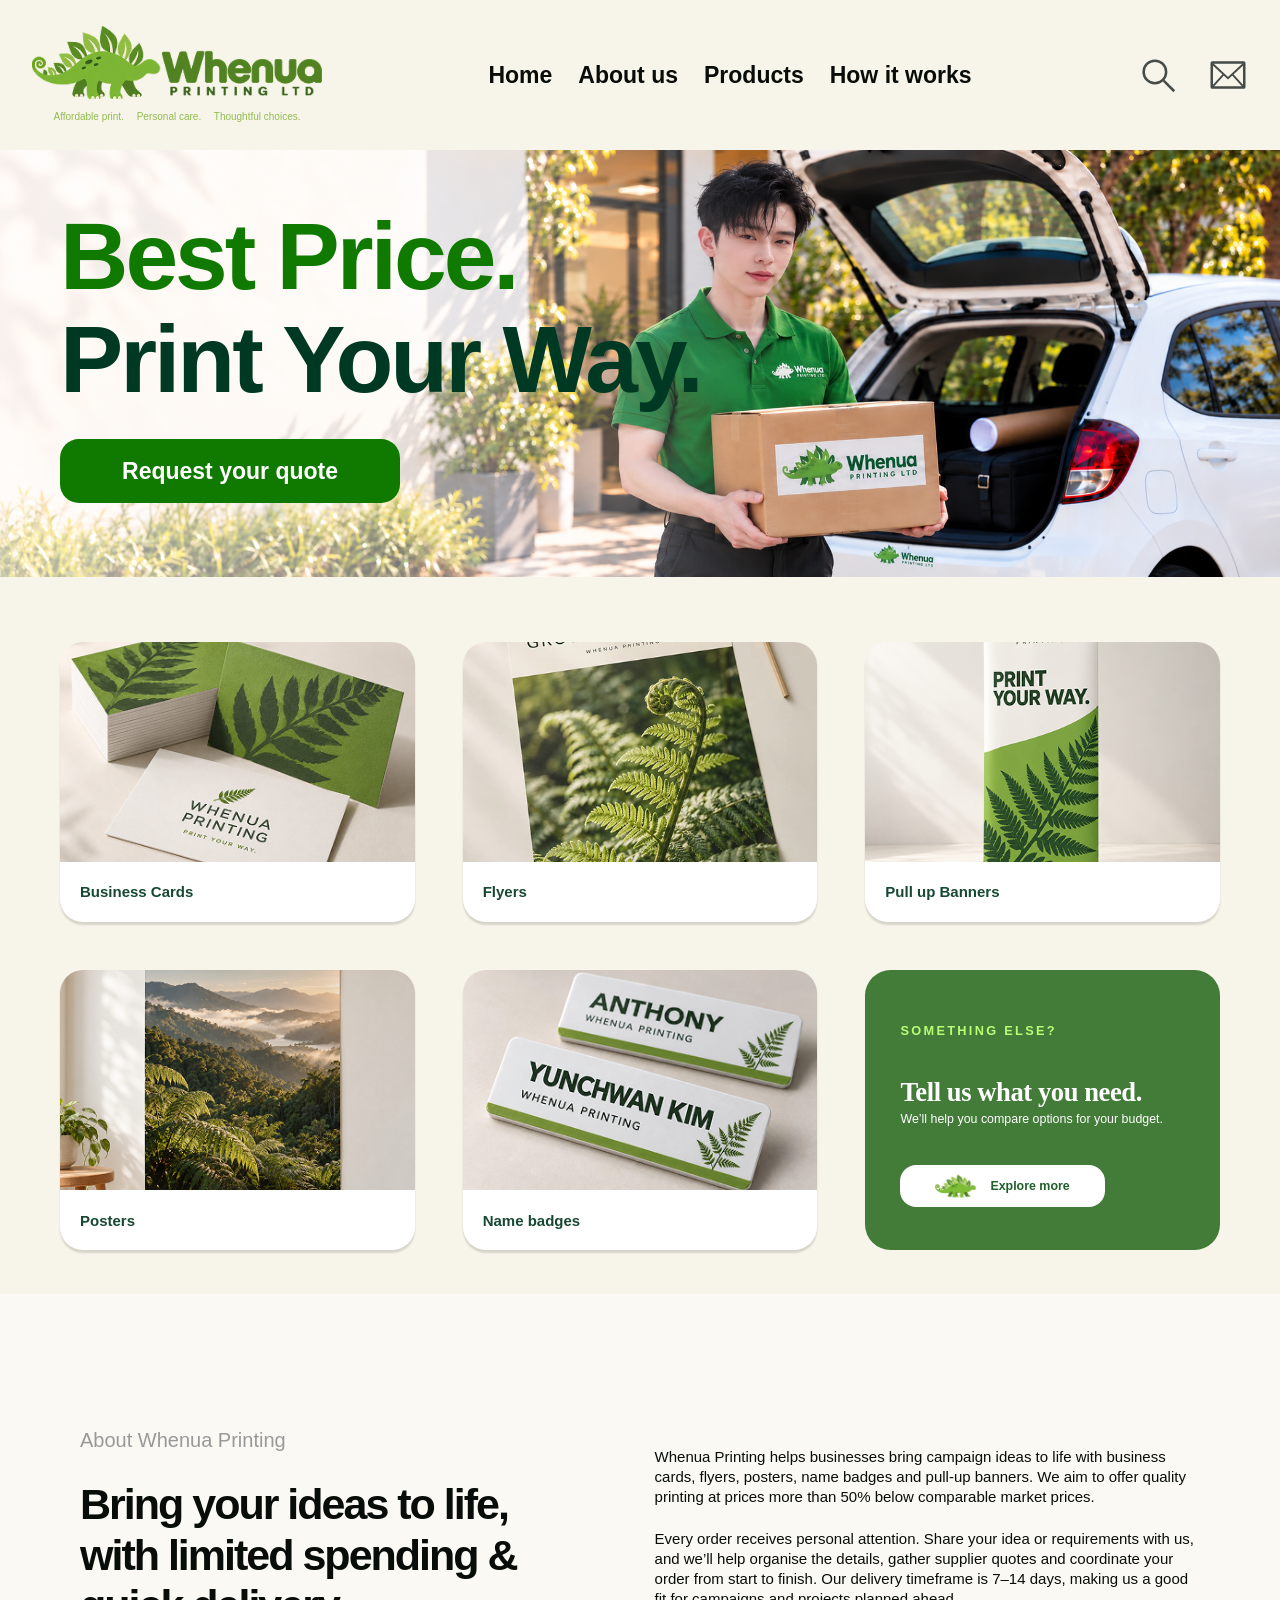
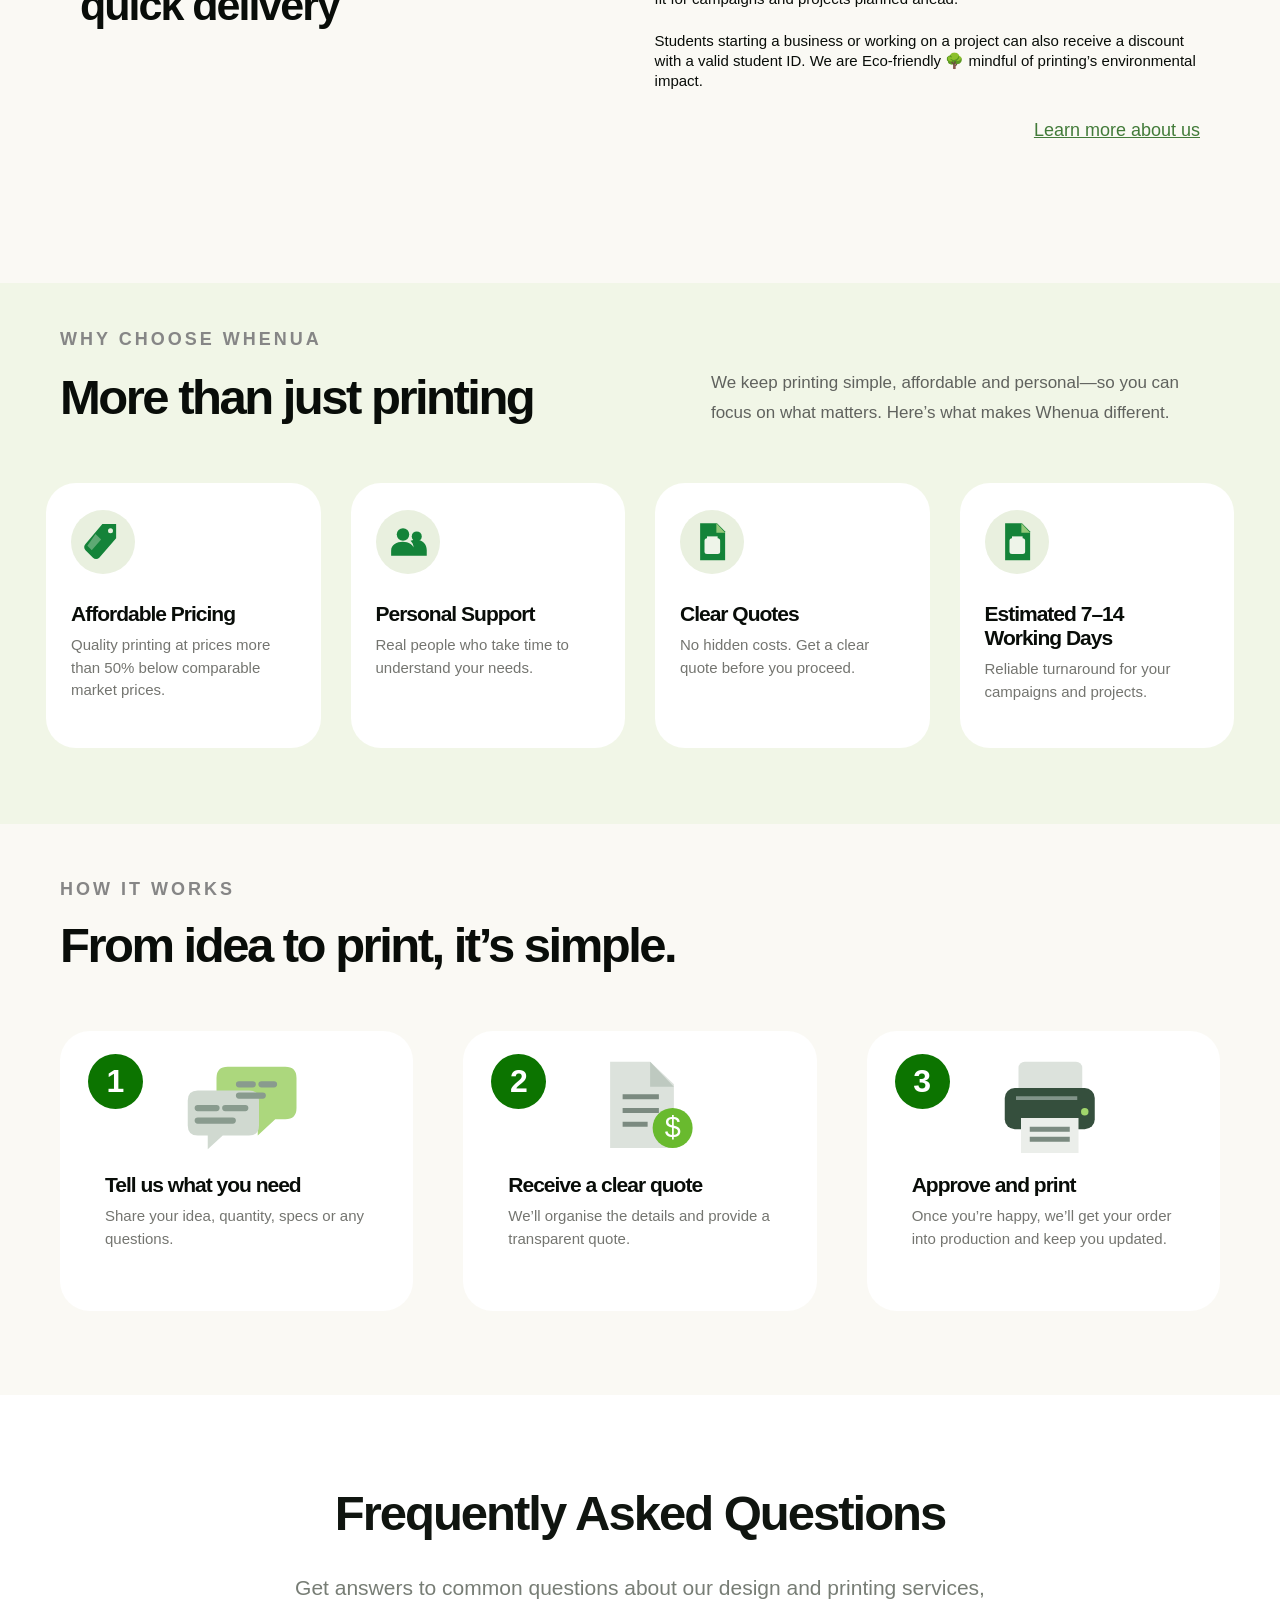
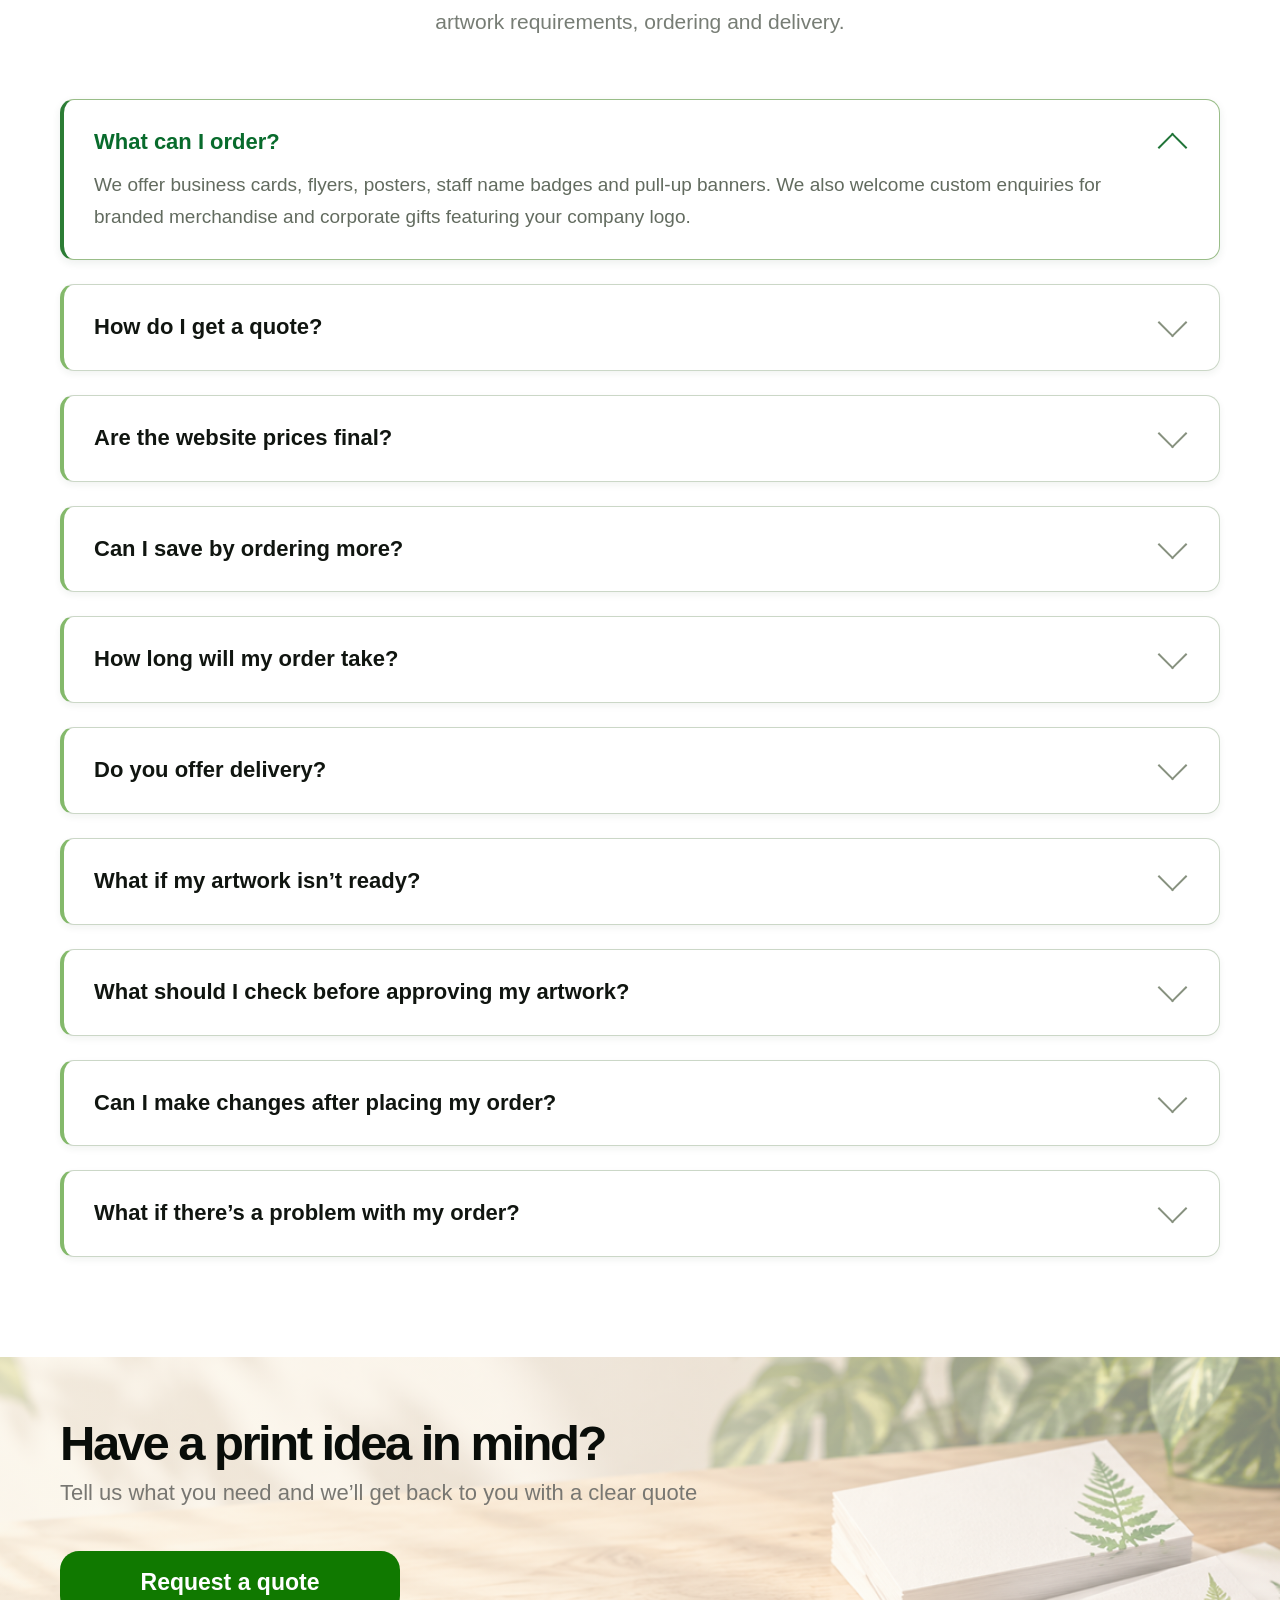
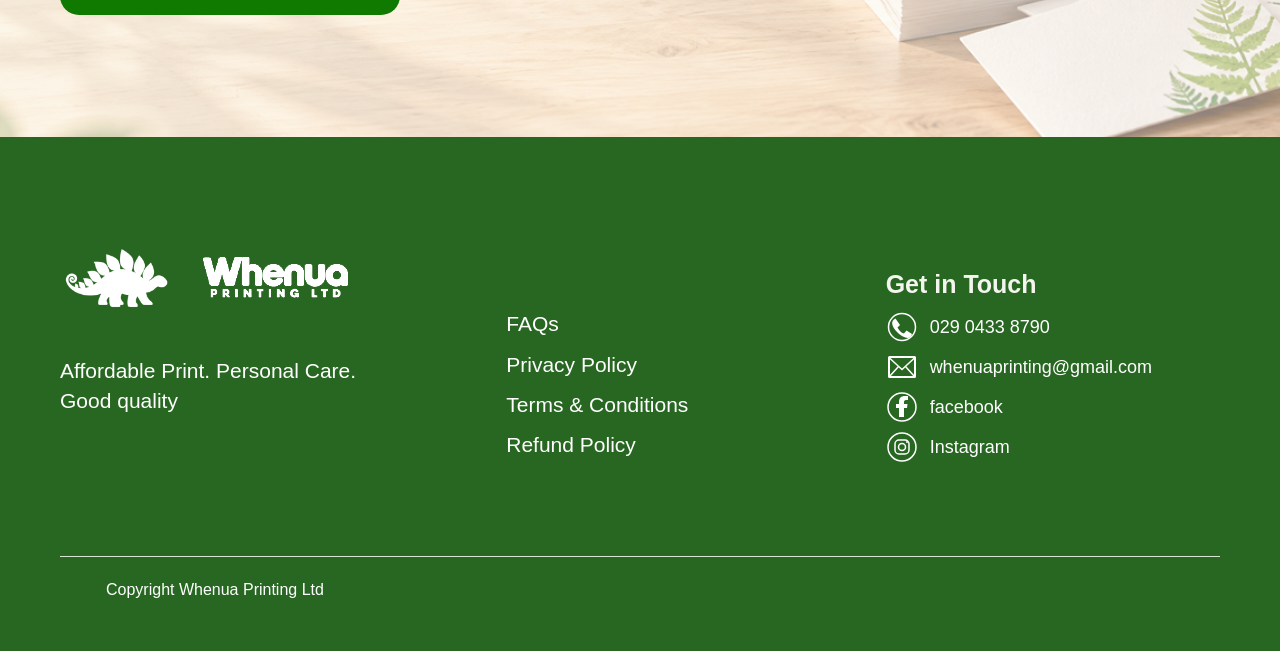
==== index.html @ 7477440b "Enable customer acknowledgement emails through native FormSubmit forms" ====
<!doctype html>
<html lang="en">
<head>
<meta charset="UTF-8"><meta name="viewport" content="width=device-width, initial-scale=1">
<meta name="description" content="Affordable print. Personal care. Whenua Printing offers business cards, flyers, posters, name badges and pull-up banners with clear quotes and personal support.">
<meta name="theme-color" content="#397333"><title>Whenua Printing — Print Your Way</title>
<link rel="icon" type="image/png" href="assets/Image%20Logo.png"><link rel="stylesheet" href="styles/home.css?v=20261026-faq"><script src="scripts/home.js?v=20261026-autoreply" defer></script>
</head>
<body><a class="skip-link" href="#main">Skip to content</a>
<header class="site-header"><div class="header-inner"><a class="brand-link" href="#" aria-label="Whenua Printing home"><div class="logo-crop"><img src="assets/Comb%20Logo.png" alt="Whenua Printing Ltd" width="640" height="238"></div><div class="brand-tagline">Affordable print.　 Personal care.　 Thoughtful choices.</div></a><nav class="desktop-nav" id="siteNav" aria-label="Main navigation"><a href="#">Home</a><a href="about.html">About us</a><a href="products.html">Products</a><a href="how-it-works.html">How it works</a></nav><div class="header-actions"><button class="icon-button" id="searchButton" aria-label="Search products"><svg viewBox="0 0 64 64" aria-hidden="true" focusable="false"><circle cx="27" cy="27" r="18" fill="none" stroke="currentColor" stroke-width="4"/><path d="m41 41 17 17" fill="none" stroke="currentColor" stroke-width="4"/></svg></button><a class="icon-button" href="quote.html" aria-label="Request a quote"><svg viewBox="0 0 64 64" aria-hidden="true" focusable="false"><rect x="6" y="12" width="52" height="40" rx="1" fill="none" stroke="currentColor" stroke-width="4"/><path d="m7 14 25 23 25-23M7 51l18-20m32 20L39 31" fill="none" stroke="currentColor" stroke-width="3"/></svg></a><button class="icon-button menu-toggle" id="menuToggle" aria-label="Open navigation" aria-controls="siteNav" aria-expanded="false"><svg viewBox="0 0 64 64" aria-hidden="true" focusable="false"><path d="M9 15h46M9 32h46M9 49h46" fill="none" stroke="currentColor" stroke-width="4"/></svg></button></div></div></header>
<main id="main">
<section class="hero" aria-labelledby="heroTitle"><img class="hero-photo" src="assets/hero.jpg" alt="Whenua Printing team member holding a printed box beside a delivery car" width="2100" height="749" fetchpriority="high"><div class="hero-content"><h1 id="heroTitle"><span>Best Price.</span><br>Print Your Way.</h1><button type="button" class="button quote-open" aria-haspopup="dialog" aria-controls="quoteDialog">Request your quote</button></div></section>
<section class="products-section" id="products" aria-label="Our printing products"><div class="container product-grid"><a class="product-card" href="business-cards.html" data-product-link="Business Cards"><img class="product-photo" src="assets/business-cards.jpg" alt="Business Cards printed by Whenua Printing" width="488" height="303" loading="lazy"><div class="product-caption"><span>Business Cards</span><span class="round-arrow" aria-hidden="true"><svg viewBox="0 0 32 32" fill="none"><path d="M7 16h18M17 8l8 8-8 8" stroke="currentColor" stroke-width="3.5" stroke-linecap="round" stroke-linejoin="miter"/></svg></span></div></a><a class="product-card" href="flyers.html" data-product-link="Flyers"><img class="product-photo" src="assets/flyers.jpg" alt="Flyers printed by Whenua Printing" width="488" height="303" loading="lazy"><div class="product-caption"><span>Flyers</span><span class="round-arrow" aria-hidden="true"><svg viewBox="0 0 32 32" fill="none"><path d="M7 16h18M17 8l8 8-8 8" stroke="currentColor" stroke-width="3.5" stroke-linecap="round" stroke-linejoin="miter"/></svg></span></div></a><a class="product-card" href="pull-up-banners.html" data-product-link="Pull up Banners"><img class="product-photo" src="assets/pull-up-banners.jpg" alt="Pull up Banners printed by Whenua Printing" width="488" height="303" loading="lazy"><div class="product-caption"><span>Pull up Banners</span><span class="round-arrow" aria-hidden="true"><svg viewBox="0 0 32 32" fill="none"><path d="M7 16h18M17 8l8 8-8 8" stroke="currentColor" stroke-width="3.5" stroke-linecap="round" stroke-linejoin="miter"/></svg></span></div></a><a class="product-card" href="posters.html" data-product-link="Posters"><img class="product-photo" src="assets/posters.jpg" alt="Posters printed by Whenua Printing" width="488" height="303" loading="lazy"><div class="product-caption"><span>Posters</span><span class="round-arrow" aria-hidden="true"><svg viewBox="0 0 32 32" fill="none"><path d="M7 16h18M17 8l8 8-8 8" stroke="currentColor" stroke-width="3.5" stroke-linecap="round" stroke-linejoin="miter"/></svg></span></div></a><a class="product-card" href="name-badges.html" data-product-link="Name badges"><img class="product-photo" src="assets/name-badges.jpg" alt="Name badges printed by Whenua Printing" width="488" height="303" loading="lazy"><div class="product-caption"><span>Name badges</span><span class="round-arrow" aria-hidden="true"><svg viewBox="0 0 32 32" fill="none"><path d="M7 16h18M17 8l8 8-8 8" stroke="currentColor" stroke-width="3.5" stroke-linecap="round" stroke-linejoin="miter"/></svg></span></div></a><article class="custom-card"><div class="custom-card-inner"><div class="custom-eyebrow">SOMETHING ELSE?</div><h2>Tell us what you need.</h2><p>We’ll help you compare options for your budget.</p><a class="custom-button" href="products.html#something-else"><span class="mini-dino"><img src="assets/Image%20Logo.png" alt="" width="300" height="300"></span><span>Explore more</span></a></div></article></div></section>
<section class="about-section" id="about" aria-labelledby="aboutTitle"><div class="about-inner"><div><p class="about-eyebrow">About Whenua Printing</p><h2 class="about-heading" id="aboutTitle">Bring your ideas to life,<br>with limited spending &amp;<br>quick delivery</h2></div><div class="about-copy"><p>Whenua Printing helps businesses bring campaign ideas to life with business cards, flyers, posters, name badges and pull-up banners. We aim to offer quality printing at prices more than 50% below comparable market prices.</p><p>Every order receives personal attention. Share your idea or requirements with us, and we’ll help organise the details, gather supplier quotes and coordinate your order from start to finish. Our delivery timeframe is 7–14 days, making us a good fit for campaigns and projects planned ahead.</p><p>Students starting a business or working on a project can also receive a discount with a valid student ID. We are Eco-friendly 🌳 mindful of printing’s environmental impact.</p><a class="text-link" href="about.html">Learn more about us</a></div></div></section>
<section class="why-section" id="why" aria-labelledby="whyTitle"><div class="container"><p class="eyebrow">WHY CHOOSE WHENUA</p><div class="why-heading-row"><h2 id="whyTitle">More than just printing</h2><p>We keep printing simple, affordable and personal—so you can focus on what matters. Here’s what makes Whenua different.</p></div><div class="features"><article class="feature"><div class="feature-icon"><svg viewBox="0 0 64 64" aria-hidden="true" focusable="false"><path d="M31 3h22v23L26 57a7 7 0 0 1-10 0L4 45a7 7 0 0 1 0-10Z" fill="currentColor"/><circle cx="44" cy="14" r="4" fill="#e9f0df"/><path d="m20 19 9 9-15 17-7-7Z" fill="#e9f0df" opacity=".35"/></svg></div><h3>Affordable Pricing</h3><p>Quality printing at prices more than 50% below comparable market prices.</p></article><article class="feature"><div class="feature-icon"><svg viewBox="0 0 64 64" aria-hidden="true" focusable="false"><circle cx="24" cy="20" r="10" fill="currentColor"/><circle cx="46" cy="23" r="8" fill="currentColor"/><path d="M5 54v-8c0-19 37-19 37 0v8Zm36 0V42c0-6-2-9-5-12 16-5 26 4 26 15v9Z" fill="currentColor"/></svg></div><h3>Personal Support</h3><p>Real people who take time to understand your needs.</p></article><article class="feature"><div class="feature-icon"><svg viewBox="0 0 64 64" aria-hidden="true" focusable="false"><path d="M13 2h27l13 13v46H13Z" fill="currentColor"/><path d="M39 2v15h14" fill="#95c97b"/><rect x="20" y="26" width="25" height="25" rx="4" fill="#eef4e9"/><path d="M24 23h17v9H24Z" fill="#eef4e9"/></svg></div><h3>Clear Quotes</h3><p>No hidden costs. Get a clear quote before you proceed.</p></article><article class="feature"><div class="feature-icon"><svg viewBox="0 0 64 64" aria-hidden="true" focusable="false"><path d="M13 2h27l13 13v46H13Z" fill="currentColor"/><path d="M39 2v15h14" fill="#95c97b"/><rect x="20" y="26" width="25" height="25" rx="4" fill="#eef4e9"/><path d="M24 23h17v9H24Z" fill="#eef4e9"/></svg></div><h3>Estimated 7–14<br>Working Days</h3><p>Reliable turnaround for your campaigns and projects.</p></article></div></div></section>
<section class="how-section" id="how" aria-labelledby="howTitle"><div class="container"><p class="eyebrow">HOW IT WORKS</p><h2 id="howTitle">From idea to print, it’s simple.</h2><div class="steps"><article class="step"><span class="step-number">1</span><div class="step-art"><svg viewBox="-8 0 100 80" aria-hidden="true" focusable="false"><path d="M29 7h46q9 0 9 9v24q0 9-9 9h-8L53 62V49H29q-9 0-9-9V16q0-9 9-9" fill="#acd77d"/><path d="M5 26h41q8 0 8 8v20q0 8-8 8H25L13 73V62H5q-8 0-8-8V34q0-8 8-8" fill="#d0d9d0"/><path d="M5 40h15m7 0h16M5 50h28m5-29h11m7 0h10m-28 9h19" stroke="#899b8e" stroke-width="5" stroke-linecap="round"/></svg></div><h3>Tell us what you need</h3><p>Share your idea, quantity, specs or any questions.</p></article><article class="step"><span class="step-number">2</span><div class="step-art"><svg viewBox="0 0 95 80" aria-hidden="true" focusable="false"><path d="M18 3h32l19 18v51H18Z" fill="#dce2dc"/><path d="M50 3v20h19" fill="#bec9c0"/><path d="M28 31h29M28 42h29M28 53h20" stroke="#7b8a80" stroke-width="4"/><circle cx="68" cy="56" r="16" fill="#69ba2e"/><text x="68" y="63" fill="white" text-anchor="middle" font-size="23" font-family="Arial">$</text></svg></div><h3>Receive a clear quote</h3><p>We’ll organise the details and provide a transparent quote.</p></article><article class="step"><span class="step-number">3</span><div class="step-art"><svg viewBox="0 0 100 80" aria-hidden="true" focusable="false"><rect x="24" y="3" width="51" height="26" rx="5" fill="#dce2dc"/><rect x="13" y="24" width="72" height="33" rx="8" fill="#354f3d"/><path d="M22 32h49" stroke="#82948a" stroke-width="3"/><circle cx="77" cy="43" r="3" fill="#a1d66c"/><path d="M26 48h46v28H26Z" fill="#ebeeea"/><path d="M33 57h32m-32 8h32" stroke="#7b8a80" stroke-width="4"/></svg></div><h3>Approve and print</h3><p>Once you’re happy, we’ll get your order into production and keep you updated.</p></article></div></div></section>
<section class="faq-section" id="faqs" aria-labelledby="faqTitle"><div class="faq-container"><header class="faq-heading"><h2 id="faqTitle">Frequently Asked Questions</h2><p>Get answers to common questions about our design and printing services,<br class="faq-desktop-break"> artwork requirements, ordering and delivery.</p></header><div class="faq-list"><details class="faq-item" name="printing-faq" open><summary><span>What can I order?</span></summary><div class="faq-answer"><p>We offer business cards, flyers, posters, staff name badges and pull-up banners. We also welcome custom enquiries for branded merchandise and corporate gifts featuring your company logo.</p></div></details>
<details class="faq-item" name="printing-faq"><summary><span>How do I get a quote?</span></summary><div class="faq-answer"><p>Tell us the product, size, quantity, delivery postcode and date you need your order. Include your artwork if you have it ready. You can enquire through our website or by email, and we’ll help confirm the details.</p></div></details>
<details class="faq-item" name="printing-faq"><summary><span>Are the website prices final?</span></summary><div class="faq-answer"><p>Our website prices are for reference only. Your final quote depends on your specifications, quantity and delivery requirements. All prices are in NZD, and your quote will clearly show any applicable GST and delivery charges before you confirm your order.</p></div></details>
<details class="faq-item" name="printing-faq"><summary><span>Can I save by ordering more?</span></summary><div class="faq-answer"><p>Larger quantities or combined orders may help reduce the cost per item. Ask us to quote a few quantity options so you can choose what works best for your budget.</p></div></details>
<details class="faq-item" name="printing-faq"><summary><span>How long will my order take?</span></summary><div class="faq-answer"><p>Production and delivery times vary by product, quantity, artwork and destination. We’ll confirm the estimated timeframe in your quote. If you have an event or deadline, please tell us before ordering.</p></div></details>
<details class="faq-item" name="printing-faq"><summary><span>Do you offer delivery?</span></summary><div class="faq-answer"><p>We’ll confirm delivery options and charges based on your address and order. You can also ask about personal delivery when requesting your quote.</p></div></details>
<details class="faq-item" name="printing-faq"><summary><span>What if my artwork isn’t ready?</span></summary><div class="faq-answer"><p>Send us what you have and tell us what you need help with. We’ll explain the file requirements, available assistance and any additional costs before proceeding. Your artwork and order details will be confirmed with you before printing.</p></div></details>
<details class="faq-item" name="printing-faq"><summary><span>What should I check before approving my artwork?</span></summary><div class="faq-answer"><p>Please check all wording, names, contact details, sizes and layout carefully before approving your artwork. If anything needs changing, let us know before printing begins.</p></div></details>
<details class="faq-item" name="printing-faq"><summary><span>Can I make changes after placing my order?</span></summary><div class="faq-answer"><p>Please contact us as soon as possible. We’ll check the progress of your order and confirm whether changes are still possible, along with any effect on the price or delivery timeframe.</p></div></details>
<details class="faq-item" name="printing-faq"><summary><span>What if there’s a problem with my order?</span></summary><div class="faq-answer"><p>Please contact us with your order details, a description of the issue and clear photos where helpful. We’ll review what happened and work with you on an appropriate solution.</p></div></details></div></div></section>
<section class="quote-section" id="quote" aria-labelledby="quoteSectionTitle"><img class="quote-photo" src="assets/quote-banner.jpg.png" alt="Whenua Printing stationery on a sunlit desk" loading="lazy"><div class="container"><h2 id="quoteSectionTitle">Have a print idea in mind?</h2><p>Tell us what you need and we’ll get back to you with a clear quote</p><button type="button" class="button quote-open" aria-haspopup="dialog" aria-controls="quoteDialog">Request a quote</button></div></section>
</main>
<footer class="site-footer standard-footer"><div class="container"><div class="footer-grid"><div class="footer-brand-column"><a class="footer-brand" href="index.html" aria-label="Whenua Printing home"><span class="footer-dino"><img src="assets/footer-dinosaur.png" alt="" width="177" height="131"></span><span class="footer-wordmark"><img src="assets/Text%20Logo.png" alt="Whenua Printing Ltd" width="300" height="300"></span></a><p>Affordable Print. Personal Care.<br>Good quality</p></div><nav class="footer-column footer-policies" aria-label="Help and policies"><a href="index.html#faqs">FAQs</a><a href="privacy-policy.html" data-policy="privacy">Privacy Policy</a><a href="terms-and-conditions.html" data-policy="terms">Terms &amp; Conditions</a><a href="refund-policy.html" data-policy="refund">Refund Policy</a></nav><div class="footer-column footer-contact"><h3>Get in Touch</h3><a class="contact-link" href="tel:02904338790"><svg viewBox="0 0 64 64" aria-hidden="true" focusable="false"><circle cx="32" cy="32" r="27" fill="none" stroke="currentColor" stroke-width="3"/><path d="M19 15l9 13-5 5c4 7 7 10 13 12l5-6 11 7c-3 13-17 8-28-2C10 31 9 19 19 15" fill="currentColor"/></svg><span>029 0433 8790</span></a><a class="contact-link" href="mailto:whenuaprinting@gmail.com"><svg viewBox="0 0 64 64" aria-hidden="true" focusable="false"><rect x="6" y="12" width="52" height="40" rx="1" fill="none" stroke="currentColor" stroke-width="4"/><path d="m7 14 25 23 25-23M7 51l18-20m32 20L39 31" fill="none" stroke="currentColor" stroke-width="3"/></svg><span>whenuaprinting@gmail.com</span></a><span class="social-label"><svg viewBox="0 0 32 32" aria-hidden="true"><circle cx="16" cy="16" r="14" fill="none" stroke="currentColor" stroke-width="1.5"/><path d="M18 26V17h3l.5-4H18v-2c0-1 .5-2 2-2h2V5h-3c-4 0-6 2-6 6v2h-3v4h3v9Z" fill="currentColor"/></svg><span>facebook</span></span><span class="social-label"><svg viewBox="0 0 32 32" aria-hidden="true"><circle cx="16" cy="16" r="14" fill="none" stroke="currentColor" stroke-width="1.5"/><rect x="9" y="9" width="14" height="14" rx="4" fill="none" stroke="currentColor" stroke-width="1.5"/><circle cx="16" cy="16" r="3.5" fill="none" stroke="currentColor" stroke-width="1.5"/><circle cx="21" cy="11" r="1" fill="currentColor"/></svg><span>Instagram</span></span></div></div><div class="legal"><span>Copyright Whenua Printing Ltd</span></div></div></footer>
<dialog id="quoteDialog" aria-labelledby="quoteTitle"><button class="dialog-close" type="button" data-close aria-label="Close enquiry">×</button><h2 id="quoteTitle">Tell us what you need.</h2><p>Tell us what you need and we’ll contact you by email or phone with a clear quote.</p><form id="quoteForm" data-delivery="native" action="https://formsubmit.co/whenuaprinting@gmail.com" method="POST" target="_top"><div class="form-field"><label for="name">Name</label><input id="name" name="name" autocomplete="name" required maxlength="150"></div><div class="form-field"><label for="email">Email address</label><input id="email" name="email" type="email" autocomplete="email" required maxlength="254"></div><div class="form-field"><label for="phone">Phone number</label><input id="phone" name="phone" type="tel" autocomplete="tel" required maxlength="50"></div><div class="form-field"><label for="company">Company name</label><input id="company" name="company" autocomplete="organization" required maxlength="200"></div><div class="form-field"><label for="product">Products</label><select id="product" name="product" required><option>Business Cards</option><option>Flyers</option><option>Pull up Banners</option><option>Posters</option><option>Name badges</option><option>Something else</option></select></div><div class="form-field"><label for="quantity">Quantity</label><input id="quantity" name="quantity" type="number" min="1" max="1000000" step="1" required></div><div class="form-field"><label for="details">Project details (optional)</label><textarea id="details" name="details" placeholder="Size, finish, preferred delivery date, or any questions" maxlength="5000"></textarea></div><div class="form-honeypot" aria-hidden="true"><label for="website">Leave this field empty</label><input id="website" name="_honey" tabindex="-1" autocomplete="off"></div><input type="hidden" name="_subject" value="New Whenua Printing quote enquiry"><input type="hidden" name="_template" value="table"><input type="hidden" name="_autoresponse" value="Kia ora,

Thank you for choosing Whenua Printing. We’ve received your quote request.

We’ll review your project details and contact you by email or phone to confirm the specifications, pricing and delivery options.

If you would like to add artwork or more information, email us at whenuaprinting@gmail.com. Please include your name and company so we can match it to your enquiry.

This is an acknowledgement of your enquiry, not an order confirmation or final quote.

Ngā mihi,
Whenua Printing
Affordable Print. Personal Care.
whenuaprinting@gmail.com
029 0433 8790"><input type="hidden" name="_next" value="https://kimliumingyang.github.io/whenuaprinting/thank-you.html"><div class="enquiry-actions"><button class="button" type="submit">Send enquiry</button><button class="button button-secondary" type="button" id="copyEnquiry">Copy enquiry</button></div><p class="form-service-note">Your details are sent via FormSubmit to Whenua Printing. You may be asked to complete a quick verification. We’ll also send an acknowledgement to your email address.</p><p id="emailStatus" role="status" aria-live="polite"></p><div id="enquiryFallback" hidden><label for="enquiryText">Copy this message and email it to <a href="mailto:whenuaprinting@gmail.com">whenuaprinting@gmail.com</a></label><textarea id="enquiryText" readonly></textarea></div></form></dialog>
<dialog id="searchDialog" aria-labelledby="searchTitle"><button class="dialog-close" type="button" data-close aria-label="Close search">×</button><h2 id="searchTitle">Find your print.</h2><div class="form-field"><label for="searchInput">Search products</label><input id="searchInput" type="search" placeholder="Business cards, flyers, posters…" autocomplete="off"></div><ul class="search-results" id="searchResults" aria-label="Matching products"></ul><p id="searchStatus" role="status"></p></dialog>
</body></html>
---- styles/home.css ----
:root{--cream:#f7f4e9;--paper:#faf9f4;--green:#107900;--forest:#003923;--footer:#397333;--soft:#f1f6e7;--muted:#747570}*{box-sizing:border-box}html{scroll-behavior:smooth;scroll-padding-top:20px}body{margin:0;background:var(--paper);color:#090d09;font-family:Arial,Helvetica,sans-serif;-webkit-font-smoothing:antialiased}button,input,textarea,select{font:inherit}button,a{-webkit-tap-highlight-color:transparent}button{cursor:pointer}a{color:inherit;text-decoration:none}img{max-width:100%;display:block}svg{display:block;width:100%;height:100%}.container{width:calc(100% - 180px);max-width:1440px;margin-inline:auto}.skip-link{position:absolute;top:-100px;left:20px;z-index:20;padding:14px;background:white}.skip-link:focus{top:15px}:focus-visible{outline:3px solid #83b93e;outline-offset:5px}.site-header{background:var(--cream)}.header-inner{min-height:184px;width:calc(100% - 64px);max-width:1560px;margin:auto;display:flex;align-items:center;justify-content:space-between;gap:36px}.brand-link{flex:none;display:block;width:360px}.logo-crop{height:95px;width:360px;overflow:hidden;position:relative;mix-blend-mode:multiply}.logo-crop img{position:absolute;width:614px;max-width:none;left:-127px;top:-69px}.brand-tagline{font-size:12px;color:#91bd50;text-align:center;margin-top:8px;white-space:nowrap}.desktop-nav{display:flex;align-items:center;gap:38px}.desktop-nav>a{font-size:30px;font-weight:700;white-space:nowrap}.header-actions{display:flex;align-items:center;gap:48px}.icon-button{border:0;background:transparent;padding:0;color:#454b47;width:40px;height:40px;display:block}.menu-toggle{display:none}.hero{position:relative;aspect-ratio:3/1;min-height:0;overflow:hidden;background:#f4eee4}.hero-photo{position:absolute;inset:0;width:100%;height:100%;object-fit:cover;object-position:center}.hero:after{content:'';position:absolute;inset:0;background:linear-gradient(90deg,#ffffffa6 0%,#ffffff73 35%,#fff0 62%);pointer-events:none}.hero-content{position:relative;z-index:1;width:calc(100% - 164px);max-width:1480px;margin:auto;padding-block:72px 40px}.hero h1{margin:0 0 34px;font-size:clamp(64px,7.4vw,108px);line-height:1.09;letter-spacing:-4px;font-weight:750;color:var(--forest)}.hero h1 span{color:var(--green)}.button{display:inline-flex;align-items:center;justify-content:center;border:0;border-radius:19px;background:var(--green);color:white;font-size:28px;font-weight:700;min-height:76px;min-width:416px;padding:19px 34px;text-align:center;transition:background .15s}.button:hover{background:#095c00}.products-section{background:var(--cream);padding:78px 0 44px}.product-grid{display:grid;grid-template-columns:repeat(3,minmax(0,1fr));gap:60px 70px}.product-card{display:block;border-radius:23px;background:white;overflow:hidden;box-shadow:0 3px 2px #0002;transition:transform .2s,box-shadow .2s}.product-card:hover{transform:translateY(-4px);box-shadow:0 8px 20px #00392318}.product-photo{width:100%;aspect-ratio:1.61;object-fit:cover;object-position:center}.product-caption{min-height:65px;padding:17px 25px;display:flex;align-items:center;justify-content:space-between;color:#164832;font-weight:700;font-size:18px;gap:8px}.round-arrow{display:grid;place-items:center;width:30px;height:30px;border-radius:50%;background:#266c37;color:white;font-size:27px;line-height:1;flex:none}.custom-card{border-radius:16px;background:#437b39;color:white;padding:54px 38px 35px;display:flex;flex-direction:column;justify-content:center}.custom-eyebrow{font-weight:bold;color:#b0e565;font-size:12px;letter-spacing:3px}.custom-card h2{font:700 31px/1.1 Georgia,serif;letter-spacing:0;margin:44px 0 3px;white-space:nowrap}.custom-card p{font:14px/1.5 Georgia,serif;margin:0 0 36px}.custom-button{width:222px;max-width:100%;min-height:46px;border-radius:16px;display:flex;align-items:center;justify-content:center;gap:12px;background:white;border:0;color:#336f30;font-size:13px;font-weight:bold;padding:8px 15px}.mini-dino{position:relative;overflow:hidden;width:45px;height:26px;mix-blend-mode:multiply;flex:none}.mini-dino img{position:absolute;width:80px;max-width:none;left:-15px;top:-25px}h2{font-size:60px;font-weight:700;line-height:1.13;letter-spacing:-2.5px;margin:0}.about-section{padding:135px 0 140px}.about-inner{width:calc(100% - 236px);max-width:1384px;margin:auto;display:grid;grid-template-columns:1fr 1.06fr;gap:75px;align-items:start}.about-eyebrow{font-size:20px;color:#999;margin:0 0 27px}.about-heading{font-size:52px;line-height:1.17;letter-spacing:-2px}.about-copy{padding-top:2px;font-size:17px;line-height:1.33}.about-copy p{margin:16px 0 22px}.about-copy p:first-child{margin-top:16px}.text-link{display:block;text-align:right;margin-top:28px;color:#427b39;text-decoration:underline;font-size:18px}.why-section{background:var(--soft);padding:46px 0 76px}.eyebrow{color:#868686;font-size:18px;font-weight:bold;letter-spacing:3px;margin:0 0 18px}.why-heading-row{display:grid;grid-template-columns:1.2fr 1fr;gap:70px;align-items:center;margin-bottom:54px}.why-heading-row p{margin:0;color:#60625e;font-size:20px;line-height:1.8}.features{display:grid;grid-template-columns:repeat(4,minmax(0,1fr));gap:40px;margin-inline:-14px}.feature{padding:30px 30px 40px;min-height:300px;background:white;border-radius:30px}.feature-icon{width:74px;height:74px;padding:12px;border-radius:50%;background:#e9f0df;color:#148339;margin:0 0 34px}.feature h3,.step h3{font-size:25px;line-height:1.16;letter-spacing:-1px;margin:0 0 8px}.feature p,.step p{font-size:18px;line-height:1.5;color:var(--muted);margin:0}.how-section{padding:55px 0 84px}.how-section h2{margin:0 0 58px}.steps{display:grid;grid-template-columns:repeat(3,minmax(0,1fr));gap:70px}.step{position:relative;min-height:280px;padding:29px 45px 30px 63px;background:white;border-radius:30px}.step-number{position:absolute;left:28px;top:23px;width:55px;height:55px;border-radius:50%;background:#0c7400;color:white;display:grid;place-items:center;font-size:32px;font-weight:bold}.step-art{width:130px;height:100px;margin:0 auto 15px;color:#397333}.step h3{margin-top:12px}.quote-section{position:relative;isolation:isolate;min-height:380px;padding:59px 0;background:#e4e8d6;overflow:hidden}.quote-photo{position:absolute;inset:0;width:100%;height:100%;object-fit:cover;object-position:center 53%;z-index:-2}.quote-section:after{content:'';position:absolute;inset:0;background:linear-gradient(90deg,#faf5e8eb 0%,#faf5e8c9 48%,#faf5e838 100%);z-index:-1}.quote-section h2{font-size:60px}.quote-section p{font-size:26px;color:#787772;margin:8px 0 45px}.site-footer{position:relative;overflow:hidden;isolation:isolate;background:var(--footer);color:#dbe6d3;padding:88px 0 43px}.site-footer:before{content:'✳';position:absolute;right:-80px;top:-240px;font-size:900px;color:#1d5924;opacity:.28;z-index:-1;transform:rotate(-18deg);line-height:1}.footer-grid{display:grid;grid-template-columns:1.65fr .75fr .75fr 1.15fr;gap:62px;align-items:start}.footer-brand{display:flex;align-items:center;gap:13px;height:110px}.footer-dino{position:relative;width:180px;height:104px;overflow:hidden;mix-blend-mode:screen}.footer-dino img{position:absolute;max-width:none;width:325px;left:-62px;top:-101px;mix-blend-mode:multiply}.footer-wordmark{position:relative;width:190px;height:56px;overflow:hidden;flex:none}.footer-wordmark img{position:absolute;max-width:none;width:275px;left:-39px;top:-112px;filter:brightness(0) invert(1)}.footer-brand-column p{font-size:24px;line-height:1.35;margin:23px 0 0}.footer-column h3{font-size:28px;line-height:1.2;margin:16px 0 0;color:#f3f5ee}.footer-column a,.footer-column .footer-label{display:block;font-size:20px;line-height:1.8}.footer-column a:hover{text-decoration:underline}.contact-link{display:flex!important;gap:13px;align-items:center;overflow-wrap:anywhere}.contact-link svg{width:27px;height:27px;flex:none}.legal{margin-top:128px;padding:24px 46px 0;border-top:1px solid #b1c7a2;display:flex;justify-content:space-between;gap:24px;font-size:16px}.legal-links{display:flex;gap:48px}.legal-links span+span{border-left:1px solid #b1c7a2;padding-left:48px}dialog{border:0;border-radius:20px;background:var(--paper);color:#102c1c;padding:32px;width:min(560px,calc(100% - 32px));max-height:90dvh;overflow:auto}dialog::backdrop{background:#102d2399}dialog h2{font-size:30px;letter-spacing:-1px;padding-right:28px}dialog p{font-size:14px;line-height:1.6;color:#606b60}.dialog-close{position:absolute;right:20px;top:15px;border:0;background:none;color:#34523d;font-size:30px}.form-field{margin-top:18px}.form-field label{display:block;font-size:14px;font-weight:bold;margin-bottom:7px}input,select,textarea{width:100%;border:1px solid #bdc9b6;border-radius:7px;padding:12px;background:white;color:#183421}textarea{min-height:100px;resize:vertical}dialog .button{font-size:17px;min-width:0;min-height:48px;padding:13px 24px;border-radius:10px;margin-top:20px}.search-results{list-style:none;margin:20px 0 0;padding:0}.search-results a{display:block;padding:15px 4px;border-bottom:1px solid #d5decc;font-weight:bold}.search-results a:hover{color:var(--green)}
@media(min-width:1650px){.hero-content{padding-top:90px}.hero h1{font-size:122px}}
@media(max-width:1300px){.header-inner{gap:24px}.brand-link{width:290px}.logo-crop{width:290px;height:76px}.logo-crop img{width:495px;left:-103px;top:-56px}.brand-tagline{font-size:10px}.desktop-nav{gap:26px}.desktop-nav>a{font-size:23px}.header-actions{gap:30px}.header-inner{min-height:150px}.container{width:calc(100% - 120px)}.hero-content{width:calc(100% - 120px);padding-top:55px}.hero h1{font-size:7.4vw;letter-spacing:-3px;margin-bottom:28px}.button{min-height:64px;min-width:340px;font-size:23px;padding:15px 25px}.product-grid{gap:48px}.product-caption{font-size:15px;padding:15px 20px;min-height:58px}.custom-card{padding:34px 28px}.custom-card h2{font-size:25px;margin-top:30px}.custom-card p{font-size:12px;margin-bottom:24px}.custom-eyebrow{font-size:10px}.products-section{padding-top:65px}.about-inner{width:calc(100% - 160px);gap:60px}.about-heading{font-size:43px}.about-copy{font-size:15px}h2{font-size:49px}.why-heading-row{gap:40px}.why-heading-row p{font-size:17px}.features{gap:30px}.feature{padding:27px 25px;min-height:265px}.feature h3,.step h3{font-size:21px}.feature p,.step p{font-size:15px}.feature-icon{width:64px;height:64px;margin-bottom:28px}.steps{gap:50px}.step{padding:27px 30px 30px 45px}.footer-grid{gap:35px}.footer-brand{gap:8px}.footer-dino{width:135px;height:80px}.footer-dino img{width:245px;left:-47px;top:-76px}.footer-wordmark{width:145px;height:42px}.footer-wordmark img{width:210px;left:-30px;top:-86px}.footer-brand-column p{font-size:19px}.footer-column h3{font-size:24px}.footer-column a,.footer-column .footer-label{font-size:16px}.legal{font-size:14px;padding-inline:20px}.quote-section h2{font-size:49px}.quote-section p{font-size:22px}}
@media(max-width:1024px){.container{width:calc(100% - 80px)}.header-inner{width:calc(100% - 48px);min-height:128px;gap:18px}.brand-link{width:250px}.logo-crop{width:250px;height:64px}.logo-crop img{width:427px;left:-89px;top:-48px}.brand-tagline{font-size:8px}.desktop-nav{gap:20px}.desktop-nav>a{font-size:18px}.header-actions{gap:22px}.icon-button{width:28px;height:28px}.hero-content{width:calc(100% - 100px);padding-top:42px}.hero h1{margin-bottom:22px}.button{min-width:280px;min-height:54px;font-size:19px;border-radius:14px}.product-grid{gap:36px 40px}.product-caption{font-size:13px;padding:13px 16px;min-height:48px}.round-arrow{width:24px;height:24px;font-size:22px}.custom-card{padding:25px 22px}.custom-card h2{font-size:21px;margin-top:25px}.custom-card p{font-size:10px;margin-bottom:20px}.custom-eyebrow{font-size:9px;letter-spacing:2px}.custom-button{min-height:38px;font-size:11px;padding:6px 10px}.about-section{padding:90px 0}.about-inner{width:calc(100% - 110px);gap:45px}.about-heading{font-size:35px}.about-eyebrow{font-size:16px;margin-bottom:20px}.about-copy{font-size:13px}.text-link{font-size:14px}.why-section{padding:38px 0 55px}h2{font-size:40px;letter-spacing:-1.7px}.eyebrow{font-size:14px;letter-spacing:2px}.why-heading-row{gap:40px;margin-bottom:38px}.why-heading-row p{font-size:14px}.features{gap:25px;margin-inline:-10px}.feature{padding:23px 20px;min-height:240px}.feature h3,.step h3{font-size:18px;letter-spacing:-.6px}.feature p,.step p{font-size:13px}.feature-icon{width:52px;height:52px;padding:9px;margin-bottom:25px}.how-section{padding:45px 0 65px}.how-section h2{margin-bottom:40px}.steps{gap:40px}.step{padding:25px 25px 25px 35px;min-height:240px}.step-number{width:40px;height:40px;left:20px;top:20px;font-size:25px}.step-art{width:100px;height:85px;margin-bottom:15px}.quote-section{min-height:300px;padding:45px 0}.quote-section h2{font-size:40px}.quote-section p{font-size:18px;margin-bottom:30px}.footer-grid{gap:25px}.footer-column h3{font-size:20px}.footer-column a,.footer-column .footer-label{font-size:14px}.footer-brand{gap:5px;height:85px}.footer-dino{width:110px;height:65px}.footer-dino img{width:200px;left:-38px;top:-62px}.footer-wordmark{width:116px;height:35px}.footer-wordmark img{width:169px;left:-24px;top:-69px}.footer-brand-column p{font-size:16px}.legal{margin-top:95px;font-size:12px;padding-inline:15px}.legal-links{gap:25px}.legal-links span+span{padding-left:25px}.site-footer{padding:60px 0 32px}}
@media(max-width:760px){.container{width:calc(100% - 48px)}.header-inner{min-height:100px;position:relative}.brand-link{width:235px}.logo-crop{width:235px;height:60px}.logo-crop img{width:400px;left:-83px;top:-45px}.header-actions{gap:22px}.menu-toggle{display:block}.desktop-nav{display:none;position:absolute;top:100%;left:-24px;right:-24px;z-index:5;background:var(--cream);padding:10px 24px 24px;box-shadow:0 8px 10px #16371a16}.desktop-nav.is-open{display:grid;grid-template-columns:1fr 1fr;gap:0 20px}.desktop-nav>a{font-size:17px;padding:15px 0;border-bottom:1px solid #dbe1d0}.hero{aspect-ratio:auto;min-height:370px}.hero-content{width:calc(100% - 48px);padding:50px 0 45px}.hero-photo{object-position:61% center}.hero:after{background:linear-gradient(90deg,#fffdf7ed 0%,#fffdf7a6 40%,#fff0 90%)}.hero h1{font-size:clamp(43px,8vw,60px);letter-spacing:-2px;line-height:1.12;max-width:450px;margin-bottom:28px}.button{min-width:245px;font-size:17px;min-height:52px;padding:14px 22px}.products-section{padding:35px 0}.product-grid{grid-template-columns:repeat(2,minmax(0,1fr));gap:24px}.product-caption{font-size:13px}.custom-card{padding:23px;min-height:195px}.custom-eyebrow{font-size:9px}.custom-card h2{font-size:23px;white-space:normal;margin-top:25px}.custom-card p{font-size:12px;margin-bottom:20px}.custom-button{width:100%}.about-section{padding:65px 0}.about-inner{width:calc(100% - 48px);grid-template-columns:1fr;gap:22px}.about-heading{font-size:38px;letter-spacing:-1.5px}.about-heading br{display:none}.about-copy{font-size:15px;line-height:1.55}.about-copy p{margin-top:0}.about-eyebrow{font-size:15px;margin-bottom:18px}.text-link{margin-top:20px;font-size:15px}.why-section{padding:40px 0}.why-heading-row{grid-template-columns:1fr;gap:20px;margin-bottom:28px}.why-heading-row p{font-size:15px;line-height:1.6}.why-heading-row h2{font-size:36px}.features{grid-template-columns:repeat(2,minmax(0,1fr));gap:20px;margin:0}.feature{min-height:230px;padding:24px;border-radius:23px}.feature h3{font-size:20px}.feature p{font-size:14px}.feature-icon{margin-bottom:23px}.how-section{padding:45px 0}.how-section h2{font-size:36px;line-height:1.15;margin-bottom:30px}.steps{grid-template-columns:1fr;gap:20px}.step{min-height:200px;padding:24px 25px 25px 85px;border-radius:23px}.step-art{width:100px;height:75px;margin:0 0 15px}.step h3{font-size:22px}.step p{font-size:15px;max-width:420px}.quote-section{min-height:300px;padding:45px 0}.quote-section h2{font-size:36px;max-width:450px}.quote-section p{font-size:17px;line-height:1.5;max-width:400px}.quote-section:after{background:#faf5e8d9}.footer-grid{grid-template-columns:1fr 1fr;gap:35px 25px}.footer-brand-column{grid-column:1/-1}.footer-brand{width:300px}.footer-brand-column p{margin-top:12px}.footer-column h3{font-size:22px;margin:0 0 10px}.footer-column a,.footer-column .footer-label{font-size:16px}.footer-contact{grid-column:1/-1}.footer-contact .contact-link{margin:5px 0}.site-footer:before{font-size:650px;right:-220px;top:80px}.legal{margin-top:45px;display:block;padding-inline:0;line-height:1.6}.legal-links{margin-top:15px;gap:20px}.legal-links span+span{padding-left:20px}}
@media(max-width:390px){.header-inner{width:calc(100% - 32px);gap:10px}.brand-link{width:190px}.logo-crop{width:190px;height:49px}.logo-crop img{width:324px;left:-67px;top:-36px}.brand-tagline{font-size:6.5px}.header-actions{gap:14px}.icon-button{width:24px;height:24px}.container,.hero-content,.about-inner{width:calc(100% - 36px)}.hero{min-height:340px}.hero h1{font-size:41px}.hero-content{padding-top:48px}.product-grid{gap:18px 14px}.product-caption{font-size:11px;padding:12px 10px;min-height:45px}.round-arrow{width:20px;height:20px;font-size:18px}.product-card{border-radius:16px}.custom-card{padding:18px 14px;min-height:177px}.custom-card h2{font-size:20px;margin-top:18px}.custom-eyebrow{font-size:7px;letter-spacing:1.5px}.custom-card p{font-size:10px;margin-bottom:16px}.custom-button{font-size:9px;gap:5px}.mini-dino{width:33px}.features{gap:15px}.feature{padding:20px 16px}.feature h3{font-size:18px}.feature p{font-size:13px}.about-heading{font-size:34px}.why-heading-row h2,.how-section h2,.quote-section h2{font-size:32px}}
@media(prefers-reduced-motion:reduce){html{scroll-behavior:auto}.product-card,.button{transition:none}}
@media(min-width:761px) and (max-width:900px){.header-inner{gap:16px}.brand-link{width:225px}.logo-crop{width:225px;height:57px}.logo-crop img{width:384px;left:-80px;top:-43px}.brand-tagline{font-size:7.5px}.desktop-nav{gap:16px}.desktop-nav>a{font-size:16px}.header-actions{gap:18px}.icon-button{width:26px;height:26px}}
/* Keep the photo crop proportional; HTML dimensions reserve loading space only. */
.product-photo{height:auto;aspect-ratio:1.61;object-fit:cover}
.footer-dino{mix-blend-mode:multiply}.footer-wordmark{mix-blend-mode:screen}.footer-wordmark img{filter:grayscale(1) invert(1) brightness(4)}.site-footer:before{content:none}
.logo-crop img,.footer-dino img,.footer-wordmark img,.mini-dino img{height:auto}
.footer-dino{mix-blend-mode:screen}.footer-dino img{mix-blend-mode:normal;filter:grayscale(1) invert(1) sepia(1) saturate(5) hue-rotate(25deg) brightness(1.3)}

.enquiry-actions{display:flex;flex-wrap:wrap;gap:12px}.enquiry-actions .button-secondary{background:#e7eedf;color:#245c2c}.enquiry-actions .button-secondary:hover{background:#d6e4c9}#enquiryFallback{font-size:14px;line-height:1.6;margin-top:15px}#enquiryFallback a{text-decoration:underline}#enquiryText{display:block;margin-top:10px;min-height:190px}

.form-honeypot{position:absolute;left:-10000px;width:1px;height:1px;overflow:hidden}.form-service-note{font-size:12px!important;color:#75816e!important}.enquiry-actions button:disabled{opacity:.65;cursor:wait}

/* Product links reveal a consistent vector arrow without moving the caption. */
.product-card .round-arrow{display:grid;place-items:center;background:#1b5d24;color:#fff;opacity:0;transform:translateX(-5px) scale(.94);transition:opacity .18s ease,transform .18s ease;pointer-events:none}
.round-arrow svg{width:76%;height:76%}
.product-card:focus-visible .round-arrow{opacity:1;transform:translateX(0) scale(1)}
@media(hover:hover) and (pointer:fine){.product-card:hover .round-arrow{opacity:1;transform:translateX(0) scale(1)}}
@media(hover:none),(pointer:coarse){.product-card .round-arrow{opacity:1;transform:none}}
@media(prefers-reduced-motion:reduce){.product-card .round-arrow{transition:none}}

/* Fluid Something else card, ready for the future product gallery. */
.custom-card{container-type:inline-size;padding:0;min-height:0;border-radius:clamp(16px,2vw,28px);background:#437b39;display:block}
.custom-card-inner{padding:15cqw 10cqw 12cqw}
.custom-card .custom-eyebrow{font-size:3.6cqw;line-height:1.2;letter-spacing:.65cqw;color:#b8ff76;margin:0 0 11cqw;font-weight:700}
.custom-card h2{font:700 7.5cqw/1.12 Georgia,serif;letter-spacing:-.12cqw;white-space:normal;margin:0 0 1cqw;color:white}
.custom-card p{font:400 3.5cqw/1.35 Arial,sans-serif;color:white;margin:0 0 10.5cqw}
.custom-card .custom-button{display:flex;align-items:center;justify-content:center;gap:4cqw;width:72%;max-width:100%;min-height:12cqw;padding:2.4cqw 3cqw;border-radius:4.6cqw;font:700 3.5cqw/1.2 Arial,sans-serif;background:white;color:#205f2a;border:0;transition:background .18s ease,box-shadow .18s ease}
.custom-card .custom-button:hover{background:#f0f7e9;box-shadow:0 4px 14px #143c2520}
.custom-card .mini-dino{display:block;position:relative;flex:none;overflow:hidden;width:11.5cqw;height:6.58cqw;mix-blend-mode:multiply}
.custom-card .mini-dino img{width:180.72%;max-width:none;height:auto;position:absolute;left:-34.34%;top:-97.89%}
@media(max-width:760px){.custom-card .custom-button{width:100%}.custom-card-inner{padding:13cqw 9cqw}.custom-card h2{font-size:9cqw}.custom-card p{font-size:4.5cqw;line-height:1.4}.custom-card .custom-eyebrow{font-size:4cqw;letter-spacing:.6cqw}.custom-card .custom-button{font-size:4.5cqw;min-height:16cqw;border-radius:5cqw}.custom-card .mini-dino{width:15cqw;height:8.58cqw}}
@media(prefers-reduced-motion:reduce){.custom-card .custom-button{transition:none}}

/* Standard footer supplied by Whenua Printing. Policy links await final copy. */
.site-footer.standard-footer{background:#286722;color:#fff;padding:88px 0 52px}
.standard-footer .footer-grid{grid-template-columns:minmax(0,1.35fr) minmax(0,1fr) minmax(340px,1fr);gap:80px}
.standard-footer .footer-brand{height:105px;gap:13px}
.standard-footer .footer-brand-column p{font-size:24px;line-height:1.4;font-weight:400;margin-top:26px;color:#fff}
.standard-footer .footer-policies{display:flex;flex-direction:column;gap:12px;padding-top:85px}
.standard-footer .footer-policies a,.standard-footer .policy-label{font-size:24px;line-height:1.35;font-weight:400;display:block}
.standard-footer .footer-contact h3{font-size:28px;margin:44px 0 12px}
.standard-footer .contact-link,.standard-footer .social-label{display:flex;align-items:center;gap:16px;font-size:21px;line-height:1.5;margin:8px 0}
.standard-footer .contact-link svg,.standard-footer .social-label svg{width:32px;height:32px;flex:none}
.standard-footer .social-label>span{font-size:inherit;line-height:inherit}
.standard-footer .legal{border-top:1px solid #d8e3d3;margin-top:85px;padding:24px 46px 0;font-size:16px}
@media(max-width:1300px){.standard-footer .footer-grid{grid-template-columns:minmax(0,1.2fr) minmax(0,1fr) minmax(280px,1fr);gap:45px}.standard-footer .footer-brand{gap:8px}.standard-footer .footer-brand-column p{font-size:21px}.standard-footer .footer-policies a,.standard-footer .policy-label{font-size:21px}.standard-footer .contact-link,.standard-footer .social-label{font-size:18px;gap:12px}.standard-footer .footer-contact h3{font-size:25px}}
@media(max-width:1024px){.site-footer.standard-footer{padding:55px 0 35px}.standard-footer .footer-grid{grid-template-columns:1fr 1fr;gap:35px}.standard-footer .footer-brand-column{grid-column:1/-1}.standard-footer .footer-brand{width:300px;height:85px}.standard-footer .footer-brand-column p{font-size:20px;margin-top:17px}.standard-footer .footer-policies{padding-top:8px;gap:14px}.standard-footer .footer-contact{grid-column:auto}.standard-footer .footer-contact h3{margin:0 0 12px}.standard-footer .legal{margin-top:55px;padding-inline:0}.standard-footer .footer-policies a,.standard-footer .policy-label{font-size:21px}}
@media(max-width:600px){.standard-footer .footer-grid{grid-template-columns:1fr;gap:32px}.standard-footer .footer-brand-column{grid-column:auto}.standard-footer .footer-contact{grid-column:auto}.standard-footer .footer-brand-column p{font-size:19px}.standard-footer .footer-policies{padding-top:0;gap:12px}.standard-footer .footer-policies a,.standard-footer .policy-label{font-size:20px}.standard-footer .footer-contact h3{font-size:25px}.standard-footer .contact-link,.standard-footer .social-label{font-size:17px;gap:12px}.standard-footer .legal{margin-top:40px;font-size:13px}}

/* White dinosaur mark on the standard green footer. */
.standard-footer .footer-dino{mix-blend-mode:screen}.standard-footer .footer-dino img{filter:grayscale(1) invert(1) brightness(100);mix-blend-mode:normal}

/* Native, keyboard-accessible FAQ accordion. */
.faq-section{background:#fff;padding:90px 0 100px;scroll-margin-top:25px}
.faq-container{width:calc(100% - 180px);max-width:1200px;margin:auto}
.faq-heading{text-align:center;margin-bottom:60px}
.faq-heading h2{font-size:60px;line-height:1.15;letter-spacing:-2px;color:#101510;margin:0 0 30px}
.faq-heading p{font-size:25px;line-height:1.6;color:#777d75;margin:0}
.faq-list{display:grid;gap:24px}
.faq-item{border:1px solid #cbd7c7;border-left:4px solid #84b96b;border-radius:14px;background:white;box-shadow:0 3px 7px #183b2010;overflow:hidden}
.faq-item summary{position:relative;display:flex;align-items:center;justify-content:space-between;gap:30px;list-style:none;padding:30px 36px;font-size:25px;font-weight:700;line-height:1.4;cursor:pointer;color:#101510}
.faq-item summary::-webkit-details-marker{display:none}
.faq-item summary::after{content:'';flex:none;width:19px;height:19px;margin-right:6px;border-right:2px solid #87917f;border-bottom:2px solid #87917f;transform:translateY(-5px) rotate(45deg);transition:transform .18s ease,border-color .18s ease}
.faq-item summary:hover{color:#176c2b;background:#fafcf8}
.faq-item summary:focus-visible{outline:3px solid #579345;outline-offset:-5px;border-radius:10px}
.faq-item[open]{border-color:#99bd88;border-left-color:#2c7d35;box-shadow:0 3px 9px #183b2015}
.faq-item[open] summary{color:#086b2c;padding-bottom:12px}
.faq-item[open] summary::after{border-color:#207438;transform:translateY(5px) rotate(225deg)}
.faq-answer{padding:0 36px 30px}
.faq-answer p{font-size:22px;line-height:1.65;color:#626b5f;margin:0;max-width:1080px}
@media(max-width:1300px){.faq-container{width:calc(100% - 120px)}.faq-heading h2{font-size:49px}.faq-heading p{font-size:21px}.faq-item summary{font-size:22px;padding:27px 30px}.faq-answer{padding:0 30px 27px}.faq-answer p{font-size:19px}}
@media(max-width:1024px){.faq-section{padding:65px 0 75px}.faq-container{width:calc(100% - 80px)}.faq-heading{margin-bottom:40px}.faq-heading h2{font-size:40px;letter-spacing:-1.5px}.faq-heading p{font-size:18px}.faq-item summary{font-size:20px;padding:24px;gap:24px}.faq-answer{padding:0 24px 24px}.faq-answer p{font-size:17px}.faq-list{gap:20px}.faq-item summary::after{width:15px;height:15px}}
@media(max-width:760px){.faq-section{padding:45px 0 50px}.faq-container{width:calc(100% - 48px)}.faq-heading{margin-bottom:30px}.faq-heading h2{font-size:36px;line-height:1.15;letter-spacing:-1.2px;margin-bottom:20px}.faq-heading p{font-size:16px;line-height:1.6}.faq-desktop-break{display:none}.faq-item{border-radius:12px}.faq-item summary{font-size:18px;padding:22px 20px;gap:20px}.faq-item summary::after{width:13px;height:13px;margin-right:3px}.faq-answer{padding:0 20px 22px}.faq-answer p{font-size:16px;line-height:1.65}.faq-list{gap:16px}}
@media(max-width:390px){.faq-container{width:calc(100% - 36px)}.faq-heading h2{font-size:32px}.faq-item summary{font-size:17px;padding:20px 16px;gap:18px}.faq-answer{padding:0 16px 20px}.faq-answer p{font-size:15px}}
@media(prefers-reduced-motion:reduce){.faq-item summary::after{transition:none}}

/* Original white transparent footer artwork, displayed without filters or cropping. */
.standard-footer .footer-dino{mix-blend-mode:normal}.standard-footer .footer-dino img{position:static;width:100%;height:100%;max-width:100%;object-fit:contain;object-position:left center;filter:none;mix-blend-mode:normal}

/* Original bottom enquiry background. */
.quote-section .quote-photo{object-position:center center}.quote-section:after{background:linear-gradient(90deg,#faf5e899 0%,#faf5e870 48%,#faf5e810 100%)}
@media(max-width:760px){.quote-section:after{background:#faf5e8c9}}
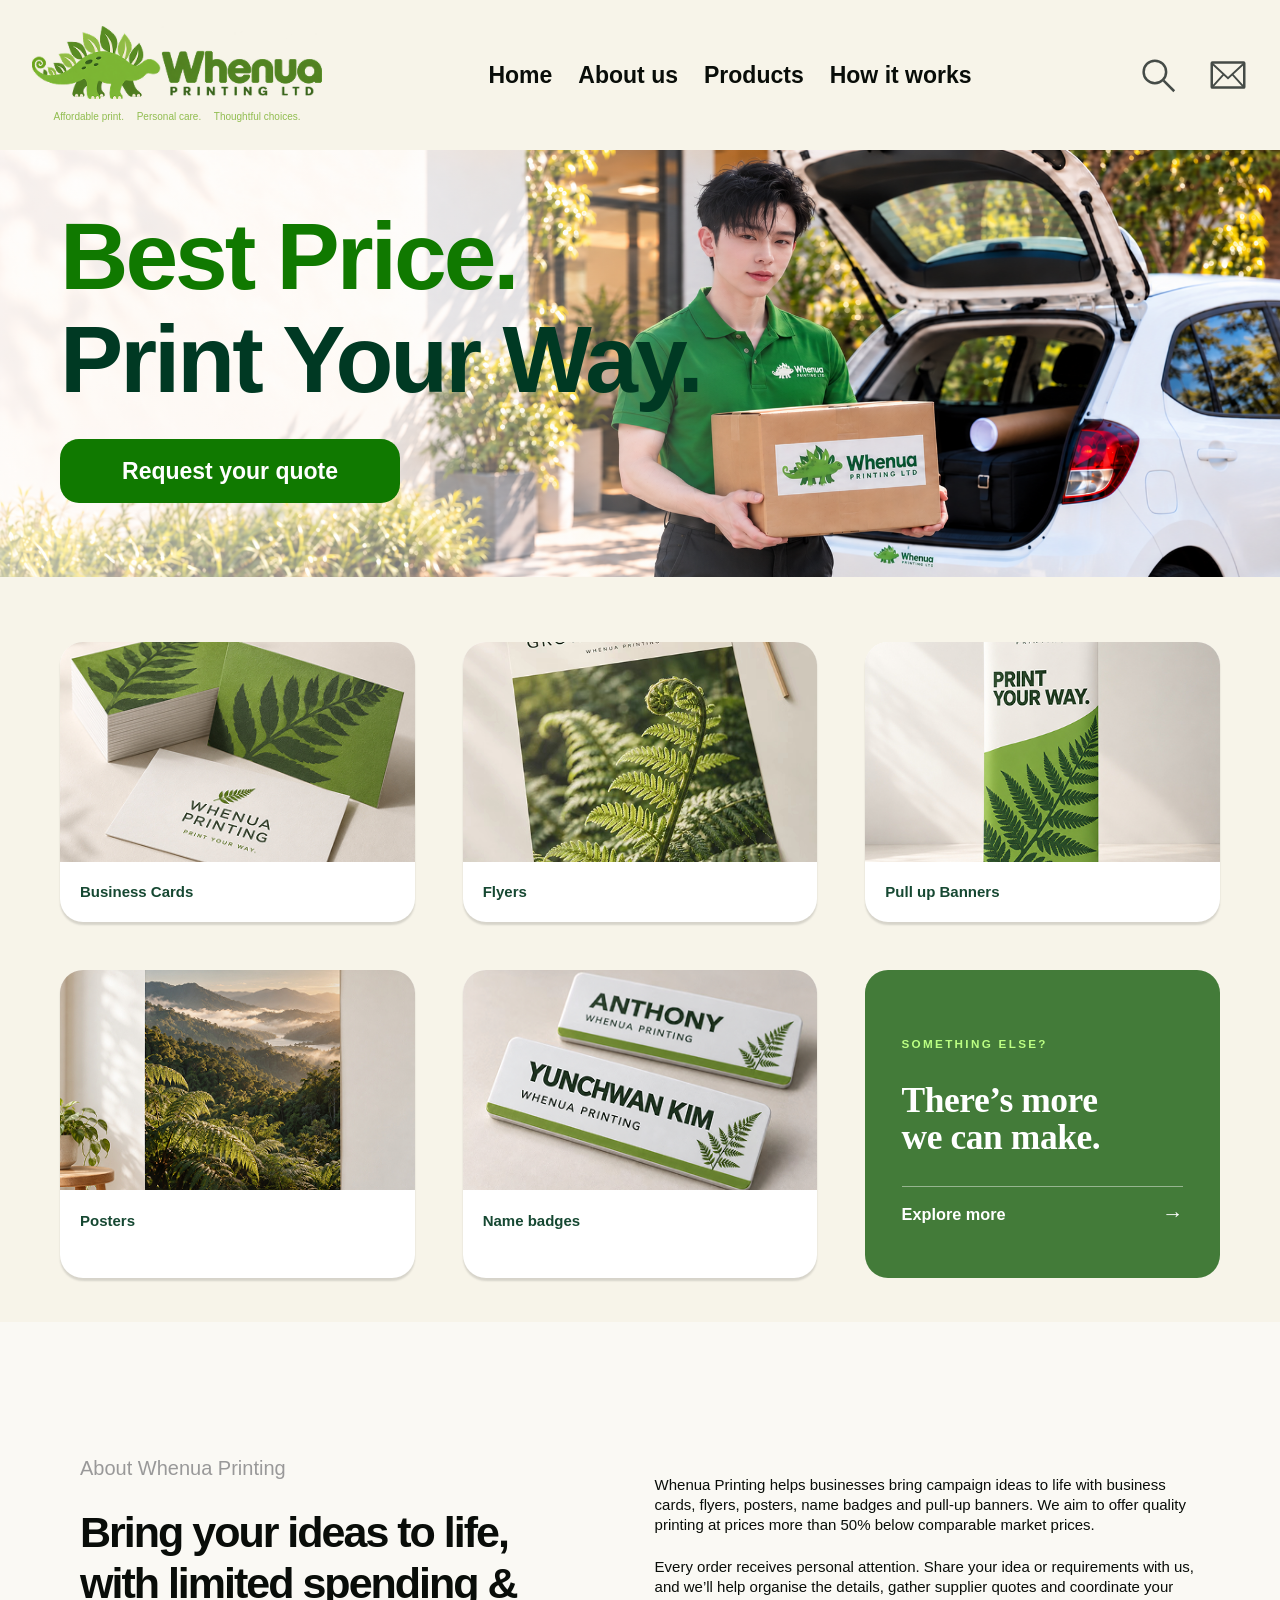
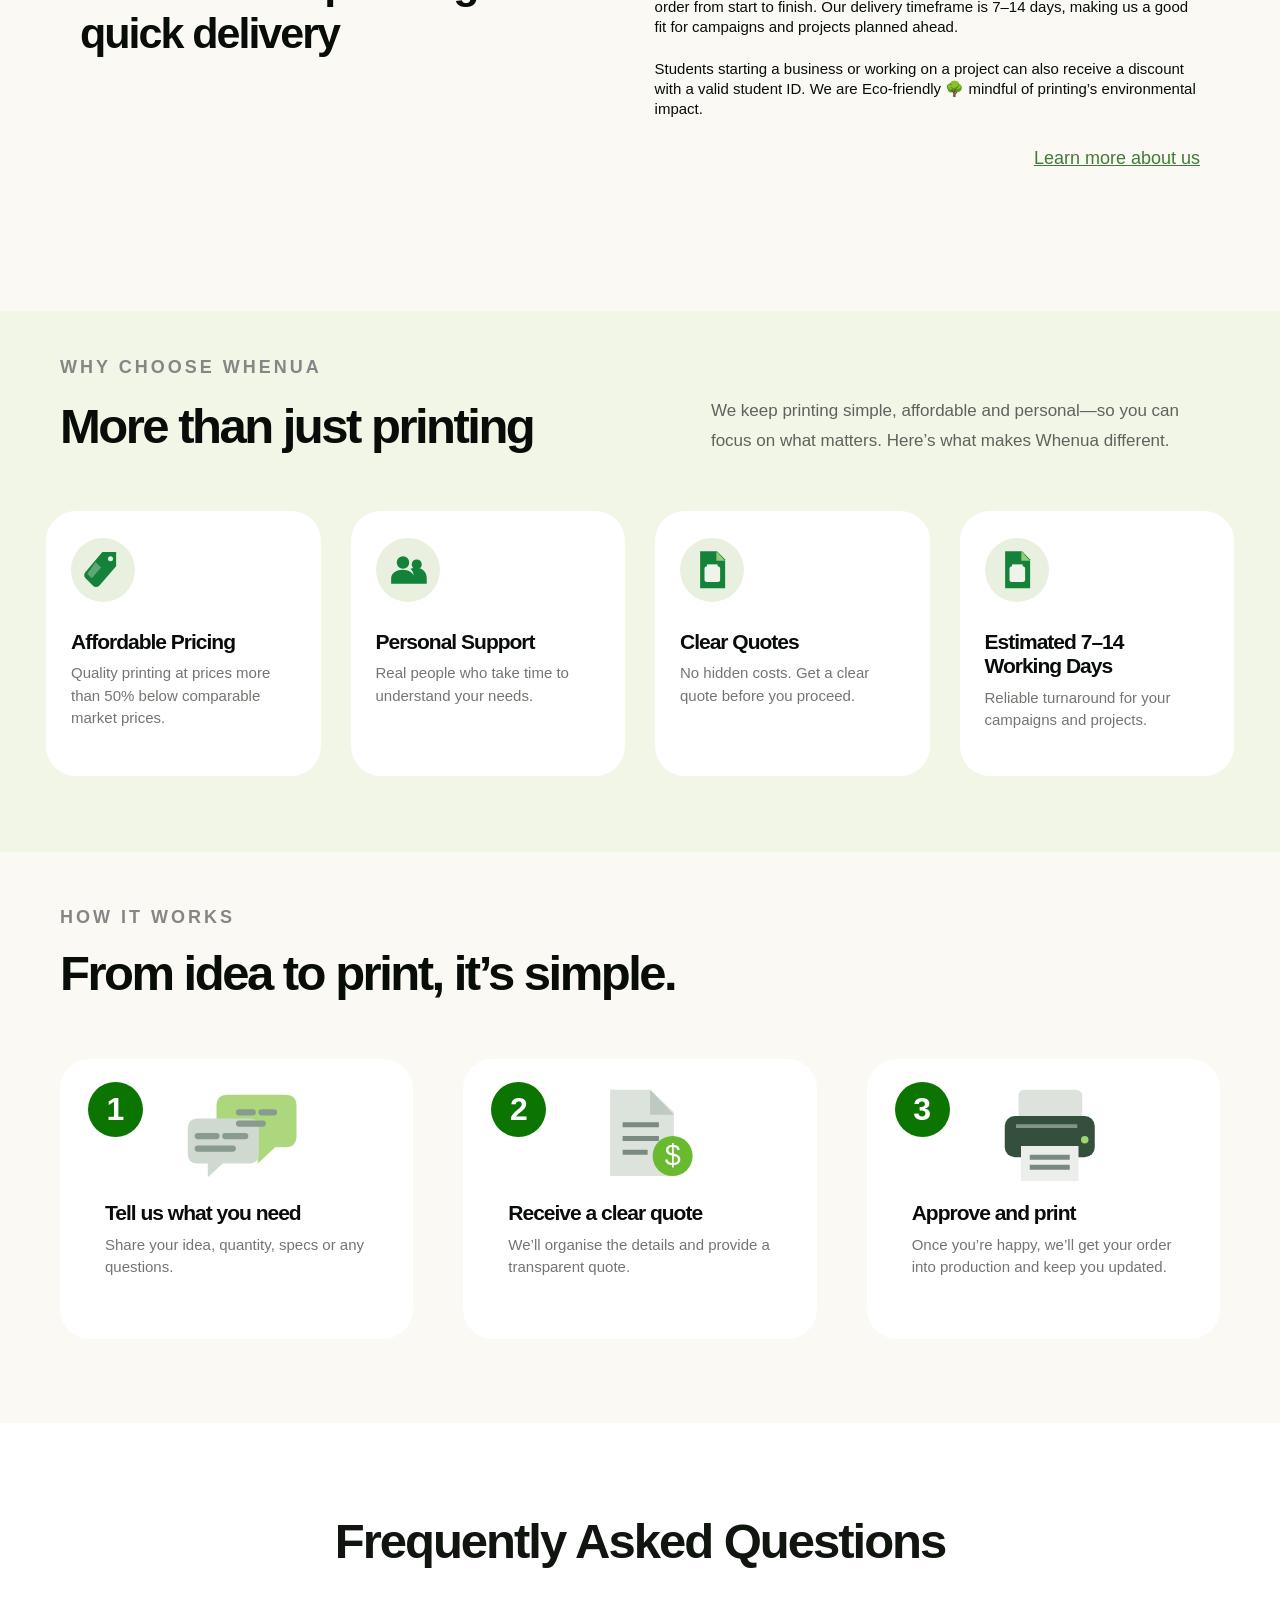
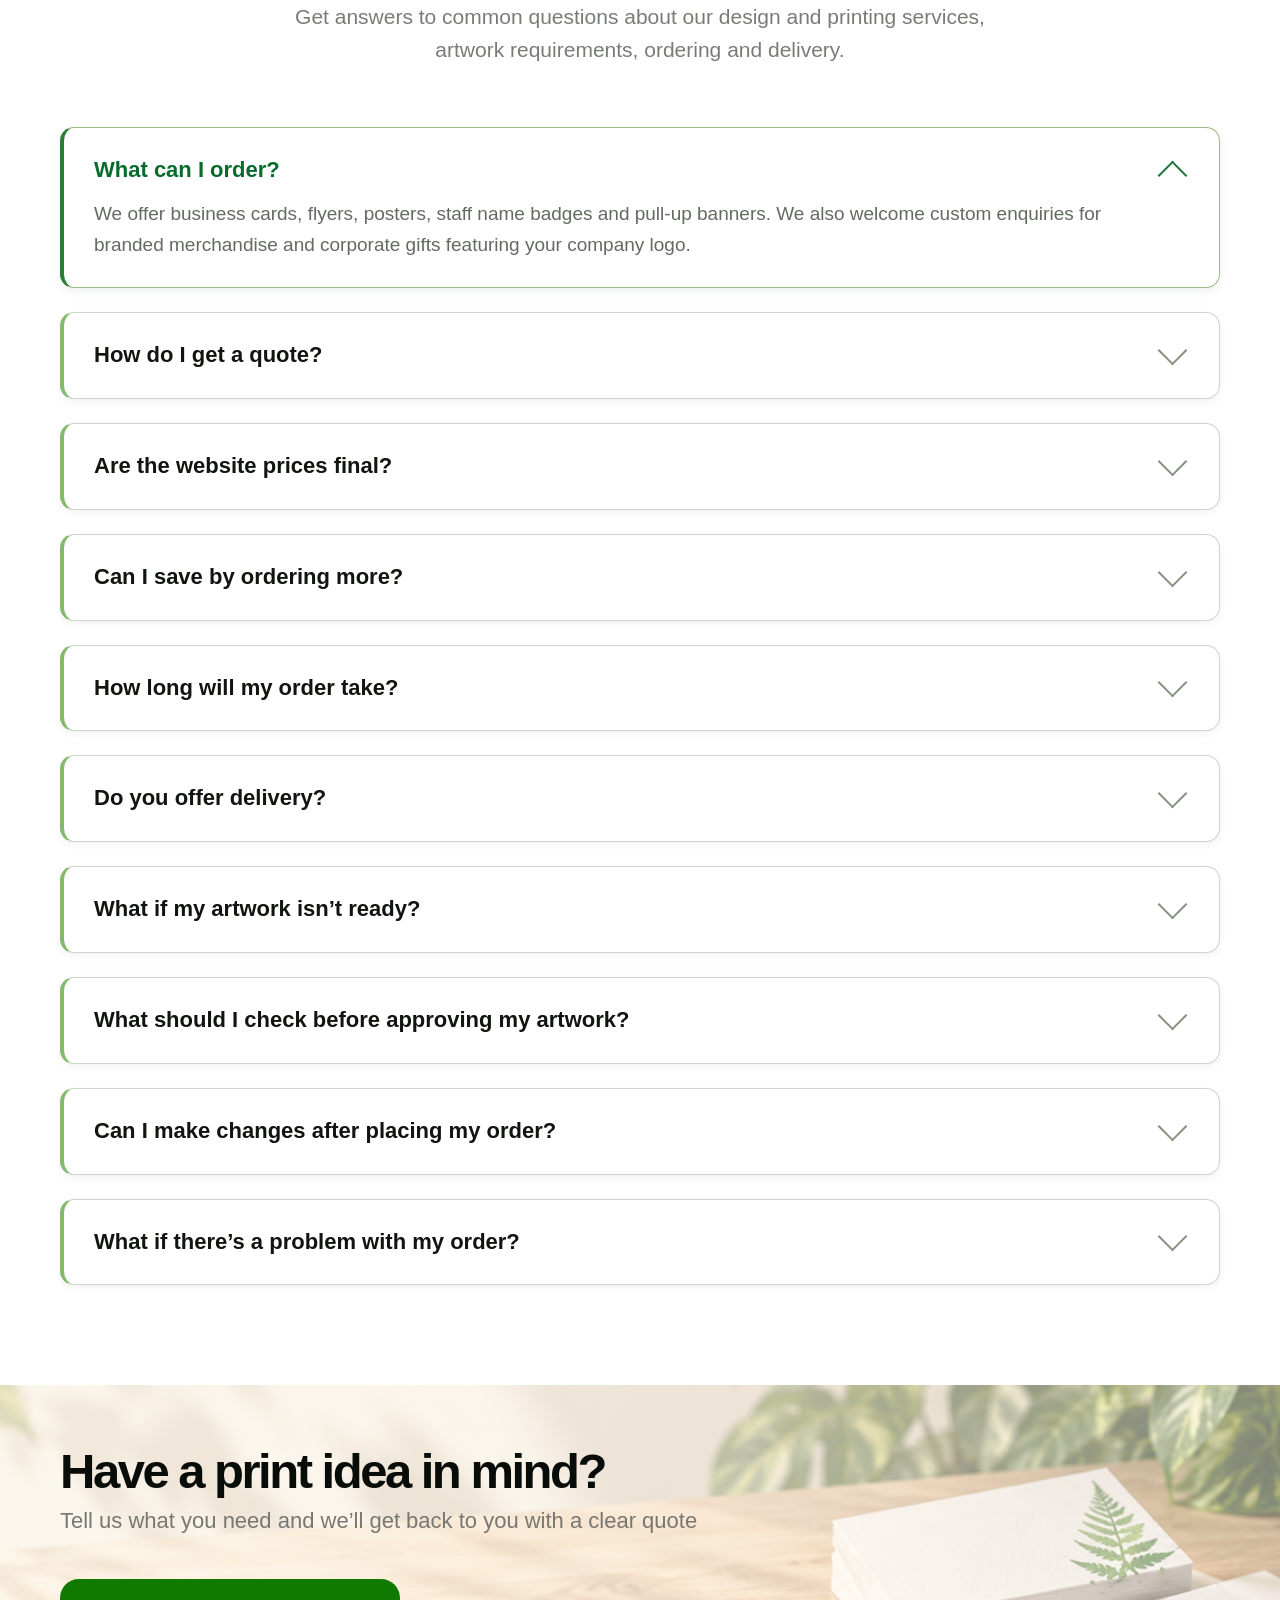
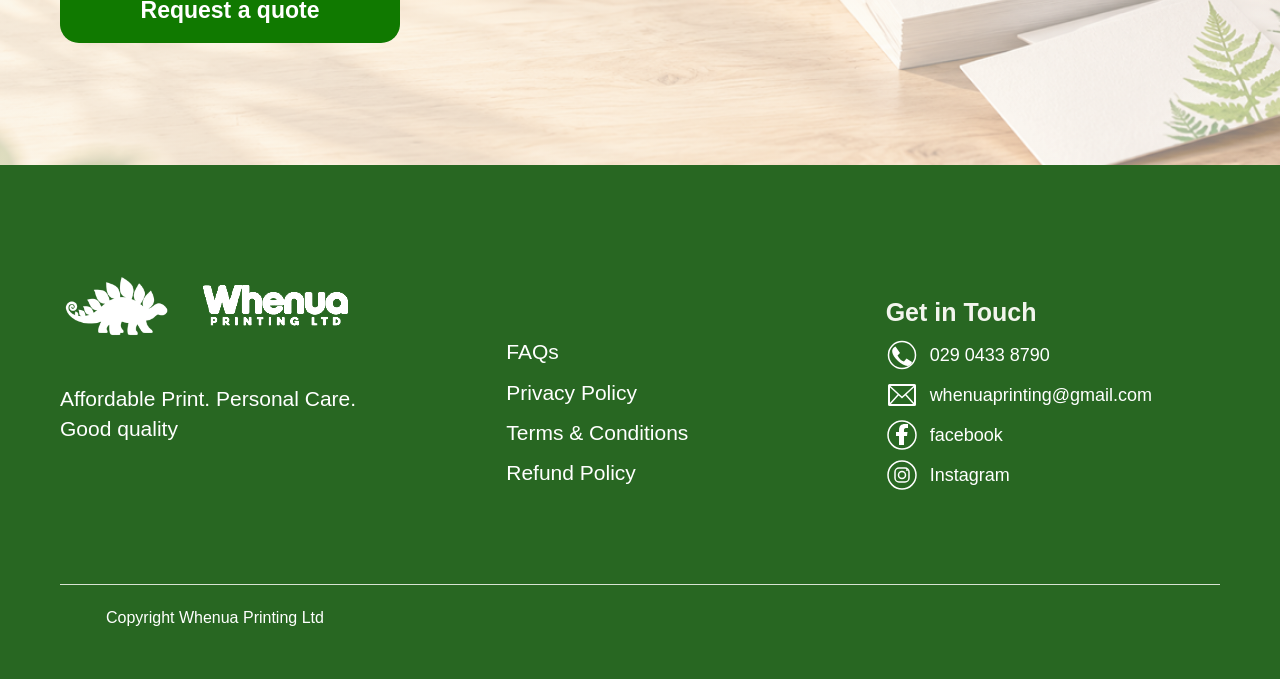
==== commit 8b075f45: "Unify product catalogue styling and match homepage Explore more design" ====
--- a/index.html
+++ b/index.html
@@ -4,13 +4,13 @@
 <meta charset="UTF-8"><meta name="viewport" content="width=device-width, initial-scale=1">
 <meta name="description" content="Affordable print. Personal care. Whenua Printing offers business cards, flyers, posters, name badges and pull-up banners with clear quotes and personal support.">
 <meta name="theme-color" content="#397333"><title>Whenua Printing — Print Your Way</title>
-<link rel="icon" type="image/png" href="assets/Image%20Logo.png"><link rel="stylesheet" href="styles/home.css?v=20261026-faq"><script src="scripts/home.js?v=20261026-autoreply" defer></script>
+<link rel="icon" type="image/png" href="assets/Image%20Logo.png"><link rel="stylesheet" href="styles/home.css?v=20261026-catalogue"><script src="scripts/home.js?v=20261026-autoreply" defer></script>
 </head>
 <body><a class="skip-link" href="#main">Skip to content</a>
 <header class="site-header"><div class="header-inner"><a class="brand-link" href="#" aria-label="Whenua Printing home"><div class="logo-crop"><img src="assets/Comb%20Logo.png" alt="Whenua Printing Ltd" width="640" height="238"></div><div class="brand-tagline">Affordable print.　 Personal care.　 Thoughtful choices.</div></a><nav class="desktop-nav" id="siteNav" aria-label="Main navigation"><a href="#">Home</a><a href="about.html">About us</a><a href="products.html">Products</a><a href="how-it-works.html">How it works</a></nav><div class="header-actions"><button class="icon-button" id="searchButton" aria-label="Search products"><svg viewBox="0 0 64 64" aria-hidden="true" focusable="false"><circle cx="27" cy="27" r="18" fill="none" stroke="currentColor" stroke-width="4"/><path d="m41 41 17 17" fill="none" stroke="currentColor" stroke-width="4"/></svg></button><a class="icon-button" href="quote.html" aria-label="Request a quote"><svg viewBox="0 0 64 64" aria-hidden="true" focusable="false"><rect x="6" y="12" width="52" height="40" rx="1" fill="none" stroke="currentColor" stroke-width="4"/><path d="m7 14 25 23 25-23M7 51l18-20m32 20L39 31" fill="none" stroke="currentColor" stroke-width="3"/></svg></a><button class="icon-button menu-toggle" id="menuToggle" aria-label="Open navigation" aria-controls="siteNav" aria-expanded="false"><svg viewBox="0 0 64 64" aria-hidden="true" focusable="false"><path d="M9 15h46M9 32h46M9 49h46" fill="none" stroke="currentColor" stroke-width="4"/></svg></button></div></div></header>
 <main id="main">
 <section class="hero" aria-labelledby="heroTitle"><img class="hero-photo" src="assets/hero.jpg" alt="Whenua Printing team member holding a printed box beside a delivery car" width="2100" height="749" fetchpriority="high"><div class="hero-content"><h1 id="heroTitle"><span>Best Price.</span><br>Print Your Way.</h1><button type="button" class="button quote-open" aria-haspopup="dialog" aria-controls="quoteDialog">Request your quote</button></div></section>
-<section class="products-section" id="products" aria-label="Our printing products"><div class="container product-grid"><a class="product-card" href="business-cards.html" data-product-link="Business Cards"><img class="product-photo" src="assets/business-cards.jpg" alt="Business Cards printed by Whenua Printing" width="488" height="303" loading="lazy"><div class="product-caption"><span>Business Cards</span><span class="round-arrow" aria-hidden="true"><svg viewBox="0 0 32 32" fill="none"><path d="M7 16h18M17 8l8 8-8 8" stroke="currentColor" stroke-width="3.5" stroke-linecap="round" stroke-linejoin="miter"/></svg></span></div></a><a class="product-card" href="flyers.html" data-product-link="Flyers"><img class="product-photo" src="assets/flyers.jpg" alt="Flyers printed by Whenua Printing" width="488" height="303" loading="lazy"><div class="product-caption"><span>Flyers</span><span class="round-arrow" aria-hidden="true"><svg viewBox="0 0 32 32" fill="none"><path d="M7 16h18M17 8l8 8-8 8" stroke="currentColor" stroke-width="3.5" stroke-linecap="round" stroke-linejoin="miter"/></svg></span></div></a><a class="product-card" href="pull-up-banners.html" data-product-link="Pull up Banners"><img class="product-photo" src="assets/pull-up-banners.jpg" alt="Pull up Banners printed by Whenua Printing" width="488" height="303" loading="lazy"><div class="product-caption"><span>Pull up Banners</span><span class="round-arrow" aria-hidden="true"><svg viewBox="0 0 32 32" fill="none"><path d="M7 16h18M17 8l8 8-8 8" stroke="currentColor" stroke-width="3.5" stroke-linecap="round" stroke-linejoin="miter"/></svg></span></div></a><a class="product-card" href="posters.html" data-product-link="Posters"><img class="product-photo" src="assets/posters.jpg" alt="Posters printed by Whenua Printing" width="488" height="303" loading="lazy"><div class="product-caption"><span>Posters</span><span class="round-arrow" aria-hidden="true"><svg viewBox="0 0 32 32" fill="none"><path d="M7 16h18M17 8l8 8-8 8" stroke="currentColor" stroke-width="3.5" stroke-linecap="round" stroke-linejoin="miter"/></svg></span></div></a><a class="product-card" href="name-badges.html" data-product-link="Name badges"><img class="product-photo" src="assets/name-badges.jpg" alt="Name badges printed by Whenua Printing" width="488" height="303" loading="lazy"><div class="product-caption"><span>Name badges</span><span class="round-arrow" aria-hidden="true"><svg viewBox="0 0 32 32" fill="none"><path d="M7 16h18M17 8l8 8-8 8" stroke="currentColor" stroke-width="3.5" stroke-linecap="round" stroke-linejoin="miter"/></svg></span></div></a><article class="custom-card"><div class="custom-card-inner"><div class="custom-eyebrow">SOMETHING ELSE?</div><h2>Tell us what you need.</h2><p>We’ll help you compare options for your budget.</p><a class="custom-button" href="products.html#something-else"><span class="mini-dino"><img src="assets/Image%20Logo.png" alt="" width="300" height="300"></span><span>Explore more</span></a></div></article></div></section>
+<section class="products-section" id="products" aria-label="Our printing products"><div class="container product-grid"><a class="product-card" href="business-cards.html" data-product-link="Business Cards"><img class="product-photo" src="assets/business-cards.jpg" alt="Business Cards printed by Whenua Printing" width="488" height="303" loading="lazy"><div class="product-caption"><span>Business Cards</span><span class="round-arrow" aria-hidden="true"><svg viewBox="0 0 32 32" fill="none"><path d="M7 16h18M17 8l8 8-8 8" stroke="currentColor" stroke-width="3.5" stroke-linecap="round" stroke-linejoin="miter"/></svg></span></div></a><a class="product-card" href="flyers.html" data-product-link="Flyers"><img class="product-photo" src="assets/flyers.jpg" alt="Flyers printed by Whenua Printing" width="488" height="303" loading="lazy"><div class="product-caption"><span>Flyers</span><span class="round-arrow" aria-hidden="true"><svg viewBox="0 0 32 32" fill="none"><path d="M7 16h18M17 8l8 8-8 8" stroke="currentColor" stroke-width="3.5" stroke-linecap="round" stroke-linejoin="miter"/></svg></span></div></a><a class="product-card" href="pull-up-banners.html" data-product-link="Pull up Banners"><img class="product-photo" src="assets/pull-up-banners.jpg" alt="Pull up Banners printed by Whenua Printing" width="488" height="303" loading="lazy"><div class="product-caption"><span>Pull up Banners</span><span class="round-arrow" aria-hidden="true"><svg viewBox="0 0 32 32" fill="none"><path d="M7 16h18M17 8l8 8-8 8" stroke="currentColor" stroke-width="3.5" stroke-linecap="round" stroke-linejoin="miter"/></svg></span></div></a><a class="product-card" href="posters.html" data-product-link="Posters"><img class="product-photo" src="assets/posters.jpg" alt="Posters printed by Whenua Printing" width="488" height="303" loading="lazy"><div class="product-caption"><span>Posters</span><span class="round-arrow" aria-hidden="true"><svg viewBox="0 0 32 32" fill="none"><path d="M7 16h18M17 8l8 8-8 8" stroke="currentColor" stroke-width="3.5" stroke-linecap="round" stroke-linejoin="miter"/></svg></span></div></a><a class="product-card" href="name-badges.html" data-product-link="Name badges"><img class="product-photo" src="assets/name-badges.jpg" alt="Name badges printed by Whenua Printing" width="488" height="303" loading="lazy"><div class="product-caption"><span>Name badges</span><span class="round-arrow" aria-hidden="true"><svg viewBox="0 0 32 32" fill="none"><path d="M7 16h18M17 8l8 8-8 8" stroke="currentColor" stroke-width="3.5" stroke-linecap="round" stroke-linejoin="miter"/></svg></span></div></a><a class="home-explore-card" href="products.html#something-else" aria-label="Explore more custom product ideas"><div class="home-explore-inner"><p class="home-explore-eyebrow">SOMETHING ELSE?</p><h2>There’s more<br>we can make.</h2><span class="home-explore-action">Explore more <span aria-hidden="true">→</span></span></div></a></div></section>
 <section class="about-section" id="about" aria-labelledby="aboutTitle"><div class="about-inner"><div><p class="about-eyebrow">About Whenua Printing</p><h2 class="about-heading" id="aboutTitle">Bring your ideas to life,<br>with limited spending &amp;<br>quick delivery</h2></div><div class="about-copy"><p>Whenua Printing helps businesses bring campaign ideas to life with business cards, flyers, posters, name badges and pull-up banners. We aim to offer quality printing at prices more than 50% below comparable market prices.</p><p>Every order receives personal attention. Share your idea or requirements with us, and we’ll help organise the details, gather supplier quotes and coordinate your order from start to finish. Our delivery timeframe is 7–14 days, making us a good fit for campaigns and projects planned ahead.</p><p>Students starting a business or working on a project can also receive a discount with a valid student ID. We are Eco-friendly 🌳 mindful of printing’s environmental impact.</p><a class="text-link" href="about.html">Learn more about us</a></div></div></section>
 <section class="why-section" id="why" aria-labelledby="whyTitle"><div class="container"><p class="eyebrow">WHY CHOOSE WHENUA</p><div class="why-heading-row"><h2 id="whyTitle">More than just printing</h2><p>We keep printing simple, affordable and personal—so you can focus on what matters. Here’s what makes Whenua different.</p></div><div class="features"><article class="feature"><div class="feature-icon"><svg viewBox="0 0 64 64" aria-hidden="true" focusable="false"><path d="M31 3h22v23L26 57a7 7 0 0 1-10 0L4 45a7 7 0 0 1 0-10Z" fill="currentColor"/><circle cx="44" cy="14" r="4" fill="#e9f0df"/><path d="m20 19 9 9-15 17-7-7Z" fill="#e9f0df" opacity=".35"/></svg></div><h3>Affordable Pricing</h3><p>Quality printing at prices more than 50% below comparable market prices.</p></article><article class="feature"><div class="feature-icon"><svg viewBox="0 0 64 64" aria-hidden="true" focusable="false"><circle cx="24" cy="20" r="10" fill="currentColor"/><circle cx="46" cy="23" r="8" fill="currentColor"/><path d="M5 54v-8c0-19 37-19 37 0v8Zm36 0V42c0-6-2-9-5-12 16-5 26 4 26 15v9Z" fill="currentColor"/></svg></div><h3>Personal Support</h3><p>Real people who take time to understand your needs.</p></article><article class="feature"><div class="feature-icon"><svg viewBox="0 0 64 64" aria-hidden="true" focusable="false"><path d="M13 2h27l13 13v46H13Z" fill="currentColor"/><path d="M39 2v15h14" fill="#95c97b"/><rect x="20" y="26" width="25" height="25" rx="4" fill="#eef4e9"/><path d="M24 23h17v9H24Z" fill="#eef4e9"/></svg></div><h3>Clear Quotes</h3><p>No hidden costs. Get a clear quote before you proceed.</p></article><article class="feature"><div class="feature-icon"><svg viewBox="0 0 64 64" aria-hidden="true" focusable="false"><path d="M13 2h27l13 13v46H13Z" fill="currentColor"/><path d="M39 2v15h14" fill="#95c97b"/><rect x="20" y="26" width="25" height="25" rx="4" fill="#eef4e9"/><path d="M24 23h17v9H24Z" fill="#eef4e9"/></svg></div><h3>Estimated 7–14<br>Working Days</h3><p>Reliable turnaround for your campaigns and projects.</p></article></div></div></section>
 <section class="how-section" id="how" aria-labelledby="howTitle"><div class="container"><p class="eyebrow">HOW IT WORKS</p><h2 id="howTitle">From idea to print, it’s simple.</h2><div class="steps"><article class="step"><span class="step-number">1</span><div class="step-art"><svg viewBox="-8 0 100 80" aria-hidden="true" focusable="false"><path d="M29 7h46q9 0 9 9v24q0 9-9 9h-8L53 62V49H29q-9 0-9-9V16q0-9 9-9" fill="#acd77d"/><path d="M5 26h41q8 0 8 8v20q0 8-8 8H25L13 73V62H5q-8 0-8-8V34q0-8 8-8" fill="#d0d9d0"/><path d="M5 40h15m7 0h16M5 50h28m5-29h11m7 0h10m-28 9h19" stroke="#899b8e" stroke-width="5" stroke-linecap="round"/></svg></div><h3>Tell us what you need</h3><p>Share your idea, quantity, specs or any questions.</p></article><article class="step"><span class="step-number">2</span><div class="step-art"><svg viewBox="0 0 95 80" aria-hidden="true" focusable="false"><path d="M18 3h32l19 18v51H18Z" fill="#dce2dc"/><path d="M50 3v20h19" fill="#bec9c0"/><path d="M28 31h29M28 42h29M28 53h20" stroke="#7b8a80" stroke-width="4"/><circle cx="68" cy="56" r="16" fill="#69ba2e"/><text x="68" y="63" fill="white" text-anchor="middle" font-size="23" font-family="Arial">$</text></svg></div><h3>Receive a clear quote</h3><p>We’ll organise the details and provide a transparent quote.</p></article><article class="step"><span class="step-number">3</span><div class="step-art"><svg viewBox="0 0 100 80" aria-hidden="true" focusable="false"><rect x="24" y="3" width="51" height="26" rx="5" fill="#dce2dc"/><rect x="13" y="24" width="72" height="33" rx="8" fill="#354f3d"/><path d="M22 32h49" stroke="#82948a" stroke-width="3"/><circle cx="77" cy="43" r="3" fill="#a1d66c"/><path d="M26 48h46v28H26Z" fill="#ebeeea"/><path d="M33 57h32m-32 8h32" stroke="#7b8a80" stroke-width="4"/></svg></div><h3>Approve and print</h3><p>Once you’re happy, we’ll get your order into production and keep you updated.</p></article></div></div></section>
--- a/styles/home.css
+++ b/styles/home.css
@@ -86,3 +86,14 @@
 /* Original bottom enquiry background. */
 .quote-section .quote-photo{object-position:center center}.quote-section:after{background:linear-gradient(90deg,#faf5e899 0%,#faf5e870 48%,#faf5e810 100%)}
 @media(max-width:760px){.quote-section:after{background:#faf5e8c9}}
+
+/* Homepage editorial link card supplied in the latest design. */
+.home-explore-card{display:block;container-type:inline-size;aspect-ratio:1.15;background:#437b39;color:white;border-radius:23px;overflow:hidden;transition:background .2s ease,box-shadow .2s ease}
+.home-explore-inner{padding:19cqw 10.3cqw 16cqw}
+.home-explore-eyebrow{font:700 3.3cqw/1.2 Arial,sans-serif;letter-spacing:.65cqw;color:#bcff83;margin:0 0 8.5cqw}
+.home-explore-card h2{font:700 10cqw/1.06 Georgia,serif;letter-spacing:-.12cqw;color:white;margin:0 0 8.3cqw}
+.home-explore-action{display:flex;align-items:center;justify-content:space-between;gap:15px;border-top:1px solid #ffffff70;padding-top:4.7cqw;font:700 4.6cqw/1.2 Arial,sans-serif}
+.home-explore-action>span{font-size:6cqw;font-weight:400;line-height:1}
+.home-explore-card:hover{background:#386e31;box-shadow:0 8px 22px #214d2025}
+@media(max-width:760px){.home-explore-card{border-radius:19px;aspect-ratio:auto}.home-explore-inner{padding:18cqw 10cqw}.home-explore-eyebrow{font-size:4cqw;letter-spacing:.5cqw;margin-bottom:12cqw}.home-explore-card h2{font-size:11.5cqw;margin-bottom:13cqw}.home-explore-action{font-size:6cqw;padding-top:7cqw}.home-explore-action>span{font-size:8cqw}}
+@media(prefers-reduced-motion:reduce){.home-explore-card{transition:none}}
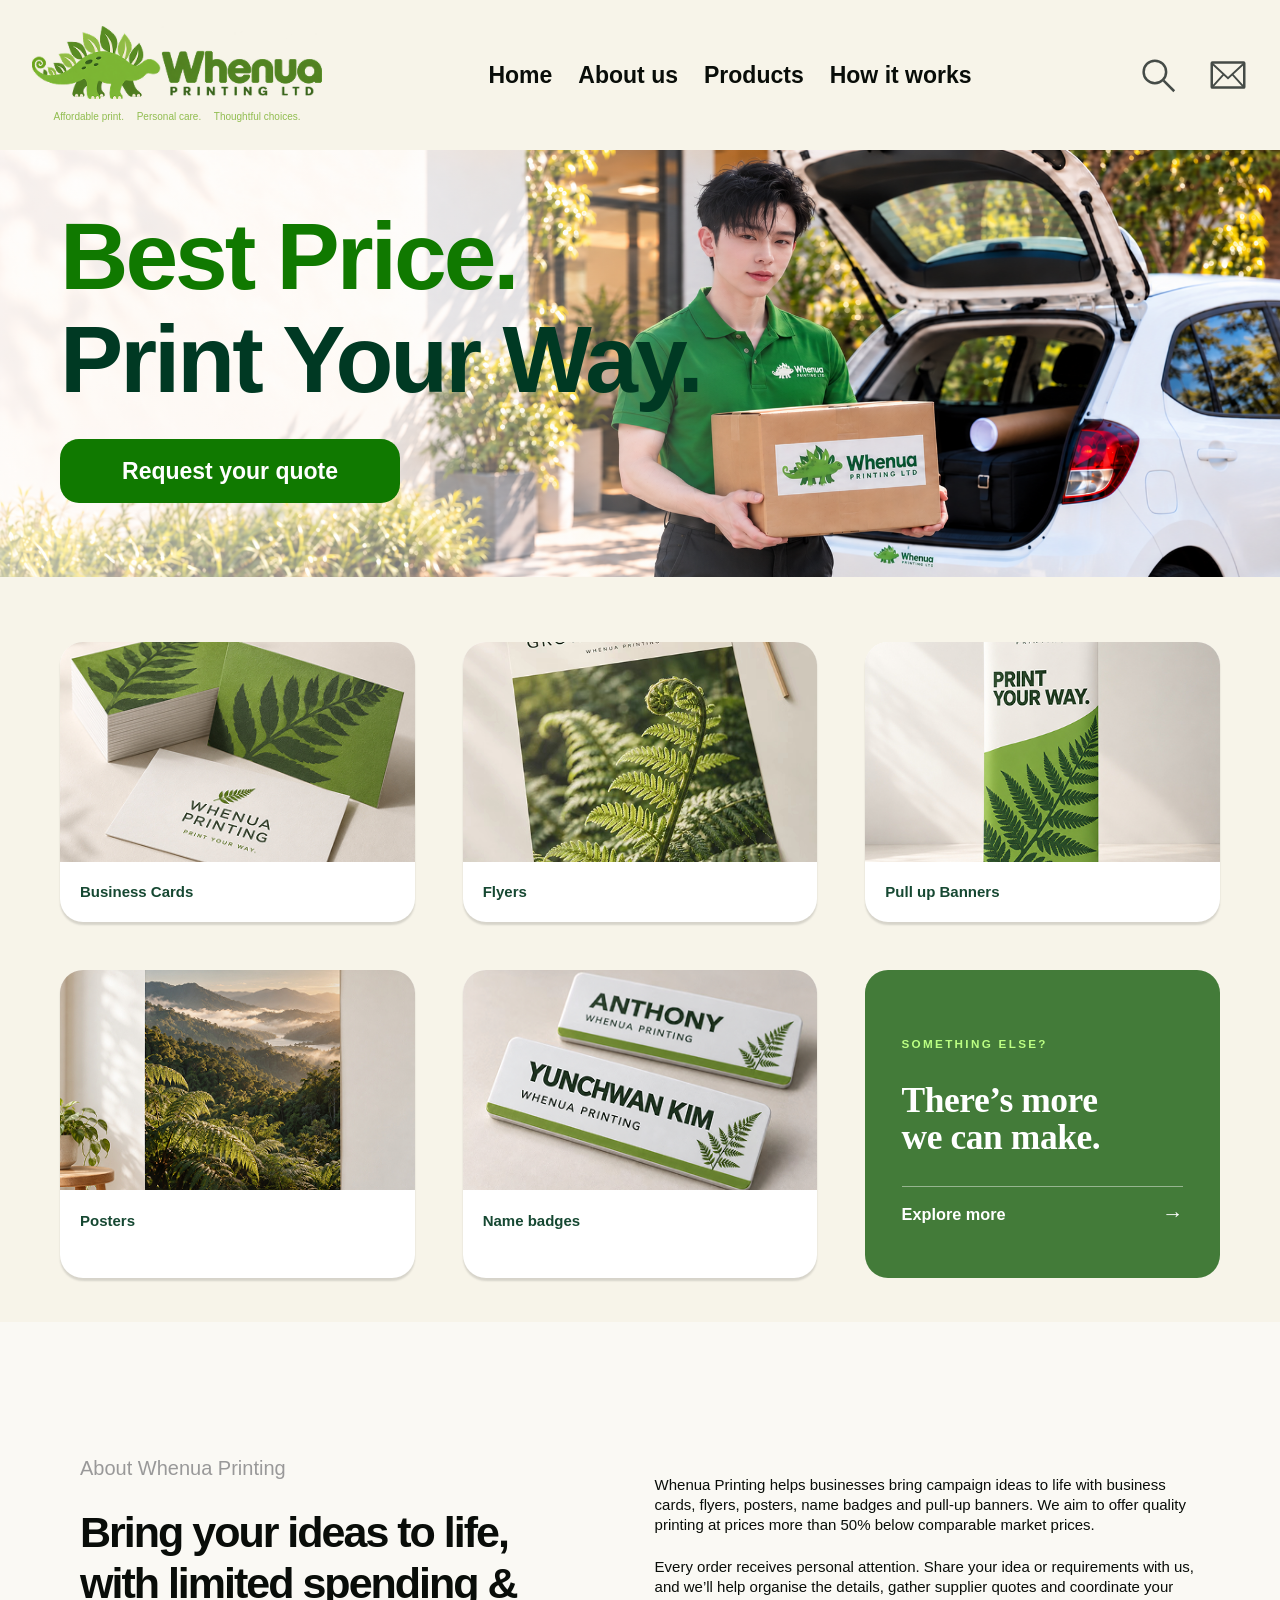
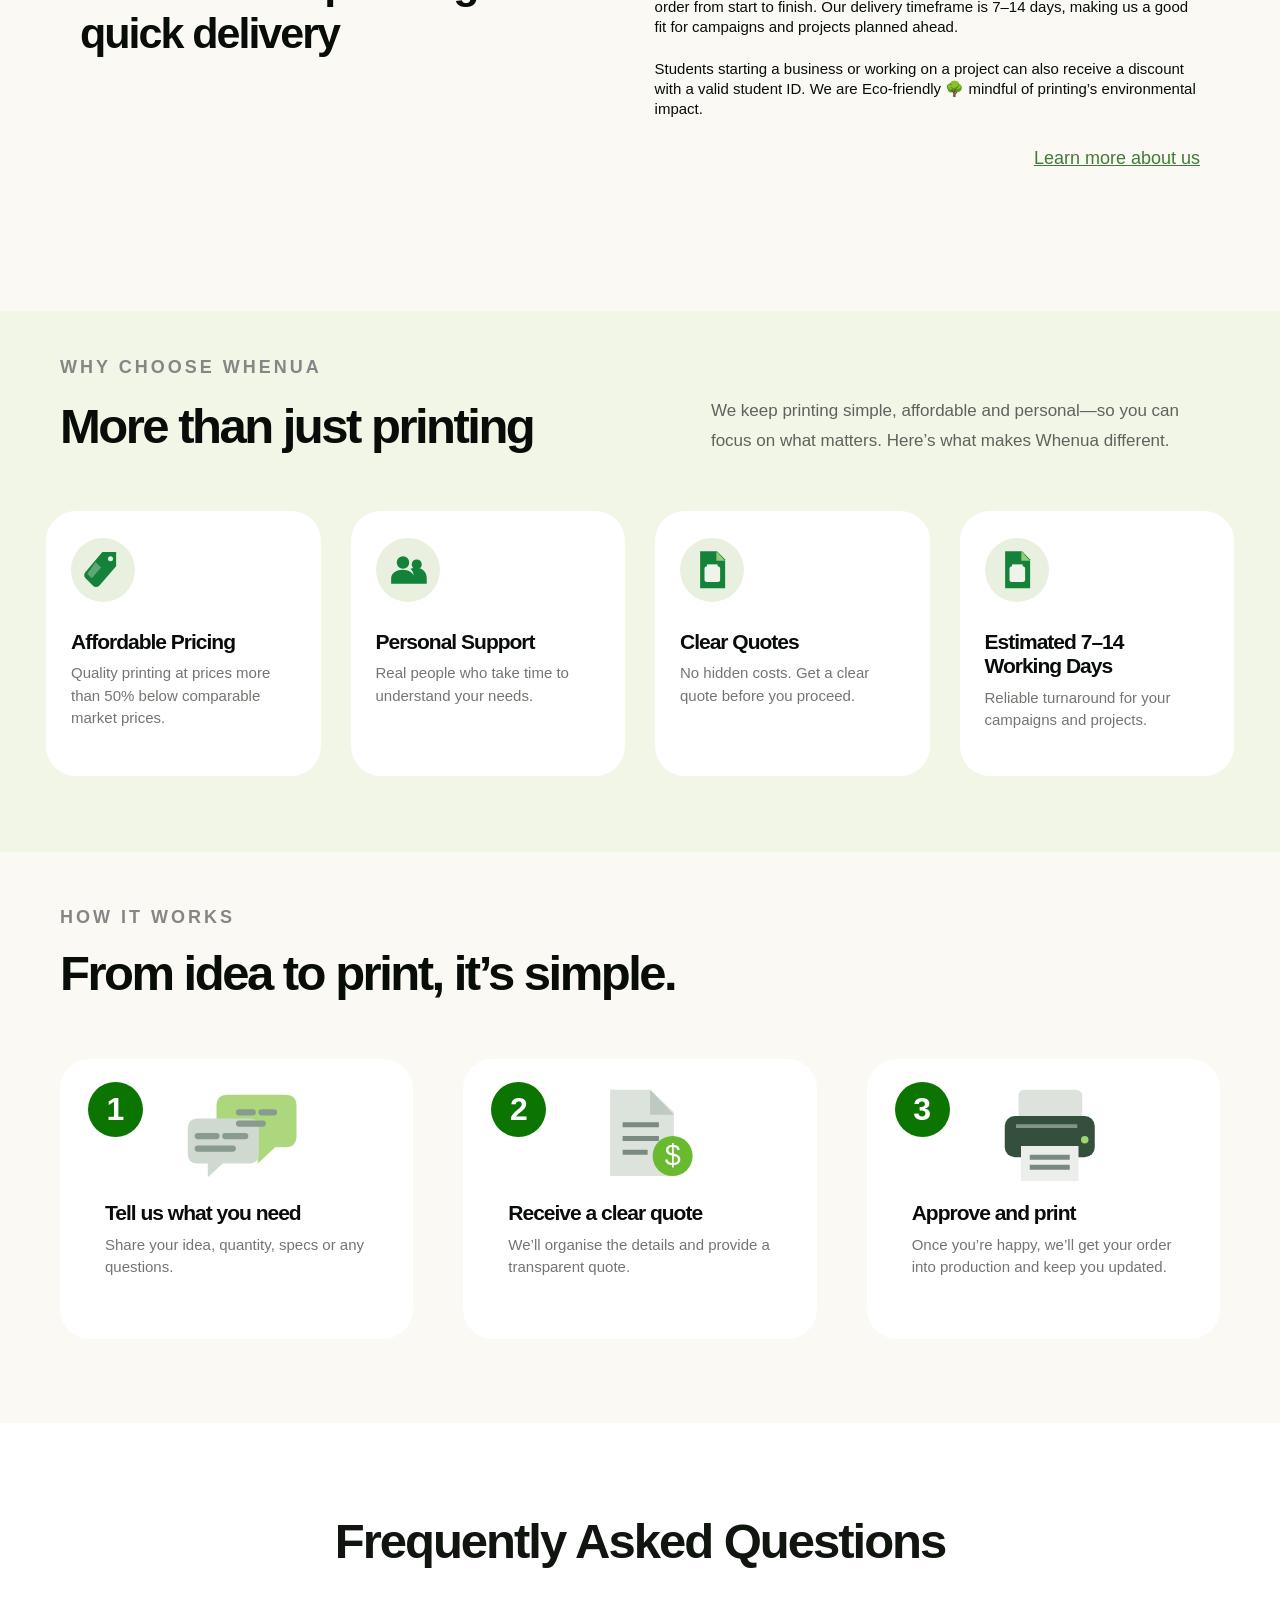
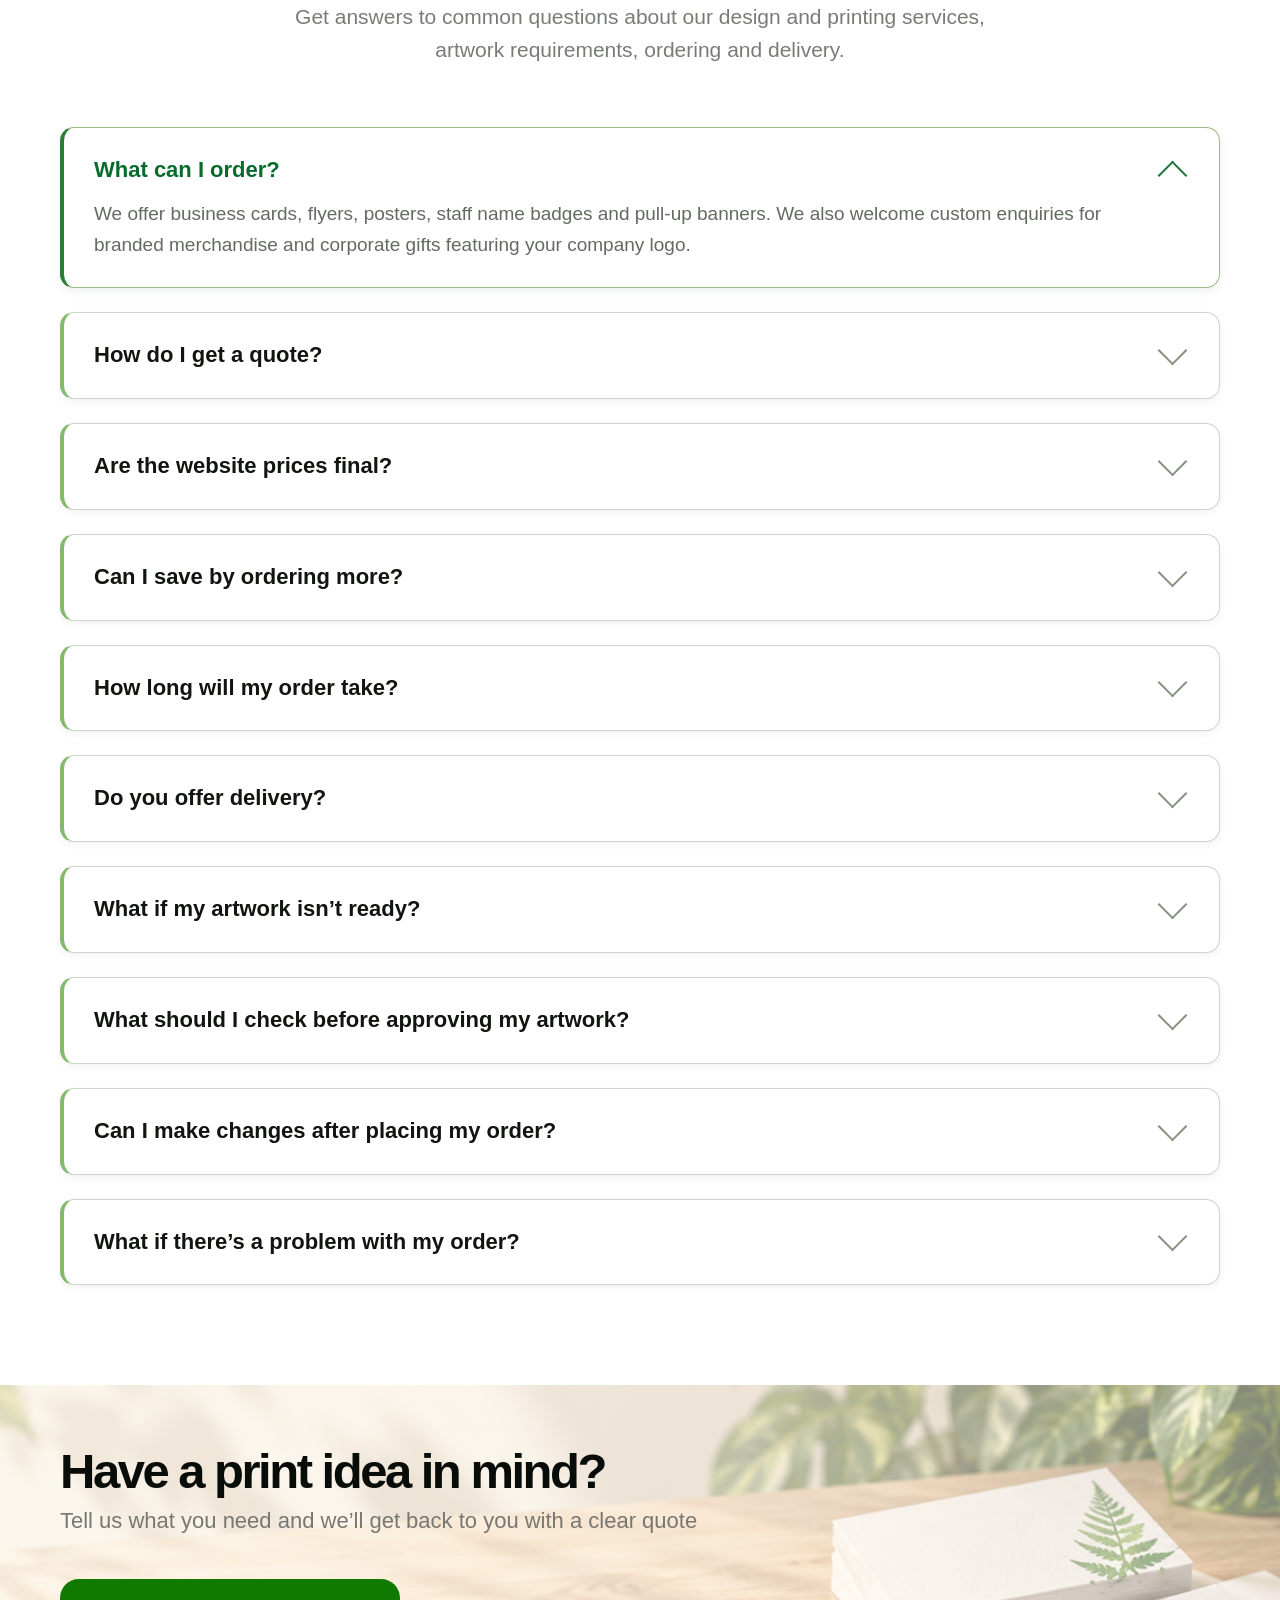
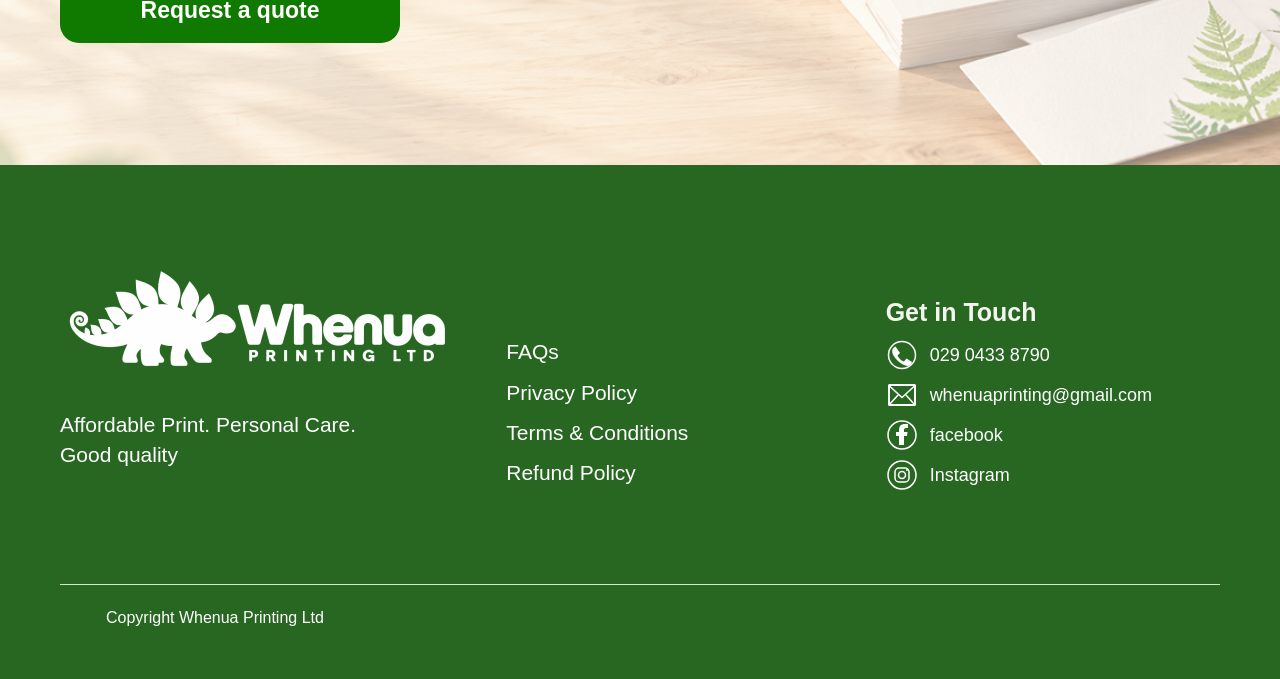
==== commit b6b91123: "Use complete uploaded white logo across every website footer" ====
--- a/index.html
+++ b/index.html
@@ -26,7 +26,7 @@
 <details class="faq-item" name="printing-faq"><summary><span>What if there’s a problem with my order?</span></summary><div class="faq-answer"><p>Please contact us with your order details, a description of the issue and clear photos where helpful. We’ll review what happened and work with you on an appropriate solution.</p></div></details></div></div></section>
 <section class="quote-section" id="quote" aria-labelledby="quoteSectionTitle"><img class="quote-photo" src="assets/quote-banner.jpg.png" alt="Whenua Printing stationery on a sunlit desk" loading="lazy"><div class="container"><h2 id="quoteSectionTitle">Have a print idea in mind?</h2><p>Tell us what you need and we’ll get back to you with a clear quote</p><button type="button" class="button quote-open" aria-haspopup="dialog" aria-controls="quoteDialog">Request a quote</button></div></section>
 </main>
-<footer class="site-footer standard-footer"><div class="container"><div class="footer-grid"><div class="footer-brand-column"><a class="footer-brand" href="index.html" aria-label="Whenua Printing home"><span class="footer-dino"><img src="assets/footer-dinosaur.png" alt="" width="177" height="131"></span><span class="footer-wordmark"><img src="assets/Text%20Logo.png" alt="Whenua Printing Ltd" width="300" height="300"></span></a><p>Affordable Print. Personal Care.<br>Good quality</p></div><nav class="footer-column footer-policies" aria-label="Help and policies"><a href="index.html#faqs">FAQs</a><a href="privacy-policy.html" data-policy="privacy">Privacy Policy</a><a href="terms-and-conditions.html" data-policy="terms">Terms &amp; Conditions</a><a href="refund-policy.html" data-policy="refund">Refund Policy</a></nav><div class="footer-column footer-contact"><h3>Get in Touch</h3><a class="contact-link" href="tel:02904338790"><svg viewBox="0 0 64 64" aria-hidden="true" focusable="false"><circle cx="32" cy="32" r="27" fill="none" stroke="currentColor" stroke-width="3"/><path d="M19 15l9 13-5 5c4 7 7 10 13 12l5-6 11 7c-3 13-17 8-28-2C10 31 9 19 19 15" fill="currentColor"/></svg><span>029 0433 8790</span></a><a class="contact-link" href="mailto:whenuaprinting@gmail.com"><svg viewBox="0 0 64 64" aria-hidden="true" focusable="false"><rect x="6" y="12" width="52" height="40" rx="1" fill="none" stroke="currentColor" stroke-width="4"/><path d="m7 14 25 23 25-23M7 51l18-20m32 20L39 31" fill="none" stroke="currentColor" stroke-width="3"/></svg><span>whenuaprinting@gmail.com</span></a><span class="social-label"><svg viewBox="0 0 32 32" aria-hidden="true"><circle cx="16" cy="16" r="14" fill="none" stroke="currentColor" stroke-width="1.5"/><path d="M18 26V17h3l.5-4H18v-2c0-1 .5-2 2-2h2V5h-3c-4 0-6 2-6 6v2h-3v4h3v9Z" fill="currentColor"/></svg><span>facebook</span></span><span class="social-label"><svg viewBox="0 0 32 32" aria-hidden="true"><circle cx="16" cy="16" r="14" fill="none" stroke="currentColor" stroke-width="1.5"/><rect x="9" y="9" width="14" height="14" rx="4" fill="none" stroke="currentColor" stroke-width="1.5"/><circle cx="16" cy="16" r="3.5" fill="none" stroke="currentColor" stroke-width="1.5"/><circle cx="21" cy="11" r="1" fill="currentColor"/></svg><span>Instagram</span></span></div></div><div class="legal"><span>Copyright Whenua Printing Ltd</span></div></div></footer>
+<footer class="site-footer standard-footer"><div class="container"><div class="footer-grid"><div class="footer-brand-column"><a class="footer-brand" href="index.html" aria-label="Whenua Printing home"><img class="footer-logo-image" src="assets/footer-logo.png" alt="Whenua Printing Ltd" width="393" height="131" loading="lazy"></a><p>Affordable Print. Personal Care.<br>Good quality</p></div><nav class="footer-column footer-policies" aria-label="Help and policies"><a href="index.html#faqs">FAQs</a><a href="privacy-policy.html" data-policy="privacy">Privacy Policy</a><a href="terms-and-conditions.html" data-policy="terms">Terms &amp; Conditions</a><a href="refund-policy.html" data-policy="refund">Refund Policy</a></nav><div class="footer-column footer-contact"><h3>Get in Touch</h3><a class="contact-link" href="tel:02904338790"><svg viewBox="0 0 64 64" aria-hidden="true" focusable="false"><circle cx="32" cy="32" r="27" fill="none" stroke="currentColor" stroke-width="3"/><path d="M19 15l9 13-5 5c4 7 7 10 13 12l5-6 11 7c-3 13-17 8-28-2C10 31 9 19 19 15" fill="currentColor"/></svg><span>029 0433 8790</span></a><a class="contact-link" href="mailto:whenuaprinting@gmail.com"><svg viewBox="0 0 64 64" aria-hidden="true" focusable="false"><rect x="6" y="12" width="52" height="40" rx="1" fill="none" stroke="currentColor" stroke-width="4"/><path d="m7 14 25 23 25-23M7 51l18-20m32 20L39 31" fill="none" stroke="currentColor" stroke-width="3"/></svg><span>whenuaprinting@gmail.com</span></a><span class="social-label"><svg viewBox="0 0 32 32" aria-hidden="true"><circle cx="16" cy="16" r="14" fill="none" stroke="currentColor" stroke-width="1.5"/><path d="M18 26V17h3l.5-4H18v-2c0-1 .5-2 2-2h2V5h-3c-4 0-6 2-6 6v2h-3v4h3v9Z" fill="currentColor"/></svg><span>facebook</span></span><span class="social-label"><svg viewBox="0 0 32 32" aria-hidden="true"><circle cx="16" cy="16" r="14" fill="none" stroke="currentColor" stroke-width="1.5"/><rect x="9" y="9" width="14" height="14" rx="4" fill="none" stroke="currentColor" stroke-width="1.5"/><circle cx="16" cy="16" r="3.5" fill="none" stroke="currentColor" stroke-width="1.5"/><circle cx="21" cy="11" r="1" fill="currentColor"/></svg><span>Instagram</span></span></div></div><div class="legal"><span>Copyright Whenua Printing Ltd</span></div></div></footer>
 <dialog id="quoteDialog" aria-labelledby="quoteTitle"><button class="dialog-close" type="button" data-close aria-label="Close enquiry">×</button><h2 id="quoteTitle">Tell us what you need.</h2><p>Tell us what you need and we’ll contact you by email or phone with a clear quote.</p><form id="quoteForm" data-delivery="native" action="https://formsubmit.co/whenuaprinting@gmail.com" method="POST" target="_top"><div class="form-field"><label for="name">Name</label><input id="name" name="name" autocomplete="name" required maxlength="150"></div><div class="form-field"><label for="email">Email address</label><input id="email" name="email" type="email" autocomplete="email" required maxlength="254"></div><div class="form-field"><label for="phone">Phone number</label><input id="phone" name="phone" type="tel" autocomplete="tel" required maxlength="50"></div><div class="form-field"><label for="company">Company name</label><input id="company" name="company" autocomplete="organization" required maxlength="200"></div><div class="form-field"><label for="product">Products</label><select id="product" name="product" required><option>Business Cards</option><option>Flyers</option><option>Pull up Banners</option><option>Posters</option><option>Name badges</option><option>Something else</option></select></div><div class="form-field"><label for="quantity">Quantity</label><input id="quantity" name="quantity" type="number" min="1" max="1000000" step="1" required></div><div class="form-field"><label for="details">Project details (optional)</label><textarea id="details" name="details" placeholder="Size, finish, preferred delivery date, or any questions" maxlength="5000"></textarea></div><div class="form-honeypot" aria-hidden="true"><label for="website">Leave this field empty</label><input id="website" name="_honey" tabindex="-1" autocomplete="off"></div><input type="hidden" name="_subject" value="New Whenua Printing quote enquiry"><input type="hidden" name="_template" value="table"><input type="hidden" name="_autoresponse" value="Kia ora,
 
 Thank you for choosing Whenua Printing. We’ve received your quote request.
--- a/styles/home.css
+++ b/styles/home.css
@@ -97,3 +97,8 @@
 .home-explore-card:hover{background:#386e31;box-shadow:0 8px 22px #214d2025}
 @media(max-width:760px){.home-explore-card{border-radius:19px;aspect-ratio:auto}.home-explore-inner{padding:18cqw 10cqw}.home-explore-eyebrow{font-size:4cqw;letter-spacing:.5cqw;margin-bottom:12cqw}.home-explore-card h2{font-size:11.5cqw;margin-bottom:13cqw}.home-explore-action{font-size:6cqw;padding-top:7cqw}.home-explore-action>span{font-size:8cqw}}
 @media(prefers-reduced-motion:reduce){.home-explore-card{transition:none}}
+
+/* Complete original white logo replaces the separate footer mark and wordmark. */
+.standard-footer .footer-brand{display:flex;align-items:center;width:100%;max-width:393px;height:auto;min-height:105px;gap:0}
+.standard-footer .footer-logo-image{display:block;position:static;width:100%;max-width:100%;height:auto;object-fit:contain;filter:none;mix-blend-mode:normal}
+@media(max-width:1024px){.standard-footer .footer-brand{max-width:300px;min-height:0}}
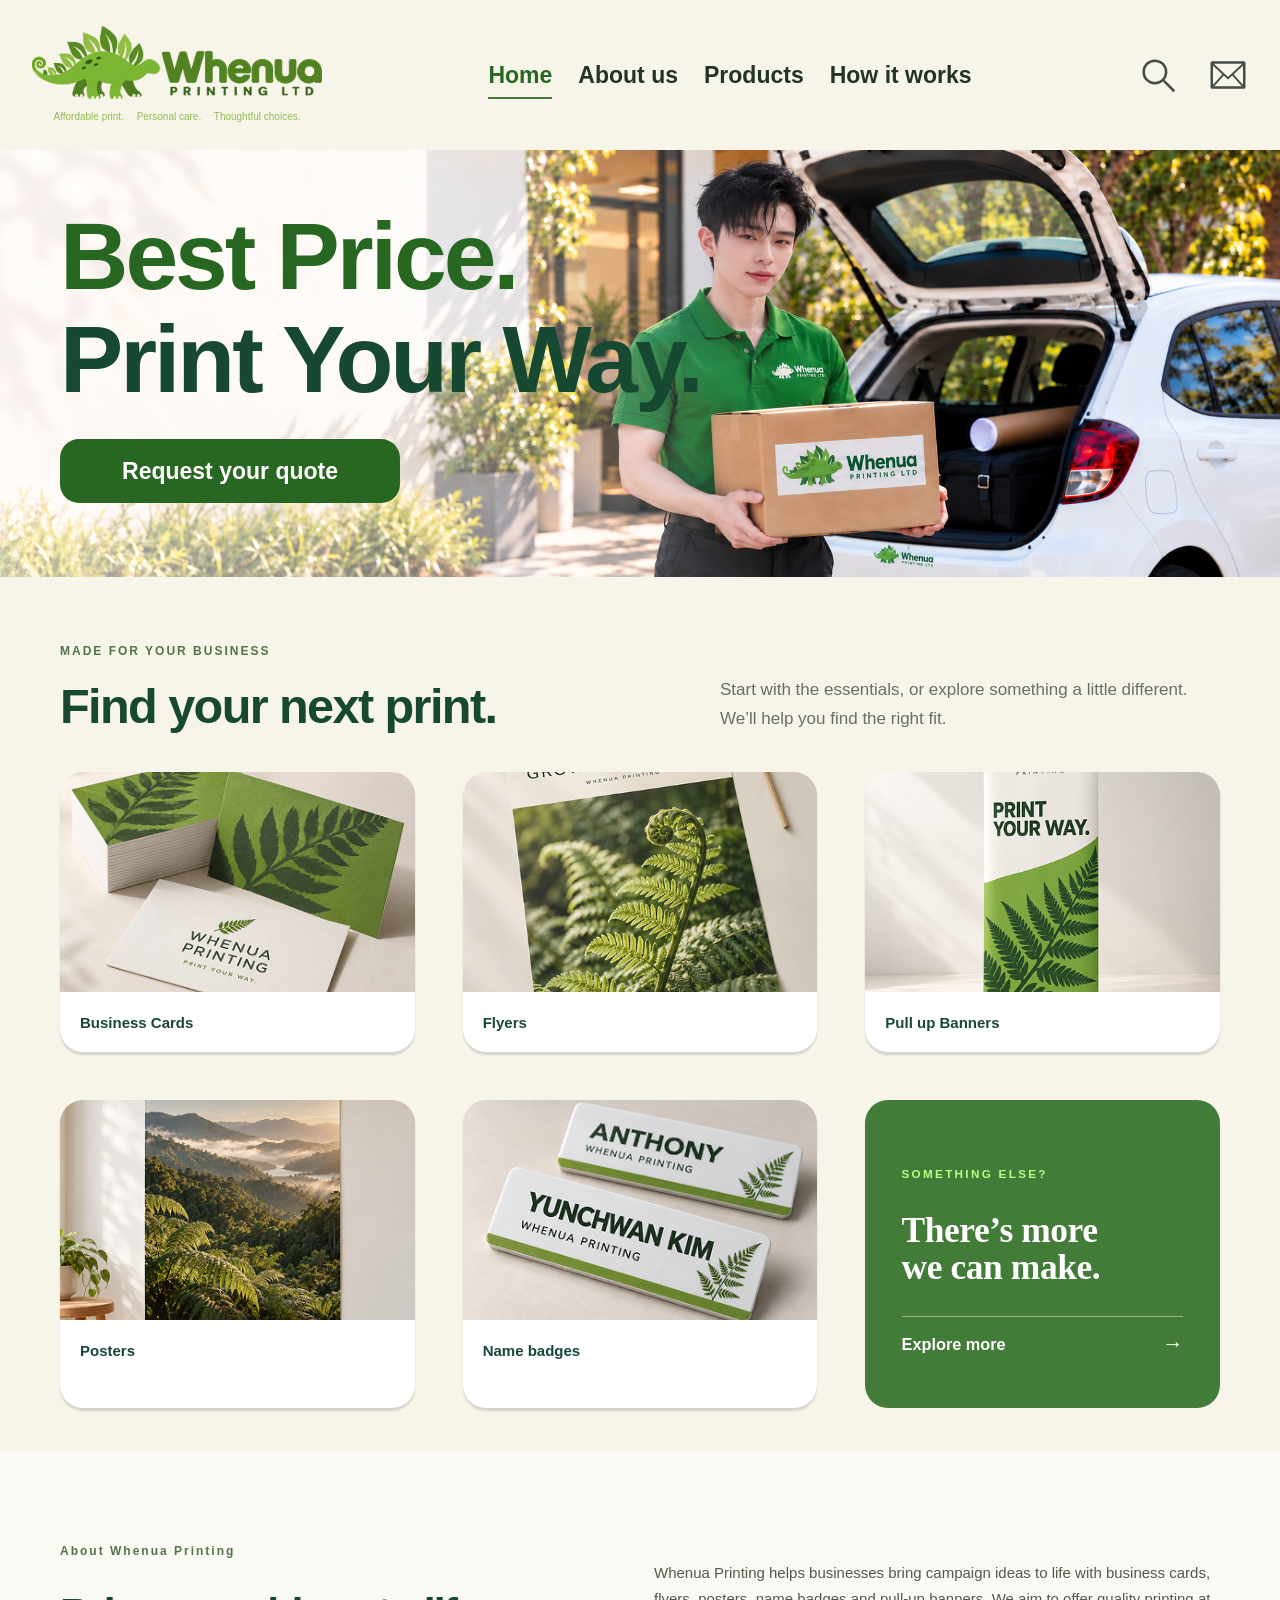
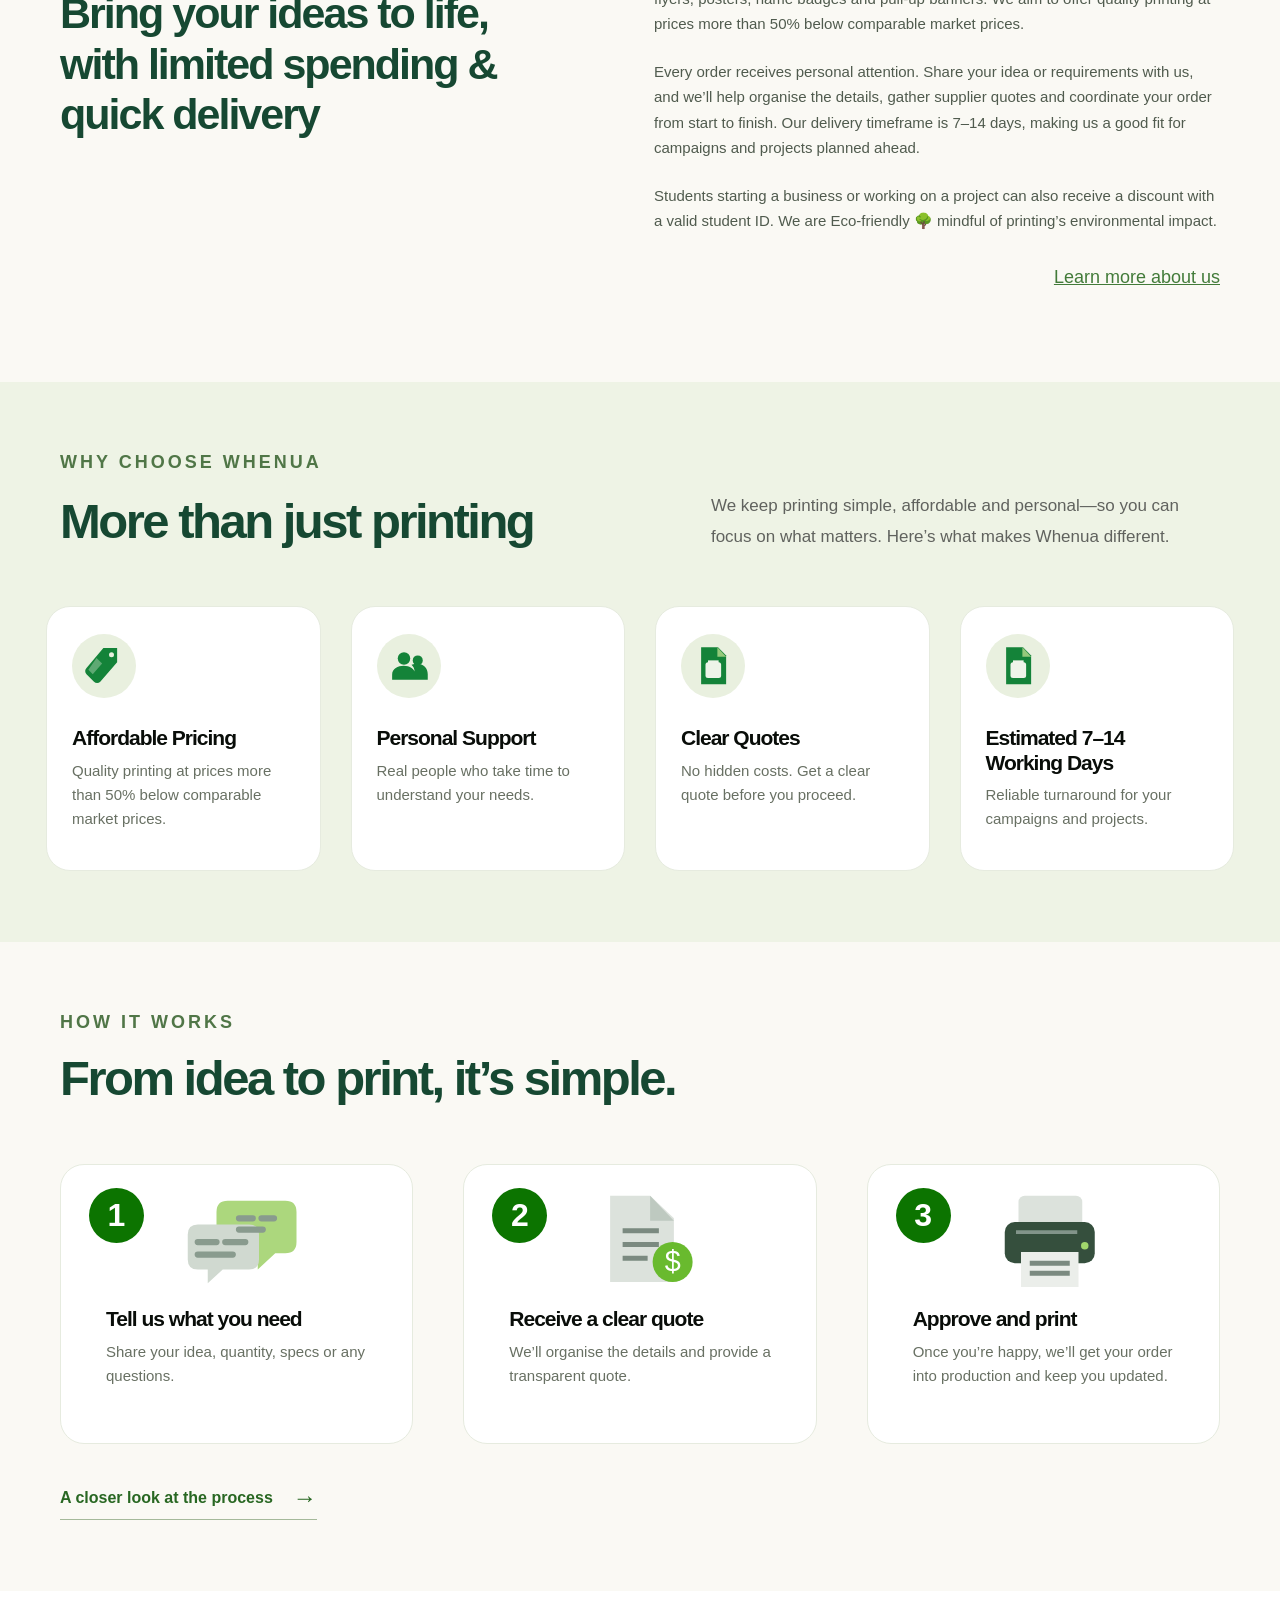
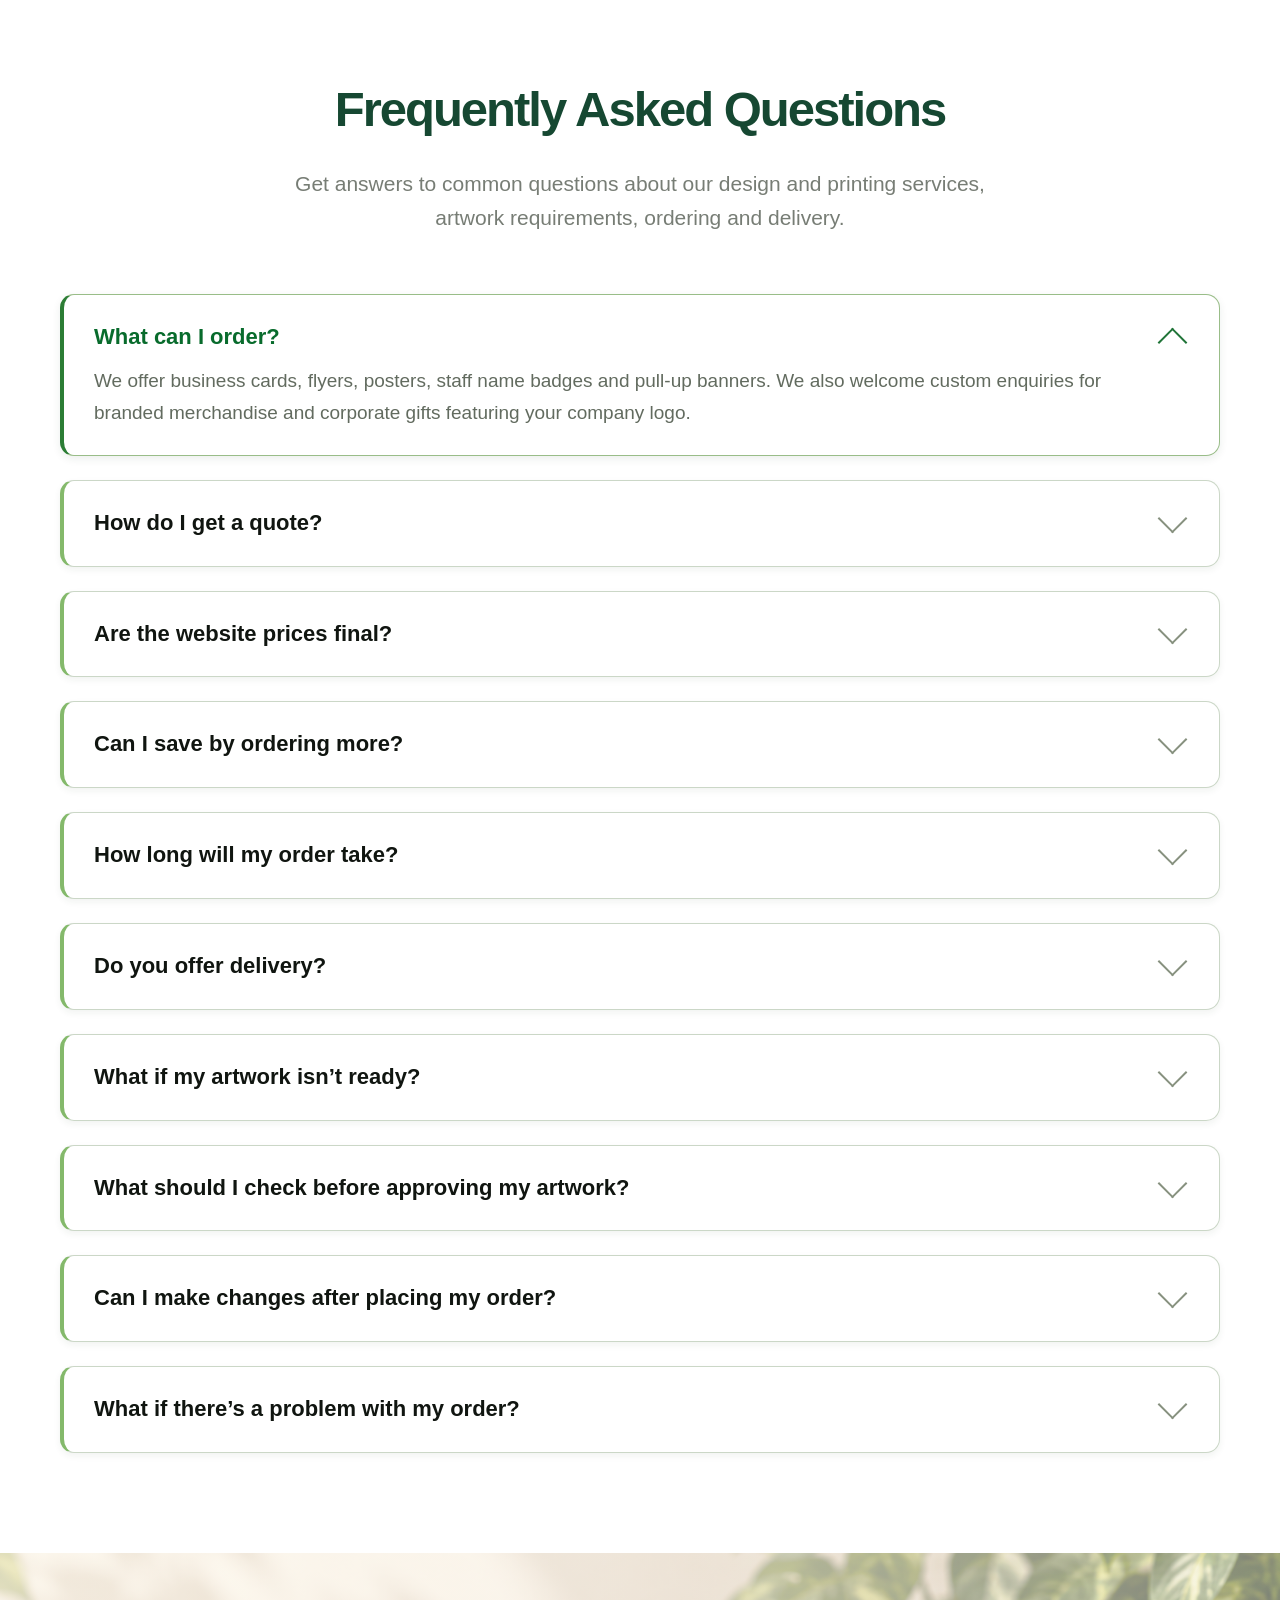
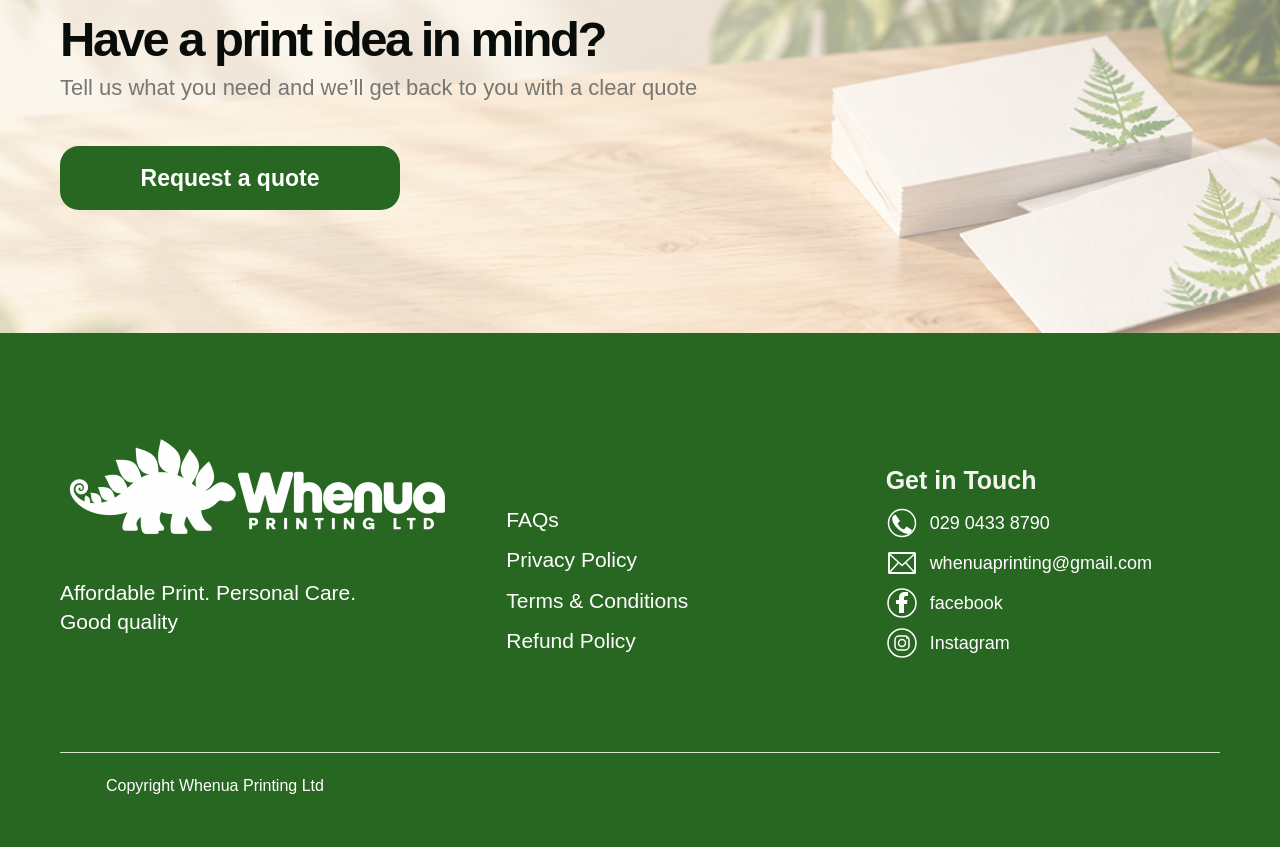
==== commit 957bbfdd: "Unify site navigation and visual rhythm with clearer collection transitions" ====
--- a/index.html
+++ b/index.html
@@ -4,16 +4,17 @@
 <meta charset="UTF-8"><meta name="viewport" content="width=device-width, initial-scale=1">
 <meta name="description" content="Affordable print. Personal care. Whenua Printing offers business cards, flyers, posters, name badges and pull-up banners with clear quotes and personal support.">
 <meta name="theme-color" content="#397333"><title>Whenua Printing — Print Your Way</title>
-<link rel="icon" type="image/png" href="assets/Image%20Logo.png"><link rel="stylesheet" href="styles/home.css?v=20261026-catalogue"><script src="scripts/home.js?v=20261026-autoreply" defer></script>
+<link rel="icon" type="image/png" href="assets/Image%20Logo.png"><link rel="stylesheet" href="styles/home.css?v=20261026-catalogue"><script src="scripts/home.js?v=20261026-flow" defer></script>
+<link rel="stylesheet" href="styles/refinements.css?v=20261026-flow">
 </head>
 <body><a class="skip-link" href="#main">Skip to content</a>
 <header class="site-header"><div class="header-inner"><a class="brand-link" href="#" aria-label="Whenua Printing home"><div class="logo-crop"><img src="assets/Comb%20Logo.png" alt="Whenua Printing Ltd" width="640" height="238"></div><div class="brand-tagline">Affordable print.　 Personal care.　 Thoughtful choices.</div></a><nav class="desktop-nav" id="siteNav" aria-label="Main navigation"><a href="#">Home</a><a href="about.html">About us</a><a href="products.html">Products</a><a href="how-it-works.html">How it works</a></nav><div class="header-actions"><button class="icon-button" id="searchButton" aria-label="Search products"><svg viewBox="0 0 64 64" aria-hidden="true" focusable="false"><circle cx="27" cy="27" r="18" fill="none" stroke="currentColor" stroke-width="4"/><path d="m41 41 17 17" fill="none" stroke="currentColor" stroke-width="4"/></svg></button><a class="icon-button" href="quote.html" aria-label="Request a quote"><svg viewBox="0 0 64 64" aria-hidden="true" focusable="false"><rect x="6" y="12" width="52" height="40" rx="1" fill="none" stroke="currentColor" stroke-width="4"/><path d="m7 14 25 23 25-23M7 51l18-20m32 20L39 31" fill="none" stroke="currentColor" stroke-width="3"/></svg></a><button class="icon-button menu-toggle" id="menuToggle" aria-label="Open navigation" aria-controls="siteNav" aria-expanded="false"><svg viewBox="0 0 64 64" aria-hidden="true" focusable="false"><path d="M9 15h46M9 32h46M9 49h46" fill="none" stroke="currentColor" stroke-width="4"/></svg></button></div></div></header>
 <main id="main">
 <section class="hero" aria-labelledby="heroTitle"><img class="hero-photo" src="assets/hero.jpg" alt="Whenua Printing team member holding a printed box beside a delivery car" width="2100" height="749" fetchpriority="high"><div class="hero-content"><h1 id="heroTitle"><span>Best Price.</span><br>Print Your Way.</h1><button type="button" class="button quote-open" aria-haspopup="dialog" aria-controls="quoteDialog">Request your quote</button></div></section>
-<section class="products-section" id="products" aria-label="Our printing products"><div class="container product-grid"><a class="product-card" href="business-cards.html" data-product-link="Business Cards"><img class="product-photo" src="assets/business-cards.jpg" alt="Business Cards printed by Whenua Printing" width="488" height="303" loading="lazy"><div class="product-caption"><span>Business Cards</span><span class="round-arrow" aria-hidden="true"><svg viewBox="0 0 32 32" fill="none"><path d="M7 16h18M17 8l8 8-8 8" stroke="currentColor" stroke-width="3.5" stroke-linecap="round" stroke-linejoin="miter"/></svg></span></div></a><a class="product-card" href="flyers.html" data-product-link="Flyers"><img class="product-photo" src="assets/flyers.jpg" alt="Flyers printed by Whenua Printing" width="488" height="303" loading="lazy"><div class="product-caption"><span>Flyers</span><span class="round-arrow" aria-hidden="true"><svg viewBox="0 0 32 32" fill="none"><path d="M7 16h18M17 8l8 8-8 8" stroke="currentColor" stroke-width="3.5" stroke-linecap="round" stroke-linejoin="miter"/></svg></span></div></a><a class="product-card" href="pull-up-banners.html" data-product-link="Pull up Banners"><img class="product-photo" src="assets/pull-up-banners.jpg" alt="Pull up Banners printed by Whenua Printing" width="488" height="303" loading="lazy"><div class="product-caption"><span>Pull up Banners</span><span class="round-arrow" aria-hidden="true"><svg viewBox="0 0 32 32" fill="none"><path d="M7 16h18M17 8l8 8-8 8" stroke="currentColor" stroke-width="3.5" stroke-linecap="round" stroke-linejoin="miter"/></svg></span></div></a><a class="product-card" href="posters.html" data-product-link="Posters"><img class="product-photo" src="assets/posters.jpg" alt="Posters printed by Whenua Printing" width="488" height="303" loading="lazy"><div class="product-caption"><span>Posters</span><span class="round-arrow" aria-hidden="true"><svg viewBox="0 0 32 32" fill="none"><path d="M7 16h18M17 8l8 8-8 8" stroke="currentColor" stroke-width="3.5" stroke-linecap="round" stroke-linejoin="miter"/></svg></span></div></a><a class="product-card" href="name-badges.html" data-product-link="Name badges"><img class="product-photo" src="assets/name-badges.jpg" alt="Name badges printed by Whenua Printing" width="488" height="303" loading="lazy"><div class="product-caption"><span>Name badges</span><span class="round-arrow" aria-hidden="true"><svg viewBox="0 0 32 32" fill="none"><path d="M7 16h18M17 8l8 8-8 8" stroke="currentColor" stroke-width="3.5" stroke-linecap="round" stroke-linejoin="miter"/></svg></span></div></a><a class="home-explore-card" href="products.html#something-else" aria-label="Explore more custom product ideas"><div class="home-explore-inner"><p class="home-explore-eyebrow">SOMETHING ELSE?</p><h2>There’s more<br>we can make.</h2><span class="home-explore-action">Explore more <span aria-hidden="true">→</span></span></div></a></div></section>
+<section class="products-section" id="products" aria-label="Our printing products"><div class="container section-introduction"><div><p class="eyebrow">MADE FOR YOUR BUSINESS</p><h2>Find your next print.</h2></div><p>Start with the essentials, or explore something a little different. We’ll help you find the right fit.</p></div><div class="container product-grid"><a class="product-card" href="business-cards.html" data-product-link="Business Cards"><img class="product-photo" src="assets/business-cards.jpg" alt="Business Cards printed by Whenua Printing" width="488" height="303" loading="lazy"><div class="product-caption"><span>Business Cards</span><span class="round-arrow" aria-hidden="true"><svg viewBox="0 0 32 32" fill="none"><path d="M7 16h18M17 8l8 8-8 8" stroke="currentColor" stroke-width="3.5" stroke-linecap="round" stroke-linejoin="miter"/></svg></span></div></a><a class="product-card" href="flyers.html" data-product-link="Flyers"><img class="product-photo" src="assets/flyers.jpg" alt="Flyers printed by Whenua Printing" width="488" height="303" loading="lazy"><div class="product-caption"><span>Flyers</span><span class="round-arrow" aria-hidden="true"><svg viewBox="0 0 32 32" fill="none"><path d="M7 16h18M17 8l8 8-8 8" stroke="currentColor" stroke-width="3.5" stroke-linecap="round" stroke-linejoin="miter"/></svg></span></div></a><a class="product-card" href="pull-up-banners.html" data-product-link="Pull up Banners"><img class="product-photo" src="assets/pull-up-banners.jpg" alt="Pull up Banners printed by Whenua Printing" width="488" height="303" loading="lazy"><div class="product-caption"><span>Pull up Banners</span><span class="round-arrow" aria-hidden="true"><svg viewBox="0 0 32 32" fill="none"><path d="M7 16h18M17 8l8 8-8 8" stroke="currentColor" stroke-width="3.5" stroke-linecap="round" stroke-linejoin="miter"/></svg></span></div></a><a class="product-card" href="posters.html" data-product-link="Posters"><img class="product-photo" src="assets/posters.jpg" alt="Posters printed by Whenua Printing" width="488" height="303" loading="lazy"><div class="product-caption"><span>Posters</span><span class="round-arrow" aria-hidden="true"><svg viewBox="0 0 32 32" fill="none"><path d="M7 16h18M17 8l8 8-8 8" stroke="currentColor" stroke-width="3.5" stroke-linecap="round" stroke-linejoin="miter"/></svg></span></div></a><a class="product-card" href="name-badges.html" data-product-link="Name badges"><img class="product-photo" src="assets/name-badges.jpg" alt="Name badges printed by Whenua Printing" width="488" height="303" loading="lazy"><div class="product-caption"><span>Name badges</span><span class="round-arrow" aria-hidden="true"><svg viewBox="0 0 32 32" fill="none"><path d="M7 16h18M17 8l8 8-8 8" stroke="currentColor" stroke-width="3.5" stroke-linecap="round" stroke-linejoin="miter"/></svg></span></div></a><a class="home-explore-card" href="products.html#something-else" aria-label="Explore more custom product ideas"><div class="home-explore-inner"><p class="home-explore-eyebrow">SOMETHING ELSE?</p><h2>There’s more<br>we can make.</h2><span class="home-explore-action">Explore more <span aria-hidden="true">→</span></span></div></a></div></section>
 <section class="about-section" id="about" aria-labelledby="aboutTitle"><div class="about-inner"><div><p class="about-eyebrow">About Whenua Printing</p><h2 class="about-heading" id="aboutTitle">Bring your ideas to life,<br>with limited spending &amp;<br>quick delivery</h2></div><div class="about-copy"><p>Whenua Printing helps businesses bring campaign ideas to life with business cards, flyers, posters, name badges and pull-up banners. We aim to offer quality printing at prices more than 50% below comparable market prices.</p><p>Every order receives personal attention. Share your idea or requirements with us, and we’ll help organise the details, gather supplier quotes and coordinate your order from start to finish. Our delivery timeframe is 7–14 days, making us a good fit for campaigns and projects planned ahead.</p><p>Students starting a business or working on a project can also receive a discount with a valid student ID. We are Eco-friendly 🌳 mindful of printing’s environmental impact.</p><a class="text-link" href="about.html">Learn more about us</a></div></div></section>
 <section class="why-section" id="why" aria-labelledby="whyTitle"><div class="container"><p class="eyebrow">WHY CHOOSE WHENUA</p><div class="why-heading-row"><h2 id="whyTitle">More than just printing</h2><p>We keep printing simple, affordable and personal—so you can focus on what matters. Here’s what makes Whenua different.</p></div><div class="features"><article class="feature"><div class="feature-icon"><svg viewBox="0 0 64 64" aria-hidden="true" focusable="false"><path d="M31 3h22v23L26 57a7 7 0 0 1-10 0L4 45a7 7 0 0 1 0-10Z" fill="currentColor"/><circle cx="44" cy="14" r="4" fill="#e9f0df"/><path d="m20 19 9 9-15 17-7-7Z" fill="#e9f0df" opacity=".35"/></svg></div><h3>Affordable Pricing</h3><p>Quality printing at prices more than 50% below comparable market prices.</p></article><article class="feature"><div class="feature-icon"><svg viewBox="0 0 64 64" aria-hidden="true" focusable="false"><circle cx="24" cy="20" r="10" fill="currentColor"/><circle cx="46" cy="23" r="8" fill="currentColor"/><path d="M5 54v-8c0-19 37-19 37 0v8Zm36 0V42c0-6-2-9-5-12 16-5 26 4 26 15v9Z" fill="currentColor"/></svg></div><h3>Personal Support</h3><p>Real people who take time to understand your needs.</p></article><article class="feature"><div class="feature-icon"><svg viewBox="0 0 64 64" aria-hidden="true" focusable="false"><path d="M13 2h27l13 13v46H13Z" fill="currentColor"/><path d="M39 2v15h14" fill="#95c97b"/><rect x="20" y="26" width="25" height="25" rx="4" fill="#eef4e9"/><path d="M24 23h17v9H24Z" fill="#eef4e9"/></svg></div><h3>Clear Quotes</h3><p>No hidden costs. Get a clear quote before you proceed.</p></article><article class="feature"><div class="feature-icon"><svg viewBox="0 0 64 64" aria-hidden="true" focusable="false"><path d="M13 2h27l13 13v46H13Z" fill="currentColor"/><path d="M39 2v15h14" fill="#95c97b"/><rect x="20" y="26" width="25" height="25" rx="4" fill="#eef4e9"/><path d="M24 23h17v9H24Z" fill="#eef4e9"/></svg></div><h3>Estimated 7–14<br>Working Days</h3><p>Reliable turnaround for your campaigns and projects.</p></article></div></div></section>
-<section class="how-section" id="how" aria-labelledby="howTitle"><div class="container"><p class="eyebrow">HOW IT WORKS</p><h2 id="howTitle">From idea to print, it’s simple.</h2><div class="steps"><article class="step"><span class="step-number">1</span><div class="step-art"><svg viewBox="-8 0 100 80" aria-hidden="true" focusable="false"><path d="M29 7h46q9 0 9 9v24q0 9-9 9h-8L53 62V49H29q-9 0-9-9V16q0-9 9-9" fill="#acd77d"/><path d="M5 26h41q8 0 8 8v20q0 8-8 8H25L13 73V62H5q-8 0-8-8V34q0-8 8-8" fill="#d0d9d0"/><path d="M5 40h15m7 0h16M5 50h28m5-29h11m7 0h10m-28 9h19" stroke="#899b8e" stroke-width="5" stroke-linecap="round"/></svg></div><h3>Tell us what you need</h3><p>Share your idea, quantity, specs or any questions.</p></article><article class="step"><span class="step-number">2</span><div class="step-art"><svg viewBox="0 0 95 80" aria-hidden="true" focusable="false"><path d="M18 3h32l19 18v51H18Z" fill="#dce2dc"/><path d="M50 3v20h19" fill="#bec9c0"/><path d="M28 31h29M28 42h29M28 53h20" stroke="#7b8a80" stroke-width="4"/><circle cx="68" cy="56" r="16" fill="#69ba2e"/><text x="68" y="63" fill="white" text-anchor="middle" font-size="23" font-family="Arial">$</text></svg></div><h3>Receive a clear quote</h3><p>We’ll organise the details and provide a transparent quote.</p></article><article class="step"><span class="step-number">3</span><div class="step-art"><svg viewBox="0 0 100 80" aria-hidden="true" focusable="false"><rect x="24" y="3" width="51" height="26" rx="5" fill="#dce2dc"/><rect x="13" y="24" width="72" height="33" rx="8" fill="#354f3d"/><path d="M22 32h49" stroke="#82948a" stroke-width="3"/><circle cx="77" cy="43" r="3" fill="#a1d66c"/><path d="M26 48h46v28H26Z" fill="#ebeeea"/><path d="M33 57h32m-32 8h32" stroke="#7b8a80" stroke-width="4"/></svg></div><h3>Approve and print</h3><p>Once you’re happy, we’ll get your order into production and keep you updated.</p></article></div></div></section>
+<section class="how-section" id="how" aria-labelledby="howTitle"><div class="container"><p class="eyebrow">HOW IT WORKS</p><h2 id="howTitle">From idea to print, it’s simple.</h2><div class="steps"><article class="step"><span class="step-number">1</span><div class="step-art"><svg viewBox="-8 0 100 80" aria-hidden="true" focusable="false"><path d="M29 7h46q9 0 9 9v24q0 9-9 9h-8L53 62V49H29q-9 0-9-9V16q0-9 9-9" fill="#acd77d"/><path d="M5 26h41q8 0 8 8v20q0 8-8 8H25L13 73V62H5q-8 0-8-8V34q0-8 8-8" fill="#d0d9d0"/><path d="M5 40h15m7 0h16M5 50h28m5-29h11m7 0h10m-28 9h19" stroke="#899b8e" stroke-width="5" stroke-linecap="round"/></svg></div><h3>Tell us what you need</h3><p>Share your idea, quantity, specs or any questions.</p></article><article class="step"><span class="step-number">2</span><div class="step-art"><svg viewBox="0 0 95 80" aria-hidden="true" focusable="false"><path d="M18 3h32l19 18v51H18Z" fill="#dce2dc"/><path d="M50 3v20h19" fill="#bec9c0"/><path d="M28 31h29M28 42h29M28 53h20" stroke="#7b8a80" stroke-width="4"/><circle cx="68" cy="56" r="16" fill="#69ba2e"/><text x="68" y="63" fill="white" text-anchor="middle" font-size="23" font-family="Arial">$</text></svg></div><h3>Receive a clear quote</h3><p>We’ll organise the details and provide a transparent quote.</p></article><article class="step"><span class="step-number">3</span><div class="step-art"><svg viewBox="0 0 100 80" aria-hidden="true" focusable="false"><rect x="24" y="3" width="51" height="26" rx="5" fill="#dce2dc"/><rect x="13" y="24" width="72" height="33" rx="8" fill="#354f3d"/><path d="M22 32h49" stroke="#82948a" stroke-width="3"/><circle cx="77" cy="43" r="3" fill="#a1d66c"/><path d="M26 48h46v28H26Z" fill="#ebeeea"/><path d="M33 57h32m-32 8h32" stroke="#7b8a80" stroke-width="4"/></svg></div><h3>Approve and print</h3><p>Once you’re happy, we’ll get your order into production and keep you updated.</p></article></div><a class="journey-link" href="how-it-works.html">A closer look at the process <span aria-hidden="true">→</span></a></div></section>
 <section class="faq-section" id="faqs" aria-labelledby="faqTitle"><div class="faq-container"><header class="faq-heading"><h2 id="faqTitle">Frequently Asked Questions</h2><p>Get answers to common questions about our design and printing services,<br class="faq-desktop-break"> artwork requirements, ordering and delivery.</p></header><div class="faq-list"><details class="faq-item" name="printing-faq" open><summary><span>What can I order?</span></summary><div class="faq-answer"><p>We offer business cards, flyers, posters, staff name badges and pull-up banners. We also welcome custom enquiries for branded merchandise and corporate gifts featuring your company logo.</p></div></details>
 <details class="faq-item" name="printing-faq"><summary><span>How do I get a quote?</span></summary><div class="faq-answer"><p>Tell us the product, size, quantity, delivery postcode and date you need your order. Include your artwork if you have it ready. You can enquire through our website or by email, and we’ll help confirm the details.</p></div></details>
 <details class="faq-item" name="printing-faq"><summary><span>Are the website prices final?</span></summary><div class="faq-answer"><p>Our website prices are for reference only. Your final quote depends on your specifications, quantity and delivery requirements. All prices are in NZD, and your quote will clearly show any applicable GST and delivery charges before you confirm your order.</p></div></details>
--- a/styles/refinements.css
+++ b/styles/refinements.css
@@ -0,0 +1,33 @@
+/* Shared finishing layer: the same navigation, colour and rhythm on every page. */
+:root{--green:#286722;--forest:#164832;--muted:#687063;--soft:#eef3e5}
+.desktop-nav>a{position:relative;color:#223426;transition:color .18s ease;text-decoration:none!important}
+.desktop-nav>a::after{content:'';position:absolute;left:0;right:0;bottom:-10px;height:2px;background:#437b39;transform:scaleX(0);transform-origin:left;transition:transform .18s ease}
+.desktop-nav>a:hover,.desktop-nav>a[aria-current]{color:#286722}
+.desktop-nav>a:hover::after,.desktop-nav>a[aria-current]::after{transform:scaleX(1)}
+.icon-button{transition:color .18s ease,background .18s ease;border-radius:8px}
+.icon-button:hover{color:#286722;background:#2867220a}
+.button{background:#286722;transition:background .18s ease,box-shadow .18s ease}
+.button:hover{background:#1d511a;box-shadow:0 4px 14px #16483218}
+.section-introduction{display:grid;grid-template-columns:1.2fr 1fr;gap:60px;align-items:end;margin-bottom:38px}
+.section-introduction .eyebrow,.about-eyebrow{font-size:12px;line-height:1.6;letter-spacing:2px;font-weight:700;color:#507647}
+.section-introduction h2{font-size:clamp(32px,3.8vw,54px);color:#164832;letter-spacing:-1.6px}
+.section-introduction>p{font-size:17px;line-height:1.7;color:#687063;max-width:470px;margin:0}
+.about-section{padding-block:clamp(60px,7vw,110px)}
+.about-copy{line-height:1.7;color:#505b4e}
+.about-heading,.why-heading-row h2,.how-section h2,.faq-heading h2{color:#164832}
+.why-section,.how-section{padding-block:clamp(48px,5.5vw,80px)}
+.about-inner{width:calc(100% - 180px);max-width:1440px}
+.eyebrow{color:#507647}
+.feature,.step{border:1px solid #e6ebdf;border-radius:24px}
+.feature p,.step p{line-height:1.6}
+.journey-link{display:flex;align-items:center;justify-content:space-between;gap:20px;width:fit-content;min-height:44px;margin-top:32px;border-bottom:1px solid #a5b99a;color:#286722;font-size:16px;font-weight:700}
+.journey-link span{font-size:24px;transition:transform .18s ease}
+.journey-link:hover span{transform:translateX(4px)}
+.collection-jump{display:flex;flex-wrap:wrap;gap:12px;margin-bottom:32px}
+.collection-jump a{display:flex;gap:24px;align-items:center;border:1px solid #cad8c0;border-radius:30px;padding:13px 20px;color:#315c2e;background:#f9faf4;font-size:14px;font-weight:700;transition:background .18s ease}
+.collection-jump a:hover{background:#e8efdd}
+#print-essentials{scroll-margin-top:28px}
+@media(max-width:1300px){.about-inner{width:calc(100% - 120px)}}
+@media(max-width:1024px){.about-inner{width:calc(100% - 80px)}.section-introduction{gap:32px}.section-introduction>p{font-size:15px}}
+@media(max-width:760px){.about-inner{width:calc(100% - 48px)}.section-introduction{grid-template-columns:1fr;gap:16px;margin-bottom:28px}.section-introduction>p{max-width:none;font-size:16px}.desktop-nav>a::after{display:none}.desktop-nav>a[aria-current]{background:#e9f0df;border-radius:8px}.collection-jump{gap:10px}.collection-jump a{font-size:13px;padding:12px 16px}.journey-link{font-size:15px}}
+@media(prefers-reduced-motion:reduce){html{scroll-behavior:auto}*,*::before,*::after{transition:none!important;animation:none!important}}
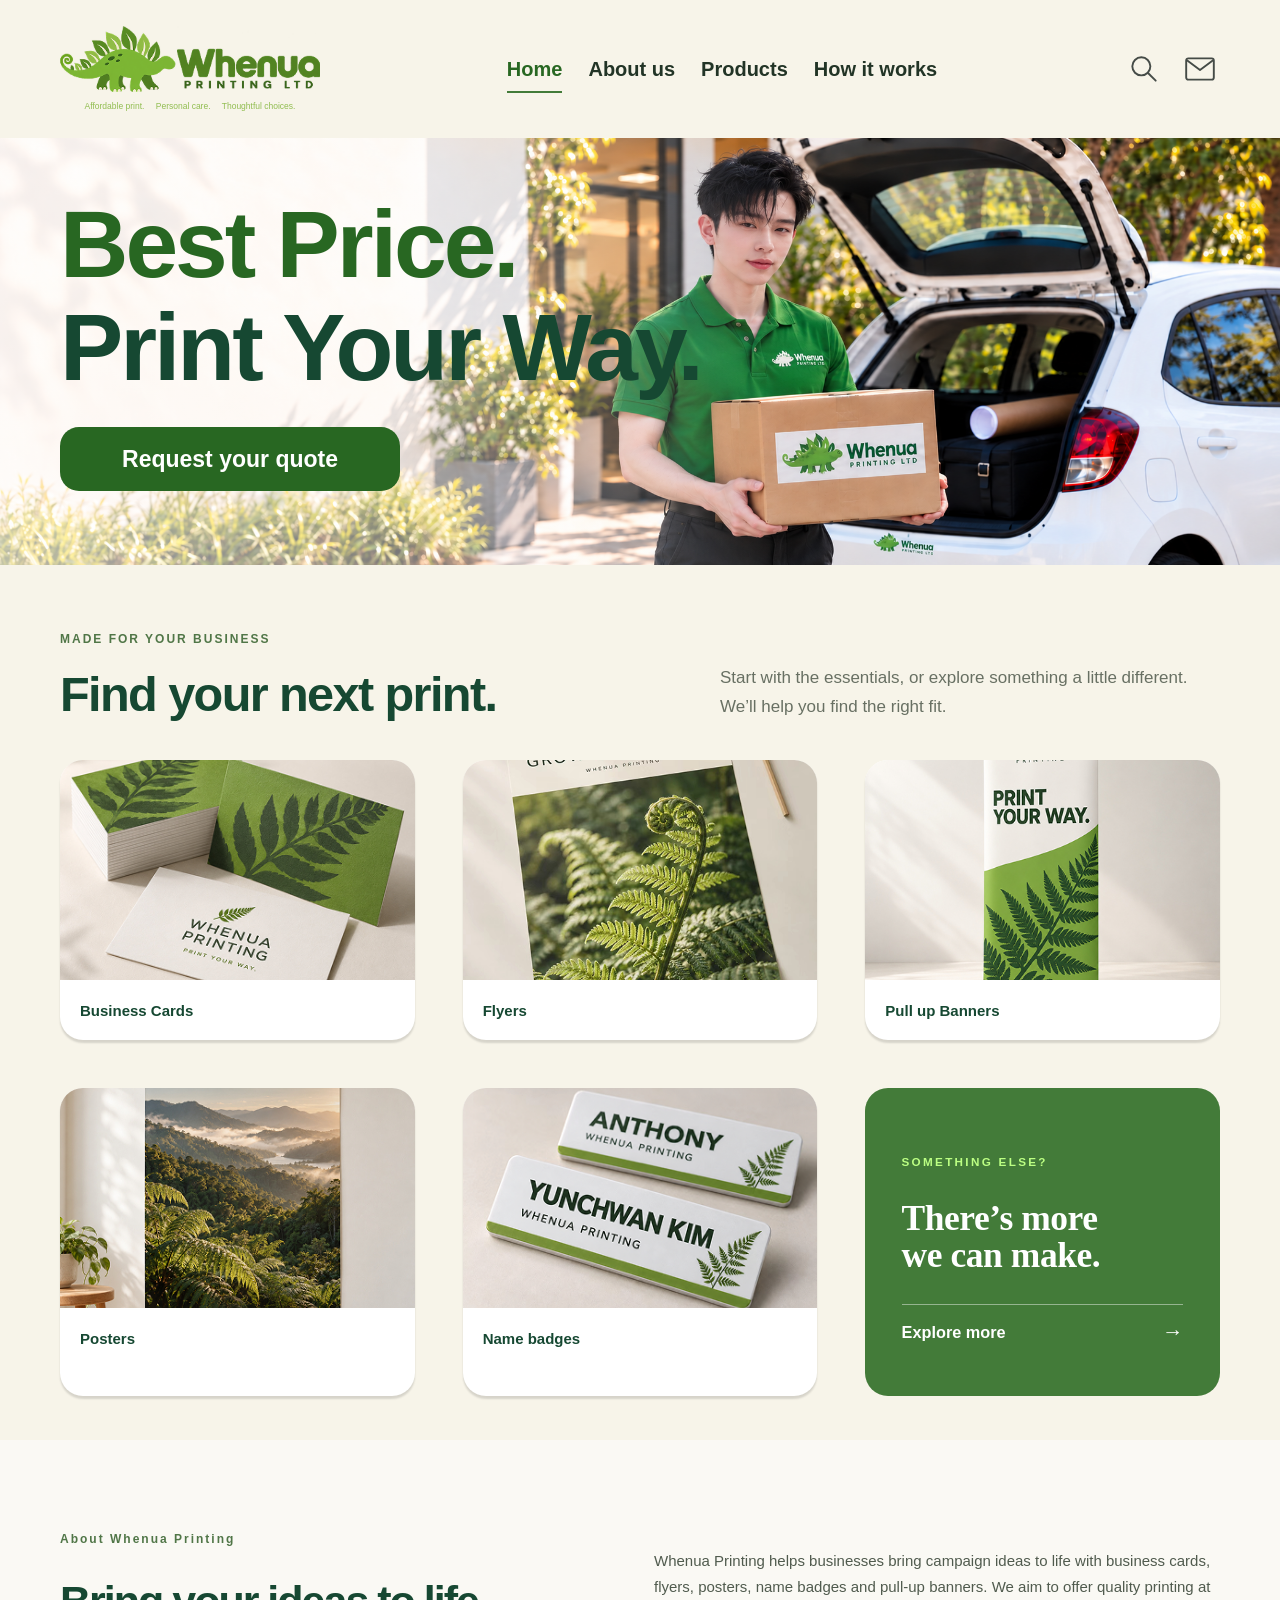
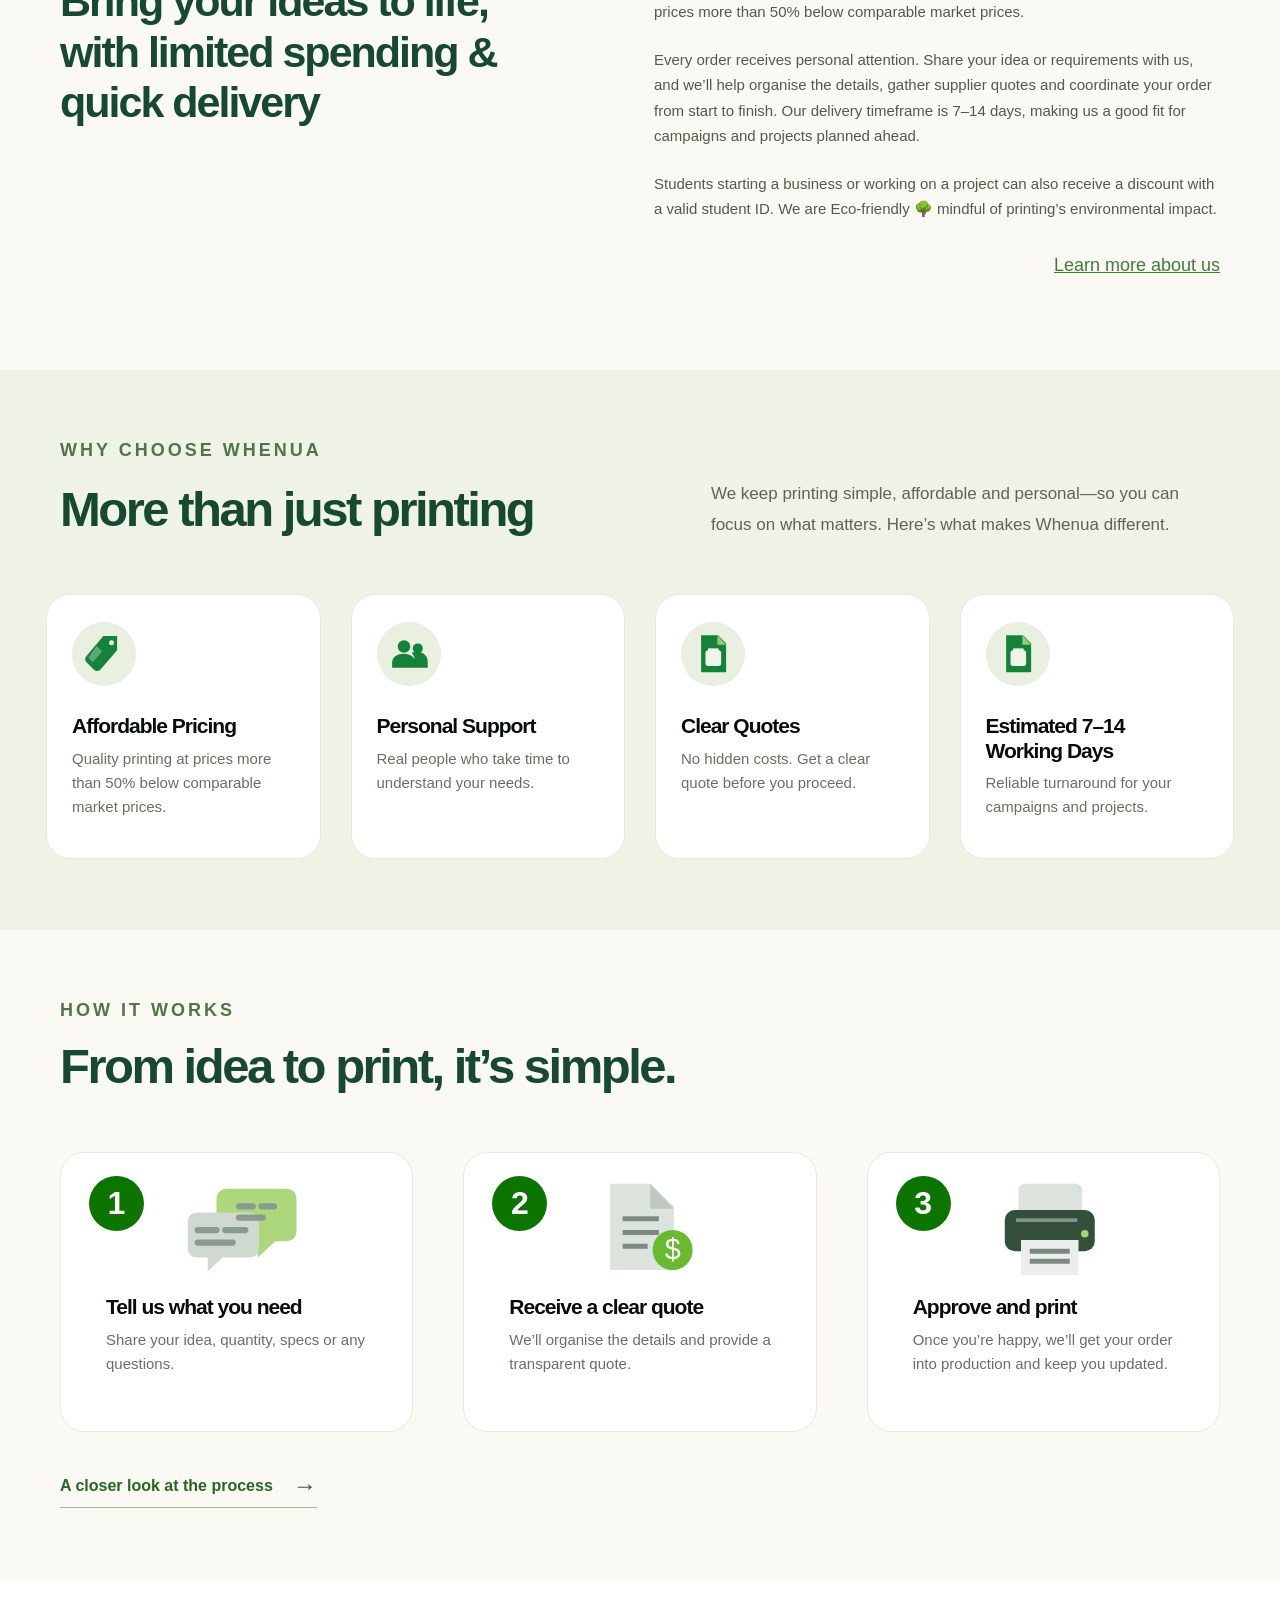
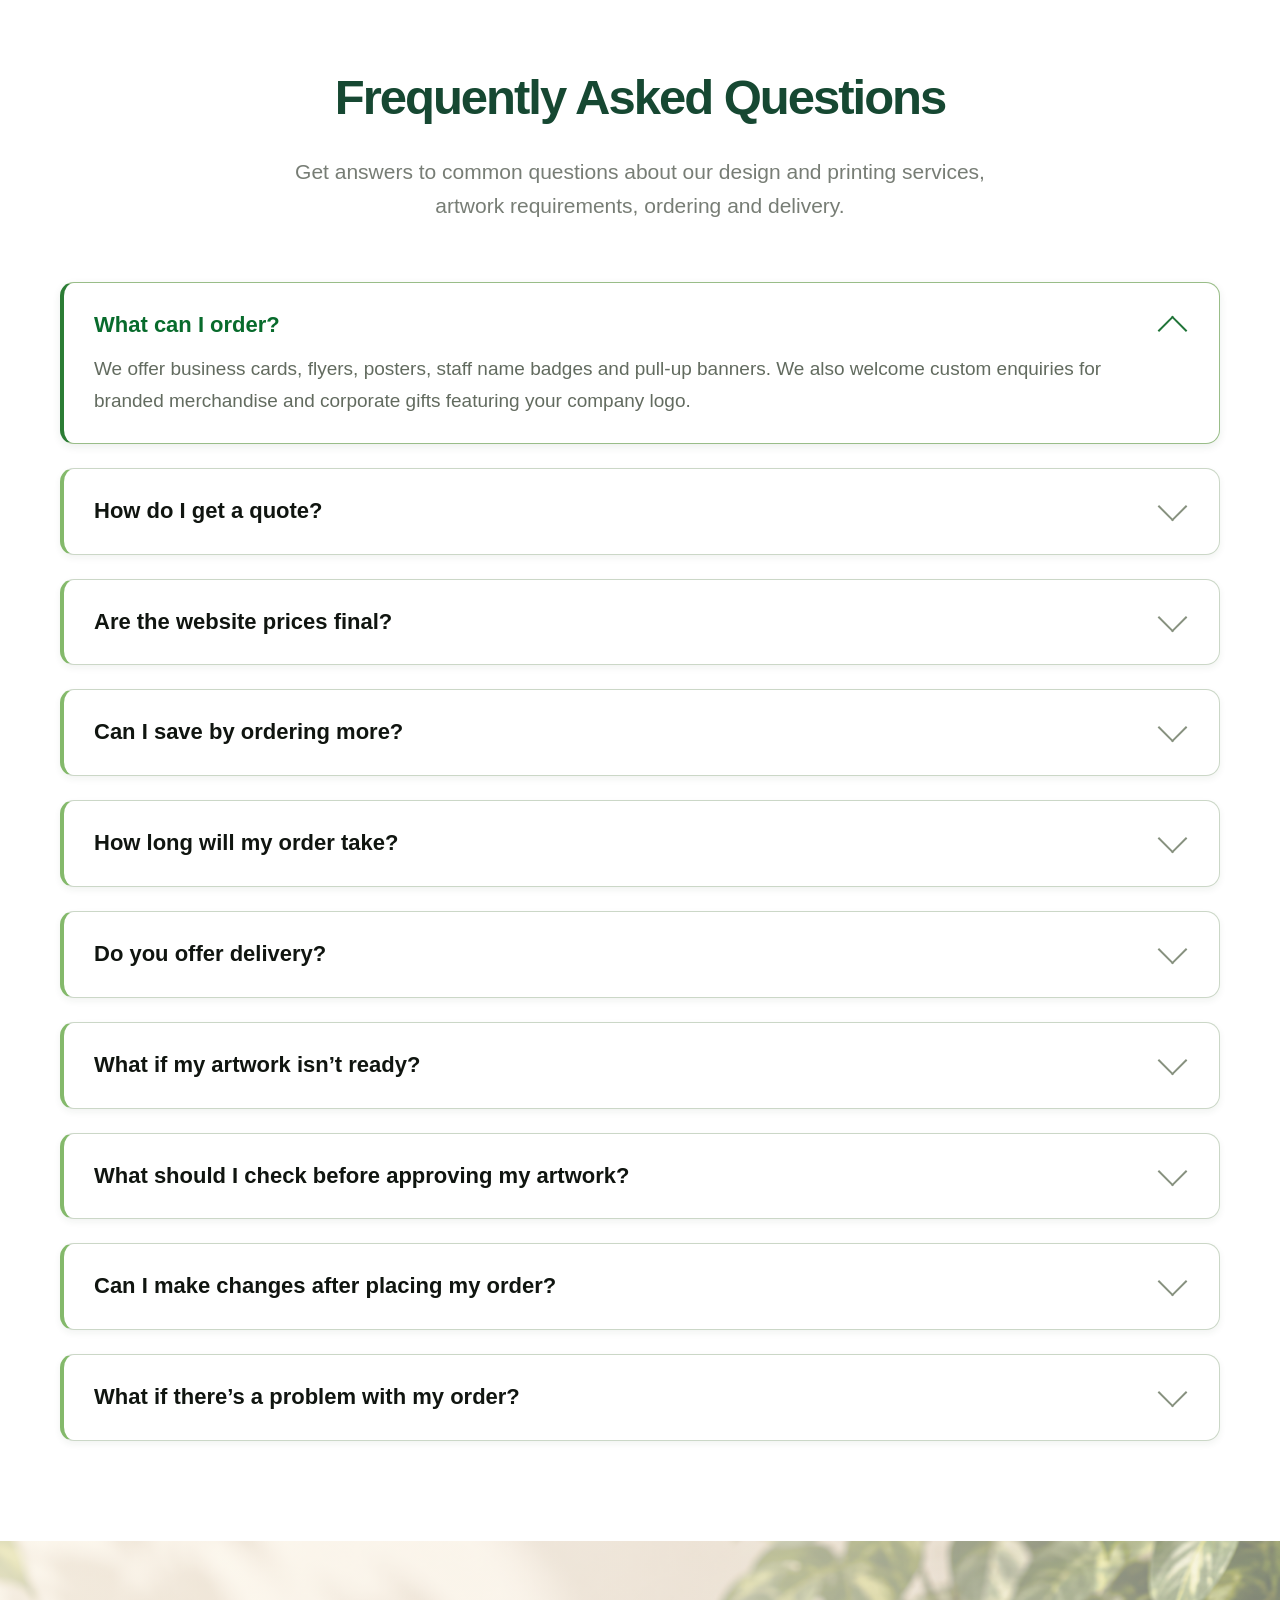
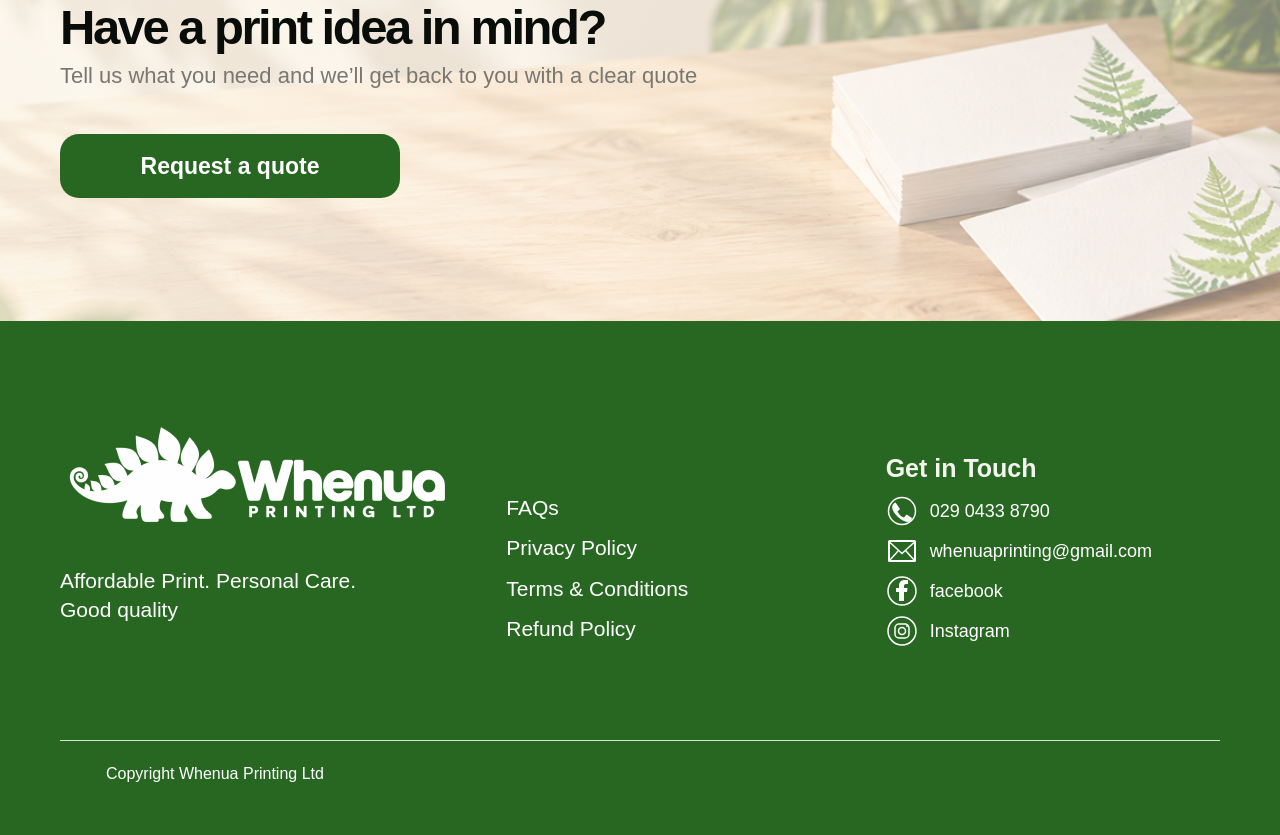
==== commit b148b1ef: "Balance header sizing and spacing with consistent icons and mobile search" ====
--- a/index.html
+++ b/index.html
@@ -4,11 +4,11 @@
 <meta charset="UTF-8"><meta name="viewport" content="width=device-width, initial-scale=1">
 <meta name="description" content="Affordable print. Personal care. Whenua Printing offers business cards, flyers, posters, name badges and pull-up banners with clear quotes and personal support.">
 <meta name="theme-color" content="#397333"><title>Whenua Printing — Print Your Way</title>
-<link rel="icon" type="image/png" href="assets/Image%20Logo.png"><link rel="stylesheet" href="styles/home.css?v=20261026-catalogue"><script src="scripts/home.js?v=20261026-flow" defer></script>
-<link rel="stylesheet" href="styles/refinements.css?v=20261026-flow">
+<link rel="icon" type="image/png" href="assets/Image%20Logo.png"><link rel="stylesheet" href="styles/home.css?v=20261026-catalogue"><script src="scripts/home.js?v=20261026-header" defer></script>
+<link rel="stylesheet" href="styles/refinements.css?v=20261026-header">
 </head>
 <body><a class="skip-link" href="#main">Skip to content</a>
-<header class="site-header"><div class="header-inner"><a class="brand-link" href="#" aria-label="Whenua Printing home"><div class="logo-crop"><img src="assets/Comb%20Logo.png" alt="Whenua Printing Ltd" width="640" height="238"></div><div class="brand-tagline">Affordable print.　 Personal care.　 Thoughtful choices.</div></a><nav class="desktop-nav" id="siteNav" aria-label="Main navigation"><a href="#">Home</a><a href="about.html">About us</a><a href="products.html">Products</a><a href="how-it-works.html">How it works</a></nav><div class="header-actions"><button class="icon-button" id="searchButton" aria-label="Search products"><svg viewBox="0 0 64 64" aria-hidden="true" focusable="false"><circle cx="27" cy="27" r="18" fill="none" stroke="currentColor" stroke-width="4"/><path d="m41 41 17 17" fill="none" stroke="currentColor" stroke-width="4"/></svg></button><a class="icon-button" href="quote.html" aria-label="Request a quote"><svg viewBox="0 0 64 64" aria-hidden="true" focusable="false"><rect x="6" y="12" width="52" height="40" rx="1" fill="none" stroke="currentColor" stroke-width="4"/><path d="m7 14 25 23 25-23M7 51l18-20m32 20L39 31" fill="none" stroke="currentColor" stroke-width="3"/></svg></a><button class="icon-button menu-toggle" id="menuToggle" aria-label="Open navigation" aria-controls="siteNav" aria-expanded="false"><svg viewBox="0 0 64 64" aria-hidden="true" focusable="false"><path d="M9 15h46M9 32h46M9 49h46" fill="none" stroke="currentColor" stroke-width="4"/></svg></button></div></div></header>
+<header class="site-header"><div class="header-inner"><a class="brand-link" href="#" aria-label="Whenua Printing home"><div class="logo-crop"><img src="assets/Comb%20Logo.png" alt="Whenua Printing Ltd" width="640" height="238"></div><div class="brand-tagline">Affordable print.　 Personal care.　 Thoughtful choices.</div></a><nav class="desktop-nav" id="siteNav" aria-label="Main navigation"><a href="#">Home</a><a href="about.html">About us</a><a href="products.html">Products</a><a href="how-it-works.html">How it works</a><button class="mobile-search" type="button" aria-haspopup="dialog" aria-controls="searchDialog"><svg viewBox="0 0 32 32" aria-hidden="true" focusable="false"><circle cx="13.5" cy="13.5" r="8.5" fill="none" stroke="currentColor" stroke-width="1.8"/><path d="m20 20 7 7" fill="none" stroke="currentColor" stroke-width="1.8" stroke-linecap="round"/></svg><span>Search products</span></button></nav><div class="header-actions"><button class="icon-button" id="searchButton" aria-label="Search products"><svg viewBox="0 0 32 32" aria-hidden="true" focusable="false"><circle cx="13.5" cy="13.5" r="8.5" fill="none" stroke="currentColor" stroke-width="1.8"/><path d="m20 20 7 7" fill="none" stroke="currentColor" stroke-width="1.8" stroke-linecap="round"/></svg></button><a class="icon-button" href="quote.html" aria-label="Request a quote"><svg viewBox="0 0 32 32" aria-hidden="true" focusable="false"><rect x="3" y="6" width="26" height="20" rx="2" fill="none" stroke="currentColor" stroke-width="1.8"/><path d="m4 8 12 9L28 8" fill="none" stroke="currentColor" stroke-width="1.8" stroke-linecap="round" stroke-linejoin="round"/></svg></a><button class="icon-button menu-toggle" id="menuToggle" aria-label="Open navigation" aria-controls="siteNav" aria-expanded="false"><svg viewBox="0 0 64 64" aria-hidden="true" focusable="false"><path d="M9 15h46M9 32h46M9 49h46" fill="none" stroke="currentColor" stroke-width="4"/></svg></button></div></div></header>
 <main id="main">
 <section class="hero" aria-labelledby="heroTitle"><img class="hero-photo" src="assets/hero.jpg" alt="Whenua Printing team member holding a printed box beside a delivery car" width="2100" height="749" fetchpriority="high"><div class="hero-content"><h1 id="heroTitle"><span>Best Price.</span><br>Print Your Way.</h1><button type="button" class="button quote-open" aria-haspopup="dialog" aria-controls="quoteDialog">Request your quote</button></div></section>
 <section class="products-section" id="products" aria-label="Our printing products"><div class="container section-introduction"><div><p class="eyebrow">MADE FOR YOUR BUSINESS</p><h2>Find your next print.</h2></div><p>Start with the essentials, or explore something a little different. We’ll help you find the right fit.</p></div><div class="container product-grid"><a class="product-card" href="business-cards.html" data-product-link="Business Cards"><img class="product-photo" src="assets/business-cards.jpg" alt="Business Cards printed by Whenua Printing" width="488" height="303" loading="lazy"><div class="product-caption"><span>Business Cards</span><span class="round-arrow" aria-hidden="true"><svg viewBox="0 0 32 32" fill="none"><path d="M7 16h18M17 8l8 8-8 8" stroke="currentColor" stroke-width="3.5" stroke-linecap="round" stroke-linejoin="miter"/></svg></span></div></a><a class="product-card" href="flyers.html" data-product-link="Flyers"><img class="product-photo" src="assets/flyers.jpg" alt="Flyers printed by Whenua Printing" width="488" height="303" loading="lazy"><div class="product-caption"><span>Flyers</span><span class="round-arrow" aria-hidden="true"><svg viewBox="0 0 32 32" fill="none"><path d="M7 16h18M17 8l8 8-8 8" stroke="currentColor" stroke-width="3.5" stroke-linecap="round" stroke-linejoin="miter"/></svg></span></div></a><a class="product-card" href="pull-up-banners.html" data-product-link="Pull up Banners"><img class="product-photo" src="assets/pull-up-banners.jpg" alt="Pull up Banners printed by Whenua Printing" width="488" height="303" loading="lazy"><div class="product-caption"><span>Pull up Banners</span><span class="round-arrow" aria-hidden="true"><svg viewBox="0 0 32 32" fill="none"><path d="M7 16h18M17 8l8 8-8 8" stroke="currentColor" stroke-width="3.5" stroke-linecap="round" stroke-linejoin="miter"/></svg></span></div></a><a class="product-card" href="posters.html" data-product-link="Posters"><img class="product-photo" src="assets/posters.jpg" alt="Posters printed by Whenua Printing" width="488" height="303" loading="lazy"><div class="product-caption"><span>Posters</span><span class="round-arrow" aria-hidden="true"><svg viewBox="0 0 32 32" fill="none"><path d="M7 16h18M17 8l8 8-8 8" stroke="currentColor" stroke-width="3.5" stroke-linecap="round" stroke-linejoin="miter"/></svg></span></div></a><a class="product-card" href="name-badges.html" data-product-link="Name badges"><img class="product-photo" src="assets/name-badges.jpg" alt="Name badges printed by Whenua Printing" width="488" height="303" loading="lazy"><div class="product-caption"><span>Name badges</span><span class="round-arrow" aria-hidden="true"><svg viewBox="0 0 32 32" fill="none"><path d="M7 16h18M17 8l8 8-8 8" stroke="currentColor" stroke-width="3.5" stroke-linecap="round" stroke-linejoin="miter"/></svg></span></div></a><a class="home-explore-card" href="products.html#something-else" aria-label="Explore more custom product ideas"><div class="home-explore-inner"><p class="home-explore-eyebrow">SOMETHING ELSE?</p><h2>There’s more<br>we can make.</h2><span class="home-explore-action">Explore more <span aria-hidden="true">→</span></span></div></a></div></section>
--- a/styles/refinements.css
+++ b/styles/refinements.css
@@ -31,3 +31,55 @@
 @media(max-width:1024px){.about-inner{width:calc(100% - 80px)}.section-introduction{gap:32px}.section-introduction>p{font-size:15px}}
 @media(max-width:760px){.about-inner{width:calc(100% - 48px)}.section-introduction{grid-template-columns:1fr;gap:16px;margin-bottom:28px}.section-introduction>p{max-width:none;font-size:16px}.desktop-nav>a::after{display:none}.desktop-nav>a[aria-current]{background:#e9f0df;border-radius:8px}.collection-jump{gap:10px}.collection-jump a{font-size:13px;padding:12px 16px}.journey-link{font-size:15px}}
 @media(prefers-reduced-motion:reduce){html{scroll-behavior:auto}*,*::before,*::after{transition:none!important;animation:none!important}}
+
+/* Balanced header proportions, with search inside the mobile navigation. */
+.site-header .header-inner{width:calc(100% - 180px);max-width:1440px;min-height:156px;gap:32px}
+.site-header .brand-link{width:306px}
+.site-header .logo-crop{width:306px;height:81px}
+.site-header .logo-crop img{width:522px;left:-108px;top:-59px}
+.site-header .brand-tagline{font-size:10px;margin-top:6px}
+.site-header .desktop-nav{gap:34px}
+.site-header .desktop-nav>a{font-size:24px;line-height:1.4}
+.site-header .header-actions{gap:24px;flex:none;align-items:center}
+.site-header .icon-button{width:40px;height:44px;padding:5px 3px}
+.mobile-search{display:none}
+@media(max-width:1300px){
+ .site-header .header-inner{width:calc(100% - 120px);min-height:138px;gap:24px}
+ .site-header .brand-link{width:260px}.site-header .logo-crop{width:260px;height:69px}
+ .site-header .logo-crop img{width:444px;left:-92px;top:-50px}
+ .site-header .brand-tagline{font-size:8.5px}
+ .site-header .desktop-nav{gap:26px}.site-header .desktop-nav>a{font-size:20px}
+ .site-header .header-actions{gap:16px}
+}
+@media(max-width:1100px) and (min-width:761px){
+ .site-header .header-inner{width:calc(100% - 80px);min-height:122px;gap:18px}
+ .site-header .brand-link{width:220px}.site-header .logo-crop{width:220px;height:58px}
+ .site-header .logo-crop img{width:375px;left:-78px;top:-42px}
+ .site-header .brand-tagline{font-size:7.2px}
+ .site-header .desktop-nav{gap:20px}.site-header .desktop-nav>a{font-size:17px}
+ .site-header .header-actions{gap:10px}.site-header .icon-button{width:36px}
+}
+@media(max-width:900px) and (min-width:761px){
+ .site-header .header-inner{gap:12px}.site-header .desktop-nav{gap:14px}
+ .site-header .desktop-nav>a{font-size:15px}.site-header .header-actions{gap:6px}
+}
+@media(max-width:760px){
+ .site-header .header-inner{width:calc(100% - 48px);min-height:100px;gap:16px}
+ .site-header .brand-link{width:220px}.site-header .logo-crop{width:220px;height:58px}
+ .site-header .logo-crop img{width:375px;left:-78px;top:-42px}
+ .site-header .brand-tagline{font-size:7.2px}
+ .site-header .header-actions{gap:10px}.site-header #searchButton{display:none}
+ .site-header .icon-button{width:40px;height:44px;padding:7px 5px}
+ .site-header .desktop-nav{gap:0 20px;left:-24px;right:-24px}
+ .site-header .desktop-nav>a{font-size:17px;padding:15px 10px}
+ .mobile-search{display:flex;grid-column:1/-1;align-items:center;gap:12px;margin-top:12px;padding:13px 10px;min-height:48px;border:1px solid #d5dfcb;border-radius:10px;background:#eef3e5;color:#315c2e;text-align:left;font-weight:700;font-size:15px}
+ .mobile-search svg{width:23px;height:23px;flex:none}
+}
+@media(max-width:390px){
+ .site-header .header-inner{width:calc(100% - 36px);min-height:90px;gap:8px}
+ .site-header .brand-link{width:180px}.site-header .logo-crop{width:180px;height:48px}
+ .site-header .logo-crop img{width:307px;left:-64px;top:-35px}
+ .site-header .brand-tagline{font-size:5.9px}
+ .site-header .header-actions{gap:4px}.site-header .icon-button{width:36px}
+ .site-header .desktop-nav{left:-18px;right:-18px;padding-inline:18px}
+}
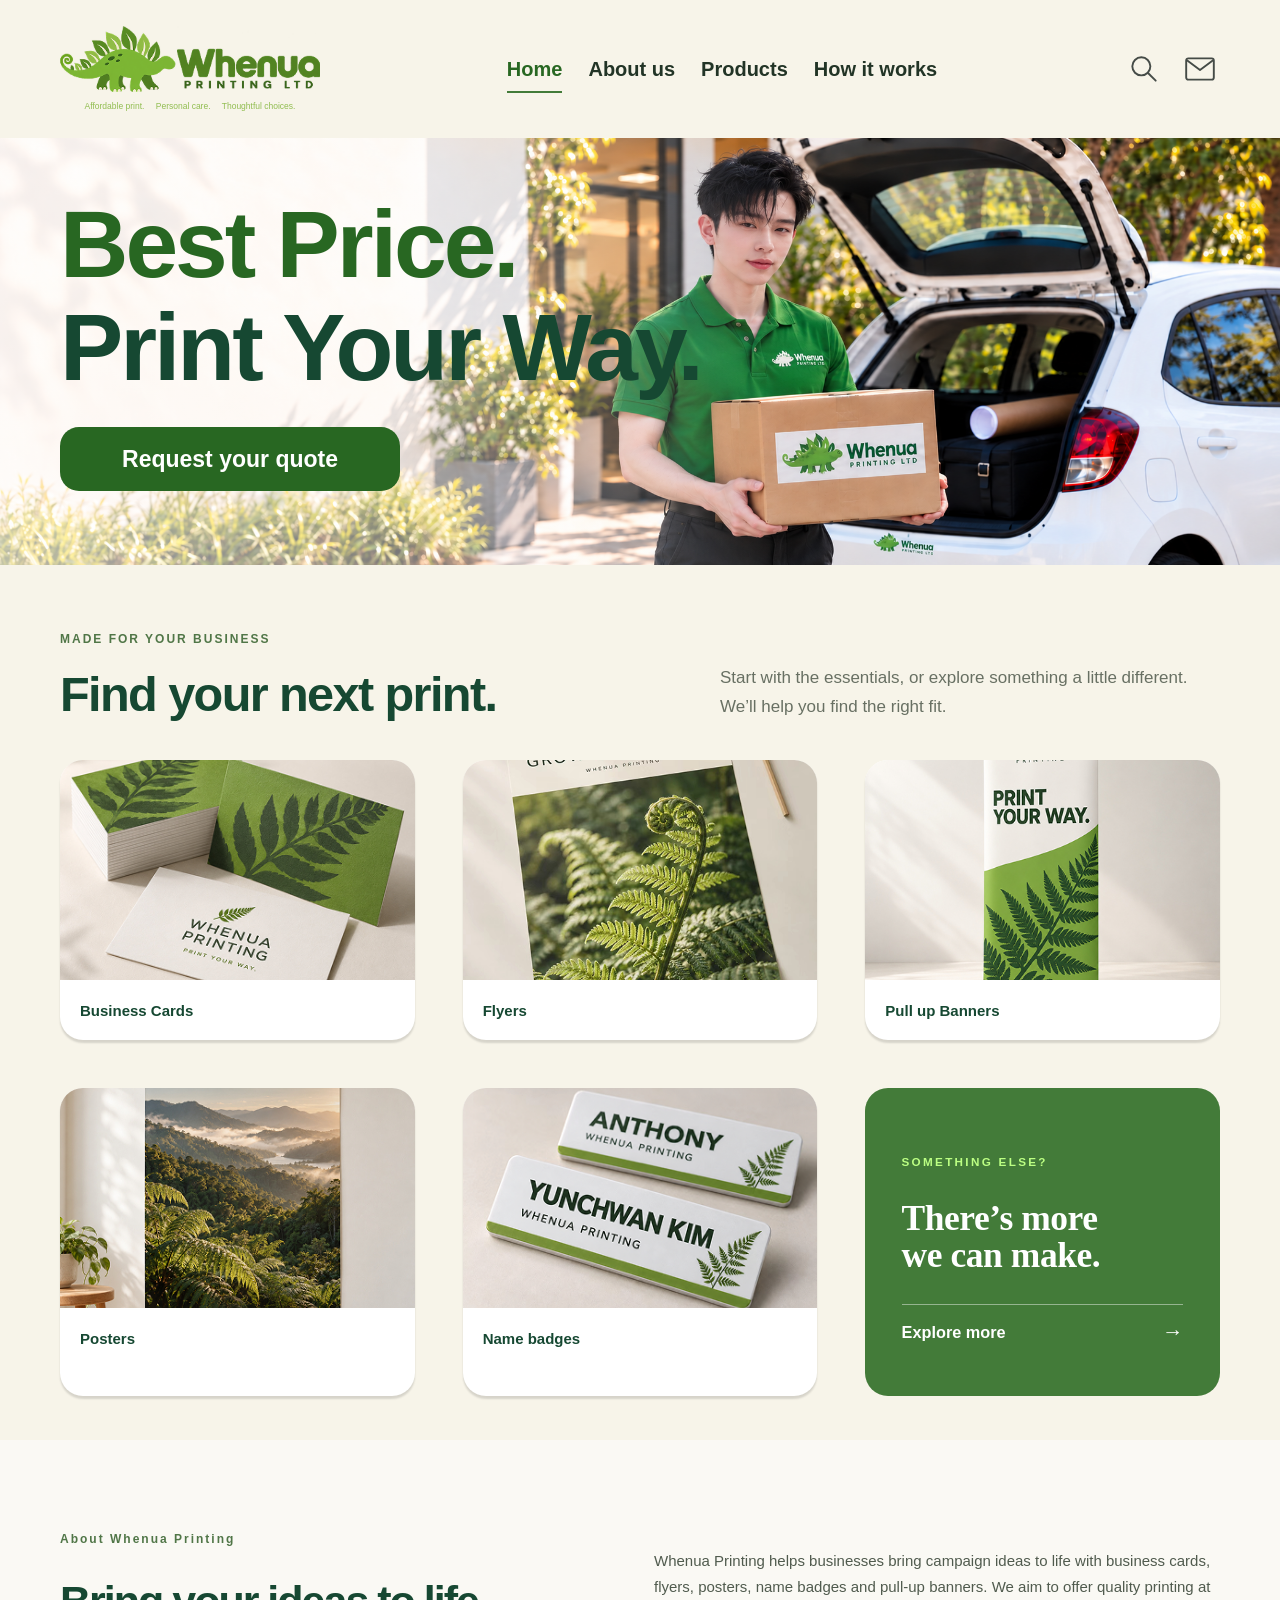
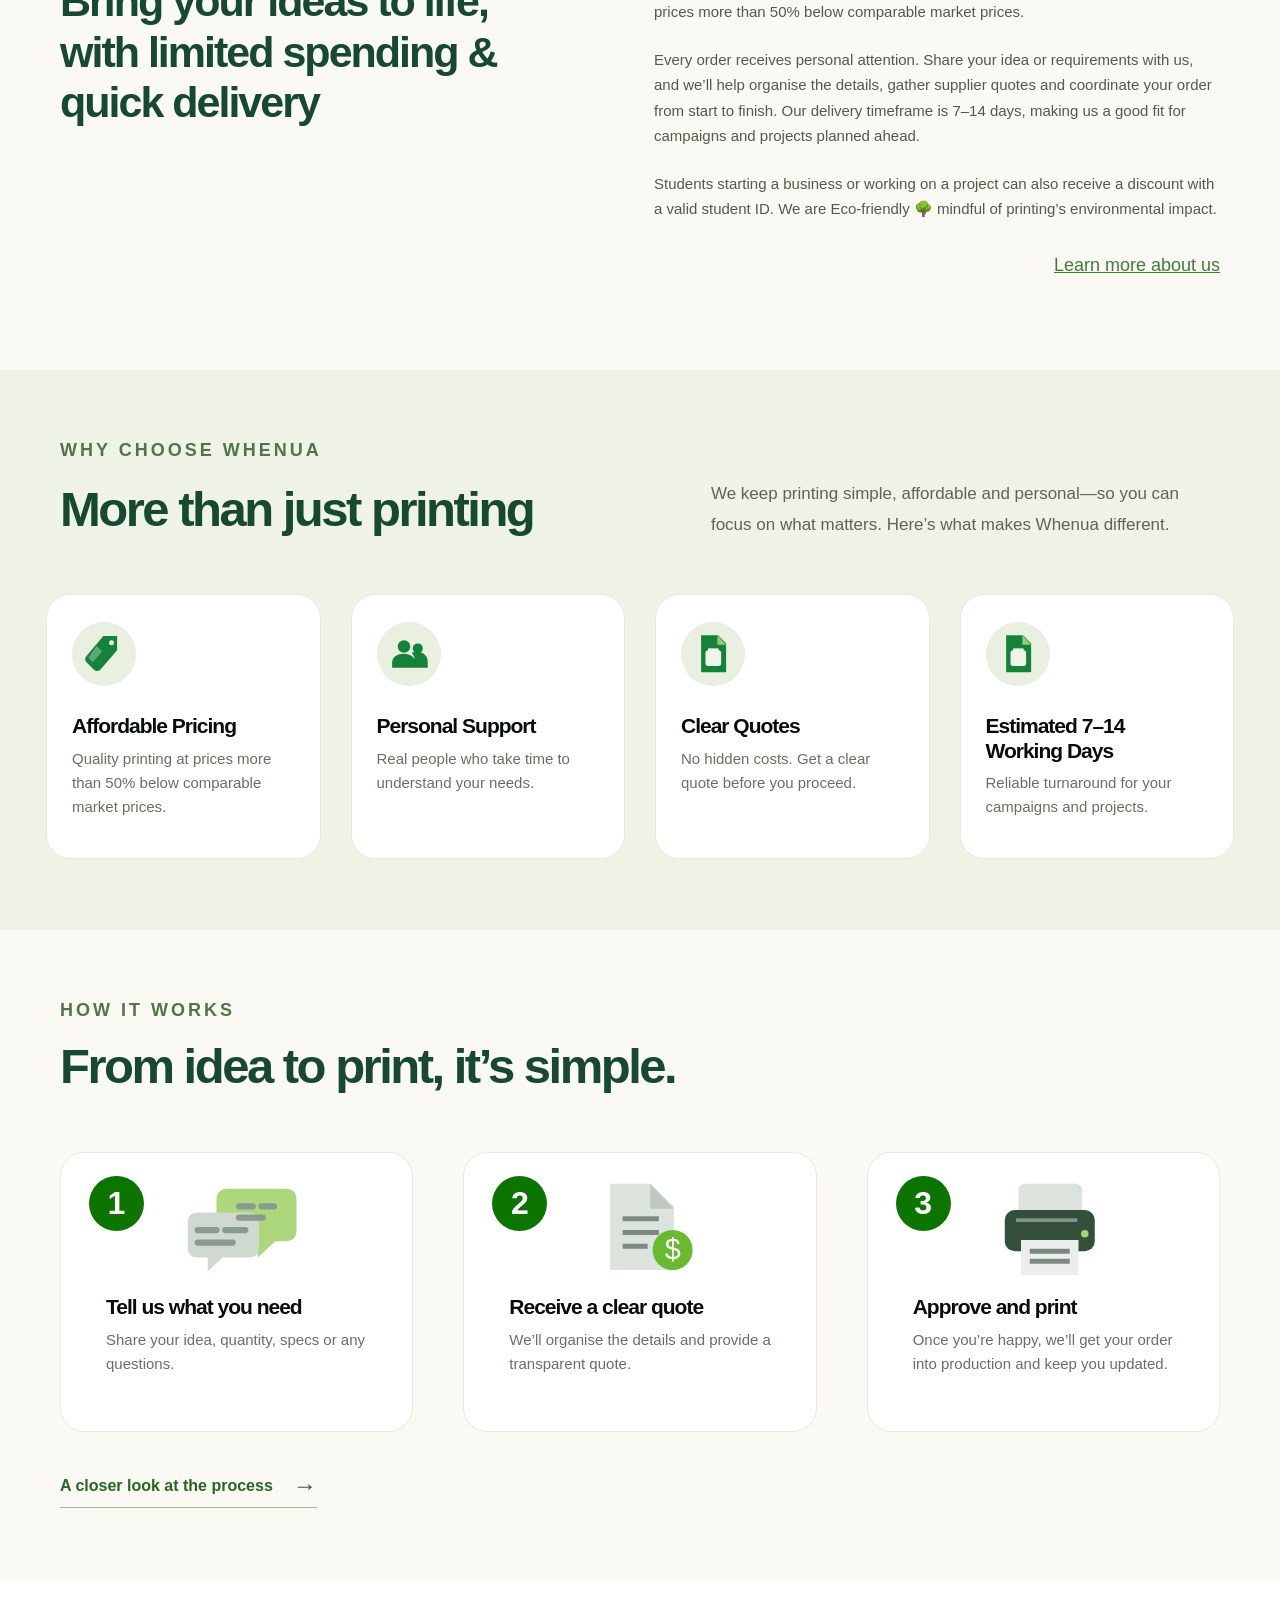
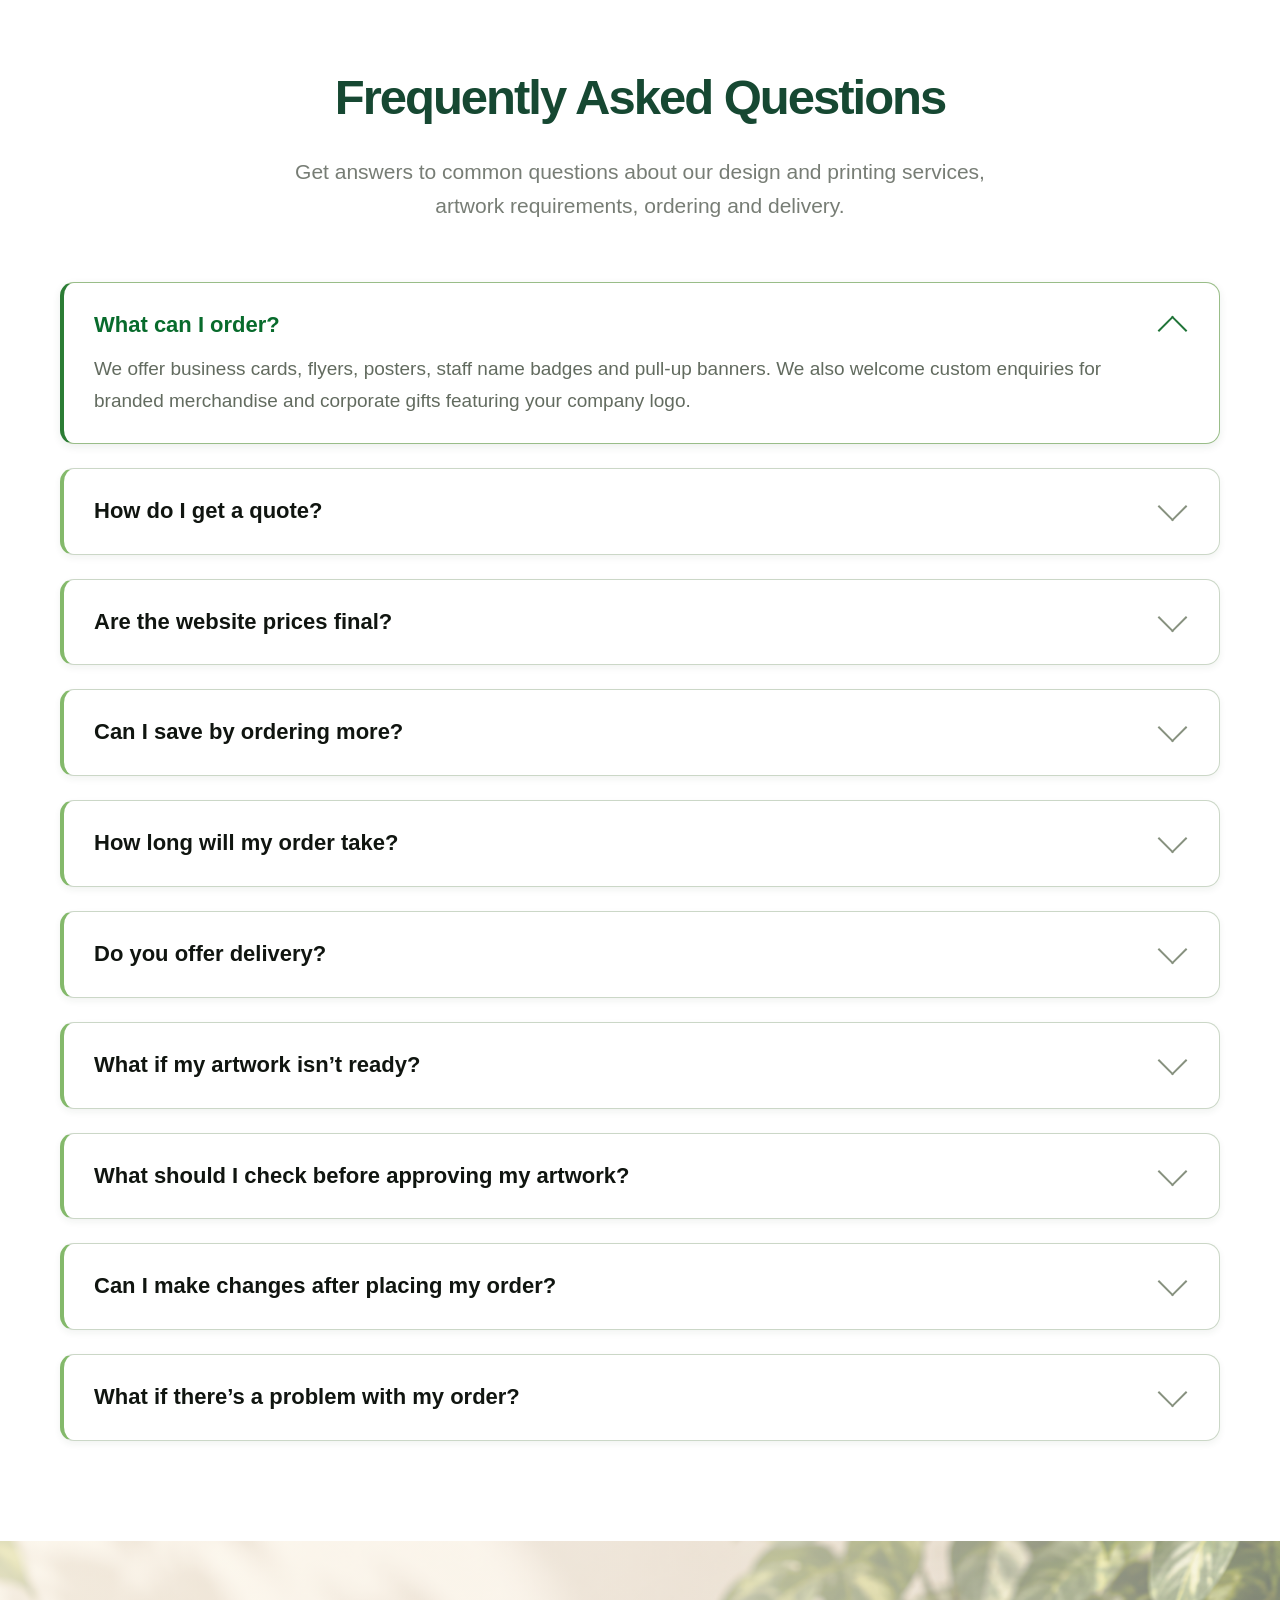
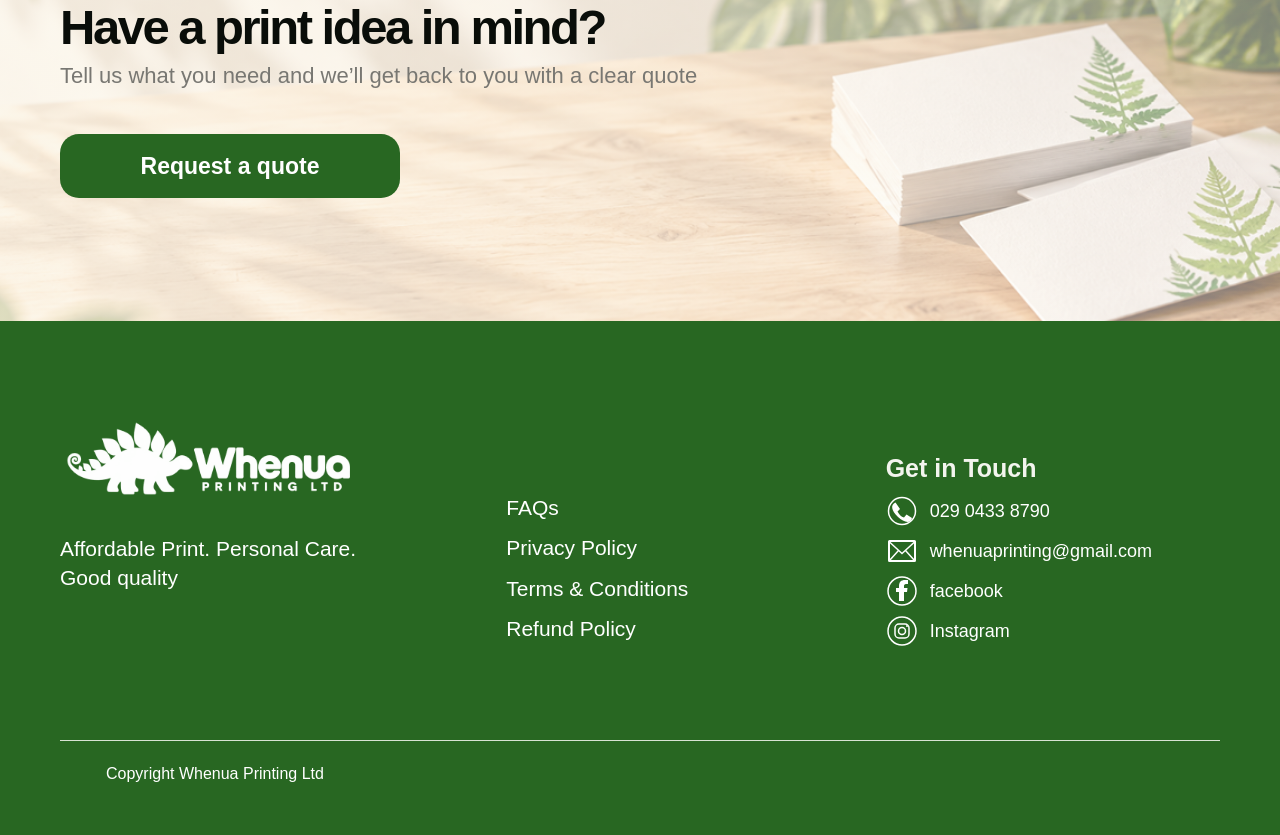
==== commit 33c8e1f1: "Organize static sources and split shared navigation, quote and search logic" ====
--- a/index.html
+++ b/index.html
@@ -1,34 +1,753 @@
 <!doctype html>
 <html lang="en">
-<head>
-<meta charset="UTF-8"><meta name="viewport" content="width=device-width, initial-scale=1">
-<meta name="description" content="Affordable print. Personal care. Whenua Printing offers business cards, flyers, posters, name badges and pull-up banners with clear quotes and personal support.">
-<meta name="theme-color" content="#397333"><title>Whenua Printing — Print Your Way</title>
-<link rel="icon" type="image/png" href="assets/Image%20Logo.png"><link rel="stylesheet" href="styles/home.css?v=20261026-catalogue"><script src="scripts/home.js?v=20261026-header" defer></script>
-<link rel="stylesheet" href="styles/refinements.css?v=20261026-header">
-</head>
-<body><a class="skip-link" href="#main">Skip to content</a>
-<header class="site-header"><div class="header-inner"><a class="brand-link" href="#" aria-label="Whenua Printing home"><div class="logo-crop"><img src="assets/Comb%20Logo.png" alt="Whenua Printing Ltd" width="640" height="238"></div><div class="brand-tagline">Affordable print.　 Personal care.　 Thoughtful choices.</div></a><nav class="desktop-nav" id="siteNav" aria-label="Main navigation"><a href="#">Home</a><a href="about.html">About us</a><a href="products.html">Products</a><a href="how-it-works.html">How it works</a><button class="mobile-search" type="button" aria-haspopup="dialog" aria-controls="searchDialog"><svg viewBox="0 0 32 32" aria-hidden="true" focusable="false"><circle cx="13.5" cy="13.5" r="8.5" fill="none" stroke="currentColor" stroke-width="1.8"/><path d="m20 20 7 7" fill="none" stroke="currentColor" stroke-width="1.8" stroke-linecap="round"/></svg><span>Search products</span></button></nav><div class="header-actions"><button class="icon-button" id="searchButton" aria-label="Search products"><svg viewBox="0 0 32 32" aria-hidden="true" focusable="false"><circle cx="13.5" cy="13.5" r="8.5" fill="none" stroke="currentColor" stroke-width="1.8"/><path d="m20 20 7 7" fill="none" stroke="currentColor" stroke-width="1.8" stroke-linecap="round"/></svg></button><a class="icon-button" href="quote.html" aria-label="Request a quote"><svg viewBox="0 0 32 32" aria-hidden="true" focusable="false"><rect x="3" y="6" width="26" height="20" rx="2" fill="none" stroke="currentColor" stroke-width="1.8"/><path d="m4 8 12 9L28 8" fill="none" stroke="currentColor" stroke-width="1.8" stroke-linecap="round" stroke-linejoin="round"/></svg></a><button class="icon-button menu-toggle" id="menuToggle" aria-label="Open navigation" aria-controls="siteNav" aria-expanded="false"><svg viewBox="0 0 64 64" aria-hidden="true" focusable="false"><path d="M9 15h46M9 32h46M9 49h46" fill="none" stroke="currentColor" stroke-width="4"/></svg></button></div></div></header>
-<main id="main">
-<section class="hero" aria-labelledby="heroTitle"><img class="hero-photo" src="assets/hero.jpg" alt="Whenua Printing team member holding a printed box beside a delivery car" width="2100" height="749" fetchpriority="high"><div class="hero-content"><h1 id="heroTitle"><span>Best Price.</span><br>Print Your Way.</h1><button type="button" class="button quote-open" aria-haspopup="dialog" aria-controls="quoteDialog">Request your quote</button></div></section>
-<section class="products-section" id="products" aria-label="Our printing products"><div class="container section-introduction"><div><p class="eyebrow">MADE FOR YOUR BUSINESS</p><h2>Find your next print.</h2></div><p>Start with the essentials, or explore something a little different. We’ll help you find the right fit.</p></div><div class="container product-grid"><a class="product-card" href="business-cards.html" data-product-link="Business Cards"><img class="product-photo" src="assets/business-cards.jpg" alt="Business Cards printed by Whenua Printing" width="488" height="303" loading="lazy"><div class="product-caption"><span>Business Cards</span><span class="round-arrow" aria-hidden="true"><svg viewBox="0 0 32 32" fill="none"><path d="M7 16h18M17 8l8 8-8 8" stroke="currentColor" stroke-width="3.5" stroke-linecap="round" stroke-linejoin="miter"/></svg></span></div></a><a class="product-card" href="flyers.html" data-product-link="Flyers"><img class="product-photo" src="assets/flyers.jpg" alt="Flyers printed by Whenua Printing" width="488" height="303" loading="lazy"><div class="product-caption"><span>Flyers</span><span class="round-arrow" aria-hidden="true"><svg viewBox="0 0 32 32" fill="none"><path d="M7 16h18M17 8l8 8-8 8" stroke="currentColor" stroke-width="3.5" stroke-linecap="round" stroke-linejoin="miter"/></svg></span></div></a><a class="product-card" href="pull-up-banners.html" data-product-link="Pull up Banners"><img class="product-photo" src="assets/pull-up-banners.jpg" alt="Pull up Banners printed by Whenua Printing" width="488" height="303" loading="lazy"><div class="product-caption"><span>Pull up Banners</span><span class="round-arrow" aria-hidden="true"><svg viewBox="0 0 32 32" fill="none"><path d="M7 16h18M17 8l8 8-8 8" stroke="currentColor" stroke-width="3.5" stroke-linecap="round" stroke-linejoin="miter"/></svg></span></div></a><a class="product-card" href="posters.html" data-product-link="Posters"><img class="product-photo" src="assets/posters.jpg" alt="Posters printed by Whenua Printing" width="488" height="303" loading="lazy"><div class="product-caption"><span>Posters</span><span class="round-arrow" aria-hidden="true"><svg viewBox="0 0 32 32" fill="none"><path d="M7 16h18M17 8l8 8-8 8" stroke="currentColor" stroke-width="3.5" stroke-linecap="round" stroke-linejoin="miter"/></svg></span></div></a><a class="product-card" href="name-badges.html" data-product-link="Name badges"><img class="product-photo" src="assets/name-badges.jpg" alt="Name badges printed by Whenua Printing" width="488" height="303" loading="lazy"><div class="product-caption"><span>Name badges</span><span class="round-arrow" aria-hidden="true"><svg viewBox="0 0 32 32" fill="none"><path d="M7 16h18M17 8l8 8-8 8" stroke="currentColor" stroke-width="3.5" stroke-linecap="round" stroke-linejoin="miter"/></svg></span></div></a><a class="home-explore-card" href="products.html#something-else" aria-label="Explore more custom product ideas"><div class="home-explore-inner"><p class="home-explore-eyebrow">SOMETHING ELSE?</p><h2>There’s more<br>we can make.</h2><span class="home-explore-action">Explore more <span aria-hidden="true">→</span></span></div></a></div></section>
-<section class="about-section" id="about" aria-labelledby="aboutTitle"><div class="about-inner"><div><p class="about-eyebrow">About Whenua Printing</p><h2 class="about-heading" id="aboutTitle">Bring your ideas to life,<br>with limited spending &amp;<br>quick delivery</h2></div><div class="about-copy"><p>Whenua Printing helps businesses bring campaign ideas to life with business cards, flyers, posters, name badges and pull-up banners. We aim to offer quality printing at prices more than 50% below comparable market prices.</p><p>Every order receives personal attention. Share your idea or requirements with us, and we’ll help organise the details, gather supplier quotes and coordinate your order from start to finish. Our delivery timeframe is 7–14 days, making us a good fit for campaigns and projects planned ahead.</p><p>Students starting a business or working on a project can also receive a discount with a valid student ID. We are Eco-friendly 🌳 mindful of printing’s environmental impact.</p><a class="text-link" href="about.html">Learn more about us</a></div></div></section>
-<section class="why-section" id="why" aria-labelledby="whyTitle"><div class="container"><p class="eyebrow">WHY CHOOSE WHENUA</p><div class="why-heading-row"><h2 id="whyTitle">More than just printing</h2><p>We keep printing simple, affordable and personal—so you can focus on what matters. Here’s what makes Whenua different.</p></div><div class="features"><article class="feature"><div class="feature-icon"><svg viewBox="0 0 64 64" aria-hidden="true" focusable="false"><path d="M31 3h22v23L26 57a7 7 0 0 1-10 0L4 45a7 7 0 0 1 0-10Z" fill="currentColor"/><circle cx="44" cy="14" r="4" fill="#e9f0df"/><path d="m20 19 9 9-15 17-7-7Z" fill="#e9f0df" opacity=".35"/></svg></div><h3>Affordable Pricing</h3><p>Quality printing at prices more than 50% below comparable market prices.</p></article><article class="feature"><div class="feature-icon"><svg viewBox="0 0 64 64" aria-hidden="true" focusable="false"><circle cx="24" cy="20" r="10" fill="currentColor"/><circle cx="46" cy="23" r="8" fill="currentColor"/><path d="M5 54v-8c0-19 37-19 37 0v8Zm36 0V42c0-6-2-9-5-12 16-5 26 4 26 15v9Z" fill="currentColor"/></svg></div><h3>Personal Support</h3><p>Real people who take time to understand your needs.</p></article><article class="feature"><div class="feature-icon"><svg viewBox="0 0 64 64" aria-hidden="true" focusable="false"><path d="M13 2h27l13 13v46H13Z" fill="currentColor"/><path d="M39 2v15h14" fill="#95c97b"/><rect x="20" y="26" width="25" height="25" rx="4" fill="#eef4e9"/><path d="M24 23h17v9H24Z" fill="#eef4e9"/></svg></div><h3>Clear Quotes</h3><p>No hidden costs. Get a clear quote before you proceed.</p></article><article class="feature"><div class="feature-icon"><svg viewBox="0 0 64 64" aria-hidden="true" focusable="false"><path d="M13 2h27l13 13v46H13Z" fill="currentColor"/><path d="M39 2v15h14" fill="#95c97b"/><rect x="20" y="26" width="25" height="25" rx="4" fill="#eef4e9"/><path d="M24 23h17v9H24Z" fill="#eef4e9"/></svg></div><h3>Estimated 7–14<br>Working Days</h3><p>Reliable turnaround for your campaigns and projects.</p></article></div></div></section>
-<section class="how-section" id="how" aria-labelledby="howTitle"><div class="container"><p class="eyebrow">HOW IT WORKS</p><h2 id="howTitle">From idea to print, it’s simple.</h2><div class="steps"><article class="step"><span class="step-number">1</span><div class="step-art"><svg viewBox="-8 0 100 80" aria-hidden="true" focusable="false"><path d="M29 7h46q9 0 9 9v24q0 9-9 9h-8L53 62V49H29q-9 0-9-9V16q0-9 9-9" fill="#acd77d"/><path d="M5 26h41q8 0 8 8v20q0 8-8 8H25L13 73V62H5q-8 0-8-8V34q0-8 8-8" fill="#d0d9d0"/><path d="M5 40h15m7 0h16M5 50h28m5-29h11m7 0h10m-28 9h19" stroke="#899b8e" stroke-width="5" stroke-linecap="round"/></svg></div><h3>Tell us what you need</h3><p>Share your idea, quantity, specs or any questions.</p></article><article class="step"><span class="step-number">2</span><div class="step-art"><svg viewBox="0 0 95 80" aria-hidden="true" focusable="false"><path d="M18 3h32l19 18v51H18Z" fill="#dce2dc"/><path d="M50 3v20h19" fill="#bec9c0"/><path d="M28 31h29M28 42h29M28 53h20" stroke="#7b8a80" stroke-width="4"/><circle cx="68" cy="56" r="16" fill="#69ba2e"/><text x="68" y="63" fill="white" text-anchor="middle" font-size="23" font-family="Arial">$</text></svg></div><h3>Receive a clear quote</h3><p>We’ll organise the details and provide a transparent quote.</p></article><article class="step"><span class="step-number">3</span><div class="step-art"><svg viewBox="0 0 100 80" aria-hidden="true" focusable="false"><rect x="24" y="3" width="51" height="26" rx="5" fill="#dce2dc"/><rect x="13" y="24" width="72" height="33" rx="8" fill="#354f3d"/><path d="M22 32h49" stroke="#82948a" stroke-width="3"/><circle cx="77" cy="43" r="3" fill="#a1d66c"/><path d="M26 48h46v28H26Z" fill="#ebeeea"/><path d="M33 57h32m-32 8h32" stroke="#7b8a80" stroke-width="4"/></svg></div><h3>Approve and print</h3><p>Once you’re happy, we’ll get your order into production and keep you updated.</p></article></div><a class="journey-link" href="how-it-works.html">A closer look at the process <span aria-hidden="true">→</span></a></div></section>
-<section class="faq-section" id="faqs" aria-labelledby="faqTitle"><div class="faq-container"><header class="faq-heading"><h2 id="faqTitle">Frequently Asked Questions</h2><p>Get answers to common questions about our design and printing services,<br class="faq-desktop-break"> artwork requirements, ordering and delivery.</p></header><div class="faq-list"><details class="faq-item" name="printing-faq" open><summary><span>What can I order?</span></summary><div class="faq-answer"><p>We offer business cards, flyers, posters, staff name badges and pull-up banners. We also welcome custom enquiries for branded merchandise and corporate gifts featuring your company logo.</p></div></details>
-<details class="faq-item" name="printing-faq"><summary><span>How do I get a quote?</span></summary><div class="faq-answer"><p>Tell us the product, size, quantity, delivery postcode and date you need your order. Include your artwork if you have it ready. You can enquire through our website or by email, and we’ll help confirm the details.</p></div></details>
-<details class="faq-item" name="printing-faq"><summary><span>Are the website prices final?</span></summary><div class="faq-answer"><p>Our website prices are for reference only. Your final quote depends on your specifications, quantity and delivery requirements. All prices are in NZD, and your quote will clearly show any applicable GST and delivery charges before you confirm your order.</p></div></details>
-<details class="faq-item" name="printing-faq"><summary><span>Can I save by ordering more?</span></summary><div class="faq-answer"><p>Larger quantities or combined orders may help reduce the cost per item. Ask us to quote a few quantity options so you can choose what works best for your budget.</p></div></details>
-<details class="faq-item" name="printing-faq"><summary><span>How long will my order take?</span></summary><div class="faq-answer"><p>Production and delivery times vary by product, quantity, artwork and destination. We’ll confirm the estimated timeframe in your quote. If you have an event or deadline, please tell us before ordering.</p></div></details>
-<details class="faq-item" name="printing-faq"><summary><span>Do you offer delivery?</span></summary><div class="faq-answer"><p>We’ll confirm delivery options and charges based on your address and order. You can also ask about personal delivery when requesting your quote.</p></div></details>
-<details class="faq-item" name="printing-faq"><summary><span>What if my artwork isn’t ready?</span></summary><div class="faq-answer"><p>Send us what you have and tell us what you need help with. We’ll explain the file requirements, available assistance and any additional costs before proceeding. Your artwork and order details will be confirmed with you before printing.</p></div></details>
-<details class="faq-item" name="printing-faq"><summary><span>What should I check before approving my artwork?</span></summary><div class="faq-answer"><p>Please check all wording, names, contact details, sizes and layout carefully before approving your artwork. If anything needs changing, let us know before printing begins.</p></div></details>
-<details class="faq-item" name="printing-faq"><summary><span>Can I make changes after placing my order?</span></summary><div class="faq-answer"><p>Please contact us as soon as possible. We’ll check the progress of your order and confirm whether changes are still possible, along with any effect on the price or delivery timeframe.</p></div></details>
-<details class="faq-item" name="printing-faq"><summary><span>What if there’s a problem with my order?</span></summary><div class="faq-answer"><p>Please contact us with your order details, a description of the issue and clear photos where helpful. We’ll review what happened and work with you on an appropriate solution.</p></div></details></div></div></section>
-<section class="quote-section" id="quote" aria-labelledby="quoteSectionTitle"><img class="quote-photo" src="assets/quote-banner.jpg.png" alt="Whenua Printing stationery on a sunlit desk" loading="lazy"><div class="container"><h2 id="quoteSectionTitle">Have a print idea in mind?</h2><p>Tell us what you need and we’ll get back to you with a clear quote</p><button type="button" class="button quote-open" aria-haspopup="dialog" aria-controls="quoteDialog">Request a quote</button></div></section>
-</main>
-<footer class="site-footer standard-footer"><div class="container"><div class="footer-grid"><div class="footer-brand-column"><a class="footer-brand" href="index.html" aria-label="Whenua Printing home"><img class="footer-logo-image" src="assets/footer-logo.png" alt="Whenua Printing Ltd" width="393" height="131" loading="lazy"></a><p>Affordable Print. Personal Care.<br>Good quality</p></div><nav class="footer-column footer-policies" aria-label="Help and policies"><a href="index.html#faqs">FAQs</a><a href="privacy-policy.html" data-policy="privacy">Privacy Policy</a><a href="terms-and-conditions.html" data-policy="terms">Terms &amp; Conditions</a><a href="refund-policy.html" data-policy="refund">Refund Policy</a></nav><div class="footer-column footer-contact"><h3>Get in Touch</h3><a class="contact-link" href="tel:02904338790"><svg viewBox="0 0 64 64" aria-hidden="true" focusable="false"><circle cx="32" cy="32" r="27" fill="none" stroke="currentColor" stroke-width="3"/><path d="M19 15l9 13-5 5c4 7 7 10 13 12l5-6 11 7c-3 13-17 8-28-2C10 31 9 19 19 15" fill="currentColor"/></svg><span>029 0433 8790</span></a><a class="contact-link" href="mailto:whenuaprinting@gmail.com"><svg viewBox="0 0 64 64" aria-hidden="true" focusable="false"><rect x="6" y="12" width="52" height="40" rx="1" fill="none" stroke="currentColor" stroke-width="4"/><path d="m7 14 25 23 25-23M7 51l18-20m32 20L39 31" fill="none" stroke="currentColor" stroke-width="3"/></svg><span>whenuaprinting@gmail.com</span></a><span class="social-label"><svg viewBox="0 0 32 32" aria-hidden="true"><circle cx="16" cy="16" r="14" fill="none" stroke="currentColor" stroke-width="1.5"/><path d="M18 26V17h3l.5-4H18v-2c0-1 .5-2 2-2h2V5h-3c-4 0-6 2-6 6v2h-3v4h3v9Z" fill="currentColor"/></svg><span>facebook</span></span><span class="social-label"><svg viewBox="0 0 32 32" aria-hidden="true"><circle cx="16" cy="16" r="14" fill="none" stroke="currentColor" stroke-width="1.5"/><rect x="9" y="9" width="14" height="14" rx="4" fill="none" stroke="currentColor" stroke-width="1.5"/><circle cx="16" cy="16" r="3.5" fill="none" stroke="currentColor" stroke-width="1.5"/><circle cx="21" cy="11" r="1" fill="currentColor"/></svg><span>Instagram</span></span></div></div><div class="legal"><span>Copyright Whenua Printing Ltd</span></div></div></footer>
-<dialog id="quoteDialog" aria-labelledby="quoteTitle"><button class="dialog-close" type="button" data-close aria-label="Close enquiry">×</button><h2 id="quoteTitle">Tell us what you need.</h2><p>Tell us what you need and we’ll contact you by email or phone with a clear quote.</p><form id="quoteForm" data-delivery="native" action="https://formsubmit.co/whenuaprinting@gmail.com" method="POST" target="_top"><div class="form-field"><label for="name">Name</label><input id="name" name="name" autocomplete="name" required maxlength="150"></div><div class="form-field"><label for="email">Email address</label><input id="email" name="email" type="email" autocomplete="email" required maxlength="254"></div><div class="form-field"><label for="phone">Phone number</label><input id="phone" name="phone" type="tel" autocomplete="tel" required maxlength="50"></div><div class="form-field"><label for="company">Company name</label><input id="company" name="company" autocomplete="organization" required maxlength="200"></div><div class="form-field"><label for="product">Products</label><select id="product" name="product" required><option>Business Cards</option><option>Flyers</option><option>Pull up Banners</option><option>Posters</option><option>Name badges</option><option>Something else</option></select></div><div class="form-field"><label for="quantity">Quantity</label><input id="quantity" name="quantity" type="number" min="1" max="1000000" step="1" required></div><div class="form-field"><label for="details">Project details (optional)</label><textarea id="details" name="details" placeholder="Size, finish, preferred delivery date, or any questions" maxlength="5000"></textarea></div><div class="form-honeypot" aria-hidden="true"><label for="website">Leave this field empty</label><input id="website" name="_honey" tabindex="-1" autocomplete="off"></div><input type="hidden" name="_subject" value="New Whenua Printing quote enquiry"><input type="hidden" name="_template" value="table"><input type="hidden" name="_autoresponse" value="Kia ora,
+  <head>
+    <meta charset="UTF-8" />
+    <meta name="viewport" content="width=device-width, initial-scale=1" />
+    <meta
+      name="description"
+      content="Affordable print. Personal care. Whenua Printing offers business cards, flyers, posters, name badges and pull-up banners with clear quotes and personal support."
+    />
+    <meta name="theme-color" content="#397333" />
+    <title>Whenua Printing — Print Your Way</title>
+    <link rel="icon" type="image/png" href="assets/Image%20Logo.png" />
+    <link rel="stylesheet" href="styles/home.css?v=20261026-catalogue" />
+    <script src="scripts/navigation.js" defer></script>
+    <script src="scripts/quote.js" defer></script>
+    <script src="scripts/search.js" defer></script>
+    <link rel="stylesheet" href="styles/refinements.css?v=20261026-header" />
+  </head>
+  <body>
+    <a class="skip-link" href="#main">Skip to content</a>
+    <header class="site-header">
+      <div class="header-inner">
+        <a class="brand-link" href="#" aria-label="Whenua Printing home"
+          ><div class="logo-crop">
+            <img src="assets/Comb%20Logo.png" alt="Whenua Printing Ltd" width="640" height="238" />
+          </div>
+          <div class="brand-tagline">
+            Affordable print.　 Personal care.　 Thoughtful choices.
+          </div></a
+        >
+        <nav class="desktop-nav" id="siteNav" aria-label="Main navigation">
+          <a href="#">Home</a><a href="about.html">About us</a><a href="products.html">Products</a
+          ><a href="how-it-works.html">How it works</a
+          ><button
+            class="mobile-search"
+            type="button"
+            aria-haspopup="dialog"
+            aria-controls="searchDialog"
+          >
+            <svg viewBox="0 0 32 32" aria-hidden="true" focusable="false">
+              <circle
+                cx="13.5"
+                cy="13.5"
+                r="8.5"
+                fill="none"
+                stroke="currentColor"
+                stroke-width="1.8"
+              />
+              <path
+                d="m20 20 7 7"
+                fill="none"
+                stroke="currentColor"
+                stroke-width="1.8"
+                stroke-linecap="round"
+              /></svg
+            ><span>Search products</span>
+          </button>
+        </nav>
+        <div class="header-actions">
+          <button class="icon-button" id="searchButton" aria-label="Search products">
+            <svg viewBox="0 0 32 32" aria-hidden="true" focusable="false">
+              <circle
+                cx="13.5"
+                cy="13.5"
+                r="8.5"
+                fill="none"
+                stroke="currentColor"
+                stroke-width="1.8"
+              />
+              <path
+                d="m20 20 7 7"
+                fill="none"
+                stroke="currentColor"
+                stroke-width="1.8"
+                stroke-linecap="round"
+              />
+            </svg></button
+          ><a class="icon-button" href="quote.html" aria-label="Request a quote"
+            ><svg viewBox="0 0 32 32" aria-hidden="true" focusable="false">
+              <rect
+                x="3"
+                y="6"
+                width="26"
+                height="20"
+                rx="2"
+                fill="none"
+                stroke="currentColor"
+                stroke-width="1.8"
+              />
+              <path
+                d="m4 8 12 9L28 8"
+                fill="none"
+                stroke="currentColor"
+                stroke-width="1.8"
+                stroke-linecap="round"
+                stroke-linejoin="round"
+              /></svg></a
+          ><button
+            class="icon-button menu-toggle"
+            id="menuToggle"
+            aria-label="Open navigation"
+            aria-controls="siteNav"
+            aria-expanded="false"
+          >
+            <svg viewBox="0 0 64 64" aria-hidden="true" focusable="false">
+              <path
+                d="M9 15h46M9 32h46M9 49h46"
+                fill="none"
+                stroke="currentColor"
+                stroke-width="4"
+              />
+            </svg>
+          </button>
+        </div>
+      </div>
+    </header>
+    <main id="main">
+      <section class="hero" aria-labelledby="heroTitle">
+        <img
+          class="hero-photo"
+          src="assets/hero.jpg"
+          alt="Whenua Printing team member holding a printed box beside a delivery car"
+          width="2100"
+          height="749"
+          fetchpriority="high"
+        />
+        <div class="hero-content">
+          <h1 id="heroTitle"><span>Best Price.</span><br />Print Your Way.</h1>
+          <button
+            type="button"
+            class="button quote-open"
+            aria-haspopup="dialog"
+            aria-controls="quoteDialog"
+          >
+            Request your quote
+          </button>
+        </div>
+      </section>
+      <section class="products-section" id="products" aria-label="Our printing products">
+        <div class="container section-introduction">
+          <div>
+            <p class="eyebrow">MADE FOR YOUR BUSINESS</p>
+            <h2>Find your next print.</h2>
+          </div>
+          <p>
+            Start with the essentials, or explore something a little different. We’ll help you find
+            the right fit.
+          </p>
+        </div>
+        <div class="container product-grid">
+          <a class="product-card" href="business-cards.html" data-product-link="Business Cards"
+            ><img
+              class="product-photo"
+              src="assets/business-cards.jpg"
+              alt="Business Cards printed by Whenua Printing"
+              width="488"
+              height="303"
+              loading="lazy" />
+            <div class="product-caption">
+              <span>Business Cards</span
+              ><span class="round-arrow" aria-hidden="true"
+                ><svg viewBox="0 0 32 32" fill="none">
+                  <path
+                    d="M7 16h18M17 8l8 8-8 8"
+                    stroke="currentColor"
+                    stroke-width="3.5"
+                    stroke-linecap="round"
+                    stroke-linejoin="miter"
+                  /></svg
+              ></span></div></a
+          ><a class="product-card" href="flyers.html" data-product-link="Flyers"
+            ><img
+              class="product-photo"
+              src="assets/flyers.jpg"
+              alt="Flyers printed by Whenua Printing"
+              width="488"
+              height="303"
+              loading="lazy" />
+            <div class="product-caption">
+              <span>Flyers</span
+              ><span class="round-arrow" aria-hidden="true"
+                ><svg viewBox="0 0 32 32" fill="none">
+                  <path
+                    d="M7 16h18M17 8l8 8-8 8"
+                    stroke="currentColor"
+                    stroke-width="3.5"
+                    stroke-linecap="round"
+                    stroke-linejoin="miter"
+                  /></svg
+              ></span></div></a
+          ><a class="product-card" href="pull-up-banners.html" data-product-link="Pull up Banners"
+            ><img
+              class="product-photo"
+              src="assets/pull-up-banners.jpg"
+              alt="Pull up Banners printed by Whenua Printing"
+              width="488"
+              height="303"
+              loading="lazy" />
+            <div class="product-caption">
+              <span>Pull up Banners</span
+              ><span class="round-arrow" aria-hidden="true"
+                ><svg viewBox="0 0 32 32" fill="none">
+                  <path
+                    d="M7 16h18M17 8l8 8-8 8"
+                    stroke="currentColor"
+                    stroke-width="3.5"
+                    stroke-linecap="round"
+                    stroke-linejoin="miter"
+                  /></svg
+              ></span></div></a
+          ><a class="product-card" href="posters.html" data-product-link="Posters"
+            ><img
+              class="product-photo"
+              src="assets/posters.jpg"
+              alt="Posters printed by Whenua Printing"
+              width="488"
+              height="303"
+              loading="lazy" />
+            <div class="product-caption">
+              <span>Posters</span
+              ><span class="round-arrow" aria-hidden="true"
+                ><svg viewBox="0 0 32 32" fill="none">
+                  <path
+                    d="M7 16h18M17 8l8 8-8 8"
+                    stroke="currentColor"
+                    stroke-width="3.5"
+                    stroke-linecap="round"
+                    stroke-linejoin="miter"
+                  /></svg
+              ></span></div></a
+          ><a class="product-card" href="name-badges.html" data-product-link="Name badges"
+            ><img
+              class="product-photo"
+              src="assets/name-badges.jpg"
+              alt="Name badges printed by Whenua Printing"
+              width="488"
+              height="303"
+              loading="lazy" />
+            <div class="product-caption">
+              <span>Name badges</span
+              ><span class="round-arrow" aria-hidden="true"
+                ><svg viewBox="0 0 32 32" fill="none">
+                  <path
+                    d="M7 16h18M17 8l8 8-8 8"
+                    stroke="currentColor"
+                    stroke-width="3.5"
+                    stroke-linecap="round"
+                    stroke-linejoin="miter"
+                  /></svg
+              ></span></div></a
+          ><a
+            class="home-explore-card"
+            href="products.html#something-else"
+            aria-label="Explore more custom product ideas"
+            ><div class="home-explore-inner">
+              <p class="home-explore-eyebrow">SOMETHING ELSE?</p>
+              <h2>There’s more<br />we can make.</h2>
+              <span class="home-explore-action"
+                >Explore more <span aria-hidden="true">→</span></span
+              >
+            </div></a
+          >
+        </div>
+      </section>
+      <section class="about-section" id="about" aria-labelledby="aboutTitle">
+        <div class="about-inner">
+          <div>
+            <p class="about-eyebrow">About Whenua Printing</p>
+            <h2 class="about-heading" id="aboutTitle">
+              Bring your ideas to life,<br />with limited spending &amp;<br />quick delivery
+            </h2>
+          </div>
+          <div class="about-copy">
+            <p>
+              Whenua Printing helps businesses bring campaign ideas to life with business cards,
+              flyers, posters, name badges and pull-up banners. We aim to offer quality printing at
+              prices more than 50% below comparable market prices.
+            </p>
+            <p>
+              Every order receives personal attention. Share your idea or requirements with us, and
+              we’ll help organise the details, gather supplier quotes and coordinate your order from
+              start to finish. Our delivery timeframe is 7–14 days, making us a good fit for
+              campaigns and projects planned ahead.
+            </p>
+            <p>
+              Students starting a business or working on a project can also receive a discount with
+              a valid student ID. We are Eco-friendly 🌳 mindful of printing’s environmental impact.
+            </p>
+            <a class="text-link" href="about.html">Learn more about us</a>
+          </div>
+        </div>
+      </section>
+      <section class="why-section" id="why" aria-labelledby="whyTitle">
+        <div class="container">
+          <p class="eyebrow">WHY CHOOSE WHENUA</p>
+          <div class="why-heading-row">
+            <h2 id="whyTitle">More than just printing</h2>
+            <p>
+              We keep printing simple, affordable and personal—so you can focus on what matters.
+              Here’s what makes Whenua different.
+            </p>
+          </div>
+          <div class="features">
+            <article class="feature">
+              <div class="feature-icon">
+                <svg viewBox="0 0 64 64" aria-hidden="true" focusable="false">
+                  <path
+                    d="M31 3h22v23L26 57a7 7 0 0 1-10 0L4 45a7 7 0 0 1 0-10Z"
+                    fill="currentColor"
+                  />
+                  <circle cx="44" cy="14" r="4" fill="#e9f0df" />
+                  <path d="m20 19 9 9-15 17-7-7Z" fill="#e9f0df" opacity=".35" />
+                </svg>
+              </div>
+              <h3>Affordable Pricing</h3>
+              <p>Quality printing at prices more than 50% below comparable market prices.</p>
+            </article>
+            <article class="feature">
+              <div class="feature-icon">
+                <svg viewBox="0 0 64 64" aria-hidden="true" focusable="false">
+                  <circle cx="24" cy="20" r="10" fill="currentColor" />
+                  <circle cx="46" cy="23" r="8" fill="currentColor" />
+                  <path
+                    d="M5 54v-8c0-19 37-19 37 0v8Zm36 0V42c0-6-2-9-5-12 16-5 26 4 26 15v9Z"
+                    fill="currentColor"
+                  />
+                </svg>
+              </div>
+              <h3>Personal Support</h3>
+              <p>Real people who take time to understand your needs.</p>
+            </article>
+            <article class="feature">
+              <div class="feature-icon">
+                <svg viewBox="0 0 64 64" aria-hidden="true" focusable="false">
+                  <path d="M13 2h27l13 13v46H13Z" fill="currentColor" />
+                  <path d="M39 2v15h14" fill="#95c97b" />
+                  <rect x="20" y="26" width="25" height="25" rx="4" fill="#eef4e9" />
+                  <path d="M24 23h17v9H24Z" fill="#eef4e9" />
+                </svg>
+              </div>
+              <h3>Clear Quotes</h3>
+              <p>No hidden costs. Get a clear quote before you proceed.</p>
+            </article>
+            <article class="feature">
+              <div class="feature-icon">
+                <svg viewBox="0 0 64 64" aria-hidden="true" focusable="false">
+                  <path d="M13 2h27l13 13v46H13Z" fill="currentColor" />
+                  <path d="M39 2v15h14" fill="#95c97b" />
+                  <rect x="20" y="26" width="25" height="25" rx="4" fill="#eef4e9" />
+                  <path d="M24 23h17v9H24Z" fill="#eef4e9" />
+                </svg>
+              </div>
+              <h3>Estimated 7–14<br />Working Days</h3>
+              <p>Reliable turnaround for your campaigns and projects.</p>
+            </article>
+          </div>
+        </div>
+      </section>
+      <section class="how-section" id="how" aria-labelledby="howTitle">
+        <div class="container">
+          <p class="eyebrow">HOW IT WORKS</p>
+          <h2 id="howTitle">From idea to print, it’s simple.</h2>
+          <div class="steps">
+            <article class="step">
+              <span class="step-number">1</span>
+              <div class="step-art">
+                <svg viewBox="-8 0 100 80" aria-hidden="true" focusable="false">
+                  <path
+                    d="M29 7h46q9 0 9 9v24q0 9-9 9h-8L53 62V49H29q-9 0-9-9V16q0-9 9-9"
+                    fill="#acd77d"
+                  />
+                  <path
+                    d="M5 26h41q8 0 8 8v20q0 8-8 8H25L13 73V62H5q-8 0-8-8V34q0-8 8-8"
+                    fill="#d0d9d0"
+                  />
+                  <path
+                    d="M5 40h15m7 0h16M5 50h28m5-29h11m7 0h10m-28 9h19"
+                    stroke="#899b8e"
+                    stroke-width="5"
+                    stroke-linecap="round"
+                  />
+                </svg>
+              </div>
+              <h3>Tell us what you need</h3>
+              <p>Share your idea, quantity, specs or any questions.</p>
+            </article>
+            <article class="step">
+              <span class="step-number">2</span>
+              <div class="step-art">
+                <svg viewBox="0 0 95 80" aria-hidden="true" focusable="false">
+                  <path d="M18 3h32l19 18v51H18Z" fill="#dce2dc" />
+                  <path d="M50 3v20h19" fill="#bec9c0" />
+                  <path d="M28 31h29M28 42h29M28 53h20" stroke="#7b8a80" stroke-width="4" />
+                  <circle cx="68" cy="56" r="16" fill="#69ba2e" />
+                  <text
+                    x="68"
+                    y="63"
+                    fill="white"
+                    text-anchor="middle"
+                    font-size="23"
+                    font-family="Arial"
+                  >
+                    $
+                  </text>
+                </svg>
+              </div>
+              <h3>Receive a clear quote</h3>
+              <p>We’ll organise the details and provide a transparent quote.</p>
+            </article>
+            <article class="step">
+              <span class="step-number">3</span>
+              <div class="step-art">
+                <svg viewBox="0 0 100 80" aria-hidden="true" focusable="false">
+                  <rect x="24" y="3" width="51" height="26" rx="5" fill="#dce2dc" />
+                  <rect x="13" y="24" width="72" height="33" rx="8" fill="#354f3d" />
+                  <path d="M22 32h49" stroke="#82948a" stroke-width="3" />
+                  <circle cx="77" cy="43" r="3" fill="#a1d66c" />
+                  <path d="M26 48h46v28H26Z" fill="#ebeeea" />
+                  <path d="M33 57h32m-32 8h32" stroke="#7b8a80" stroke-width="4" />
+                </svg>
+              </div>
+              <h3>Approve and print</h3>
+              <p>Once you’re happy, we’ll get your order into production and keep you updated.</p>
+            </article>
+          </div>
+          <a class="journey-link" href="how-it-works.html"
+            >A closer look at the process <span aria-hidden="true">→</span></a
+          >
+        </div>
+      </section>
+      <section class="faq-section" id="faqs" aria-labelledby="faqTitle">
+        <div class="faq-container">
+          <header class="faq-heading">
+            <h2 id="faqTitle">Frequently Asked Questions</h2>
+            <p>
+              Get answers to common questions about our design and printing services,<br
+                class="faq-desktop-break"
+              />
+              artwork requirements, ordering and delivery.
+            </p>
+          </header>
+          <div class="faq-list">
+            <details class="faq-item" name="printing-faq" open>
+              <summary><span>What can I order?</span></summary>
+              <div class="faq-answer">
+                <p>
+                  We offer business cards, flyers, posters, staff name badges and pull-up banners.
+                  We also welcome custom enquiries for branded merchandise and corporate gifts
+                  featuring your company logo.
+                </p>
+              </div>
+            </details>
+            <details class="faq-item" name="printing-faq">
+              <summary><span>How do I get a quote?</span></summary>
+              <div class="faq-answer">
+                <p>
+                  Tell us the product, size, quantity, delivery postcode and date you need your
+                  order. Include your artwork if you have it ready. You can enquire through our
+                  website or by email, and we’ll help confirm the details.
+                </p>
+              </div>
+            </details>
+            <details class="faq-item" name="printing-faq">
+              <summary><span>Are the website prices final?</span></summary>
+              <div class="faq-answer">
+                <p>
+                  Our website prices are for reference only. Your final quote depends on your
+                  specifications, quantity and delivery requirements. All prices are in NZD, and
+                  your quote will clearly show any applicable GST and delivery charges before you
+                  confirm your order.
+                </p>
+              </div>
+            </details>
+            <details class="faq-item" name="printing-faq">
+              <summary><span>Can I save by ordering more?</span></summary>
+              <div class="faq-answer">
+                <p>
+                  Larger quantities or combined orders may help reduce the cost per item. Ask us to
+                  quote a few quantity options so you can choose what works best for your budget.
+                </p>
+              </div>
+            </details>
+            <details class="faq-item" name="printing-faq">
+              <summary><span>How long will my order take?</span></summary>
+              <div class="faq-answer">
+                <p>
+                  Production and delivery times vary by product, quantity, artwork and destination.
+                  We’ll confirm the estimated timeframe in your quote. If you have an event or
+                  deadline, please tell us before ordering.
+                </p>
+              </div>
+            </details>
+            <details class="faq-item" name="printing-faq">
+              <summary><span>Do you offer delivery?</span></summary>
+              <div class="faq-answer">
+                <p>
+                  We’ll confirm delivery options and charges based on your address and order. You
+                  can also ask about personal delivery when requesting your quote.
+                </p>
+              </div>
+            </details>
+            <details class="faq-item" name="printing-faq">
+              <summary><span>What if my artwork isn’t ready?</span></summary>
+              <div class="faq-answer">
+                <p>
+                  Send us what you have and tell us what you need help with. We’ll explain the file
+                  requirements, available assistance and any additional costs before proceeding.
+                  Your artwork and order details will be confirmed with you before printing.
+                </p>
+              </div>
+            </details>
+            <details class="faq-item" name="printing-faq">
+              <summary><span>What should I check before approving my artwork?</span></summary>
+              <div class="faq-answer">
+                <p>
+                  Please check all wording, names, contact details, sizes and layout carefully
+                  before approving your artwork. If anything needs changing, let us know before
+                  printing begins.
+                </p>
+              </div>
+            </details>
+            <details class="faq-item" name="printing-faq">
+              <summary><span>Can I make changes after placing my order?</span></summary>
+              <div class="faq-answer">
+                <p>
+                  Please contact us as soon as possible. We’ll check the progress of your order and
+                  confirm whether changes are still possible, along with any effect on the price or
+                  delivery timeframe.
+                </p>
+              </div>
+            </details>
+            <details class="faq-item" name="printing-faq">
+              <summary><span>What if there’s a problem with my order?</span></summary>
+              <div class="faq-answer">
+                <p>
+                  Please contact us with your order details, a description of the issue and clear
+                  photos where helpful. We’ll review what happened and work with you on an
+                  appropriate solution.
+                </p>
+              </div>
+            </details>
+          </div>
+        </div>
+      </section>
+      <section class="quote-section" id="quote" aria-labelledby="quoteSectionTitle">
+        <img
+          class="quote-photo"
+          src="assets/quote-banner.jpg.png"
+          alt="Whenua Printing stationery on a sunlit desk"
+          loading="lazy"
+        />
+        <div class="container">
+          <h2 id="quoteSectionTitle">Have a print idea in mind?</h2>
+          <p>Tell us what you need and we’ll get back to you with a clear quote</p>
+          <button
+            type="button"
+            class="button quote-open"
+            aria-haspopup="dialog"
+            aria-controls="quoteDialog"
+          >
+            Request a quote
+          </button>
+        </div>
+      </section>
+    </main>
+    <footer class="site-footer standard-footer">
+      <div class="container">
+        <div class="footer-grid">
+          <div class="footer-brand-column">
+            <a class="footer-brand" href="index.html" aria-label="Whenua Printing home"
+              ><img
+                class="footer-logo-image"
+                src="assets/footer-logo.png"
+                alt="Whenua Printing Ltd"
+                width="393"
+                height="131"
+                loading="lazy"
+            /></a>
+            <p>Affordable Print. Personal Care.<br />Good quality</p>
+          </div>
+          <nav class="footer-column footer-policies" aria-label="Help and policies">
+            <a href="index.html#faqs">FAQs</a
+            ><a href="privacy-policy.html" data-policy="privacy">Privacy Policy</a
+            ><a href="terms-and-conditions.html" data-policy="terms">Terms &amp; Conditions</a
+            ><a href="refund-policy.html" data-policy="refund">Refund Policy</a>
+          </nav>
+          <div class="footer-column footer-contact">
+            <h3>Get in Touch</h3>
+            <a class="contact-link" href="tel:02904338790"
+              ><svg viewBox="0 0 64 64" aria-hidden="true" focusable="false">
+                <circle cx="32" cy="32" r="27" fill="none" stroke="currentColor" stroke-width="3" />
+                <path
+                  d="M19 15l9 13-5 5c4 7 7 10 13 12l5-6 11 7c-3 13-17 8-28-2C10 31 9 19 19 15"
+                  fill="currentColor"
+                /></svg
+              ><span>029 0433 8790</span></a
+            ><a class="contact-link" href="mailto:whenuaprinting@gmail.com"
+              ><svg viewBox="0 0 64 64" aria-hidden="true" focusable="false">
+                <rect
+                  x="6"
+                  y="12"
+                  width="52"
+                  height="40"
+                  rx="1"
+                  fill="none"
+                  stroke="currentColor"
+                  stroke-width="4"
+                />
+                <path
+                  d="m7 14 25 23 25-23M7 51l18-20m32 20L39 31"
+                  fill="none"
+                  stroke="currentColor"
+                  stroke-width="3"
+                /></svg
+              ><span>whenuaprinting@gmail.com</span></a
+            ><span class="social-label"
+              ><svg viewBox="0 0 32 32" aria-hidden="true">
+                <circle
+                  cx="16"
+                  cy="16"
+                  r="14"
+                  fill="none"
+                  stroke="currentColor"
+                  stroke-width="1.5"
+                />
+                <path
+                  d="M18 26V17h3l.5-4H18v-2c0-1 .5-2 2-2h2V5h-3c-4 0-6 2-6 6v2h-3v4h3v9Z"
+                  fill="currentColor"
+                /></svg
+              ><span>facebook</span></span
+            ><span class="social-label"
+              ><svg viewBox="0 0 32 32" aria-hidden="true">
+                <circle
+                  cx="16"
+                  cy="16"
+                  r="14"
+                  fill="none"
+                  stroke="currentColor"
+                  stroke-width="1.5"
+                />
+                <rect
+                  x="9"
+                  y="9"
+                  width="14"
+                  height="14"
+                  rx="4"
+                  fill="none"
+                  stroke="currentColor"
+                  stroke-width="1.5"
+                />
+                <circle
+                  cx="16"
+                  cy="16"
+                  r="3.5"
+                  fill="none"
+                  stroke="currentColor"
+                  stroke-width="1.5"
+                />
+                <circle cx="21" cy="11" r="1" fill="currentColor" /></svg
+              ><span>Instagram</span></span
+            >
+          </div>
+        </div>
+        <div class="legal"><span>Copyright Whenua Printing Ltd</span></div>
+      </div>
+    </footer>
+    <dialog id="quoteDialog" aria-labelledby="quoteTitle">
+      <button class="dialog-close" type="button" data-close aria-label="Close enquiry">×</button>
+      <h2 id="quoteTitle">Tell us what you need.</h2>
+      <p>Tell us what you need and we’ll contact you by email or phone with a clear quote.</p>
+      <form
+        id="quoteForm"
+        data-delivery="native"
+        action="https://formsubmit.co/whenuaprinting@gmail.com"
+        method="POST"
+        target="_top"
+      >
+        <div class="form-field">
+          <label for="name">Name</label
+          ><input id="name" name="name" autocomplete="name" required maxlength="150" />
+        </div>
+        <div class="form-field">
+          <label for="email">Email address</label
+          ><input
+            id="email"
+            name="email"
+            type="email"
+            autocomplete="email"
+            required
+            maxlength="254"
+          />
+        </div>
+        <div class="form-field">
+          <label for="phone">Phone number</label
+          ><input id="phone" name="phone" type="tel" autocomplete="tel" required maxlength="50" />
+        </div>
+        <div class="form-field">
+          <label for="company">Company name</label
+          ><input
+            id="company"
+            name="company"
+            autocomplete="organization"
+            required
+            maxlength="200"
+          />
+        </div>
+        <div class="form-field">
+          <label for="product">Products</label
+          ><select id="product" name="product" required>
+            <option>Business Cards</option>
+            <option>Flyers</option>
+            <option>Pull up Banners</option>
+            <option>Posters</option>
+            <option>Name badges</option>
+            <option>Something else</option>
+          </select>
+        </div>
+        <div class="form-field">
+          <label for="quantity">Quantity</label
+          ><input
+            id="quantity"
+            name="quantity"
+            type="number"
+            min="1"
+            max="1000000"
+            step="1"
+            required
+          />
+        </div>
+        <div class="form-field">
+          <label for="details">Project details (optional)</label
+          ><textarea
+            id="details"
+            name="details"
+            placeholder="Size, finish, preferred delivery date, or any questions"
+            maxlength="5000"
+          ></textarea>
+        </div>
+        <div class="form-honeypot" aria-hidden="true">
+          <label for="website">Leave this field empty</label
+          ><input id="website" name="_honey" tabindex="-1" autocomplete="off" />
+        </div>
+        <input type="hidden" name="_subject" value="New Whenua Printing quote enquiry" /><input
+          type="hidden"
+          name="_template"
+          value="table"
+        /><input
+          type="hidden"
+          name="_autoresponse"
+          value="Kia ora,
 
 Thank you for choosing Whenua Printing. We’ve received your quote request.
 
@@ -42,6 +761,45 @@
 Whenua Printing
 Affordable Print. Personal Care.
 whenuaprinting@gmail.com
-029 0433 8790"><input type="hidden" name="_next" value="https://kimliumingyang.github.io/whenuaprinting/thank-you.html"><div class="enquiry-actions"><button class="button" type="submit">Send enquiry</button><button class="button button-secondary" type="button" id="copyEnquiry">Copy enquiry</button></div><p class="form-service-note">Your details are sent via FormSubmit to Whenua Printing. You may be asked to complete a quick verification. We’ll also send an acknowledgement to your email address.</p><p id="emailStatus" role="status" aria-live="polite"></p><div id="enquiryFallback" hidden><label for="enquiryText">Copy this message and email it to <a href="mailto:whenuaprinting@gmail.com">whenuaprinting@gmail.com</a></label><textarea id="enquiryText" readonly></textarea></div></form></dialog>
-<dialog id="searchDialog" aria-labelledby="searchTitle"><button class="dialog-close" type="button" data-close aria-label="Close search">×</button><h2 id="searchTitle">Find your print.</h2><div class="form-field"><label for="searchInput">Search products</label><input id="searchInput" type="search" placeholder="Business cards, flyers, posters…" autocomplete="off"></div><ul class="search-results" id="searchResults" aria-label="Matching products"></ul><p id="searchStatus" role="status"></p></dialog>
-</body></html>+029 0433 8790"
+        /><input
+          type="hidden"
+          name="_next"
+          value="https://kimliumingyang.github.io/whenuaprinting/thank-you.html"
+        />
+        <div class="enquiry-actions">
+          <button class="button" type="submit">Send enquiry</button
+          ><button class="button button-secondary" type="button" id="copyEnquiry">
+            Copy enquiry
+          </button>
+        </div>
+        <p class="form-service-note">
+          Your details are sent via FormSubmit to Whenua Printing. You may be asked to complete a
+          quick verification. We’ll also send an acknowledgement to your email address.
+        </p>
+        <p id="emailStatus" role="status" aria-live="polite"></p>
+        <div id="enquiryFallback" hidden>
+          <label for="enquiryText"
+            >Copy this message and email it to
+            <a href="mailto:whenuaprinting@gmail.com">whenuaprinting@gmail.com</a></label
+          ><textarea id="enquiryText" readonly></textarea>
+        </div>
+      </form>
+    </dialog>
+    <dialog id="searchDialog" aria-labelledby="searchTitle">
+      <button class="dialog-close" type="button" data-close aria-label="Close search">×</button>
+      <h2 id="searchTitle">Find your print.</h2>
+      <div class="form-field">
+        <label for="searchInput">Search products</label
+        ><input
+          id="searchInput"
+          type="search"
+          placeholder="Business cards, flyers, posters…"
+          autocomplete="off"
+        />
+      </div>
+      <ul class="search-results" id="searchResults" aria-label="Matching products"></ul>
+      <p id="searchStatus" role="status"></p>
+    </dialog>
+  </body>
+</html>
--- a/styles/home.css
+++ b/styles/home.css
@@ -1,104 +1,2239 @@
-:root{--cream:#f7f4e9;--paper:#faf9f4;--green:#107900;--forest:#003923;--footer:#397333;--soft:#f1f6e7;--muted:#747570}*{box-sizing:border-box}html{scroll-behavior:smooth;scroll-padding-top:20px}body{margin:0;background:var(--paper);color:#090d09;font-family:Arial,Helvetica,sans-serif;-webkit-font-smoothing:antialiased}button,input,textarea,select{font:inherit}button,a{-webkit-tap-highlight-color:transparent}button{cursor:pointer}a{color:inherit;text-decoration:none}img{max-width:100%;display:block}svg{display:block;width:100%;height:100%}.container{width:calc(100% - 180px);max-width:1440px;margin-inline:auto}.skip-link{position:absolute;top:-100px;left:20px;z-index:20;padding:14px;background:white}.skip-link:focus{top:15px}:focus-visible{outline:3px solid #83b93e;outline-offset:5px}.site-header{background:var(--cream)}.header-inner{min-height:184px;width:calc(100% - 64px);max-width:1560px;margin:auto;display:flex;align-items:center;justify-content:space-between;gap:36px}.brand-link{flex:none;display:block;width:360px}.logo-crop{height:95px;width:360px;overflow:hidden;position:relative;mix-blend-mode:multiply}.logo-crop img{position:absolute;width:614px;max-width:none;left:-127px;top:-69px}.brand-tagline{font-size:12px;color:#91bd50;text-align:center;margin-top:8px;white-space:nowrap}.desktop-nav{display:flex;align-items:center;gap:38px}.desktop-nav>a{font-size:30px;font-weight:700;white-space:nowrap}.header-actions{display:flex;align-items:center;gap:48px}.icon-button{border:0;background:transparent;padding:0;color:#454b47;width:40px;height:40px;display:block}.menu-toggle{display:none}.hero{position:relative;aspect-ratio:3/1;min-height:0;overflow:hidden;background:#f4eee4}.hero-photo{position:absolute;inset:0;width:100%;height:100%;object-fit:cover;object-position:center}.hero:after{content:'';position:absolute;inset:0;background:linear-gradient(90deg,#ffffffa6 0%,#ffffff73 35%,#fff0 62%);pointer-events:none}.hero-content{position:relative;z-index:1;width:calc(100% - 164px);max-width:1480px;margin:auto;padding-block:72px 40px}.hero h1{margin:0 0 34px;font-size:clamp(64px,7.4vw,108px);line-height:1.09;letter-spacing:-4px;font-weight:750;color:var(--forest)}.hero h1 span{color:var(--green)}.button{display:inline-flex;align-items:center;justify-content:center;border:0;border-radius:19px;background:var(--green);color:white;font-size:28px;font-weight:700;min-height:76px;min-width:416px;padding:19px 34px;text-align:center;transition:background .15s}.button:hover{background:#095c00}.products-section{background:var(--cream);padding:78px 0 44px}.product-grid{display:grid;grid-template-columns:repeat(3,minmax(0,1fr));gap:60px 70px}.product-card{display:block;border-radius:23px;background:white;overflow:hidden;box-shadow:0 3px 2px #0002;transition:transform .2s,box-shadow .2s}.product-card:hover{transform:translateY(-4px);box-shadow:0 8px 20px #00392318}.product-photo{width:100%;aspect-ratio:1.61;object-fit:cover;object-position:center}.product-caption{min-height:65px;padding:17px 25px;display:flex;align-items:center;justify-content:space-between;color:#164832;font-weight:700;font-size:18px;gap:8px}.round-arrow{display:grid;place-items:center;width:30px;height:30px;border-radius:50%;background:#266c37;color:white;font-size:27px;line-height:1;flex:none}.custom-card{border-radius:16px;background:#437b39;color:white;padding:54px 38px 35px;display:flex;flex-direction:column;justify-content:center}.custom-eyebrow{font-weight:bold;color:#b0e565;font-size:12px;letter-spacing:3px}.custom-card h2{font:700 31px/1.1 Georgia,serif;letter-spacing:0;margin:44px 0 3px;white-space:nowrap}.custom-card p{font:14px/1.5 Georgia,serif;margin:0 0 36px}.custom-button{width:222px;max-width:100%;min-height:46px;border-radius:16px;display:flex;align-items:center;justify-content:center;gap:12px;background:white;border:0;color:#336f30;font-size:13px;font-weight:bold;padding:8px 15px}.mini-dino{position:relative;overflow:hidden;width:45px;height:26px;mix-blend-mode:multiply;flex:none}.mini-dino img{position:absolute;width:80px;max-width:none;left:-15px;top:-25px}h2{font-size:60px;font-weight:700;line-height:1.13;letter-spacing:-2.5px;margin:0}.about-section{padding:135px 0 140px}.about-inner{width:calc(100% - 236px);max-width:1384px;margin:auto;display:grid;grid-template-columns:1fr 1.06fr;gap:75px;align-items:start}.about-eyebrow{font-size:20px;color:#999;margin:0 0 27px}.about-heading{font-size:52px;line-height:1.17;letter-spacing:-2px}.about-copy{padding-top:2px;font-size:17px;line-height:1.33}.about-copy p{margin:16px 0 22px}.about-copy p:first-child{margin-top:16px}.text-link{display:block;text-align:right;margin-top:28px;color:#427b39;text-decoration:underline;font-size:18px}.why-section{background:var(--soft);padding:46px 0 76px}.eyebrow{color:#868686;font-size:18px;font-weight:bold;letter-spacing:3px;margin:0 0 18px}.why-heading-row{display:grid;grid-template-columns:1.2fr 1fr;gap:70px;align-items:center;margin-bottom:54px}.why-heading-row p{margin:0;color:#60625e;font-size:20px;line-height:1.8}.features{display:grid;grid-template-columns:repeat(4,minmax(0,1fr));gap:40px;margin-inline:-14px}.feature{padding:30px 30px 40px;min-height:300px;background:white;border-radius:30px}.feature-icon{width:74px;height:74px;padding:12px;border-radius:50%;background:#e9f0df;color:#148339;margin:0 0 34px}.feature h3,.step h3{font-size:25px;line-height:1.16;letter-spacing:-1px;margin:0 0 8px}.feature p,.step p{font-size:18px;line-height:1.5;color:var(--muted);margin:0}.how-section{padding:55px 0 84px}.how-section h2{margin:0 0 58px}.steps{display:grid;grid-template-columns:repeat(3,minmax(0,1fr));gap:70px}.step{position:relative;min-height:280px;padding:29px 45px 30px 63px;background:white;border-radius:30px}.step-number{position:absolute;left:28px;top:23px;width:55px;height:55px;border-radius:50%;background:#0c7400;color:white;display:grid;place-items:center;font-size:32px;font-weight:bold}.step-art{width:130px;height:100px;margin:0 auto 15px;color:#397333}.step h3{margin-top:12px}.quote-section{position:relative;isolation:isolate;min-height:380px;padding:59px 0;background:#e4e8d6;overflow:hidden}.quote-photo{position:absolute;inset:0;width:100%;height:100%;object-fit:cover;object-position:center 53%;z-index:-2}.quote-section:after{content:'';position:absolute;inset:0;background:linear-gradient(90deg,#faf5e8eb 0%,#faf5e8c9 48%,#faf5e838 100%);z-index:-1}.quote-section h2{font-size:60px}.quote-section p{font-size:26px;color:#787772;margin:8px 0 45px}.site-footer{position:relative;overflow:hidden;isolation:isolate;background:var(--footer);color:#dbe6d3;padding:88px 0 43px}.site-footer:before{content:'✳';position:absolute;right:-80px;top:-240px;font-size:900px;color:#1d5924;opacity:.28;z-index:-1;transform:rotate(-18deg);line-height:1}.footer-grid{display:grid;grid-template-columns:1.65fr .75fr .75fr 1.15fr;gap:62px;align-items:start}.footer-brand{display:flex;align-items:center;gap:13px;height:110px}.footer-dino{position:relative;width:180px;height:104px;overflow:hidden;mix-blend-mode:screen}.footer-dino img{position:absolute;max-width:none;width:325px;left:-62px;top:-101px;mix-blend-mode:multiply}.footer-wordmark{position:relative;width:190px;height:56px;overflow:hidden;flex:none}.footer-wordmark img{position:absolute;max-width:none;width:275px;left:-39px;top:-112px;filter:brightness(0) invert(1)}.footer-brand-column p{font-size:24px;line-height:1.35;margin:23px 0 0}.footer-column h3{font-size:28px;line-height:1.2;margin:16px 0 0;color:#f3f5ee}.footer-column a,.footer-column .footer-label{display:block;font-size:20px;line-height:1.8}.footer-column a:hover{text-decoration:underline}.contact-link{display:flex!important;gap:13px;align-items:center;overflow-wrap:anywhere}.contact-link svg{width:27px;height:27px;flex:none}.legal{margin-top:128px;padding:24px 46px 0;border-top:1px solid #b1c7a2;display:flex;justify-content:space-between;gap:24px;font-size:16px}.legal-links{display:flex;gap:48px}.legal-links span+span{border-left:1px solid #b1c7a2;padding-left:48px}dialog{border:0;border-radius:20px;background:var(--paper);color:#102c1c;padding:32px;width:min(560px,calc(100% - 32px));max-height:90dvh;overflow:auto}dialog::backdrop{background:#102d2399}dialog h2{font-size:30px;letter-spacing:-1px;padding-right:28px}dialog p{font-size:14px;line-height:1.6;color:#606b60}.dialog-close{position:absolute;right:20px;top:15px;border:0;background:none;color:#34523d;font-size:30px}.form-field{margin-top:18px}.form-field label{display:block;font-size:14px;font-weight:bold;margin-bottom:7px}input,select,textarea{width:100%;border:1px solid #bdc9b6;border-radius:7px;padding:12px;background:white;color:#183421}textarea{min-height:100px;resize:vertical}dialog .button{font-size:17px;min-width:0;min-height:48px;padding:13px 24px;border-radius:10px;margin-top:20px}.search-results{list-style:none;margin:20px 0 0;padding:0}.search-results a{display:block;padding:15px 4px;border-bottom:1px solid #d5decc;font-weight:bold}.search-results a:hover{color:var(--green)}
-@media(min-width:1650px){.hero-content{padding-top:90px}.hero h1{font-size:122px}}
-@media(max-width:1300px){.header-inner{gap:24px}.brand-link{width:290px}.logo-crop{width:290px;height:76px}.logo-crop img{width:495px;left:-103px;top:-56px}.brand-tagline{font-size:10px}.desktop-nav{gap:26px}.desktop-nav>a{font-size:23px}.header-actions{gap:30px}.header-inner{min-height:150px}.container{width:calc(100% - 120px)}.hero-content{width:calc(100% - 120px);padding-top:55px}.hero h1{font-size:7.4vw;letter-spacing:-3px;margin-bottom:28px}.button{min-height:64px;min-width:340px;font-size:23px;padding:15px 25px}.product-grid{gap:48px}.product-caption{font-size:15px;padding:15px 20px;min-height:58px}.custom-card{padding:34px 28px}.custom-card h2{font-size:25px;margin-top:30px}.custom-card p{font-size:12px;margin-bottom:24px}.custom-eyebrow{font-size:10px}.products-section{padding-top:65px}.about-inner{width:calc(100% - 160px);gap:60px}.about-heading{font-size:43px}.about-copy{font-size:15px}h2{font-size:49px}.why-heading-row{gap:40px}.why-heading-row p{font-size:17px}.features{gap:30px}.feature{padding:27px 25px;min-height:265px}.feature h3,.step h3{font-size:21px}.feature p,.step p{font-size:15px}.feature-icon{width:64px;height:64px;margin-bottom:28px}.steps{gap:50px}.step{padding:27px 30px 30px 45px}.footer-grid{gap:35px}.footer-brand{gap:8px}.footer-dino{width:135px;height:80px}.footer-dino img{width:245px;left:-47px;top:-76px}.footer-wordmark{width:145px;height:42px}.footer-wordmark img{width:210px;left:-30px;top:-86px}.footer-brand-column p{font-size:19px}.footer-column h3{font-size:24px}.footer-column a,.footer-column .footer-label{font-size:16px}.legal{font-size:14px;padding-inline:20px}.quote-section h2{font-size:49px}.quote-section p{font-size:22px}}
-@media(max-width:1024px){.container{width:calc(100% - 80px)}.header-inner{width:calc(100% - 48px);min-height:128px;gap:18px}.brand-link{width:250px}.logo-crop{width:250px;height:64px}.logo-crop img{width:427px;left:-89px;top:-48px}.brand-tagline{font-size:8px}.desktop-nav{gap:20px}.desktop-nav>a{font-size:18px}.header-actions{gap:22px}.icon-button{width:28px;height:28px}.hero-content{width:calc(100% - 100px);padding-top:42px}.hero h1{margin-bottom:22px}.button{min-width:280px;min-height:54px;font-size:19px;border-radius:14px}.product-grid{gap:36px 40px}.product-caption{font-size:13px;padding:13px 16px;min-height:48px}.round-arrow{width:24px;height:24px;font-size:22px}.custom-card{padding:25px 22px}.custom-card h2{font-size:21px;margin-top:25px}.custom-card p{font-size:10px;margin-bottom:20px}.custom-eyebrow{font-size:9px;letter-spacing:2px}.custom-button{min-height:38px;font-size:11px;padding:6px 10px}.about-section{padding:90px 0}.about-inner{width:calc(100% - 110px);gap:45px}.about-heading{font-size:35px}.about-eyebrow{font-size:16px;margin-bottom:20px}.about-copy{font-size:13px}.text-link{font-size:14px}.why-section{padding:38px 0 55px}h2{font-size:40px;letter-spacing:-1.7px}.eyebrow{font-size:14px;letter-spacing:2px}.why-heading-row{gap:40px;margin-bottom:38px}.why-heading-row p{font-size:14px}.features{gap:25px;margin-inline:-10px}.feature{padding:23px 20px;min-height:240px}.feature h3,.step h3{font-size:18px;letter-spacing:-.6px}.feature p,.step p{font-size:13px}.feature-icon{width:52px;height:52px;padding:9px;margin-bottom:25px}.how-section{padding:45px 0 65px}.how-section h2{margin-bottom:40px}.steps{gap:40px}.step{padding:25px 25px 25px 35px;min-height:240px}.step-number{width:40px;height:40px;left:20px;top:20px;font-size:25px}.step-art{width:100px;height:85px;margin-bottom:15px}.quote-section{min-height:300px;padding:45px 0}.quote-section h2{font-size:40px}.quote-section p{font-size:18px;margin-bottom:30px}.footer-grid{gap:25px}.footer-column h3{font-size:20px}.footer-column a,.footer-column .footer-label{font-size:14px}.footer-brand{gap:5px;height:85px}.footer-dino{width:110px;height:65px}.footer-dino img{width:200px;left:-38px;top:-62px}.footer-wordmark{width:116px;height:35px}.footer-wordmark img{width:169px;left:-24px;top:-69px}.footer-brand-column p{font-size:16px}.legal{margin-top:95px;font-size:12px;padding-inline:15px}.legal-links{gap:25px}.legal-links span+span{padding-left:25px}.site-footer{padding:60px 0 32px}}
-@media(max-width:760px){.container{width:calc(100% - 48px)}.header-inner{min-height:100px;position:relative}.brand-link{width:235px}.logo-crop{width:235px;height:60px}.logo-crop img{width:400px;left:-83px;top:-45px}.header-actions{gap:22px}.menu-toggle{display:block}.desktop-nav{display:none;position:absolute;top:100%;left:-24px;right:-24px;z-index:5;background:var(--cream);padding:10px 24px 24px;box-shadow:0 8px 10px #16371a16}.desktop-nav.is-open{display:grid;grid-template-columns:1fr 1fr;gap:0 20px}.desktop-nav>a{font-size:17px;padding:15px 0;border-bottom:1px solid #dbe1d0}.hero{aspect-ratio:auto;min-height:370px}.hero-content{width:calc(100% - 48px);padding:50px 0 45px}.hero-photo{object-position:61% center}.hero:after{background:linear-gradient(90deg,#fffdf7ed 0%,#fffdf7a6 40%,#fff0 90%)}.hero h1{font-size:clamp(43px,8vw,60px);letter-spacing:-2px;line-height:1.12;max-width:450px;margin-bottom:28px}.button{min-width:245px;font-size:17px;min-height:52px;padding:14px 22px}.products-section{padding:35px 0}.product-grid{grid-template-columns:repeat(2,minmax(0,1fr));gap:24px}.product-caption{font-size:13px}.custom-card{padding:23px;min-height:195px}.custom-eyebrow{font-size:9px}.custom-card h2{font-size:23px;white-space:normal;margin-top:25px}.custom-card p{font-size:12px;margin-bottom:20px}.custom-button{width:100%}.about-section{padding:65px 0}.about-inner{width:calc(100% - 48px);grid-template-columns:1fr;gap:22px}.about-heading{font-size:38px;letter-spacing:-1.5px}.about-heading br{display:none}.about-copy{font-size:15px;line-height:1.55}.about-copy p{margin-top:0}.about-eyebrow{font-size:15px;margin-bottom:18px}.text-link{margin-top:20px;font-size:15px}.why-section{padding:40px 0}.why-heading-row{grid-template-columns:1fr;gap:20px;margin-bottom:28px}.why-heading-row p{font-size:15px;line-height:1.6}.why-heading-row h2{font-size:36px}.features{grid-template-columns:repeat(2,minmax(0,1fr));gap:20px;margin:0}.feature{min-height:230px;padding:24px;border-radius:23px}.feature h3{font-size:20px}.feature p{font-size:14px}.feature-icon{margin-bottom:23px}.how-section{padding:45px 0}.how-section h2{font-size:36px;line-height:1.15;margin-bottom:30px}.steps{grid-template-columns:1fr;gap:20px}.step{min-height:200px;padding:24px 25px 25px 85px;border-radius:23px}.step-art{width:100px;height:75px;margin:0 0 15px}.step h3{font-size:22px}.step p{font-size:15px;max-width:420px}.quote-section{min-height:300px;padding:45px 0}.quote-section h2{font-size:36px;max-width:450px}.quote-section p{font-size:17px;line-height:1.5;max-width:400px}.quote-section:after{background:#faf5e8d9}.footer-grid{grid-template-columns:1fr 1fr;gap:35px 25px}.footer-brand-column{grid-column:1/-1}.footer-brand{width:300px}.footer-brand-column p{margin-top:12px}.footer-column h3{font-size:22px;margin:0 0 10px}.footer-column a,.footer-column .footer-label{font-size:16px}.footer-contact{grid-column:1/-1}.footer-contact .contact-link{margin:5px 0}.site-footer:before{font-size:650px;right:-220px;top:80px}.legal{margin-top:45px;display:block;padding-inline:0;line-height:1.6}.legal-links{margin-top:15px;gap:20px}.legal-links span+span{padding-left:20px}}
-@media(max-width:390px){.header-inner{width:calc(100% - 32px);gap:10px}.brand-link{width:190px}.logo-crop{width:190px;height:49px}.logo-crop img{width:324px;left:-67px;top:-36px}.brand-tagline{font-size:6.5px}.header-actions{gap:14px}.icon-button{width:24px;height:24px}.container,.hero-content,.about-inner{width:calc(100% - 36px)}.hero{min-height:340px}.hero h1{font-size:41px}.hero-content{padding-top:48px}.product-grid{gap:18px 14px}.product-caption{font-size:11px;padding:12px 10px;min-height:45px}.round-arrow{width:20px;height:20px;font-size:18px}.product-card{border-radius:16px}.custom-card{padding:18px 14px;min-height:177px}.custom-card h2{font-size:20px;margin-top:18px}.custom-eyebrow{font-size:7px;letter-spacing:1.5px}.custom-card p{font-size:10px;margin-bottom:16px}.custom-button{font-size:9px;gap:5px}.mini-dino{width:33px}.features{gap:15px}.feature{padding:20px 16px}.feature h3{font-size:18px}.feature p{font-size:13px}.about-heading{font-size:34px}.why-heading-row h2,.how-section h2,.quote-section h2{font-size:32px}}
-@media(prefers-reduced-motion:reduce){html{scroll-behavior:auto}.product-card,.button{transition:none}}
-@media(min-width:761px) and (max-width:900px){.header-inner{gap:16px}.brand-link{width:225px}.logo-crop{width:225px;height:57px}.logo-crop img{width:384px;left:-80px;top:-43px}.brand-tagline{font-size:7.5px}.desktop-nav{gap:16px}.desktop-nav>a{font-size:16px}.header-actions{gap:18px}.icon-button{width:26px;height:26px}}
+:root {
+  --cream: #f7f4e9;
+  --paper: #faf9f4;
+  --green: #107900;
+  --forest: #003923;
+  --footer: #397333;
+  --soft: #f1f6e7;
+  --muted: #747570;
+}
+* {
+  box-sizing: border-box;
+}
+html {
+  scroll-behavior: smooth;
+  scroll-padding-top: 20px;
+}
+body {
+  margin: 0;
+  background: var(--paper);
+  color: #090d09;
+  font-family: Arial, Helvetica, sans-serif;
+  -webkit-font-smoothing: antialiased;
+}
+button,
+input,
+textarea,
+select {
+  font: inherit;
+}
+button,
+a {
+  -webkit-tap-highlight-color: transparent;
+}
+button {
+  cursor: pointer;
+}
+a {
+  color: inherit;
+  text-decoration: none;
+}
+img {
+  max-width: 100%;
+  display: block;
+}
+svg {
+  display: block;
+  width: 100%;
+  height: 100%;
+}
+.container {
+  width: calc(100% - 180px);
+  max-width: 1440px;
+  margin-inline: auto;
+}
+.skip-link {
+  position: absolute;
+  top: -100px;
+  left: 20px;
+  z-index: 20;
+  padding: 14px;
+  background: white;
+}
+.skip-link:focus {
+  top: 15px;
+}
+:focus-visible {
+  outline: 3px solid #83b93e;
+  outline-offset: 5px;
+}
+.site-header {
+  background: var(--cream);
+}
+.header-inner {
+  min-height: 184px;
+  width: calc(100% - 64px);
+  max-width: 1560px;
+  margin: auto;
+  display: flex;
+  align-items: center;
+  justify-content: space-between;
+  gap: 36px;
+}
+.brand-link {
+  flex: none;
+  display: block;
+  width: 360px;
+}
+.logo-crop {
+  height: 95px;
+  width: 360px;
+  overflow: hidden;
+  position: relative;
+  mix-blend-mode: multiply;
+}
+.logo-crop img {
+  position: absolute;
+  width: 614px;
+  max-width: none;
+  left: -127px;
+  top: -69px;
+}
+.brand-tagline {
+  font-size: 12px;
+  color: #91bd50;
+  text-align: center;
+  margin-top: 8px;
+  white-space: nowrap;
+}
+.desktop-nav {
+  display: flex;
+  align-items: center;
+  gap: 38px;
+}
+.desktop-nav > a {
+  font-size: 30px;
+  font-weight: 700;
+  white-space: nowrap;
+}
+.header-actions {
+  display: flex;
+  align-items: center;
+  gap: 48px;
+}
+.icon-button {
+  border: 0;
+  background: transparent;
+  padding: 0;
+  color: #454b47;
+  width: 40px;
+  height: 40px;
+  display: block;
+}
+.menu-toggle {
+  display: none;
+}
+.hero {
+  position: relative;
+  aspect-ratio: 3/1;
+  min-height: 0;
+  overflow: hidden;
+  background: #f4eee4;
+}
+.hero-photo {
+  position: absolute;
+  inset: 0;
+  width: 100%;
+  height: 100%;
+  object-fit: cover;
+  object-position: center;
+}
+.hero:after {
+  content: '';
+  position: absolute;
+  inset: 0;
+  background: linear-gradient(90deg, #ffffffa6 0%, #ffffff73 35%, #fff0 62%);
+  pointer-events: none;
+}
+.hero-content {
+  position: relative;
+  z-index: 1;
+  width: calc(100% - 164px);
+  max-width: 1480px;
+  margin: auto;
+  padding-block: 72px 40px;
+}
+.hero h1 {
+  margin: 0 0 34px;
+  font-size: clamp(64px, 7.4vw, 108px);
+  line-height: 1.09;
+  letter-spacing: -4px;
+  font-weight: 750;
+  color: var(--forest);
+}
+.hero h1 span {
+  color: var(--green);
+}
+.button {
+  display: inline-flex;
+  align-items: center;
+  justify-content: center;
+  border: 0;
+  border-radius: 19px;
+  background: var(--green);
+  color: white;
+  font-size: 28px;
+  font-weight: 700;
+  min-height: 76px;
+  min-width: 416px;
+  padding: 19px 34px;
+  text-align: center;
+  transition: background 0.15s;
+}
+.button:hover {
+  background: #095c00;
+}
+.products-section {
+  background: var(--cream);
+  padding: 78px 0 44px;
+}
+.product-grid {
+  display: grid;
+  grid-template-columns: repeat(3, minmax(0, 1fr));
+  gap: 60px 70px;
+}
+.product-card {
+  display: block;
+  border-radius: 23px;
+  background: white;
+  overflow: hidden;
+  box-shadow: 0 3px 2px #0002;
+  transition:
+    transform 0.2s,
+    box-shadow 0.2s;
+}
+.product-card:hover {
+  transform: translateY(-4px);
+  box-shadow: 0 8px 20px #00392318;
+}
+.product-photo {
+  width: 100%;
+  aspect-ratio: 1.61;
+  object-fit: cover;
+  object-position: center;
+}
+.product-caption {
+  min-height: 65px;
+  padding: 17px 25px;
+  display: flex;
+  align-items: center;
+  justify-content: space-between;
+  color: #164832;
+  font-weight: 700;
+  font-size: 18px;
+  gap: 8px;
+}
+.round-arrow {
+  display: grid;
+  place-items: center;
+  width: 30px;
+  height: 30px;
+  border-radius: 50%;
+  background: #266c37;
+  color: white;
+  font-size: 27px;
+  line-height: 1;
+  flex: none;
+}
+.custom-card {
+  border-radius: 16px;
+  background: #437b39;
+  color: white;
+  padding: 54px 38px 35px;
+  display: flex;
+  flex-direction: column;
+  justify-content: center;
+}
+.custom-eyebrow {
+  font-weight: bold;
+  color: #b0e565;
+  font-size: 12px;
+  letter-spacing: 3px;
+}
+.custom-card h2 {
+  font:
+    700 31px/1.1 Georgia,
+    serif;
+  letter-spacing: 0;
+  margin: 44px 0 3px;
+  white-space: nowrap;
+}
+.custom-card p {
+  font:
+    14px/1.5 Georgia,
+    serif;
+  margin: 0 0 36px;
+}
+.custom-button {
+  width: 222px;
+  max-width: 100%;
+  min-height: 46px;
+  border-radius: 16px;
+  display: flex;
+  align-items: center;
+  justify-content: center;
+  gap: 12px;
+  background: white;
+  border: 0;
+  color: #336f30;
+  font-size: 13px;
+  font-weight: bold;
+  padding: 8px 15px;
+}
+.mini-dino {
+  position: relative;
+  overflow: hidden;
+  width: 45px;
+  height: 26px;
+  mix-blend-mode: multiply;
+  flex: none;
+}
+.mini-dino img {
+  position: absolute;
+  width: 80px;
+  max-width: none;
+  left: -15px;
+  top: -25px;
+}
+h2 {
+  font-size: 60px;
+  font-weight: 700;
+  line-height: 1.13;
+  letter-spacing: -2.5px;
+  margin: 0;
+}
+.about-section {
+  padding: 135px 0 140px;
+}
+.about-inner {
+  width: calc(100% - 236px);
+  max-width: 1384px;
+  margin: auto;
+  display: grid;
+  grid-template-columns: 1fr 1.06fr;
+  gap: 75px;
+  align-items: start;
+}
+.about-eyebrow {
+  font-size: 20px;
+  color: #999;
+  margin: 0 0 27px;
+}
+.about-heading {
+  font-size: 52px;
+  line-height: 1.17;
+  letter-spacing: -2px;
+}
+.about-copy {
+  padding-top: 2px;
+  font-size: 17px;
+  line-height: 1.33;
+}
+.about-copy p {
+  margin: 16px 0 22px;
+}
+.about-copy p:first-child {
+  margin-top: 16px;
+}
+.text-link {
+  display: block;
+  text-align: right;
+  margin-top: 28px;
+  color: #427b39;
+  text-decoration: underline;
+  font-size: 18px;
+}
+.why-section {
+  background: var(--soft);
+  padding: 46px 0 76px;
+}
+.eyebrow {
+  color: #868686;
+  font-size: 18px;
+  font-weight: bold;
+  letter-spacing: 3px;
+  margin: 0 0 18px;
+}
+.why-heading-row {
+  display: grid;
+  grid-template-columns: 1.2fr 1fr;
+  gap: 70px;
+  align-items: center;
+  margin-bottom: 54px;
+}
+.why-heading-row p {
+  margin: 0;
+  color: #60625e;
+  font-size: 20px;
+  line-height: 1.8;
+}
+.features {
+  display: grid;
+  grid-template-columns: repeat(4, minmax(0, 1fr));
+  gap: 40px;
+  margin-inline: -14px;
+}
+.feature {
+  padding: 30px 30px 40px;
+  min-height: 300px;
+  background: white;
+  border-radius: 30px;
+}
+.feature-icon {
+  width: 74px;
+  height: 74px;
+  padding: 12px;
+  border-radius: 50%;
+  background: #e9f0df;
+  color: #148339;
+  margin: 0 0 34px;
+}
+.feature h3,
+.step h3 {
+  font-size: 25px;
+  line-height: 1.16;
+  letter-spacing: -1px;
+  margin: 0 0 8px;
+}
+.feature p,
+.step p {
+  font-size: 18px;
+  line-height: 1.5;
+  color: var(--muted);
+  margin: 0;
+}
+.how-section {
+  padding: 55px 0 84px;
+}
+.how-section h2 {
+  margin: 0 0 58px;
+}
+.steps {
+  display: grid;
+  grid-template-columns: repeat(3, minmax(0, 1fr));
+  gap: 70px;
+}
+.step {
+  position: relative;
+  min-height: 280px;
+  padding: 29px 45px 30px 63px;
+  background: white;
+  border-radius: 30px;
+}
+.step-number {
+  position: absolute;
+  left: 28px;
+  top: 23px;
+  width: 55px;
+  height: 55px;
+  border-radius: 50%;
+  background: #0c7400;
+  color: white;
+  display: grid;
+  place-items: center;
+  font-size: 32px;
+  font-weight: bold;
+}
+.step-art {
+  width: 130px;
+  height: 100px;
+  margin: 0 auto 15px;
+  color: #397333;
+}
+.step h3 {
+  margin-top: 12px;
+}
+.quote-section {
+  position: relative;
+  isolation: isolate;
+  min-height: 380px;
+  padding: 59px 0;
+  background: #e4e8d6;
+  overflow: hidden;
+}
+.quote-photo {
+  position: absolute;
+  inset: 0;
+  width: 100%;
+  height: 100%;
+  object-fit: cover;
+  object-position: center 53%;
+  z-index: -2;
+}
+.quote-section:after {
+  content: '';
+  position: absolute;
+  inset: 0;
+  background: linear-gradient(90deg, #faf5e8eb 0%, #faf5e8c9 48%, #faf5e838 100%);
+  z-index: -1;
+}
+.quote-section h2 {
+  font-size: 60px;
+}
+.quote-section p {
+  font-size: 26px;
+  color: #787772;
+  margin: 8px 0 45px;
+}
+.site-footer {
+  position: relative;
+  overflow: hidden;
+  isolation: isolate;
+  background: var(--footer);
+  color: #dbe6d3;
+  padding: 88px 0 43px;
+}
+.site-footer:before {
+  content: '✳';
+  position: absolute;
+  right: -80px;
+  top: -240px;
+  font-size: 900px;
+  color: #1d5924;
+  opacity: 0.28;
+  z-index: -1;
+  transform: rotate(-18deg);
+  line-height: 1;
+}
+.footer-grid {
+  display: grid;
+  grid-template-columns: 1.65fr 0.75fr 0.75fr 1.15fr;
+  gap: 62px;
+  align-items: start;
+}
+.footer-brand {
+  display: flex;
+  align-items: center;
+  gap: 13px;
+  height: 110px;
+}
+.footer-dino {
+  position: relative;
+  width: 180px;
+  height: 104px;
+  overflow: hidden;
+  mix-blend-mode: screen;
+}
+.footer-dino img {
+  position: absolute;
+  max-width: none;
+  width: 325px;
+  left: -62px;
+  top: -101px;
+  mix-blend-mode: multiply;
+}
+.footer-wordmark {
+  position: relative;
+  width: 190px;
+  height: 56px;
+  overflow: hidden;
+  flex: none;
+}
+.footer-wordmark img {
+  position: absolute;
+  max-width: none;
+  width: 275px;
+  left: -39px;
+  top: -112px;
+  filter: brightness(0) invert(1);
+}
+.footer-brand-column p {
+  font-size: 24px;
+  line-height: 1.35;
+  margin: 23px 0 0;
+}
+.footer-column h3 {
+  font-size: 28px;
+  line-height: 1.2;
+  margin: 16px 0 0;
+  color: #f3f5ee;
+}
+.footer-column a,
+.footer-column .footer-label {
+  display: block;
+  font-size: 20px;
+  line-height: 1.8;
+}
+.footer-column a:hover {
+  text-decoration: underline;
+}
+.contact-link {
+  display: flex !important;
+  gap: 13px;
+  align-items: center;
+  overflow-wrap: anywhere;
+}
+.contact-link svg {
+  width: 27px;
+  height: 27px;
+  flex: none;
+}
+.legal {
+  margin-top: 128px;
+  padding: 24px 46px 0;
+  border-top: 1px solid #b1c7a2;
+  display: flex;
+  justify-content: space-between;
+  gap: 24px;
+  font-size: 16px;
+}
+.legal-links {
+  display: flex;
+  gap: 48px;
+}
+.legal-links span + span {
+  border-left: 1px solid #b1c7a2;
+  padding-left: 48px;
+}
+dialog {
+  border: 0;
+  border-radius: 20px;
+  background: var(--paper);
+  color: #102c1c;
+  padding: 32px;
+  width: min(560px, calc(100% - 32px));
+  max-height: 90dvh;
+  overflow: auto;
+}
+dialog::backdrop {
+  background: #102d2399;
+}
+dialog h2 {
+  font-size: 30px;
+  letter-spacing: -1px;
+  padding-right: 28px;
+}
+dialog p {
+  font-size: 14px;
+  line-height: 1.6;
+  color: #606b60;
+}
+.dialog-close {
+  position: absolute;
+  right: 20px;
+  top: 15px;
+  border: 0;
+  background: none;
+  color: #34523d;
+  font-size: 30px;
+}
+.form-field {
+  margin-top: 18px;
+}
+.form-field label {
+  display: block;
+  font-size: 14px;
+  font-weight: bold;
+  margin-bottom: 7px;
+}
+input,
+select,
+textarea {
+  width: 100%;
+  border: 1px solid #bdc9b6;
+  border-radius: 7px;
+  padding: 12px;
+  background: white;
+  color: #183421;
+}
+textarea {
+  min-height: 100px;
+  resize: vertical;
+}
+dialog .button {
+  font-size: 17px;
+  min-width: 0;
+  min-height: 48px;
+  padding: 13px 24px;
+  border-radius: 10px;
+  margin-top: 20px;
+}
+.search-results {
+  list-style: none;
+  margin: 20px 0 0;
+  padding: 0;
+}
+.search-results a {
+  display: block;
+  padding: 15px 4px;
+  border-bottom: 1px solid #d5decc;
+  font-weight: bold;
+}
+.search-results a:hover {
+  color: var(--green);
+}
+@media (min-width: 1650px) {
+  .hero-content {
+    padding-top: 90px;
+  }
+  .hero h1 {
+    font-size: 122px;
+  }
+}
+@media (max-width: 1300px) {
+  .header-inner {
+    gap: 24px;
+  }
+  .brand-link {
+    width: 290px;
+  }
+  .logo-crop {
+    width: 290px;
+    height: 76px;
+  }
+  .logo-crop img {
+    width: 495px;
+    left: -103px;
+    top: -56px;
+  }
+  .brand-tagline {
+    font-size: 10px;
+  }
+  .desktop-nav {
+    gap: 26px;
+  }
+  .desktop-nav > a {
+    font-size: 23px;
+  }
+  .header-actions {
+    gap: 30px;
+  }
+  .header-inner {
+    min-height: 150px;
+  }
+  .container {
+    width: calc(100% - 120px);
+  }
+  .hero-content {
+    width: calc(100% - 120px);
+    padding-top: 55px;
+  }
+  .hero h1 {
+    font-size: 7.4vw;
+    letter-spacing: -3px;
+    margin-bottom: 28px;
+  }
+  .button {
+    min-height: 64px;
+    min-width: 340px;
+    font-size: 23px;
+    padding: 15px 25px;
+  }
+  .product-grid {
+    gap: 48px;
+  }
+  .product-caption {
+    font-size: 15px;
+    padding: 15px 20px;
+    min-height: 58px;
+  }
+  .custom-card {
+    padding: 34px 28px;
+  }
+  .custom-card h2 {
+    font-size: 25px;
+    margin-top: 30px;
+  }
+  .custom-card p {
+    font-size: 12px;
+    margin-bottom: 24px;
+  }
+  .custom-eyebrow {
+    font-size: 10px;
+  }
+  .products-section {
+    padding-top: 65px;
+  }
+  .about-inner {
+    width: calc(100% - 160px);
+    gap: 60px;
+  }
+  .about-heading {
+    font-size: 43px;
+  }
+  .about-copy {
+    font-size: 15px;
+  }
+  h2 {
+    font-size: 49px;
+  }
+  .why-heading-row {
+    gap: 40px;
+  }
+  .why-heading-row p {
+    font-size: 17px;
+  }
+  .features {
+    gap: 30px;
+  }
+  .feature {
+    padding: 27px 25px;
+    min-height: 265px;
+  }
+  .feature h3,
+  .step h3 {
+    font-size: 21px;
+  }
+  .feature p,
+  .step p {
+    font-size: 15px;
+  }
+  .feature-icon {
+    width: 64px;
+    height: 64px;
+    margin-bottom: 28px;
+  }
+  .steps {
+    gap: 50px;
+  }
+  .step {
+    padding: 27px 30px 30px 45px;
+  }
+  .footer-grid {
+    gap: 35px;
+  }
+  .footer-brand {
+    gap: 8px;
+  }
+  .footer-dino {
+    width: 135px;
+    height: 80px;
+  }
+  .footer-dino img {
+    width: 245px;
+    left: -47px;
+    top: -76px;
+  }
+  .footer-wordmark {
+    width: 145px;
+    height: 42px;
+  }
+  .footer-wordmark img {
+    width: 210px;
+    left: -30px;
+    top: -86px;
+  }
+  .footer-brand-column p {
+    font-size: 19px;
+  }
+  .footer-column h3 {
+    font-size: 24px;
+  }
+  .footer-column a,
+  .footer-column .footer-label {
+    font-size: 16px;
+  }
+  .legal {
+    font-size: 14px;
+    padding-inline: 20px;
+  }
+  .quote-section h2 {
+    font-size: 49px;
+  }
+  .quote-section p {
+    font-size: 22px;
+  }
+}
+@media (max-width: 1024px) {
+  .container {
+    width: calc(100% - 80px);
+  }
+  .header-inner {
+    width: calc(100% - 48px);
+    min-height: 128px;
+    gap: 18px;
+  }
+  .brand-link {
+    width: 250px;
+  }
+  .logo-crop {
+    width: 250px;
+    height: 64px;
+  }
+  .logo-crop img {
+    width: 427px;
+    left: -89px;
+    top: -48px;
+  }
+  .brand-tagline {
+    font-size: 8px;
+  }
+  .desktop-nav {
+    gap: 20px;
+  }
+  .desktop-nav > a {
+    font-size: 18px;
+  }
+  .header-actions {
+    gap: 22px;
+  }
+  .icon-button {
+    width: 28px;
+    height: 28px;
+  }
+  .hero-content {
+    width: calc(100% - 100px);
+    padding-top: 42px;
+  }
+  .hero h1 {
+    margin-bottom: 22px;
+  }
+  .button {
+    min-width: 280px;
+    min-height: 54px;
+    font-size: 19px;
+    border-radius: 14px;
+  }
+  .product-grid {
+    gap: 36px 40px;
+  }
+  .product-caption {
+    font-size: 13px;
+    padding: 13px 16px;
+    min-height: 48px;
+  }
+  .round-arrow {
+    width: 24px;
+    height: 24px;
+    font-size: 22px;
+  }
+  .custom-card {
+    padding: 25px 22px;
+  }
+  .custom-card h2 {
+    font-size: 21px;
+    margin-top: 25px;
+  }
+  .custom-card p {
+    font-size: 10px;
+    margin-bottom: 20px;
+  }
+  .custom-eyebrow {
+    font-size: 9px;
+    letter-spacing: 2px;
+  }
+  .custom-button {
+    min-height: 38px;
+    font-size: 11px;
+    padding: 6px 10px;
+  }
+  .about-section {
+    padding: 90px 0;
+  }
+  .about-inner {
+    width: calc(100% - 110px);
+    gap: 45px;
+  }
+  .about-heading {
+    font-size: 35px;
+  }
+  .about-eyebrow {
+    font-size: 16px;
+    margin-bottom: 20px;
+  }
+  .about-copy {
+    font-size: 13px;
+  }
+  .text-link {
+    font-size: 14px;
+  }
+  .why-section {
+    padding: 38px 0 55px;
+  }
+  h2 {
+    font-size: 40px;
+    letter-spacing: -1.7px;
+  }
+  .eyebrow {
+    font-size: 14px;
+    letter-spacing: 2px;
+  }
+  .why-heading-row {
+    gap: 40px;
+    margin-bottom: 38px;
+  }
+  .why-heading-row p {
+    font-size: 14px;
+  }
+  .features {
+    gap: 25px;
+    margin-inline: -10px;
+  }
+  .feature {
+    padding: 23px 20px;
+    min-height: 240px;
+  }
+  .feature h3,
+  .step h3 {
+    font-size: 18px;
+    letter-spacing: -0.6px;
+  }
+  .feature p,
+  .step p {
+    font-size: 13px;
+  }
+  .feature-icon {
+    width: 52px;
+    height: 52px;
+    padding: 9px;
+    margin-bottom: 25px;
+  }
+  .how-section {
+    padding: 45px 0 65px;
+  }
+  .how-section h2 {
+    margin-bottom: 40px;
+  }
+  .steps {
+    gap: 40px;
+  }
+  .step {
+    padding: 25px 25px 25px 35px;
+    min-height: 240px;
+  }
+  .step-number {
+    width: 40px;
+    height: 40px;
+    left: 20px;
+    top: 20px;
+    font-size: 25px;
+  }
+  .step-art {
+    width: 100px;
+    height: 85px;
+    margin-bottom: 15px;
+  }
+  .quote-section {
+    min-height: 300px;
+    padding: 45px 0;
+  }
+  .quote-section h2 {
+    font-size: 40px;
+  }
+  .quote-section p {
+    font-size: 18px;
+    margin-bottom: 30px;
+  }
+  .footer-grid {
+    gap: 25px;
+  }
+  .footer-column h3 {
+    font-size: 20px;
+  }
+  .footer-column a,
+  .footer-column .footer-label {
+    font-size: 14px;
+  }
+  .footer-brand {
+    gap: 5px;
+    height: 85px;
+  }
+  .footer-dino {
+    width: 110px;
+    height: 65px;
+  }
+  .footer-dino img {
+    width: 200px;
+    left: -38px;
+    top: -62px;
+  }
+  .footer-wordmark {
+    width: 116px;
+    height: 35px;
+  }
+  .footer-wordmark img {
+    width: 169px;
+    left: -24px;
+    top: -69px;
+  }
+  .footer-brand-column p {
+    font-size: 16px;
+  }
+  .legal {
+    margin-top: 95px;
+    font-size: 12px;
+    padding-inline: 15px;
+  }
+  .legal-links {
+    gap: 25px;
+  }
+  .legal-links span + span {
+    padding-left: 25px;
+  }
+  .site-footer {
+    padding: 60px 0 32px;
+  }
+}
+@media (max-width: 760px) {
+  .container {
+    width: calc(100% - 48px);
+  }
+  .header-inner {
+    min-height: 100px;
+    position: relative;
+  }
+  .brand-link {
+    width: 235px;
+  }
+  .logo-crop {
+    width: 235px;
+    height: 60px;
+  }
+  .logo-crop img {
+    width: 400px;
+    left: -83px;
+    top: -45px;
+  }
+  .header-actions {
+    gap: 22px;
+  }
+  .menu-toggle {
+    display: block;
+  }
+  .desktop-nav {
+    display: none;
+    position: absolute;
+    top: 100%;
+    left: -24px;
+    right: -24px;
+    z-index: 5;
+    background: var(--cream);
+    padding: 10px 24px 24px;
+    box-shadow: 0 8px 10px #16371a16;
+  }
+  .desktop-nav.is-open {
+    display: grid;
+    grid-template-columns: 1fr 1fr;
+    gap: 0 20px;
+  }
+  .desktop-nav > a {
+    font-size: 17px;
+    padding: 15px 0;
+    border-bottom: 1px solid #dbe1d0;
+  }
+  .hero {
+    aspect-ratio: auto;
+    min-height: 370px;
+  }
+  .hero-content {
+    width: calc(100% - 48px);
+    padding: 50px 0 45px;
+  }
+  .hero-photo {
+    object-position: 61% center;
+  }
+  .hero:after {
+    background: linear-gradient(90deg, #fffdf7ed 0%, #fffdf7a6 40%, #fff0 90%);
+  }
+  .hero h1 {
+    font-size: clamp(43px, 8vw, 60px);
+    letter-spacing: -2px;
+    line-height: 1.12;
+    max-width: 450px;
+    margin-bottom: 28px;
+  }
+  .button {
+    min-width: 245px;
+    font-size: 17px;
+    min-height: 52px;
+    padding: 14px 22px;
+  }
+  .products-section {
+    padding: 35px 0;
+  }
+  .product-grid {
+    grid-template-columns: repeat(2, minmax(0, 1fr));
+    gap: 24px;
+  }
+  .product-caption {
+    font-size: 13px;
+  }
+  .custom-card {
+    padding: 23px;
+    min-height: 195px;
+  }
+  .custom-eyebrow {
+    font-size: 9px;
+  }
+  .custom-card h2 {
+    font-size: 23px;
+    white-space: normal;
+    margin-top: 25px;
+  }
+  .custom-card p {
+    font-size: 12px;
+    margin-bottom: 20px;
+  }
+  .custom-button {
+    width: 100%;
+  }
+  .about-section {
+    padding: 65px 0;
+  }
+  .about-inner {
+    width: calc(100% - 48px);
+    grid-template-columns: 1fr;
+    gap: 22px;
+  }
+  .about-heading {
+    font-size: 38px;
+    letter-spacing: -1.5px;
+  }
+  .about-heading br {
+    display: none;
+  }
+  .about-copy {
+    font-size: 15px;
+    line-height: 1.55;
+  }
+  .about-copy p {
+    margin-top: 0;
+  }
+  .about-eyebrow {
+    font-size: 15px;
+    margin-bottom: 18px;
+  }
+  .text-link {
+    margin-top: 20px;
+    font-size: 15px;
+  }
+  .why-section {
+    padding: 40px 0;
+  }
+  .why-heading-row {
+    grid-template-columns: 1fr;
+    gap: 20px;
+    margin-bottom: 28px;
+  }
+  .why-heading-row p {
+    font-size: 15px;
+    line-height: 1.6;
+  }
+  .why-heading-row h2 {
+    font-size: 36px;
+  }
+  .features {
+    grid-template-columns: repeat(2, minmax(0, 1fr));
+    gap: 20px;
+    margin: 0;
+  }
+  .feature {
+    min-height: 230px;
+    padding: 24px;
+    border-radius: 23px;
+  }
+  .feature h3 {
+    font-size: 20px;
+  }
+  .feature p {
+    font-size: 14px;
+  }
+  .feature-icon {
+    margin-bottom: 23px;
+  }
+  .how-section {
+    padding: 45px 0;
+  }
+  .how-section h2 {
+    font-size: 36px;
+    line-height: 1.15;
+    margin-bottom: 30px;
+  }
+  .steps {
+    grid-template-columns: 1fr;
+    gap: 20px;
+  }
+  .step {
+    min-height: 200px;
+    padding: 24px 25px 25px 85px;
+    border-radius: 23px;
+  }
+  .step-art {
+    width: 100px;
+    height: 75px;
+    margin: 0 0 15px;
+  }
+  .step h3 {
+    font-size: 22px;
+  }
+  .step p {
+    font-size: 15px;
+    max-width: 420px;
+  }
+  .quote-section {
+    min-height: 300px;
+    padding: 45px 0;
+  }
+  .quote-section h2 {
+    font-size: 36px;
+    max-width: 450px;
+  }
+  .quote-section p {
+    font-size: 17px;
+    line-height: 1.5;
+    max-width: 400px;
+  }
+  .quote-section:after {
+    background: #faf5e8d9;
+  }
+  .footer-grid {
+    grid-template-columns: 1fr 1fr;
+    gap: 35px 25px;
+  }
+  .footer-brand-column {
+    grid-column: 1/-1;
+  }
+  .footer-brand {
+    width: 300px;
+  }
+  .footer-brand-column p {
+    margin-top: 12px;
+  }
+  .footer-column h3 {
+    font-size: 22px;
+    margin: 0 0 10px;
+  }
+  .footer-column a,
+  .footer-column .footer-label {
+    font-size: 16px;
+  }
+  .footer-contact {
+    grid-column: 1/-1;
+  }
+  .footer-contact .contact-link {
+    margin: 5px 0;
+  }
+  .site-footer:before {
+    font-size: 650px;
+    right: -220px;
+    top: 80px;
+  }
+  .legal {
+    margin-top: 45px;
+    display: block;
+    padding-inline: 0;
+    line-height: 1.6;
+  }
+  .legal-links {
+    margin-top: 15px;
+    gap: 20px;
+  }
+  .legal-links span + span {
+    padding-left: 20px;
+  }
+}
+@media (max-width: 390px) {
+  .header-inner {
+    width: calc(100% - 32px);
+    gap: 10px;
+  }
+  .brand-link {
+    width: 190px;
+  }
+  .logo-crop {
+    width: 190px;
+    height: 49px;
+  }
+  .logo-crop img {
+    width: 324px;
+    left: -67px;
+    top: -36px;
+  }
+  .brand-tagline {
+    font-size: 6.5px;
+  }
+  .header-actions {
+    gap: 14px;
+  }
+  .icon-button {
+    width: 24px;
+    height: 24px;
+  }
+  .container,
+  .hero-content,
+  .about-inner {
+    width: calc(100% - 36px);
+  }
+  .hero {
+    min-height: 340px;
+  }
+  .hero h1 {
+    font-size: 41px;
+  }
+  .hero-content {
+    padding-top: 48px;
+  }
+  .product-grid {
+    gap: 18px 14px;
+  }
+  .product-caption {
+    font-size: 11px;
+    padding: 12px 10px;
+    min-height: 45px;
+  }
+  .round-arrow {
+    width: 20px;
+    height: 20px;
+    font-size: 18px;
+  }
+  .product-card {
+    border-radius: 16px;
+  }
+  .custom-card {
+    padding: 18px 14px;
+    min-height: 177px;
+  }
+  .custom-card h2 {
+    font-size: 20px;
+    margin-top: 18px;
+  }
+  .custom-eyebrow {
+    font-size: 7px;
+    letter-spacing: 1.5px;
+  }
+  .custom-card p {
+    font-size: 10px;
+    margin-bottom: 16px;
+  }
+  .custom-button {
+    font-size: 9px;
+    gap: 5px;
+  }
+  .mini-dino {
+    width: 33px;
+  }
+  .features {
+    gap: 15px;
+  }
+  .feature {
+    padding: 20px 16px;
+  }
+  .feature h3 {
+    font-size: 18px;
+  }
+  .feature p {
+    font-size: 13px;
+  }
+  .about-heading {
+    font-size: 34px;
+  }
+  .why-heading-row h2,
+  .how-section h2,
+  .quote-section h2 {
+    font-size: 32px;
+  }
+}
+@media (prefers-reduced-motion: reduce) {
+  html {
+    scroll-behavior: auto;
+  }
+  .product-card,
+  .button {
+    transition: none;
+  }
+}
+@media (min-width: 761px) and (max-width: 900px) {
+  .header-inner {
+    gap: 16px;
+  }
+  .brand-link {
+    width: 225px;
+  }
+  .logo-crop {
+    width: 225px;
+    height: 57px;
+  }
+  .logo-crop img {
+    width: 384px;
+    left: -80px;
+    top: -43px;
+  }
+  .brand-tagline {
+    font-size: 7.5px;
+  }
+  .desktop-nav {
+    gap: 16px;
+  }
+  .desktop-nav > a {
+    font-size: 16px;
+  }
+  .header-actions {
+    gap: 18px;
+  }
+  .icon-button {
+    width: 26px;
+    height: 26px;
+  }
+}
 /* Keep the photo crop proportional; HTML dimensions reserve loading space only. */
-.product-photo{height:auto;aspect-ratio:1.61;object-fit:cover}
-.footer-dino{mix-blend-mode:multiply}.footer-wordmark{mix-blend-mode:screen}.footer-wordmark img{filter:grayscale(1) invert(1) brightness(4)}.site-footer:before{content:none}
-.logo-crop img,.footer-dino img,.footer-wordmark img,.mini-dino img{height:auto}
-.footer-dino{mix-blend-mode:screen}.footer-dino img{mix-blend-mode:normal;filter:grayscale(1) invert(1) sepia(1) saturate(5) hue-rotate(25deg) brightness(1.3)}
+.product-photo {
+  height: auto;
+  aspect-ratio: 1.61;
+  object-fit: cover;
+}
+.footer-dino {
+  mix-blend-mode: multiply;
+}
+.footer-wordmark {
+  mix-blend-mode: screen;
+}
+.footer-wordmark img {
+  filter: grayscale(1) invert(1) brightness(4);
+}
+.site-footer:before {
+  content: none;
+}
+.logo-crop img,
+.footer-dino img,
+.footer-wordmark img,
+.mini-dino img {
+  height: auto;
+}
+.footer-dino {
+  mix-blend-mode: screen;
+}
+.footer-dino img {
+  mix-blend-mode: normal;
+  filter: grayscale(1) invert(1) sepia(1) saturate(5) hue-rotate(25deg) brightness(1.3);
+}
 
-.enquiry-actions{display:flex;flex-wrap:wrap;gap:12px}.enquiry-actions .button-secondary{background:#e7eedf;color:#245c2c}.enquiry-actions .button-secondary:hover{background:#d6e4c9}#enquiryFallback{font-size:14px;line-height:1.6;margin-top:15px}#enquiryFallback a{text-decoration:underline}#enquiryText{display:block;margin-top:10px;min-height:190px}
+.enquiry-actions {
+  display: flex;
+  flex-wrap: wrap;
+  gap: 12px;
+}
+.enquiry-actions .button-secondary {
+  background: #e7eedf;
+  color: #245c2c;
+}
+.enquiry-actions .button-secondary:hover {
+  background: #d6e4c9;
+}
+#enquiryFallback {
+  font-size: 14px;
+  line-height: 1.6;
+  margin-top: 15px;
+}
+#enquiryFallback a {
+  text-decoration: underline;
+}
+#enquiryText {
+  display: block;
+  margin-top: 10px;
+  min-height: 190px;
+}
 
-.form-honeypot{position:absolute;left:-10000px;width:1px;height:1px;overflow:hidden}.form-service-note{font-size:12px!important;color:#75816e!important}.enquiry-actions button:disabled{opacity:.65;cursor:wait}
+.form-honeypot {
+  position: absolute;
+  left: -10000px;
+  width: 1px;
+  height: 1px;
+  overflow: hidden;
+}
+.form-service-note {
+  font-size: 12px !important;
+  color: #75816e !important;
+}
+.enquiry-actions button:disabled {
+  opacity: 0.65;
+  cursor: wait;
+}
 
 /* Product links reveal a consistent vector arrow without moving the caption. */
-.product-card .round-arrow{display:grid;place-items:center;background:#1b5d24;color:#fff;opacity:0;transform:translateX(-5px) scale(.94);transition:opacity .18s ease,transform .18s ease;pointer-events:none}
-.round-arrow svg{width:76%;height:76%}
-.product-card:focus-visible .round-arrow{opacity:1;transform:translateX(0) scale(1)}
-@media(hover:hover) and (pointer:fine){.product-card:hover .round-arrow{opacity:1;transform:translateX(0) scale(1)}}
-@media(hover:none),(pointer:coarse){.product-card .round-arrow{opacity:1;transform:none}}
-@media(prefers-reduced-motion:reduce){.product-card .round-arrow{transition:none}}
+.product-card .round-arrow {
+  display: grid;
+  place-items: center;
+  background: #1b5d24;
+  color: #fff;
+  opacity: 0;
+  transform: translateX(-5px) scale(0.94);
+  transition:
+    opacity 0.18s ease,
+    transform 0.18s ease;
+  pointer-events: none;
+}
+.round-arrow svg {
+  width: 76%;
+  height: 76%;
+}
+.product-card:focus-visible .round-arrow {
+  opacity: 1;
+  transform: translateX(0) scale(1);
+}
+@media (hover: hover) and (pointer: fine) {
+  .product-card:hover .round-arrow {
+    opacity: 1;
+    transform: translateX(0) scale(1);
+  }
+}
+@media (hover: none), (pointer: coarse) {
+  .product-card .round-arrow {
+    opacity: 1;
+    transform: none;
+  }
+}
+@media (prefers-reduced-motion: reduce) {
+  .product-card .round-arrow {
+    transition: none;
+  }
+}
 
 /* Fluid Something else card, ready for the future product gallery. */
-.custom-card{container-type:inline-size;padding:0;min-height:0;border-radius:clamp(16px,2vw,28px);background:#437b39;display:block}
-.custom-card-inner{padding:15cqw 10cqw 12cqw}
-.custom-card .custom-eyebrow{font-size:3.6cqw;line-height:1.2;letter-spacing:.65cqw;color:#b8ff76;margin:0 0 11cqw;font-weight:700}
-.custom-card h2{font:700 7.5cqw/1.12 Georgia,serif;letter-spacing:-.12cqw;white-space:normal;margin:0 0 1cqw;color:white}
-.custom-card p{font:400 3.5cqw/1.35 Arial,sans-serif;color:white;margin:0 0 10.5cqw}
-.custom-card .custom-button{display:flex;align-items:center;justify-content:center;gap:4cqw;width:72%;max-width:100%;min-height:12cqw;padding:2.4cqw 3cqw;border-radius:4.6cqw;font:700 3.5cqw/1.2 Arial,sans-serif;background:white;color:#205f2a;border:0;transition:background .18s ease,box-shadow .18s ease}
-.custom-card .custom-button:hover{background:#f0f7e9;box-shadow:0 4px 14px #143c2520}
-.custom-card .mini-dino{display:block;position:relative;flex:none;overflow:hidden;width:11.5cqw;height:6.58cqw;mix-blend-mode:multiply}
-.custom-card .mini-dino img{width:180.72%;max-width:none;height:auto;position:absolute;left:-34.34%;top:-97.89%}
-@media(max-width:760px){.custom-card .custom-button{width:100%}.custom-card-inner{padding:13cqw 9cqw}.custom-card h2{font-size:9cqw}.custom-card p{font-size:4.5cqw;line-height:1.4}.custom-card .custom-eyebrow{font-size:4cqw;letter-spacing:.6cqw}.custom-card .custom-button{font-size:4.5cqw;min-height:16cqw;border-radius:5cqw}.custom-card .mini-dino{width:15cqw;height:8.58cqw}}
-@media(prefers-reduced-motion:reduce){.custom-card .custom-button{transition:none}}
+.custom-card {
+  container-type: inline-size;
+  padding: 0;
+  min-height: 0;
+  border-radius: clamp(16px, 2vw, 28px);
+  background: #437b39;
+  display: block;
+}
+.custom-card-inner {
+  padding: 15cqw 10cqw 12cqw;
+}
+.custom-card .custom-eyebrow {
+  font-size: 3.6cqw;
+  line-height: 1.2;
+  letter-spacing: 0.65cqw;
+  color: #b8ff76;
+  margin: 0 0 11cqw;
+  font-weight: 700;
+}
+.custom-card h2 {
+  font:
+    700 7.5cqw/1.12 Georgia,
+    serif;
+  letter-spacing: -0.12cqw;
+  white-space: normal;
+  margin: 0 0 1cqw;
+  color: white;
+}
+.custom-card p {
+  font:
+    400 3.5cqw/1.35 Arial,
+    sans-serif;
+  color: white;
+  margin: 0 0 10.5cqw;
+}
+.custom-card .custom-button {
+  display: flex;
+  align-items: center;
+  justify-content: center;
+  gap: 4cqw;
+  width: 72%;
+  max-width: 100%;
+  min-height: 12cqw;
+  padding: 2.4cqw 3cqw;
+  border-radius: 4.6cqw;
+  font:
+    700 3.5cqw/1.2 Arial,
+    sans-serif;
+  background: white;
+  color: #205f2a;
+  border: 0;
+  transition:
+    background 0.18s ease,
+    box-shadow 0.18s ease;
+}
+.custom-card .custom-button:hover {
+  background: #f0f7e9;
+  box-shadow: 0 4px 14px #143c2520;
+}
+.custom-card .mini-dino {
+  display: block;
+  position: relative;
+  flex: none;
+  overflow: hidden;
+  width: 11.5cqw;
+  height: 6.58cqw;
+  mix-blend-mode: multiply;
+}
+.custom-card .mini-dino img {
+  width: 180.72%;
+  max-width: none;
+  height: auto;
+  position: absolute;
+  left: -34.34%;
+  top: -97.89%;
+}
+@media (max-width: 760px) {
+  .custom-card .custom-button {
+    width: 100%;
+  }
+  .custom-card-inner {
+    padding: 13cqw 9cqw;
+  }
+  .custom-card h2 {
+    font-size: 9cqw;
+  }
+  .custom-card p {
+    font-size: 4.5cqw;
+    line-height: 1.4;
+  }
+  .custom-card .custom-eyebrow {
+    font-size: 4cqw;
+    letter-spacing: 0.6cqw;
+  }
+  .custom-card .custom-button {
+    font-size: 4.5cqw;
+    min-height: 16cqw;
+    border-radius: 5cqw;
+  }
+  .custom-card .mini-dino {
+    width: 15cqw;
+    height: 8.58cqw;
+  }
+}
+@media (prefers-reduced-motion: reduce) {
+  .custom-card .custom-button {
+    transition: none;
+  }
+}
 
 /* Standard footer supplied by Whenua Printing. Policy links await final copy. */
-.site-footer.standard-footer{background:#286722;color:#fff;padding:88px 0 52px}
-.standard-footer .footer-grid{grid-template-columns:minmax(0,1.35fr) minmax(0,1fr) minmax(340px,1fr);gap:80px}
-.standard-footer .footer-brand{height:105px;gap:13px}
-.standard-footer .footer-brand-column p{font-size:24px;line-height:1.4;font-weight:400;margin-top:26px;color:#fff}
-.standard-footer .footer-policies{display:flex;flex-direction:column;gap:12px;padding-top:85px}
-.standard-footer .footer-policies a,.standard-footer .policy-label{font-size:24px;line-height:1.35;font-weight:400;display:block}
-.standard-footer .footer-contact h3{font-size:28px;margin:44px 0 12px}
-.standard-footer .contact-link,.standard-footer .social-label{display:flex;align-items:center;gap:16px;font-size:21px;line-height:1.5;margin:8px 0}
-.standard-footer .contact-link svg,.standard-footer .social-label svg{width:32px;height:32px;flex:none}
-.standard-footer .social-label>span{font-size:inherit;line-height:inherit}
-.standard-footer .legal{border-top:1px solid #d8e3d3;margin-top:85px;padding:24px 46px 0;font-size:16px}
-@media(max-width:1300px){.standard-footer .footer-grid{grid-template-columns:minmax(0,1.2fr) minmax(0,1fr) minmax(280px,1fr);gap:45px}.standard-footer .footer-brand{gap:8px}.standard-footer .footer-brand-column p{font-size:21px}.standard-footer .footer-policies a,.standard-footer .policy-label{font-size:21px}.standard-footer .contact-link,.standard-footer .social-label{font-size:18px;gap:12px}.standard-footer .footer-contact h3{font-size:25px}}
-@media(max-width:1024px){.site-footer.standard-footer{padding:55px 0 35px}.standard-footer .footer-grid{grid-template-columns:1fr 1fr;gap:35px}.standard-footer .footer-brand-column{grid-column:1/-1}.standard-footer .footer-brand{width:300px;height:85px}.standard-footer .footer-brand-column p{font-size:20px;margin-top:17px}.standard-footer .footer-policies{padding-top:8px;gap:14px}.standard-footer .footer-contact{grid-column:auto}.standard-footer .footer-contact h3{margin:0 0 12px}.standard-footer .legal{margin-top:55px;padding-inline:0}.standard-footer .footer-policies a,.standard-footer .policy-label{font-size:21px}}
-@media(max-width:600px){.standard-footer .footer-grid{grid-template-columns:1fr;gap:32px}.standard-footer .footer-brand-column{grid-column:auto}.standard-footer .footer-contact{grid-column:auto}.standard-footer .footer-brand-column p{font-size:19px}.standard-footer .footer-policies{padding-top:0;gap:12px}.standard-footer .footer-policies a,.standard-footer .policy-label{font-size:20px}.standard-footer .footer-contact h3{font-size:25px}.standard-footer .contact-link,.standard-footer .social-label{font-size:17px;gap:12px}.standard-footer .legal{margin-top:40px;font-size:13px}}
+.site-footer.standard-footer {
+  background: #286722;
+  color: #fff;
+  padding: 88px 0 52px;
+}
+.standard-footer .footer-grid {
+  grid-template-columns: minmax(0, 1.35fr) minmax(0, 1fr) minmax(340px, 1fr);
+  gap: 80px;
+}
+.standard-footer .footer-brand {
+  height: 105px;
+  gap: 13px;
+}
+.standard-footer .footer-brand-column p {
+  font-size: 24px;
+  line-height: 1.4;
+  font-weight: 400;
+  margin-top: 26px;
+  color: #fff;
+}
+.standard-footer .footer-policies {
+  display: flex;
+  flex-direction: column;
+  gap: 12px;
+  padding-top: 85px;
+}
+.standard-footer .footer-policies a,
+.standard-footer .policy-label {
+  font-size: 24px;
+  line-height: 1.35;
+  font-weight: 400;
+  display: block;
+}
+.standard-footer .footer-contact h3 {
+  font-size: 28px;
+  margin: 44px 0 12px;
+}
+.standard-footer .contact-link,
+.standard-footer .social-label {
+  display: flex;
+  align-items: center;
+  gap: 16px;
+  font-size: 21px;
+  line-height: 1.5;
+  margin: 8px 0;
+}
+.standard-footer .contact-link svg,
+.standard-footer .social-label svg {
+  width: 32px;
+  height: 32px;
+  flex: none;
+}
+.standard-footer .social-label > span {
+  font-size: inherit;
+  line-height: inherit;
+}
+.standard-footer .legal {
+  border-top: 1px solid #d8e3d3;
+  margin-top: 85px;
+  padding: 24px 46px 0;
+  font-size: 16px;
+}
+@media (max-width: 1300px) {
+  .standard-footer .footer-grid {
+    grid-template-columns: minmax(0, 1.2fr) minmax(0, 1fr) minmax(280px, 1fr);
+    gap: 45px;
+  }
+  .standard-footer .footer-brand {
+    gap: 8px;
+  }
+  .standard-footer .footer-brand-column p {
+    font-size: 21px;
+  }
+  .standard-footer .footer-policies a,
+  .standard-footer .policy-label {
+    font-size: 21px;
+  }
+  .standard-footer .contact-link,
+  .standard-footer .social-label {
+    font-size: 18px;
+    gap: 12px;
+  }
+  .standard-footer .footer-contact h3 {
+    font-size: 25px;
+  }
+}
+@media (max-width: 1024px) {
+  .site-footer.standard-footer {
+    padding: 55px 0 35px;
+  }
+  .standard-footer .footer-grid {
+    grid-template-columns: 1fr 1fr;
+    gap: 35px;
+  }
+  .standard-footer .footer-brand-column {
+    grid-column: 1/-1;
+  }
+  .standard-footer .footer-brand {
+    width: 300px;
+    height: 85px;
+  }
+  .standard-footer .footer-brand-column p {
+    font-size: 20px;
+    margin-top: 17px;
+  }
+  .standard-footer .footer-policies {
+    padding-top: 8px;
+    gap: 14px;
+  }
+  .standard-footer .footer-contact {
+    grid-column: auto;
+  }
+  .standard-footer .footer-contact h3 {
+    margin: 0 0 12px;
+  }
+  .standard-footer .legal {
+    margin-top: 55px;
+    padding-inline: 0;
+  }
+  .standard-footer .footer-policies a,
+  .standard-footer .policy-label {
+    font-size: 21px;
+  }
+}
+@media (max-width: 600px) {
+  .standard-footer .footer-grid {
+    grid-template-columns: 1fr;
+    gap: 32px;
+  }
+  .standard-footer .footer-brand-column {
+    grid-column: auto;
+  }
+  .standard-footer .footer-contact {
+    grid-column: auto;
+  }
+  .standard-footer .footer-brand-column p {
+    font-size: 19px;
+  }
+  .standard-footer .footer-policies {
+    padding-top: 0;
+    gap: 12px;
+  }
+  .standard-footer .footer-policies a,
+  .standard-footer .policy-label {
+    font-size: 20px;
+  }
+  .standard-footer .footer-contact h3 {
+    font-size: 25px;
+  }
+  .standard-footer .contact-link,
+  .standard-footer .social-label {
+    font-size: 17px;
+    gap: 12px;
+  }
+  .standard-footer .legal {
+    margin-top: 40px;
+    font-size: 13px;
+  }
+}
 
 /* White dinosaur mark on the standard green footer. */
-.standard-footer .footer-dino{mix-blend-mode:screen}.standard-footer .footer-dino img{filter:grayscale(1) invert(1) brightness(100);mix-blend-mode:normal}
+.standard-footer .footer-dino {
+  mix-blend-mode: screen;
+}
+.standard-footer .footer-dino img {
+  filter: grayscale(1) invert(1) brightness(100);
+  mix-blend-mode: normal;
+}
 
 /* Native, keyboard-accessible FAQ accordion. */
-.faq-section{background:#fff;padding:90px 0 100px;scroll-margin-top:25px}
-.faq-container{width:calc(100% - 180px);max-width:1200px;margin:auto}
-.faq-heading{text-align:center;margin-bottom:60px}
-.faq-heading h2{font-size:60px;line-height:1.15;letter-spacing:-2px;color:#101510;margin:0 0 30px}
-.faq-heading p{font-size:25px;line-height:1.6;color:#777d75;margin:0}
-.faq-list{display:grid;gap:24px}
-.faq-item{border:1px solid #cbd7c7;border-left:4px solid #84b96b;border-radius:14px;background:white;box-shadow:0 3px 7px #183b2010;overflow:hidden}
-.faq-item summary{position:relative;display:flex;align-items:center;justify-content:space-between;gap:30px;list-style:none;padding:30px 36px;font-size:25px;font-weight:700;line-height:1.4;cursor:pointer;color:#101510}
-.faq-item summary::-webkit-details-marker{display:none}
-.faq-item summary::after{content:'';flex:none;width:19px;height:19px;margin-right:6px;border-right:2px solid #87917f;border-bottom:2px solid #87917f;transform:translateY(-5px) rotate(45deg);transition:transform .18s ease,border-color .18s ease}
-.faq-item summary:hover{color:#176c2b;background:#fafcf8}
-.faq-item summary:focus-visible{outline:3px solid #579345;outline-offset:-5px;border-radius:10px}
-.faq-item[open]{border-color:#99bd88;border-left-color:#2c7d35;box-shadow:0 3px 9px #183b2015}
-.faq-item[open] summary{color:#086b2c;padding-bottom:12px}
-.faq-item[open] summary::after{border-color:#207438;transform:translateY(5px) rotate(225deg)}
-.faq-answer{padding:0 36px 30px}
-.faq-answer p{font-size:22px;line-height:1.65;color:#626b5f;margin:0;max-width:1080px}
-@media(max-width:1300px){.faq-container{width:calc(100% - 120px)}.faq-heading h2{font-size:49px}.faq-heading p{font-size:21px}.faq-item summary{font-size:22px;padding:27px 30px}.faq-answer{padding:0 30px 27px}.faq-answer p{font-size:19px}}
-@media(max-width:1024px){.faq-section{padding:65px 0 75px}.faq-container{width:calc(100% - 80px)}.faq-heading{margin-bottom:40px}.faq-heading h2{font-size:40px;letter-spacing:-1.5px}.faq-heading p{font-size:18px}.faq-item summary{font-size:20px;padding:24px;gap:24px}.faq-answer{padding:0 24px 24px}.faq-answer p{font-size:17px}.faq-list{gap:20px}.faq-item summary::after{width:15px;height:15px}}
-@media(max-width:760px){.faq-section{padding:45px 0 50px}.faq-container{width:calc(100% - 48px)}.faq-heading{margin-bottom:30px}.faq-heading h2{font-size:36px;line-height:1.15;letter-spacing:-1.2px;margin-bottom:20px}.faq-heading p{font-size:16px;line-height:1.6}.faq-desktop-break{display:none}.faq-item{border-radius:12px}.faq-item summary{font-size:18px;padding:22px 20px;gap:20px}.faq-item summary::after{width:13px;height:13px;margin-right:3px}.faq-answer{padding:0 20px 22px}.faq-answer p{font-size:16px;line-height:1.65}.faq-list{gap:16px}}
-@media(max-width:390px){.faq-container{width:calc(100% - 36px)}.faq-heading h2{font-size:32px}.faq-item summary{font-size:17px;padding:20px 16px;gap:18px}.faq-answer{padding:0 16px 20px}.faq-answer p{font-size:15px}}
-@media(prefers-reduced-motion:reduce){.faq-item summary::after{transition:none}}
+.faq-section {
+  background: #fff;
+  padding: 90px 0 100px;
+  scroll-margin-top: 25px;
+}
+.faq-container {
+  width: calc(100% - 180px);
+  max-width: 1200px;
+  margin: auto;
+}
+.faq-heading {
+  text-align: center;
+  margin-bottom: 60px;
+}
+.faq-heading h2 {
+  font-size: 60px;
+  line-height: 1.15;
+  letter-spacing: -2px;
+  color: #101510;
+  margin: 0 0 30px;
+}
+.faq-heading p {
+  font-size: 25px;
+  line-height: 1.6;
+  color: #777d75;
+  margin: 0;
+}
+.faq-list {
+  display: grid;
+  gap: 24px;
+}
+.faq-item {
+  border: 1px solid #cbd7c7;
+  border-left: 4px solid #84b96b;
+  border-radius: 14px;
+  background: white;
+  box-shadow: 0 3px 7px #183b2010;
+  overflow: hidden;
+}
+.faq-item summary {
+  position: relative;
+  display: flex;
+  align-items: center;
+  justify-content: space-between;
+  gap: 30px;
+  list-style: none;
+  padding: 30px 36px;
+  font-size: 25px;
+  font-weight: 700;
+  line-height: 1.4;
+  cursor: pointer;
+  color: #101510;
+}
+.faq-item summary::-webkit-details-marker {
+  display: none;
+}
+.faq-item summary::after {
+  content: '';
+  flex: none;
+  width: 19px;
+  height: 19px;
+  margin-right: 6px;
+  border-right: 2px solid #87917f;
+  border-bottom: 2px solid #87917f;
+  transform: translateY(-5px) rotate(45deg);
+  transition:
+    transform 0.18s ease,
+    border-color 0.18s ease;
+}
+.faq-item summary:hover {
+  color: #176c2b;
+  background: #fafcf8;
+}
+.faq-item summary:focus-visible {
+  outline: 3px solid #579345;
+  outline-offset: -5px;
+  border-radius: 10px;
+}
+.faq-item[open] {
+  border-color: #99bd88;
+  border-left-color: #2c7d35;
+  box-shadow: 0 3px 9px #183b2015;
+}
+.faq-item[open] summary {
+  color: #086b2c;
+  padding-bottom: 12px;
+}
+.faq-item[open] summary::after {
+  border-color: #207438;
+  transform: translateY(5px) rotate(225deg);
+}
+.faq-answer {
+  padding: 0 36px 30px;
+}
+.faq-answer p {
+  font-size: 22px;
+  line-height: 1.65;
+  color: #626b5f;
+  margin: 0;
+  max-width: 1080px;
+}
+@media (max-width: 1300px) {
+  .faq-container {
+    width: calc(100% - 120px);
+  }
+  .faq-heading h2 {
+    font-size: 49px;
+  }
+  .faq-heading p {
+    font-size: 21px;
+  }
+  .faq-item summary {
+    font-size: 22px;
+    padding: 27px 30px;
+  }
+  .faq-answer {
+    padding: 0 30px 27px;
+  }
+  .faq-answer p {
+    font-size: 19px;
+  }
+}
+@media (max-width: 1024px) {
+  .faq-section {
+    padding: 65px 0 75px;
+  }
+  .faq-container {
+    width: calc(100% - 80px);
+  }
+  .faq-heading {
+    margin-bottom: 40px;
+  }
+  .faq-heading h2 {
+    font-size: 40px;
+    letter-spacing: -1.5px;
+  }
+  .faq-heading p {
+    font-size: 18px;
+  }
+  .faq-item summary {
+    font-size: 20px;
+    padding: 24px;
+    gap: 24px;
+  }
+  .faq-answer {
+    padding: 0 24px 24px;
+  }
+  .faq-answer p {
+    font-size: 17px;
+  }
+  .faq-list {
+    gap: 20px;
+  }
+  .faq-item summary::after {
+    width: 15px;
+    height: 15px;
+  }
+}
+@media (max-width: 760px) {
+  .faq-section {
+    padding: 45px 0 50px;
+  }
+  .faq-container {
+    width: calc(100% - 48px);
+  }
+  .faq-heading {
+    margin-bottom: 30px;
+  }
+  .faq-heading h2 {
+    font-size: 36px;
+    line-height: 1.15;
+    letter-spacing: -1.2px;
+    margin-bottom: 20px;
+  }
+  .faq-heading p {
+    font-size: 16px;
+    line-height: 1.6;
+  }
+  .faq-desktop-break {
+    display: none;
+  }
+  .faq-item {
+    border-radius: 12px;
+  }
+  .faq-item summary {
+    font-size: 18px;
+    padding: 22px 20px;
+    gap: 20px;
+  }
+  .faq-item summary::after {
+    width: 13px;
+    height: 13px;
+    margin-right: 3px;
+  }
+  .faq-answer {
+    padding: 0 20px 22px;
+  }
+  .faq-answer p {
+    font-size: 16px;
+    line-height: 1.65;
+  }
+  .faq-list {
+    gap: 16px;
+  }
+}
+@media (max-width: 390px) {
+  .faq-container {
+    width: calc(100% - 36px);
+  }
+  .faq-heading h2 {
+    font-size: 32px;
+  }
+  .faq-item summary {
+    font-size: 17px;
+    padding: 20px 16px;
+    gap: 18px;
+  }
+  .faq-answer {
+    padding: 0 16px 20px;
+  }
+  .faq-answer p {
+    font-size: 15px;
+  }
+}
+@media (prefers-reduced-motion: reduce) {
+  .faq-item summary::after {
+    transition: none;
+  }
+}
 
 /* Original white transparent footer artwork, displayed without filters or cropping. */
-.standard-footer .footer-dino{mix-blend-mode:normal}.standard-footer .footer-dino img{position:static;width:100%;height:100%;max-width:100%;object-fit:contain;object-position:left center;filter:none;mix-blend-mode:normal}
+.standard-footer .footer-dino {
+  mix-blend-mode: normal;
+}
+.standard-footer .footer-dino img {
+  position: static;
+  width: 100%;
+  height: 100%;
+  max-width: 100%;
+  object-fit: contain;
+  object-position: left center;
+  filter: none;
+  mix-blend-mode: normal;
+}
 
 /* Original bottom enquiry background. */
-.quote-section .quote-photo{object-position:center center}.quote-section:after{background:linear-gradient(90deg,#faf5e899 0%,#faf5e870 48%,#faf5e810 100%)}
-@media(max-width:760px){.quote-section:after{background:#faf5e8c9}}
+.quote-section .quote-photo {
+  object-position: center center;
+}
+.quote-section:after {
+  background: linear-gradient(90deg, #faf5e899 0%, #faf5e870 48%, #faf5e810 100%);
+}
+@media (max-width: 760px) {
+  .quote-section:after {
+    background: #faf5e8c9;
+  }
+}
 
 /* Homepage editorial link card supplied in the latest design. */
-.home-explore-card{display:block;container-type:inline-size;aspect-ratio:1.15;background:#437b39;color:white;border-radius:23px;overflow:hidden;transition:background .2s ease,box-shadow .2s ease}
-.home-explore-inner{padding:19cqw 10.3cqw 16cqw}
-.home-explore-eyebrow{font:700 3.3cqw/1.2 Arial,sans-serif;letter-spacing:.65cqw;color:#bcff83;margin:0 0 8.5cqw}
-.home-explore-card h2{font:700 10cqw/1.06 Georgia,serif;letter-spacing:-.12cqw;color:white;margin:0 0 8.3cqw}
-.home-explore-action{display:flex;align-items:center;justify-content:space-between;gap:15px;border-top:1px solid #ffffff70;padding-top:4.7cqw;font:700 4.6cqw/1.2 Arial,sans-serif}
-.home-explore-action>span{font-size:6cqw;font-weight:400;line-height:1}
-.home-explore-card:hover{background:#386e31;box-shadow:0 8px 22px #214d2025}
-@media(max-width:760px){.home-explore-card{border-radius:19px;aspect-ratio:auto}.home-explore-inner{padding:18cqw 10cqw}.home-explore-eyebrow{font-size:4cqw;letter-spacing:.5cqw;margin-bottom:12cqw}.home-explore-card h2{font-size:11.5cqw;margin-bottom:13cqw}.home-explore-action{font-size:6cqw;padding-top:7cqw}.home-explore-action>span{font-size:8cqw}}
-@media(prefers-reduced-motion:reduce){.home-explore-card{transition:none}}
+.home-explore-card {
+  display: block;
+  container-type: inline-size;
+  aspect-ratio: 1.15;
+  background: #437b39;
+  color: white;
+  border-radius: 23px;
+  overflow: hidden;
+  transition:
+    background 0.2s ease,
+    box-shadow 0.2s ease;
+}
+.home-explore-inner {
+  padding: 19cqw 10.3cqw 16cqw;
+}
+.home-explore-eyebrow {
+  font:
+    700 3.3cqw/1.2 Arial,
+    sans-serif;
+  letter-spacing: 0.65cqw;
+  color: #bcff83;
+  margin: 0 0 8.5cqw;
+}
+.home-explore-card h2 {
+  font:
+    700 10cqw/1.06 Georgia,
+    serif;
+  letter-spacing: -0.12cqw;
+  color: white;
+  margin: 0 0 8.3cqw;
+}
+.home-explore-action {
+  display: flex;
+  align-items: center;
+  justify-content: space-between;
+  gap: 15px;
+  border-top: 1px solid #ffffff70;
+  padding-top: 4.7cqw;
+  font:
+    700 4.6cqw/1.2 Arial,
+    sans-serif;
+}
+.home-explore-action > span {
+  font-size: 6cqw;
+  font-weight: 400;
+  line-height: 1;
+}
+.home-explore-card:hover {
+  background: #386e31;
+  box-shadow: 0 8px 22px #214d2025;
+}
+@media (max-width: 760px) {
+  .home-explore-card {
+    border-radius: 19px;
+    aspect-ratio: auto;
+  }
+  .home-explore-inner {
+    padding: 18cqw 10cqw;
+  }
+  .home-explore-eyebrow {
+    font-size: 4cqw;
+    letter-spacing: 0.5cqw;
+    margin-bottom: 12cqw;
+  }
+  .home-explore-card h2 {
+    font-size: 11.5cqw;
+    margin-bottom: 13cqw;
+  }
+  .home-explore-action {
+    font-size: 6cqw;
+    padding-top: 7cqw;
+  }
+  .home-explore-action > span {
+    font-size: 8cqw;
+  }
+}
+@media (prefers-reduced-motion: reduce) {
+  .home-explore-card {
+    transition: none;
+  }
+}
 
 /* Complete original white logo replaces the separate footer mark and wordmark. */
-.standard-footer .footer-brand{display:flex;align-items:center;width:100%;max-width:393px;height:auto;min-height:105px;gap:0}
-.standard-footer .footer-logo-image{display:block;position:static;width:100%;max-width:100%;height:auto;object-fit:contain;filter:none;mix-blend-mode:normal}
-@media(max-width:1024px){.standard-footer .footer-brand{max-width:300px;min-height:0}}
+.standard-footer .footer-brand {
+  display: flex;
+  align-items: center;
+  width: 100%;
+  max-width: 393px;
+  height: auto;
+  min-height: 105px;
+  gap: 0;
+}
+.standard-footer .footer-logo-image {
+  display: block;
+  position: static;
+  width: 100%;
+  max-width: 100%;
+  height: auto;
+  object-fit: contain;
+  filter: none;
+  mix-blend-mode: normal;
+}
+@media (max-width: 1024px) {
+  .standard-footer .footer-brand {
+    max-width: 300px;
+    min-height: 0;
+  }
+}
--- a/styles/refinements.css
+++ b/styles/refinements.css
@@ -1,85 +1,463 @@
 /* Shared finishing layer: the same navigation, colour and rhythm on every page. */
-:root{--green:#286722;--forest:#164832;--muted:#687063;--soft:#eef3e5}
-.desktop-nav>a{position:relative;color:#223426;transition:color .18s ease;text-decoration:none!important}
-.desktop-nav>a::after{content:'';position:absolute;left:0;right:0;bottom:-10px;height:2px;background:#437b39;transform:scaleX(0);transform-origin:left;transition:transform .18s ease}
-.desktop-nav>a:hover,.desktop-nav>a[aria-current]{color:#286722}
-.desktop-nav>a:hover::after,.desktop-nav>a[aria-current]::after{transform:scaleX(1)}
-.icon-button{transition:color .18s ease,background .18s ease;border-radius:8px}
-.icon-button:hover{color:#286722;background:#2867220a}
-.button{background:#286722;transition:background .18s ease,box-shadow .18s ease}
-.button:hover{background:#1d511a;box-shadow:0 4px 14px #16483218}
-.section-introduction{display:grid;grid-template-columns:1.2fr 1fr;gap:60px;align-items:end;margin-bottom:38px}
-.section-introduction .eyebrow,.about-eyebrow{font-size:12px;line-height:1.6;letter-spacing:2px;font-weight:700;color:#507647}
-.section-introduction h2{font-size:clamp(32px,3.8vw,54px);color:#164832;letter-spacing:-1.6px}
-.section-introduction>p{font-size:17px;line-height:1.7;color:#687063;max-width:470px;margin:0}
-.about-section{padding-block:clamp(60px,7vw,110px)}
-.about-copy{line-height:1.7;color:#505b4e}
-.about-heading,.why-heading-row h2,.how-section h2,.faq-heading h2{color:#164832}
-.why-section,.how-section{padding-block:clamp(48px,5.5vw,80px)}
-.about-inner{width:calc(100% - 180px);max-width:1440px}
-.eyebrow{color:#507647}
-.feature,.step{border:1px solid #e6ebdf;border-radius:24px}
-.feature p,.step p{line-height:1.6}
-.journey-link{display:flex;align-items:center;justify-content:space-between;gap:20px;width:fit-content;min-height:44px;margin-top:32px;border-bottom:1px solid #a5b99a;color:#286722;font-size:16px;font-weight:700}
-.journey-link span{font-size:24px;transition:transform .18s ease}
-.journey-link:hover span{transform:translateX(4px)}
-.collection-jump{display:flex;flex-wrap:wrap;gap:12px;margin-bottom:32px}
-.collection-jump a{display:flex;gap:24px;align-items:center;border:1px solid #cad8c0;border-radius:30px;padding:13px 20px;color:#315c2e;background:#f9faf4;font-size:14px;font-weight:700;transition:background .18s ease}
-.collection-jump a:hover{background:#e8efdd}
-#print-essentials{scroll-margin-top:28px}
-@media(max-width:1300px){.about-inner{width:calc(100% - 120px)}}
-@media(max-width:1024px){.about-inner{width:calc(100% - 80px)}.section-introduction{gap:32px}.section-introduction>p{font-size:15px}}
-@media(max-width:760px){.about-inner{width:calc(100% - 48px)}.section-introduction{grid-template-columns:1fr;gap:16px;margin-bottom:28px}.section-introduction>p{max-width:none;font-size:16px}.desktop-nav>a::after{display:none}.desktop-nav>a[aria-current]{background:#e9f0df;border-radius:8px}.collection-jump{gap:10px}.collection-jump a{font-size:13px;padding:12px 16px}.journey-link{font-size:15px}}
-@media(prefers-reduced-motion:reduce){html{scroll-behavior:auto}*,*::before,*::after{transition:none!important;animation:none!important}}
+:root {
+  --green: #286722;
+  --forest: #164832;
+  --muted: #687063;
+  --soft: #eef3e5;
+}
+.desktop-nav > a {
+  position: relative;
+  color: #223426;
+  transition: color 0.18s ease;
+  text-decoration: none !important;
+}
+.desktop-nav > a::after {
+  content: '';
+  position: absolute;
+  left: 0;
+  right: 0;
+  bottom: -10px;
+  height: 2px;
+  background: #437b39;
+  transform: scaleX(0);
+  transform-origin: left;
+  transition: transform 0.18s ease;
+}
+.desktop-nav > a:hover,
+.desktop-nav > a[aria-current] {
+  color: #286722;
+}
+.desktop-nav > a:hover::after,
+.desktop-nav > a[aria-current]::after {
+  transform: scaleX(1);
+}
+.icon-button {
+  transition:
+    color 0.18s ease,
+    background 0.18s ease;
+  border-radius: 8px;
+}
+.icon-button:hover {
+  color: #286722;
+  background: #2867220a;
+}
+.button {
+  background: #286722;
+  transition:
+    background 0.18s ease,
+    box-shadow 0.18s ease;
+}
+.button:hover {
+  background: #1d511a;
+  box-shadow: 0 4px 14px #16483218;
+}
+.section-introduction {
+  display: grid;
+  grid-template-columns: 1.2fr 1fr;
+  gap: 60px;
+  align-items: end;
+  margin-bottom: 38px;
+}
+.section-introduction .eyebrow,
+.about-eyebrow {
+  font-size: 12px;
+  line-height: 1.6;
+  letter-spacing: 2px;
+  font-weight: 700;
+  color: #507647;
+}
+.section-introduction h2 {
+  font-size: clamp(32px, 3.8vw, 54px);
+  color: #164832;
+  letter-spacing: -1.6px;
+}
+.section-introduction > p {
+  font-size: 17px;
+  line-height: 1.7;
+  color: #687063;
+  max-width: 470px;
+  margin: 0;
+}
+.about-section {
+  padding-block: clamp(60px, 7vw, 110px);
+}
+.about-copy {
+  line-height: 1.7;
+  color: #505b4e;
+}
+.about-heading,
+.why-heading-row h2,
+.how-section h2,
+.faq-heading h2 {
+  color: #164832;
+}
+.why-section,
+.how-section {
+  padding-block: clamp(48px, 5.5vw, 80px);
+}
+.about-inner {
+  width: calc(100% - 180px);
+  max-width: 1440px;
+}
+.eyebrow {
+  color: #507647;
+}
+.feature,
+.step {
+  border: 1px solid #e6ebdf;
+  border-radius: 24px;
+}
+.feature p,
+.step p {
+  line-height: 1.6;
+}
+.journey-link {
+  display: flex;
+  align-items: center;
+  justify-content: space-between;
+  gap: 20px;
+  width: fit-content;
+  min-height: 44px;
+  margin-top: 32px;
+  border-bottom: 1px solid #a5b99a;
+  color: #286722;
+  font-size: 16px;
+  font-weight: 700;
+}
+.journey-link span {
+  font-size: 24px;
+  transition: transform 0.18s ease;
+}
+.journey-link:hover span {
+  transform: translateX(4px);
+}
+.collection-jump {
+  display: flex;
+  flex-wrap: wrap;
+  gap: 12px;
+  margin-bottom: 32px;
+}
+.collection-jump a {
+  display: flex;
+  gap: 24px;
+  align-items: center;
+  border: 1px solid #cad8c0;
+  border-radius: 30px;
+  padding: 13px 20px;
+  color: #315c2e;
+  background: #f9faf4;
+  font-size: 14px;
+  font-weight: 700;
+  transition: background 0.18s ease;
+}
+.collection-jump a:hover {
+  background: #e8efdd;
+}
+#print-essentials {
+  scroll-margin-top: 28px;
+}
+@media (max-width: 1300px) {
+  .about-inner {
+    width: calc(100% - 120px);
+  }
+}
+@media (max-width: 1024px) {
+  .about-inner {
+    width: calc(100% - 80px);
+  }
+  .section-introduction {
+    gap: 32px;
+  }
+  .section-introduction > p {
+    font-size: 15px;
+  }
+}
+@media (max-width: 760px) {
+  .about-inner {
+    width: calc(100% - 48px);
+  }
+  .section-introduction {
+    grid-template-columns: 1fr;
+    gap: 16px;
+    margin-bottom: 28px;
+  }
+  .section-introduction > p {
+    max-width: none;
+    font-size: 16px;
+  }
+  .desktop-nav > a::after {
+    display: none;
+  }
+  .desktop-nav > a[aria-current] {
+    background: #e9f0df;
+    border-radius: 8px;
+  }
+  .collection-jump {
+    gap: 10px;
+  }
+  .collection-jump a {
+    font-size: 13px;
+    padding: 12px 16px;
+  }
+  .journey-link {
+    font-size: 15px;
+  }
+}
+@media (prefers-reduced-motion: reduce) {
+  html {
+    scroll-behavior: auto;
+  }
+  *,
+  *::before,
+  *::after {
+    transition: none !important;
+    animation: none !important;
+  }
+}
 
 /* Balanced header proportions, with search inside the mobile navigation. */
-.site-header .header-inner{width:calc(100% - 180px);max-width:1440px;min-height:156px;gap:32px}
-.site-header .brand-link{width:306px}
-.site-header .logo-crop{width:306px;height:81px}
-.site-header .logo-crop img{width:522px;left:-108px;top:-59px}
-.site-header .brand-tagline{font-size:10px;margin-top:6px}
-.site-header .desktop-nav{gap:34px}
-.site-header .desktop-nav>a{font-size:24px;line-height:1.4}
-.site-header .header-actions{gap:24px;flex:none;align-items:center}
-.site-header .icon-button{width:40px;height:44px;padding:5px 3px}
-.mobile-search{display:none}
-@media(max-width:1300px){
- .site-header .header-inner{width:calc(100% - 120px);min-height:138px;gap:24px}
- .site-header .brand-link{width:260px}.site-header .logo-crop{width:260px;height:69px}
- .site-header .logo-crop img{width:444px;left:-92px;top:-50px}
- .site-header .brand-tagline{font-size:8.5px}
- .site-header .desktop-nav{gap:26px}.site-header .desktop-nav>a{font-size:20px}
- .site-header .header-actions{gap:16px}
-}
-@media(max-width:1100px) and (min-width:761px){
- .site-header .header-inner{width:calc(100% - 80px);min-height:122px;gap:18px}
- .site-header .brand-link{width:220px}.site-header .logo-crop{width:220px;height:58px}
- .site-header .logo-crop img{width:375px;left:-78px;top:-42px}
- .site-header .brand-tagline{font-size:7.2px}
- .site-header .desktop-nav{gap:20px}.site-header .desktop-nav>a{font-size:17px}
- .site-header .header-actions{gap:10px}.site-header .icon-button{width:36px}
-}
-@media(max-width:900px) and (min-width:761px){
- .site-header .header-inner{gap:12px}.site-header .desktop-nav{gap:14px}
- .site-header .desktop-nav>a{font-size:15px}.site-header .header-actions{gap:6px}
-}
-@media(max-width:760px){
- .site-header .header-inner{width:calc(100% - 48px);min-height:100px;gap:16px}
- .site-header .brand-link{width:220px}.site-header .logo-crop{width:220px;height:58px}
- .site-header .logo-crop img{width:375px;left:-78px;top:-42px}
- .site-header .brand-tagline{font-size:7.2px}
- .site-header .header-actions{gap:10px}.site-header #searchButton{display:none}
- .site-header .icon-button{width:40px;height:44px;padding:7px 5px}
- .site-header .desktop-nav{gap:0 20px;left:-24px;right:-24px}
- .site-header .desktop-nav>a{font-size:17px;padding:15px 10px}
- .mobile-search{display:flex;grid-column:1/-1;align-items:center;gap:12px;margin-top:12px;padding:13px 10px;min-height:48px;border:1px solid #d5dfcb;border-radius:10px;background:#eef3e5;color:#315c2e;text-align:left;font-weight:700;font-size:15px}
- .mobile-search svg{width:23px;height:23px;flex:none}
-}
-@media(max-width:390px){
- .site-header .header-inner{width:calc(100% - 36px);min-height:90px;gap:8px}
- .site-header .brand-link{width:180px}.site-header .logo-crop{width:180px;height:48px}
- .site-header .logo-crop img{width:307px;left:-64px;top:-35px}
- .site-header .brand-tagline{font-size:5.9px}
- .site-header .header-actions{gap:4px}.site-header .icon-button{width:36px}
- .site-header .desktop-nav{left:-18px;right:-18px;padding-inline:18px}
-}
+.site-header .header-inner {
+  width: calc(100% - 180px);
+  max-width: 1440px;
+  min-height: 156px;
+  gap: 32px;
+}
+.site-header .brand-link {
+  width: 306px;
+}
+.site-header .logo-crop {
+  width: 306px;
+  height: 81px;
+}
+.site-header .logo-crop img {
+  width: 522px;
+  left: -108px;
+  top: -59px;
+}
+.site-header .brand-tagline {
+  font-size: 10px;
+  margin-top: 6px;
+}
+.site-header .desktop-nav {
+  gap: 34px;
+}
+.site-header .desktop-nav > a {
+  font-size: 24px;
+  line-height: 1.4;
+}
+.site-header .header-actions {
+  gap: 24px;
+  flex: none;
+  align-items: center;
+}
+.site-header .icon-button {
+  width: 40px;
+  height: 44px;
+  padding: 5px 3px;
+}
+.mobile-search {
+  display: none;
+}
+@media (max-width: 1300px) {
+  .site-header .header-inner {
+    width: calc(100% - 120px);
+    min-height: 138px;
+    gap: 24px;
+  }
+  .site-header .brand-link {
+    width: 260px;
+  }
+  .site-header .logo-crop {
+    width: 260px;
+    height: 69px;
+  }
+  .site-header .logo-crop img {
+    width: 444px;
+    left: -92px;
+    top: -50px;
+  }
+  .site-header .brand-tagline {
+    font-size: 8.5px;
+  }
+  .site-header .desktop-nav {
+    gap: 26px;
+  }
+  .site-header .desktop-nav > a {
+    font-size: 20px;
+  }
+  .site-header .header-actions {
+    gap: 16px;
+  }
+}
+@media (max-width: 1100px) and (min-width: 761px) {
+  .site-header .header-inner {
+    width: calc(100% - 80px);
+    min-height: 122px;
+    gap: 18px;
+  }
+  .site-header .brand-link {
+    width: 220px;
+  }
+  .site-header .logo-crop {
+    width: 220px;
+    height: 58px;
+  }
+  .site-header .logo-crop img {
+    width: 375px;
+    left: -78px;
+    top: -42px;
+  }
+  .site-header .brand-tagline {
+    font-size: 7.2px;
+  }
+  .site-header .desktop-nav {
+    gap: 20px;
+  }
+  .site-header .desktop-nav > a {
+    font-size: 17px;
+  }
+  .site-header .header-actions {
+    gap: 10px;
+  }
+  .site-header .icon-button {
+    width: 36px;
+  }
+}
+@media (max-width: 900px) and (min-width: 761px) {
+  .site-header .header-inner {
+    gap: 12px;
+  }
+  .site-header .desktop-nav {
+    gap: 14px;
+  }
+  .site-header .desktop-nav > a {
+    font-size: 15px;
+  }
+  .site-header .header-actions {
+    gap: 6px;
+  }
+}
+@media (max-width: 760px) {
+  .site-header .header-inner {
+    width: calc(100% - 48px);
+    min-height: 100px;
+    gap: 16px;
+  }
+  .site-header .brand-link {
+    width: 220px;
+  }
+  .site-header .logo-crop {
+    width: 220px;
+    height: 58px;
+  }
+  .site-header .logo-crop img {
+    width: 375px;
+    left: -78px;
+    top: -42px;
+  }
+  .site-header .brand-tagline {
+    font-size: 7.2px;
+  }
+  .site-header .header-actions {
+    gap: 10px;
+  }
+  .site-header #searchButton {
+    display: none;
+  }
+  .site-header .icon-button {
+    width: 40px;
+    height: 44px;
+    padding: 7px 5px;
+  }
+  .site-header .desktop-nav {
+    gap: 0 20px;
+    left: -24px;
+    right: -24px;
+  }
+  .site-header .desktop-nav > a {
+    font-size: 17px;
+    padding: 15px 10px;
+  }
+  .mobile-search {
+    display: flex;
+    grid-column: 1/-1;
+    align-items: center;
+    gap: 12px;
+    margin-top: 12px;
+    padding: 13px 10px;
+    min-height: 48px;
+    border: 1px solid #d5dfcb;
+    border-radius: 10px;
+    background: #eef3e5;
+    color: #315c2e;
+    text-align: left;
+    font-weight: 700;
+    font-size: 15px;
+  }
+  .mobile-search svg {
+    width: 23px;
+    height: 23px;
+    flex: none;
+  }
+}
+@media (max-width: 390px) {
+  .site-header .header-inner {
+    width: calc(100% - 36px);
+    min-height: 90px;
+    gap: 8px;
+  }
+  .site-header .brand-link {
+    width: 180px;
+  }
+  .site-header .logo-crop {
+    width: 180px;
+    height: 48px;
+  }
+  .site-header .logo-crop img {
+    width: 307px;
+    left: -64px;
+    top: -35px;
+  }
+  .site-header .brand-tagline {
+    font-size: 5.9px;
+  }
+  .site-header .header-actions {
+    gap: 4px;
+  }
+  .site-header .icon-button {
+    width: 36px;
+  }
+  .site-header .desktop-nav {
+    left: -18px;
+    right: -18px;
+    padding-inline: 18px;
+  }
+}
+
+/* Let the existing tagline determine the logo width without changing its type. */
+.standard-footer .footer-brand-column {
+  display: grid;
+  grid-template-columns: minmax(0, max-content);
+  align-content: start;
+  min-width: 0;
+}
+.standard-footer .footer-brand {
+  contain: inline-size;
+  width: 100%;
+  max-width: none;
+  min-height: 0;
+  height: auto;
+  aspect-ratio: 393/131;
+}
+.standard-footer .footer-logo-image {
+  width: 100%;
+  height: auto;
+}
+
+/* Reference size requested for the 1440px desktop layout. */
+@media (min-width: 1301px) {
+  .standard-footer .footer-brand {
+    width: 342px;
+    max-width: none;
+  }
+}
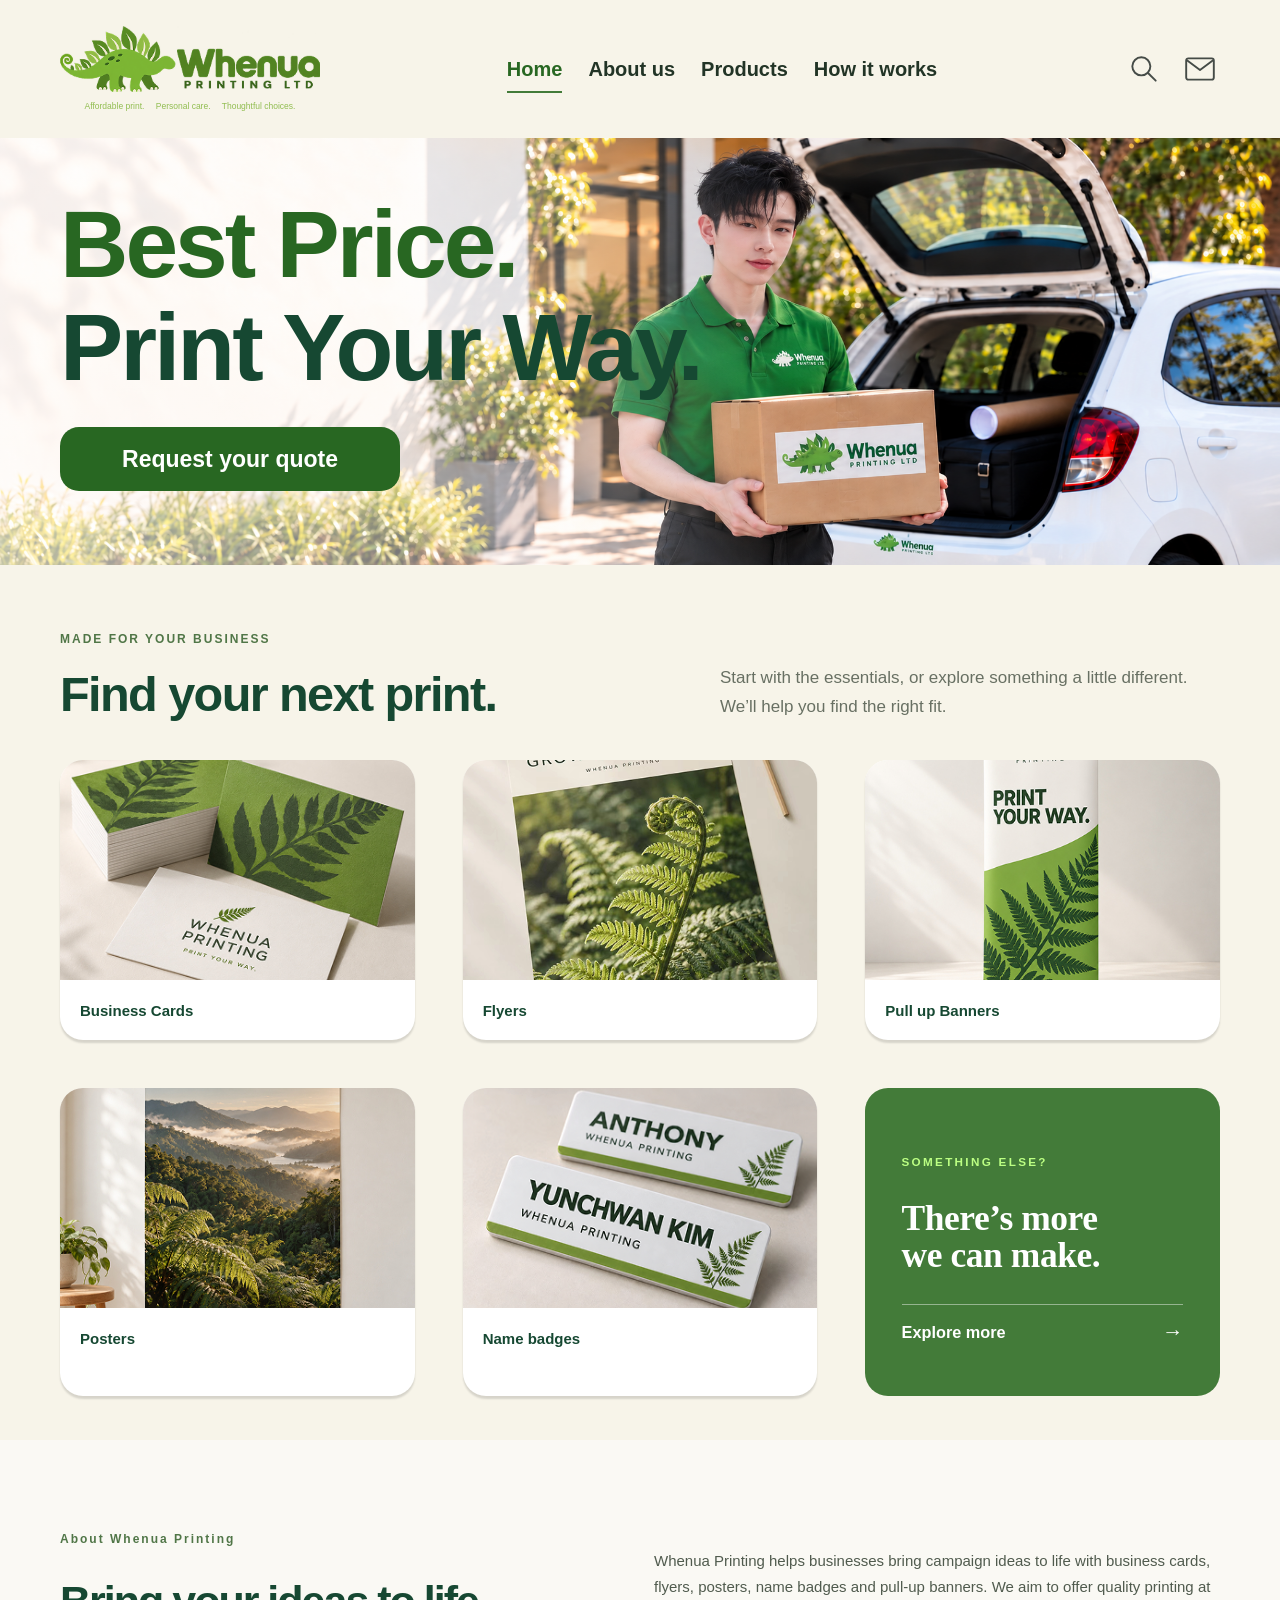
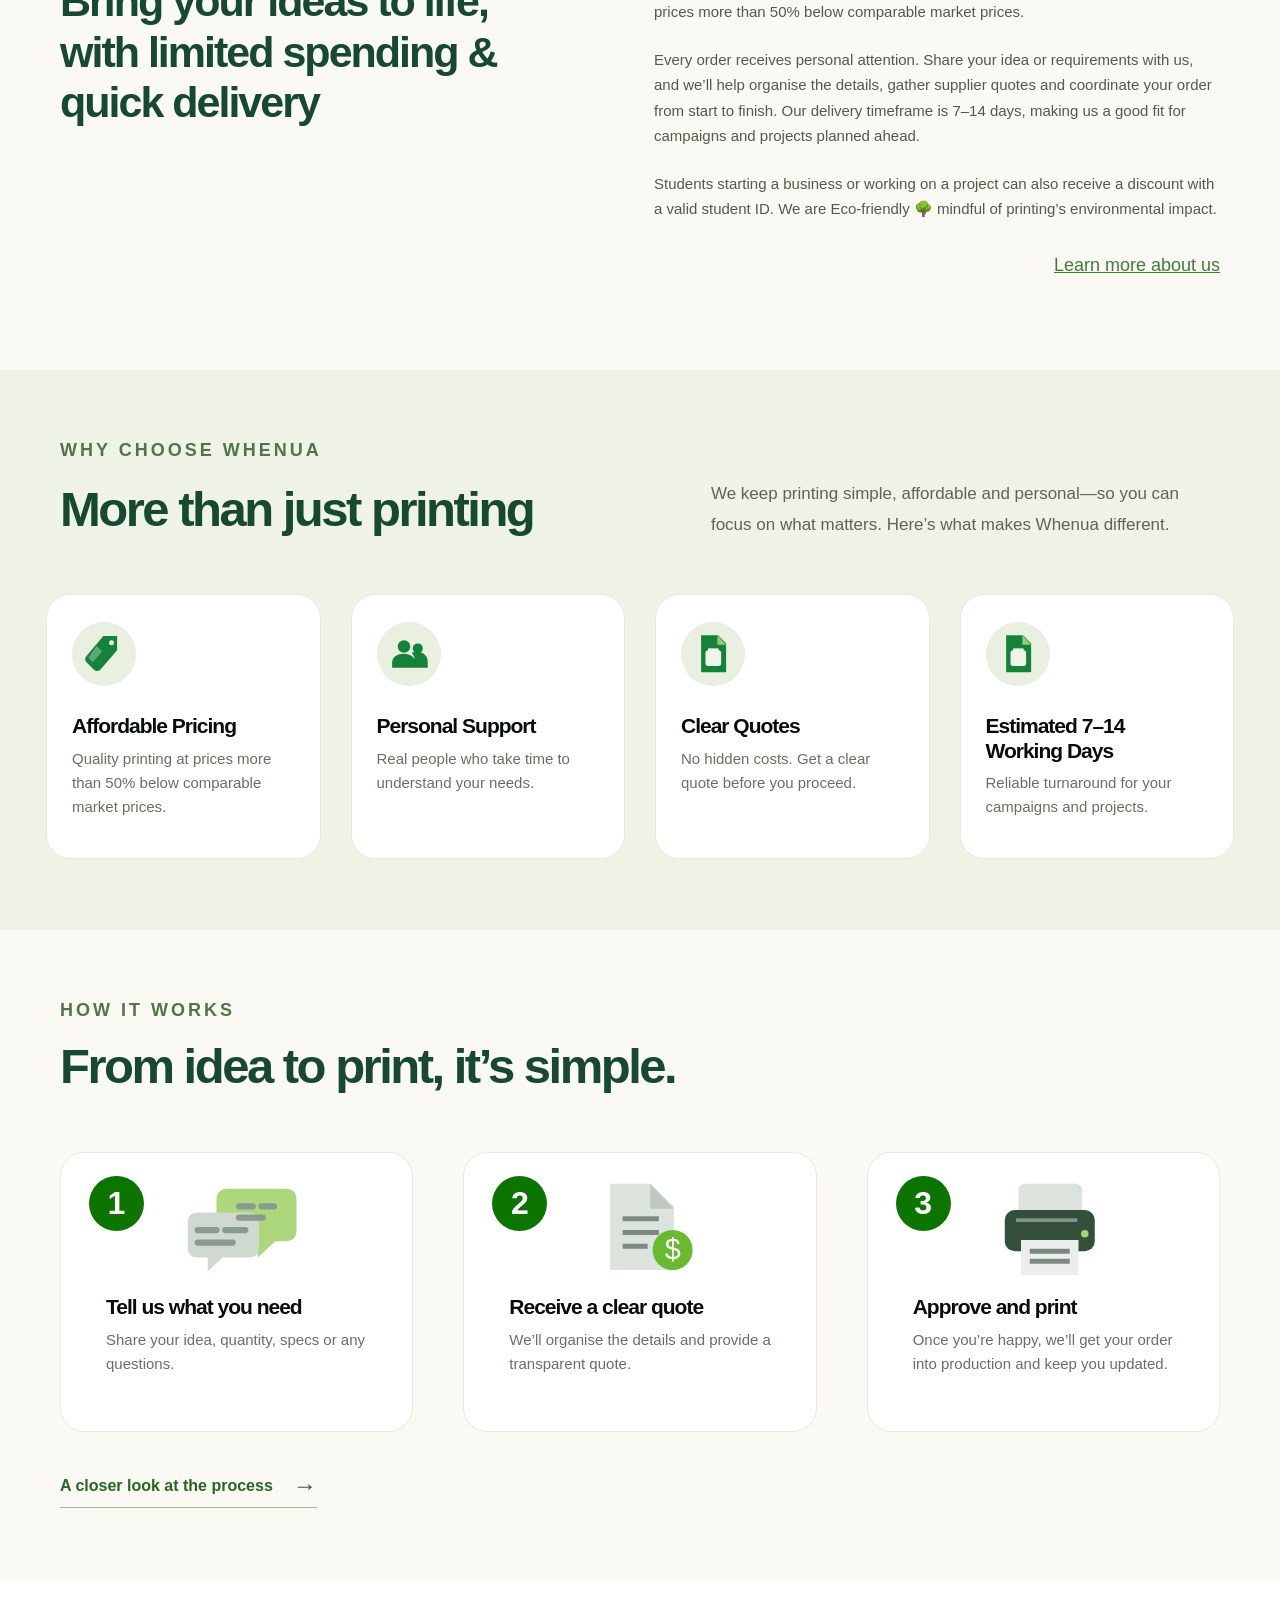
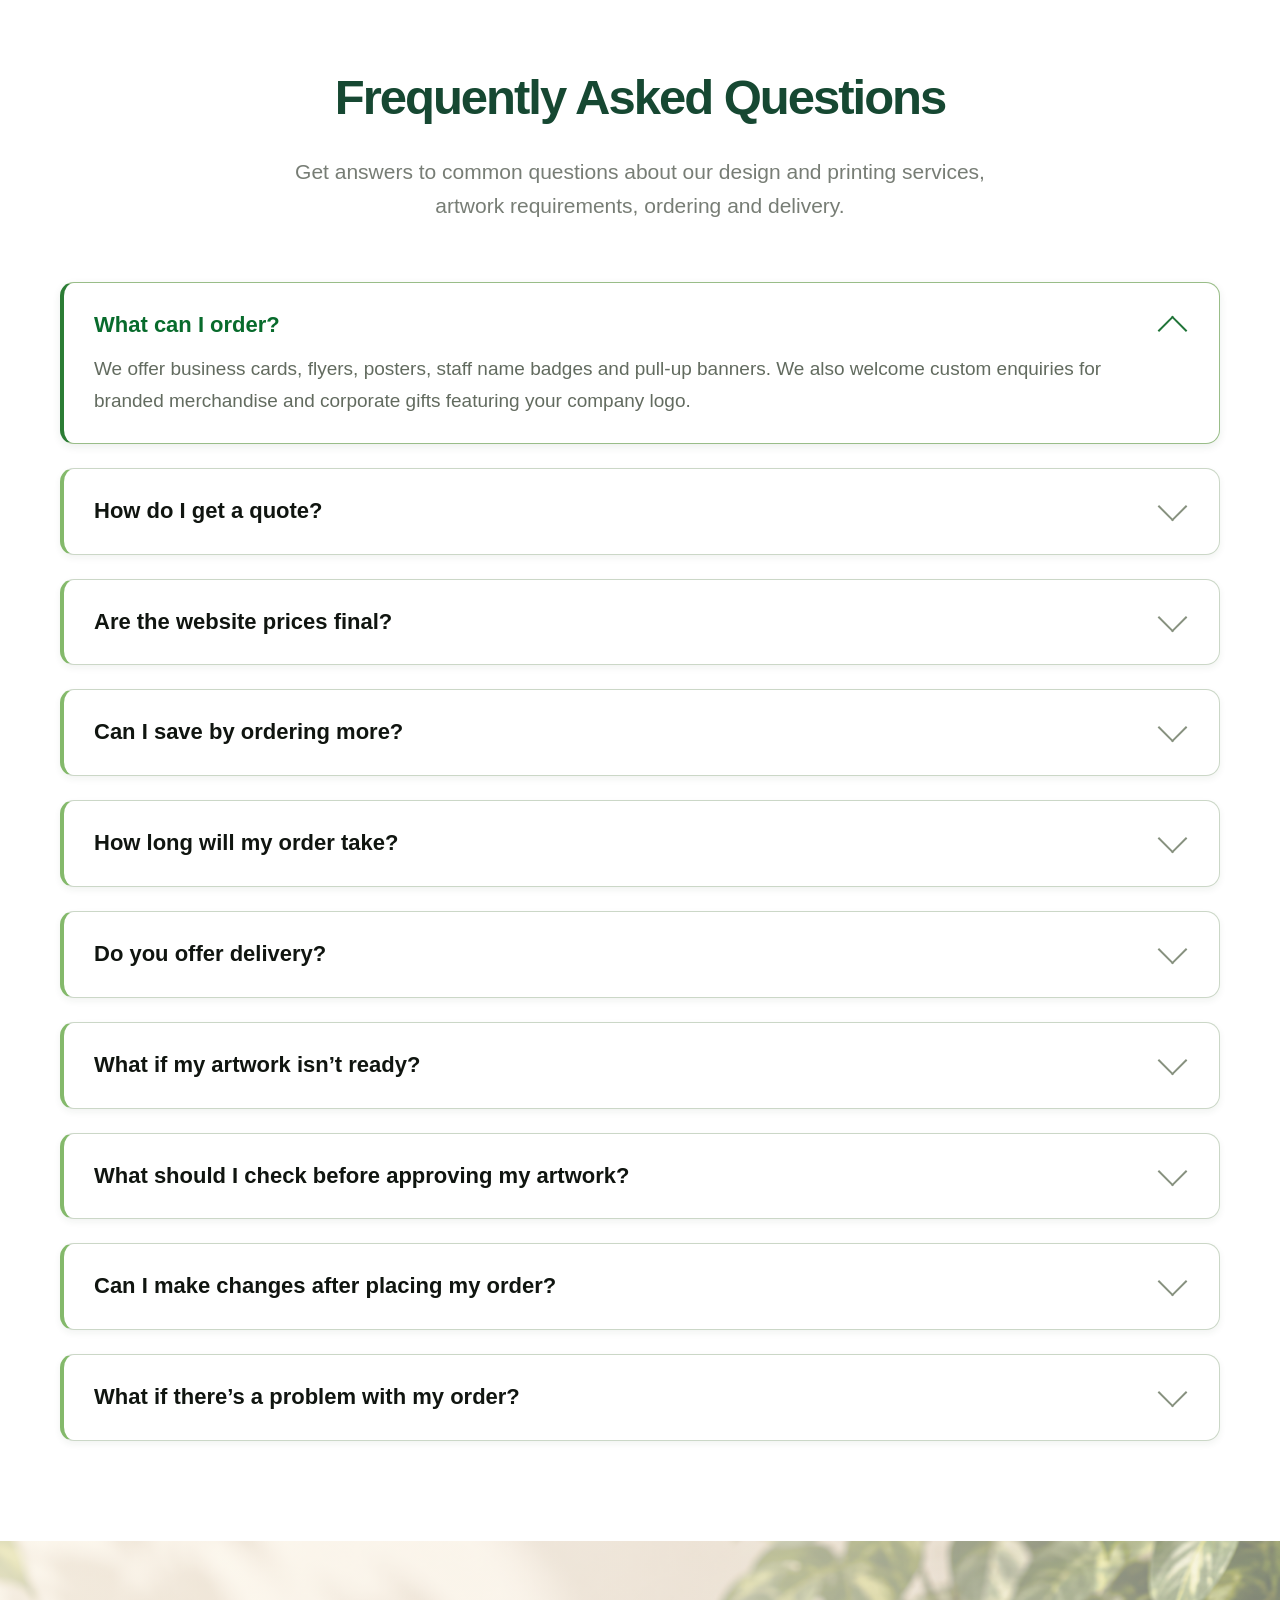
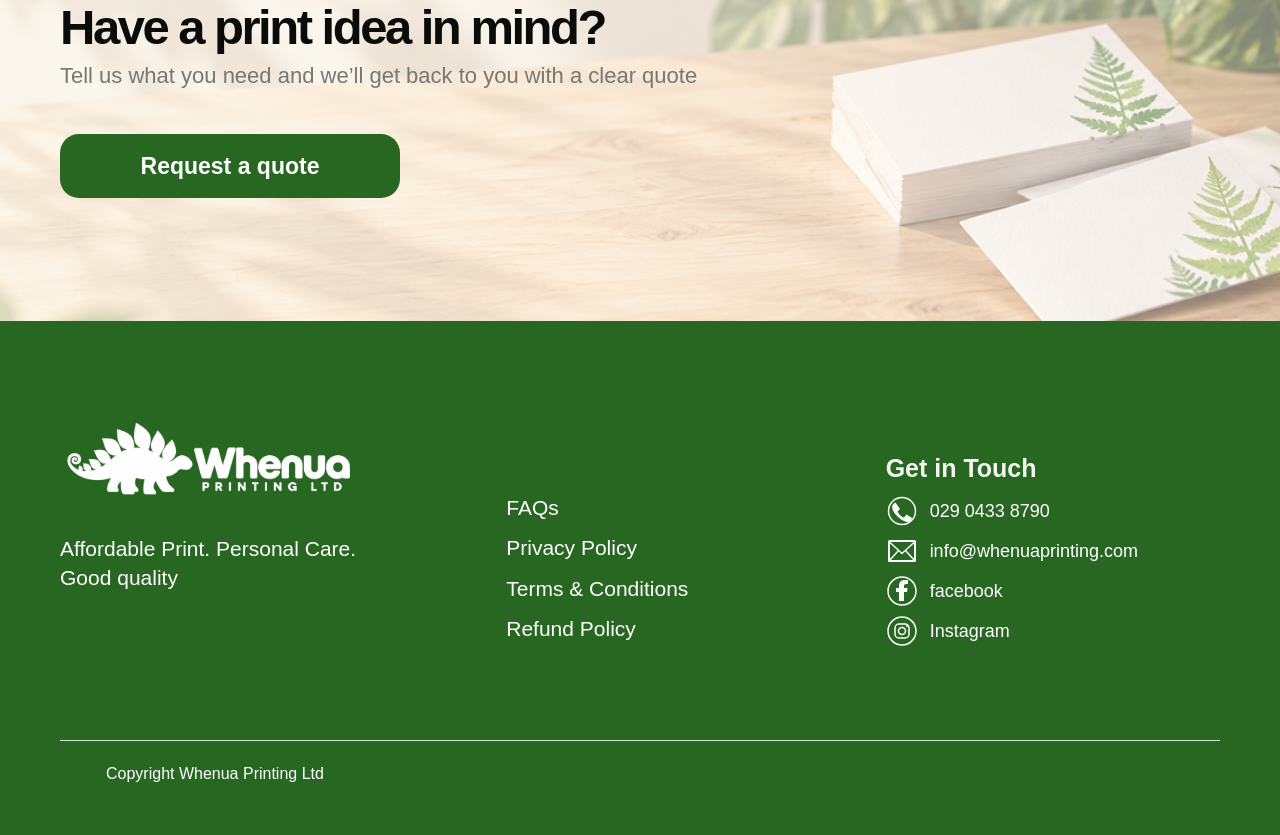
==== commit 37e41adf: "Replace contact and enquiry email with info@whenuaprinting.com" ====
--- a/index.html
+++ b/index.html
@@ -594,7 +594,7 @@
                   fill="currentColor"
                 /></svg
               ><span>029 0433 8790</span></a
-            ><a class="contact-link" href="mailto:whenuaprinting@gmail.com"
+            ><a class="contact-link" href="mailto:info@whenuaprinting.com"
               ><svg viewBox="0 0 64 64" aria-hidden="true" focusable="false">
                 <rect
                   x="6"
@@ -612,7 +612,7 @@
                   stroke="currentColor"
                   stroke-width="3"
                 /></svg
-              ><span>whenuaprinting@gmail.com</span></a
+              ><span>info@whenuaprinting.com</span></a
             ><span class="social-label"
               ><svg viewBox="0 0 32 32" aria-hidden="true">
                 <circle
@@ -671,7 +671,7 @@
       <form
         id="quoteForm"
         data-delivery="native"
-        action="https://formsubmit.co/whenuaprinting@gmail.com"
+        action="https://formsubmit.co/info@whenuaprinting.com"
         method="POST"
         target="_top"
       >
@@ -753,14 +753,14 @@
 
 We’ll review your project details and contact you by email or phone to confirm the specifications, pricing and delivery options.
 
-If you would like to add artwork or more information, email us at whenuaprinting@gmail.com. Please include your name and company so we can match it to your enquiry.
+If you would like to add artwork or more information, email us at info@whenuaprinting.com. Please include your name and company so we can match it to your enquiry.
 
 This is an acknowledgement of your enquiry, not an order confirmation or final quote.
 
 Ngā mihi,
 Whenua Printing
 Affordable Print. Personal Care.
-whenuaprinting@gmail.com
+info@whenuaprinting.com
 029 0433 8790"
         /><input
           type="hidden"
@@ -781,7 +781,7 @@
         <div id="enquiryFallback" hidden>
           <label for="enquiryText"
             >Copy this message and email it to
-            <a href="mailto:whenuaprinting@gmail.com">whenuaprinting@gmail.com</a></label
+            <a href="mailto:info@whenuaprinting.com">info@whenuaprinting.com</a></label
           ><textarea id="enquiryText" readonly></textarea>
         </div>
       </form>
